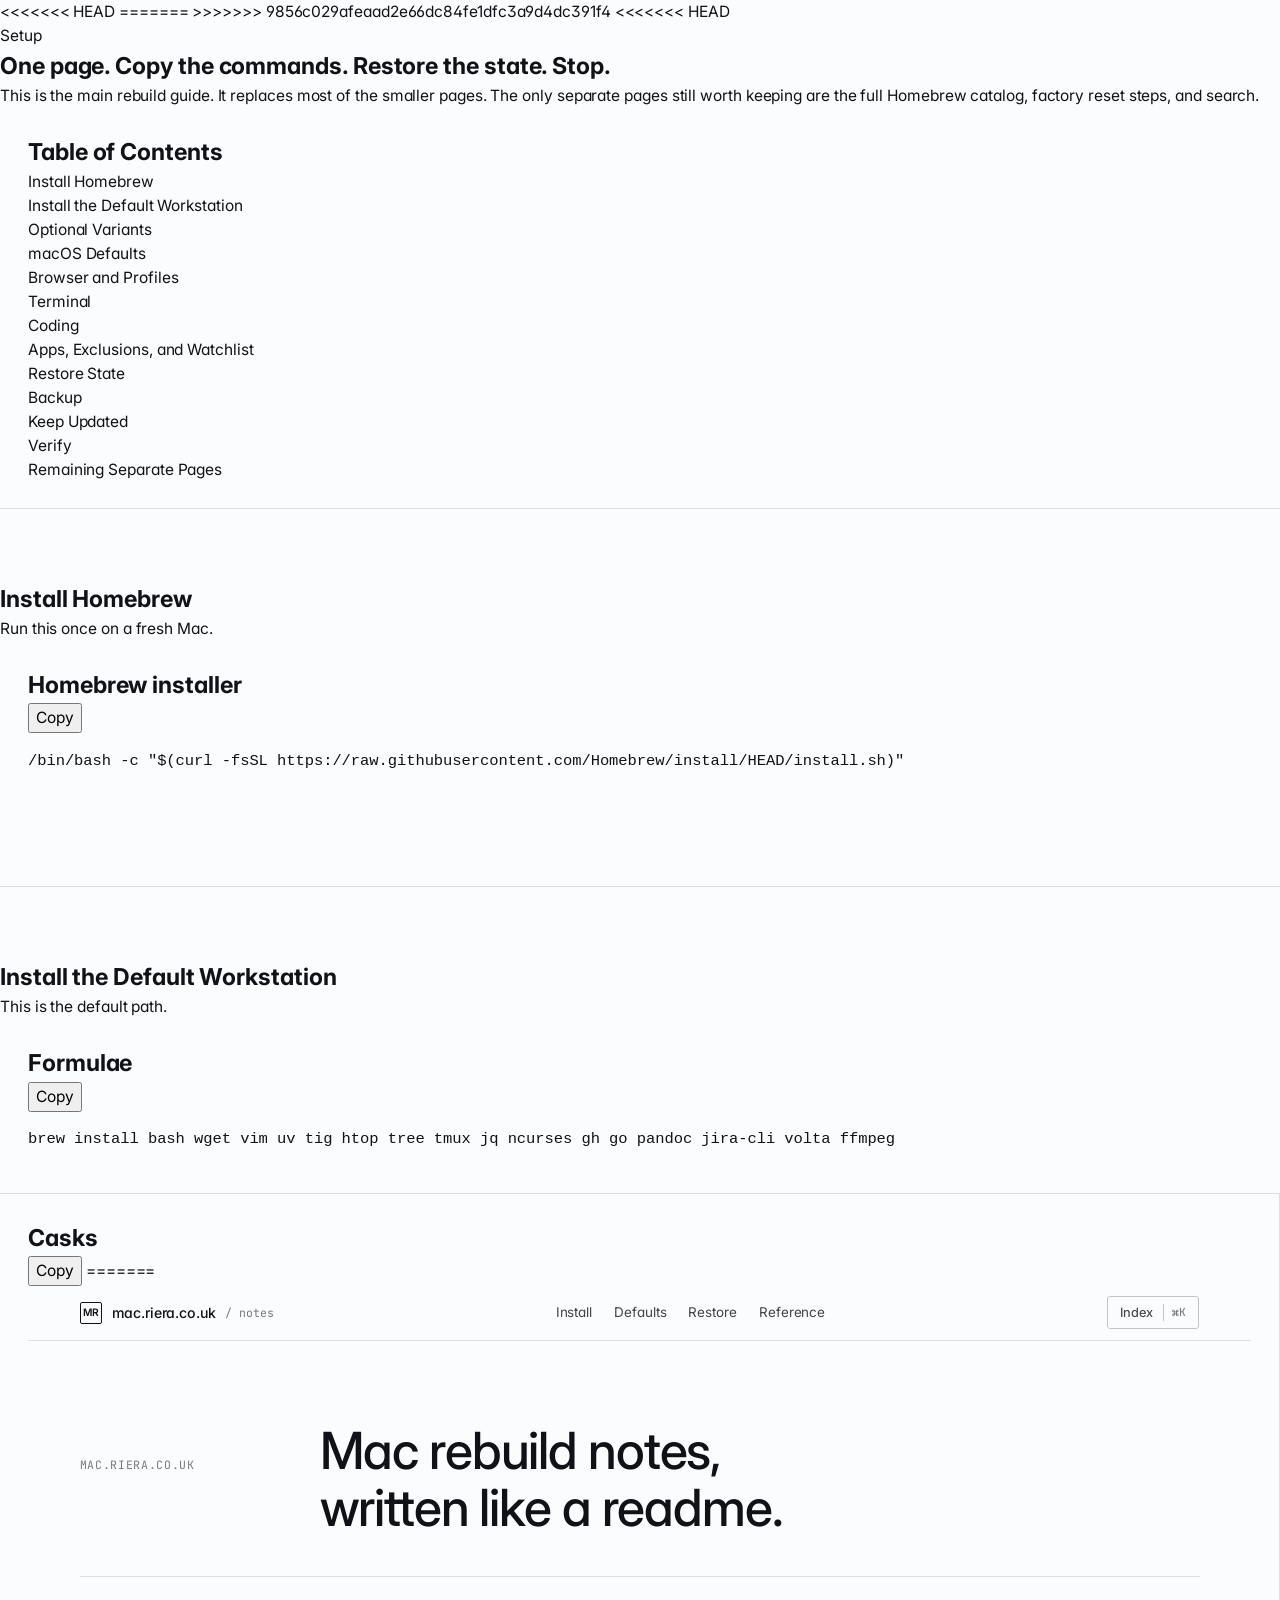
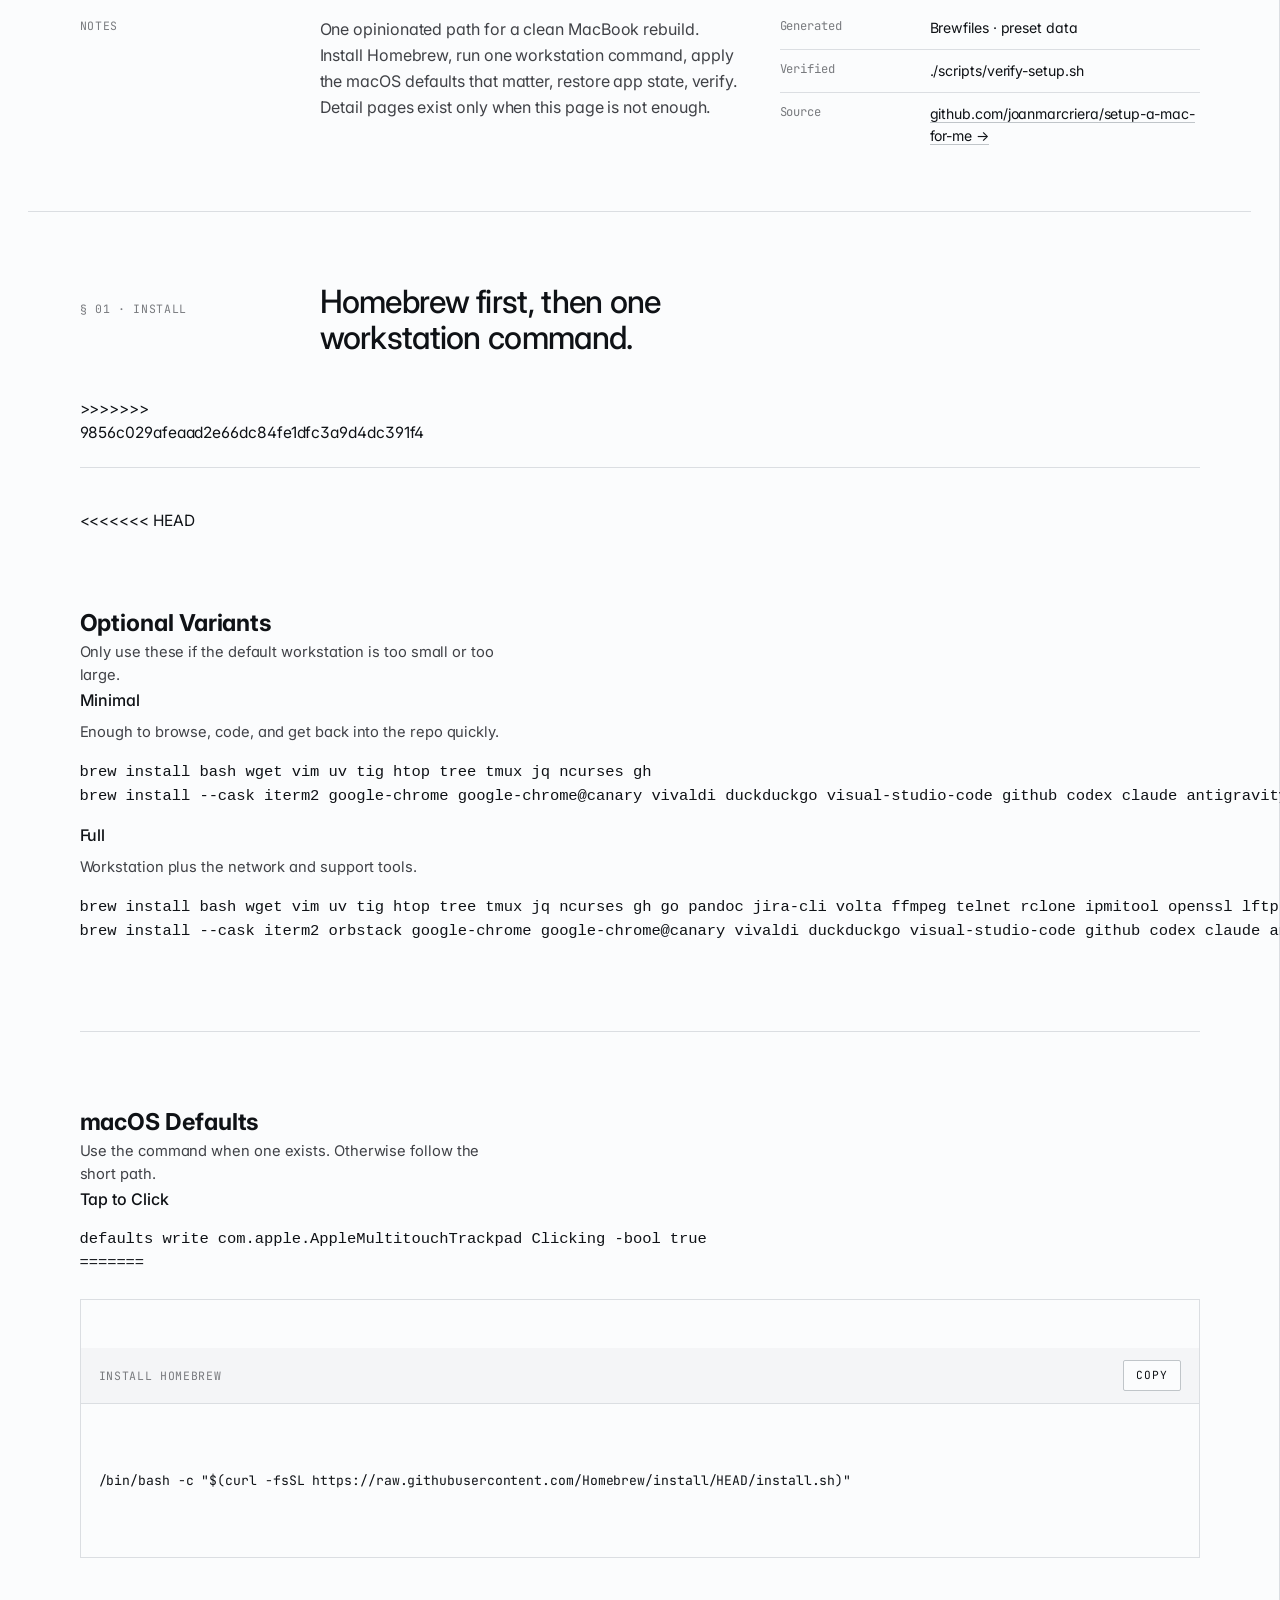
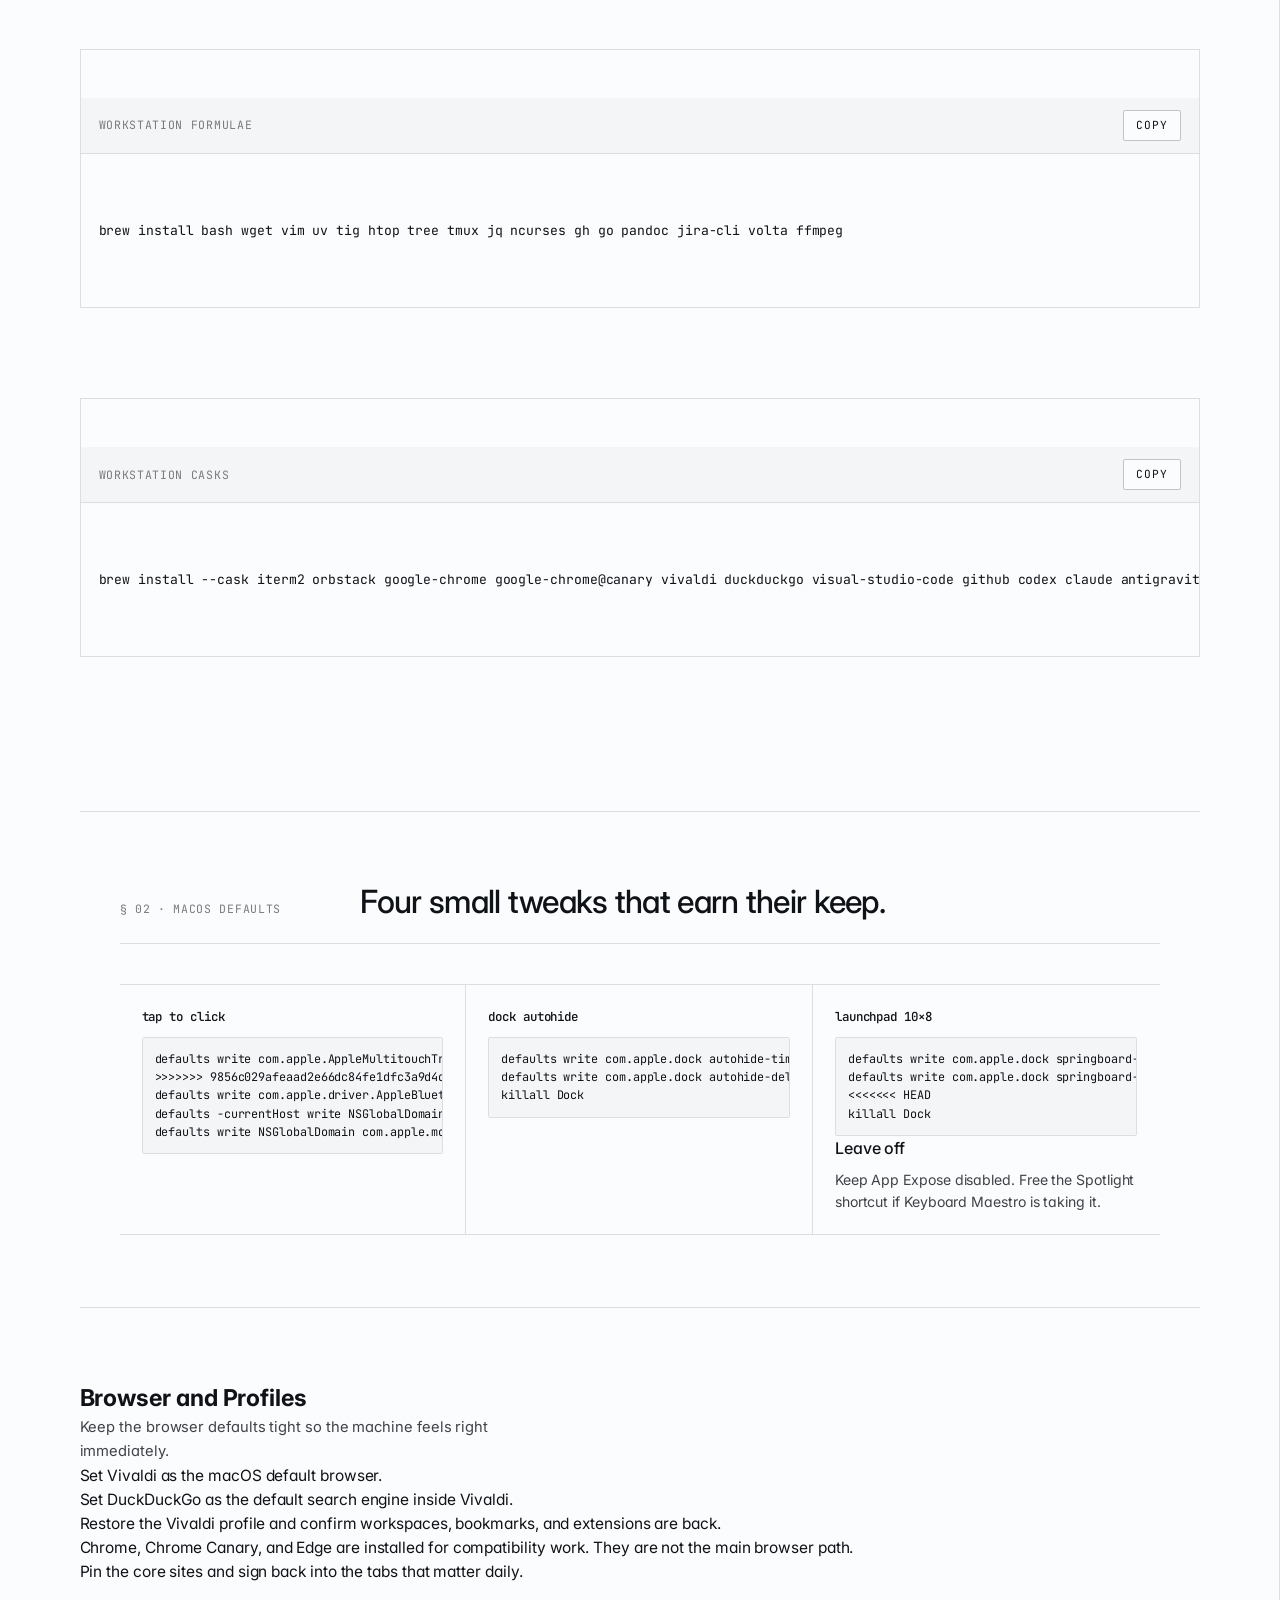
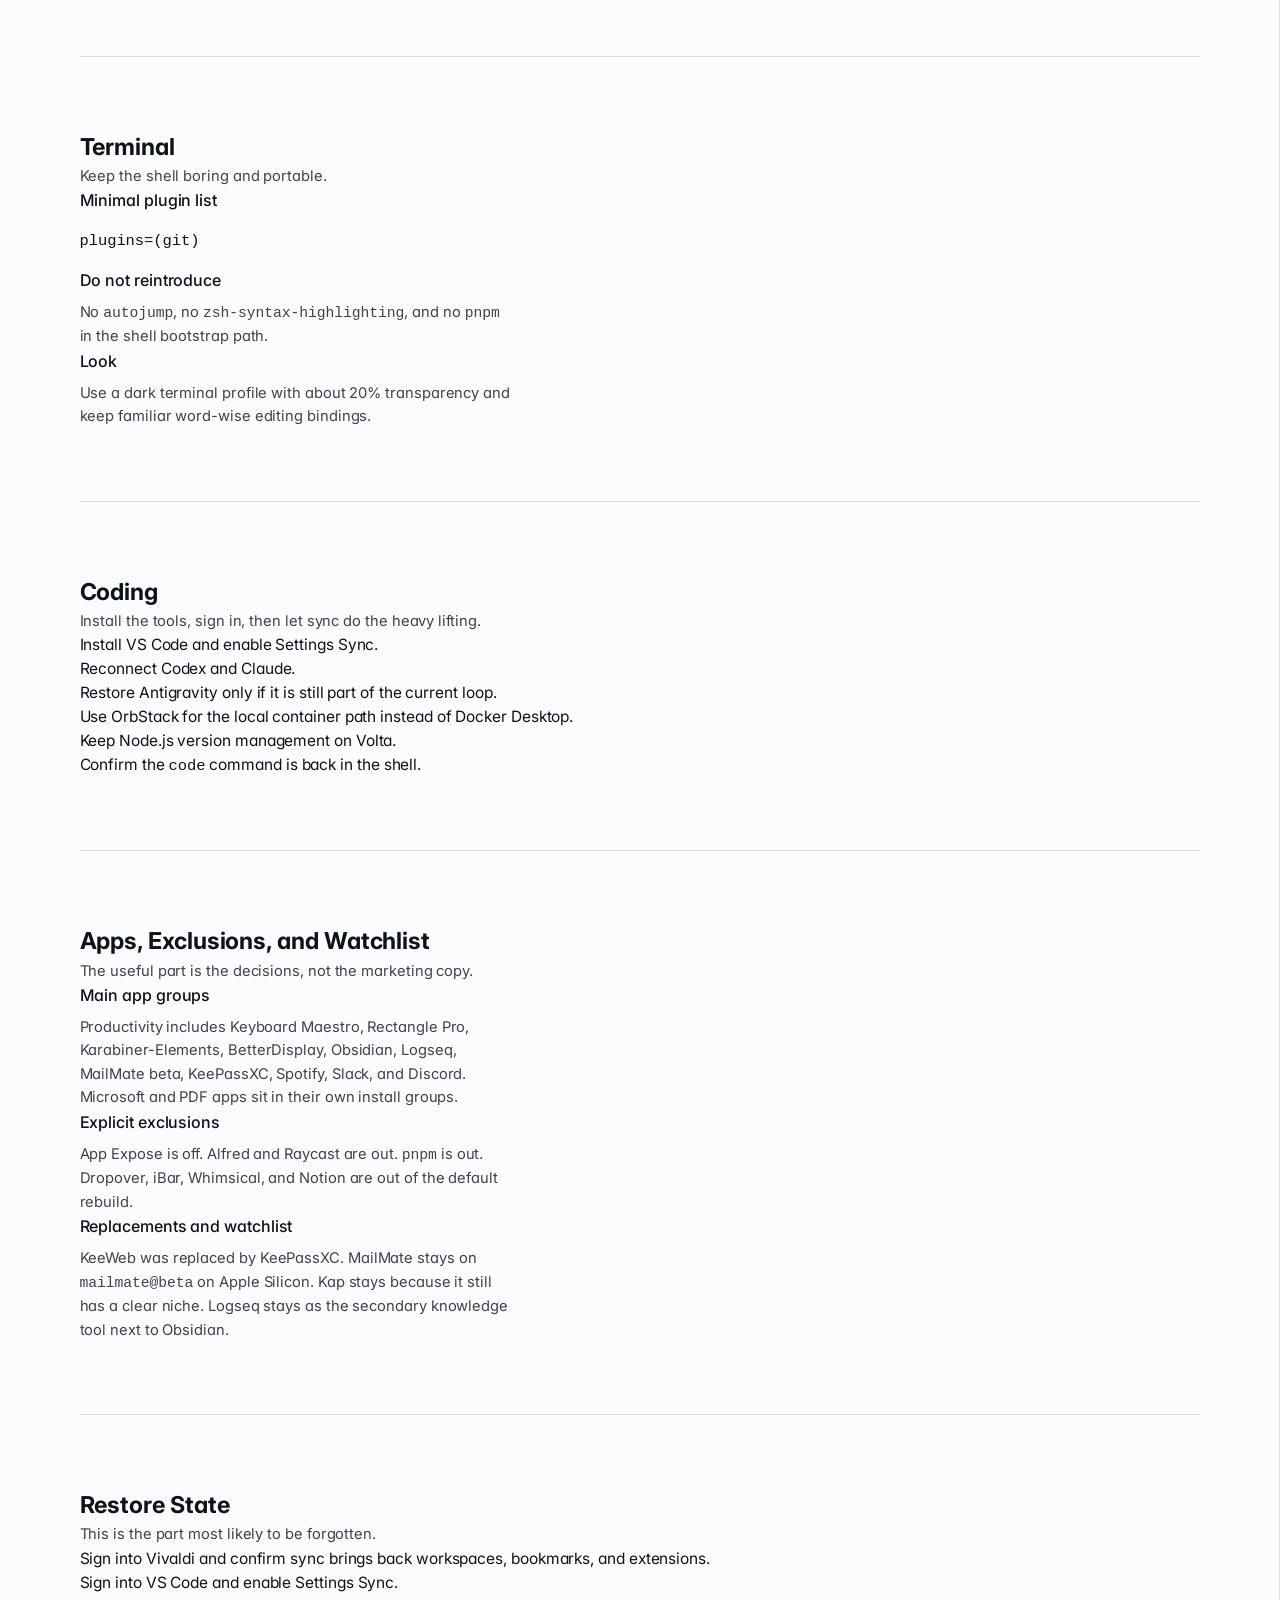
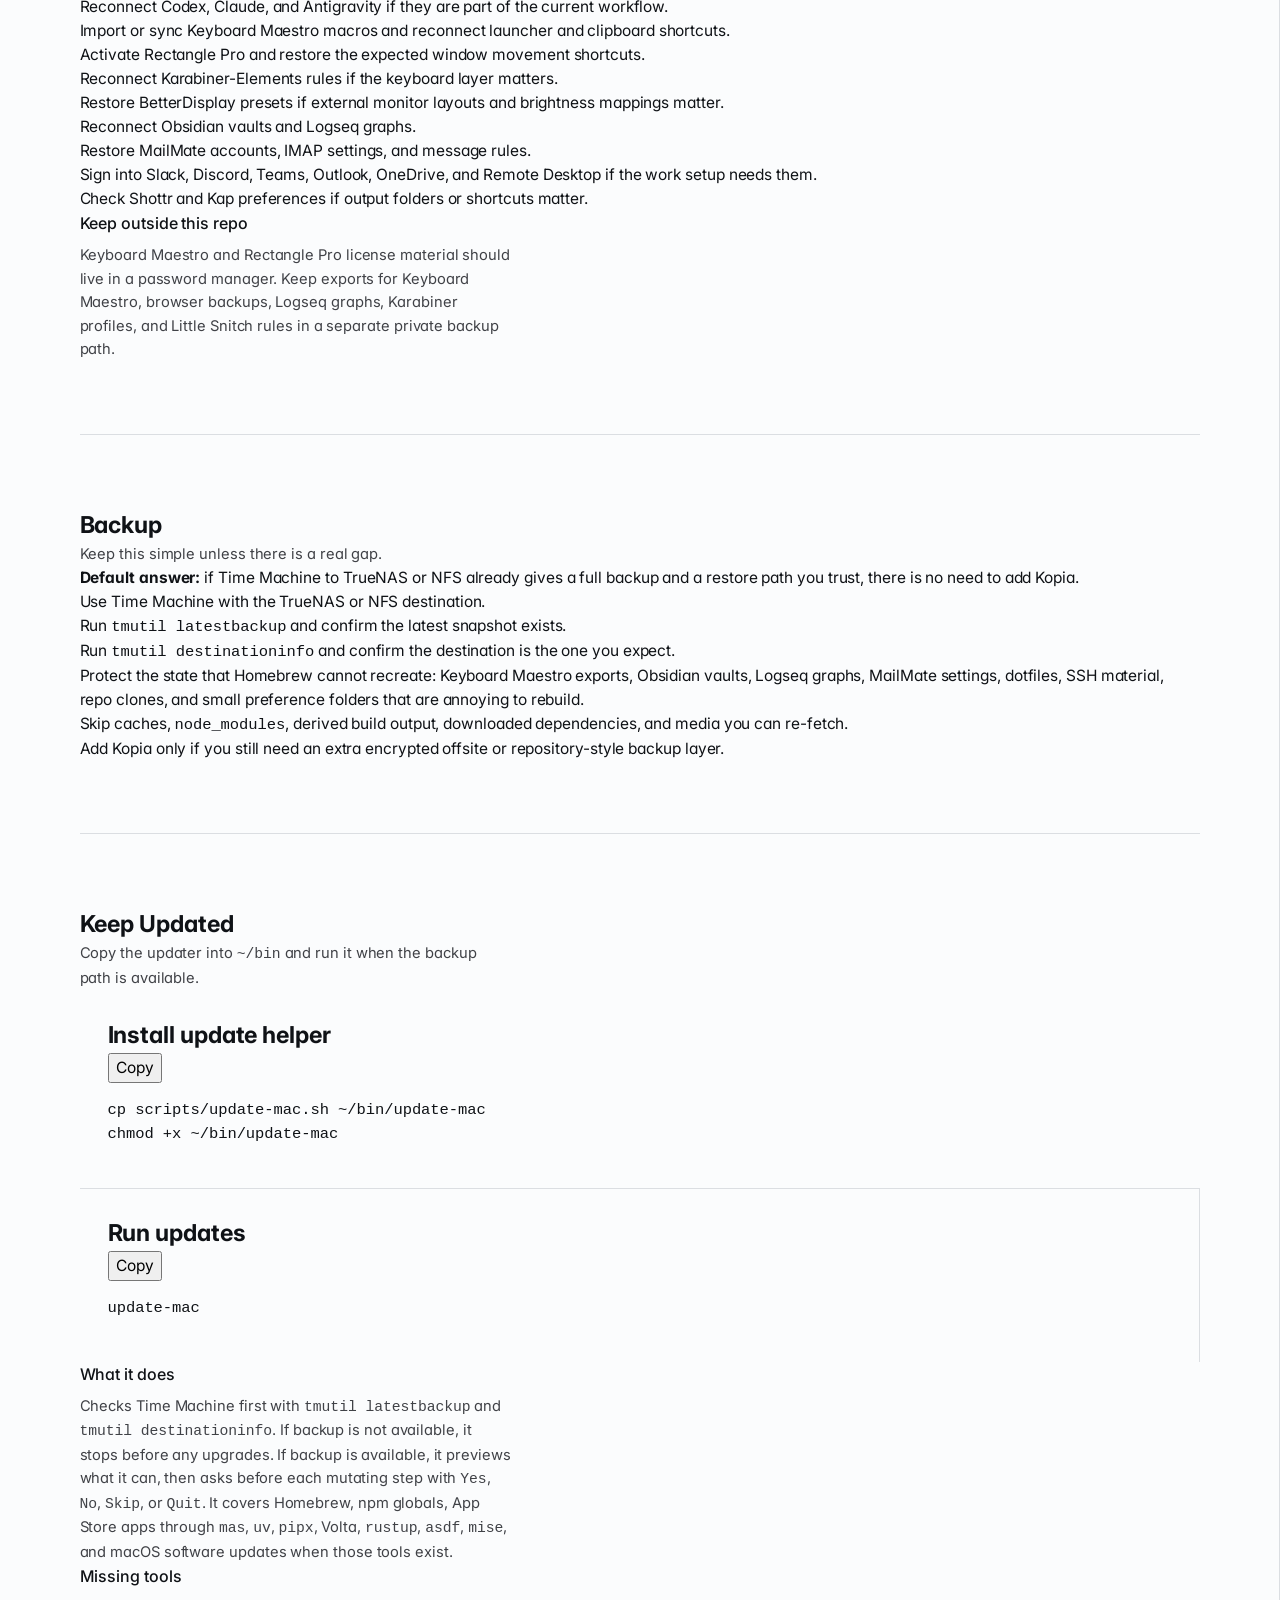
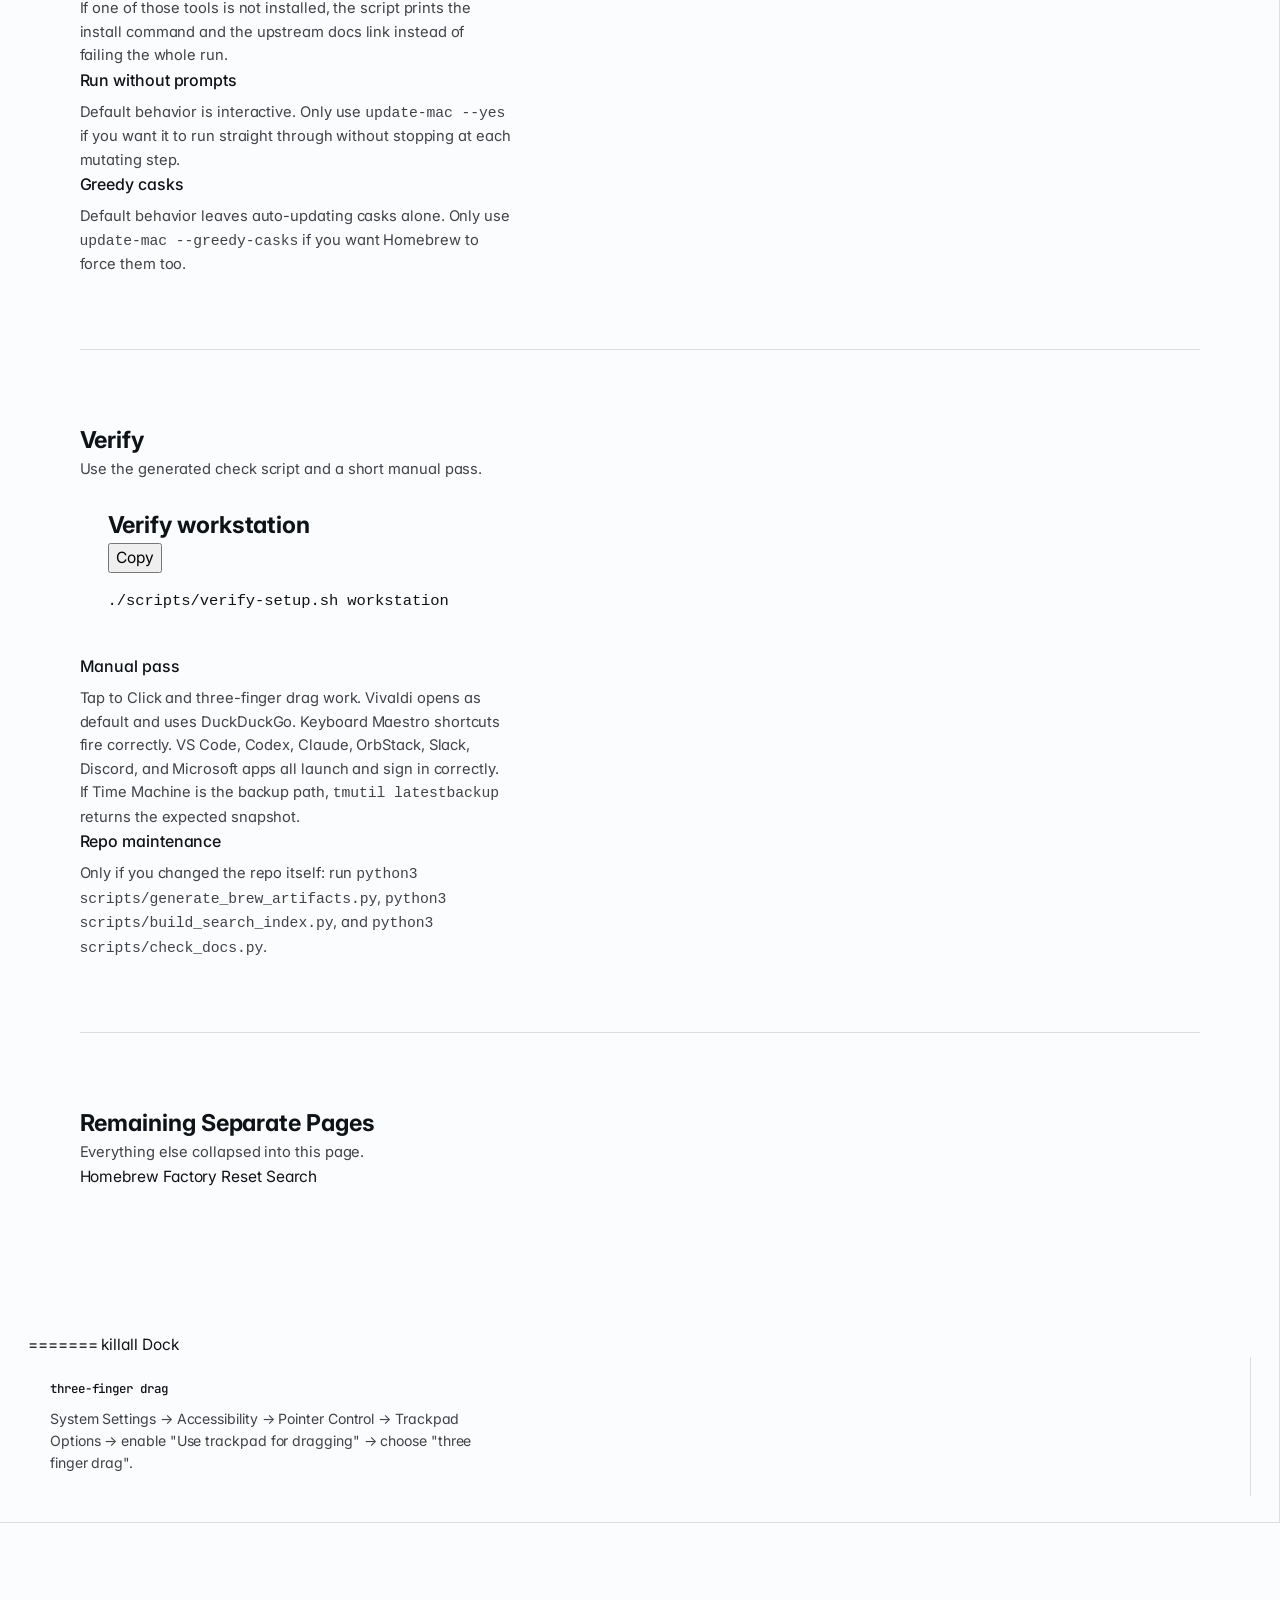
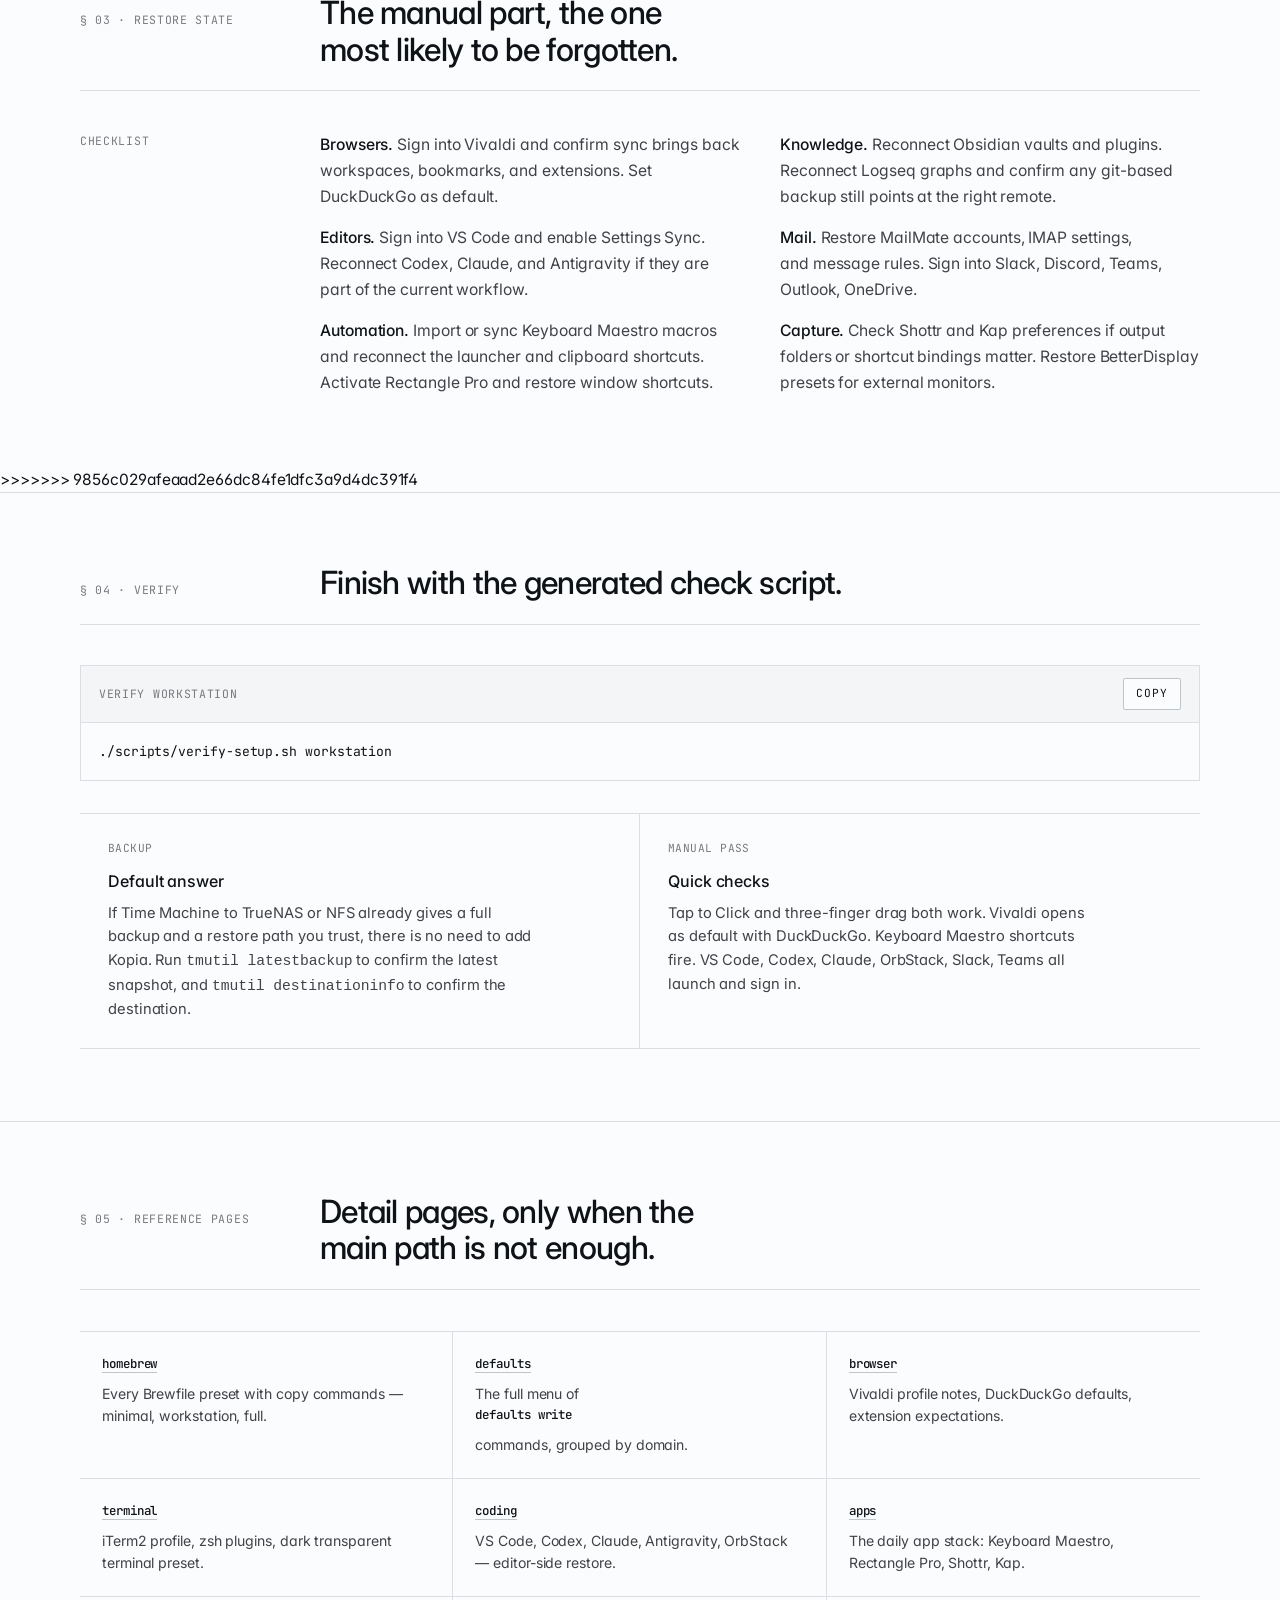
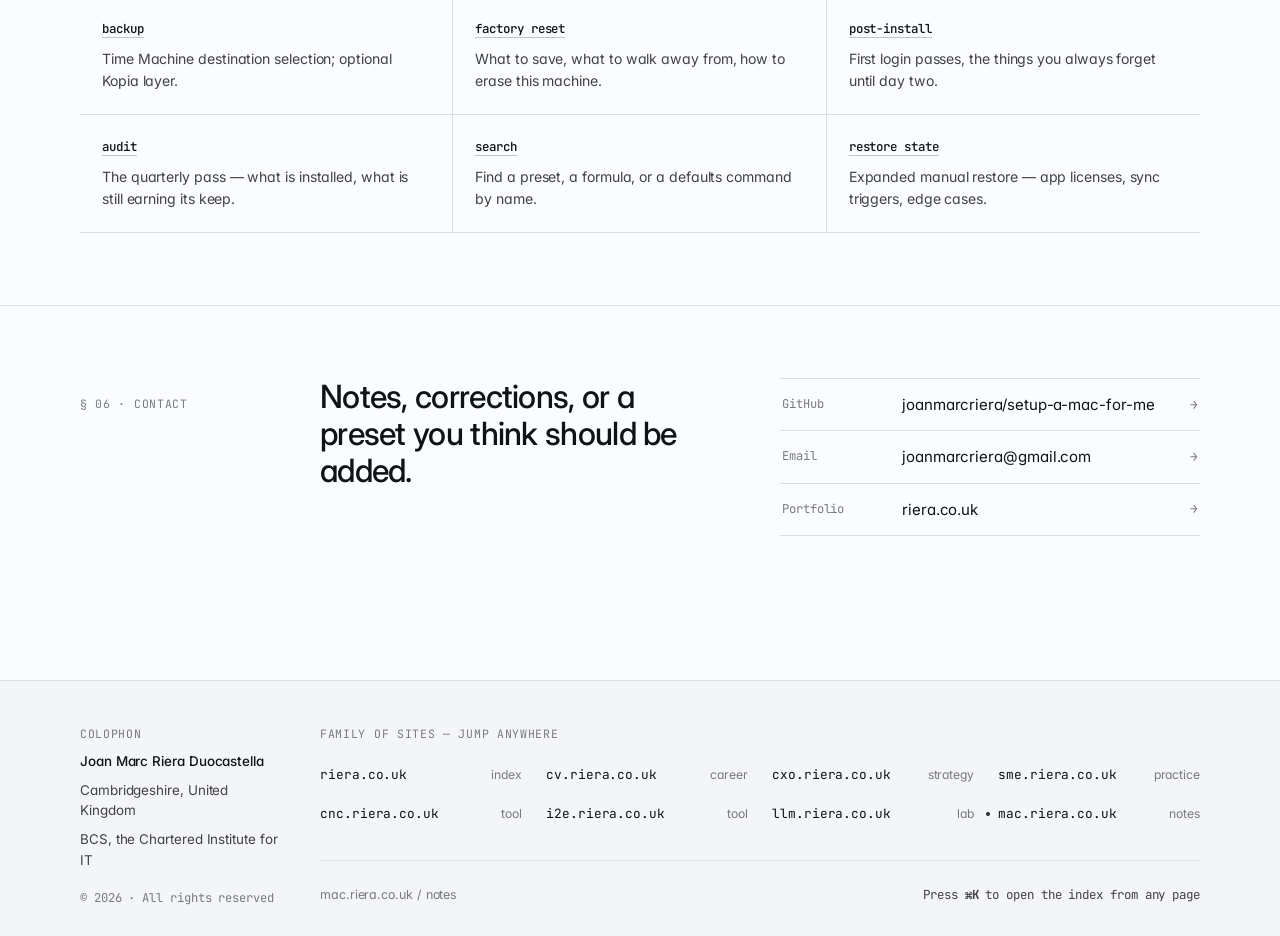
==== docs/index.html @ 7c5ebedd "Merge branch 'main' of github.com:joanmarcriera/setup-a-mac-for-me" ====
<<<<<<< HEAD
<!doctype html>
<html lang="en">
  <head>
    <meta charset="utf-8">
    <meta name="viewport" content="width=device-width, initial-scale=1">
    <title>mac.riera.co.uk</title>
    <meta name="description" content="Direct Mac rebuild notes for Joan Marc Riera.">
=======
<!DOCTYPE html>
<html lang="en-GB" data-site="mac">
<head>
    <meta charset="UTF-8">
    <meta name="viewport" content="width=device-width, initial-scale=1.0">
    <meta name="description" content="Opinionated MacBook Pro rebuild notes. Homebrew presets, macOS defaults, and a verify script. The main path, written like a readme.">
    <meta name="theme-color" content="#1f2436">
    <link rel="canonical" href="https://mac.riera.co.uk/">
    <meta property="og:title" content="Mac rebuild — The main path">
    <meta property="og:description" content="Homebrew presets, macOS defaults, restore checklist, verify.">
    <meta property="og:type" content="website">
    <meta property="og:url" content="https://mac.riera.co.uk/">
>>>>>>> 9856c029afeaad2e66dc84fe1dfc3a9d4dc391f4
    <link rel="icon" href="assets/favicon.svg" type="image/svg+xml">
    <title>Mac Rebuild — Notes That Run</title>
    <link rel="preconnect" href="https://fonts.googleapis.com">
    <link rel="preconnect" href="https://fonts.gstatic.com" crossorigin>
    <link href="https://fonts.googleapis.com/css2?family=Inter:wght@300;400;450;500;600&family=JetBrains+Mono:wght@400;500&display=swap" rel="stylesheet">
    <link rel="stylesheet" href="styles.css">
</head>
<body>

<<<<<<< HEAD
      <main>
        <section class="hero-panel reveal">
          <span class="eyebrow">Setup</span>
          <div class="hero-copy">
            <h1>One page. Copy the commands. Restore the state. Stop.</h1>
            <p>This is the main rebuild guide. It replaces most of the smaller pages. The only separate pages still worth keeping are the full Homebrew catalog, factory reset steps, and search.</p>
          </div>
        </section>

        <section class="panel toc reveal" data-delay="1">
          <h2>Table of Contents</h2>
          <ul class="toc-list">
            <li><a href="#install-homebrew">Install Homebrew</a></li>
            <li><a href="#install-workstation">Install the Default Workstation</a></li>
            <li><a href="#install-options">Optional Variants</a></li>
            <li><a href="#macos-defaults">macOS Defaults</a></li>
            <li><a href="#browser-and-profiles">Browser and Profiles</a></li>
            <li><a href="#terminal">Terminal</a></li>
            <li><a href="#coding">Coding</a></li>
            <li><a href="#stack-notes">Apps, Exclusions, and Watchlist</a></li>
            <li><a href="#restore-state">Restore State</a></li>
            <li><a href="#backup">Backup</a></li>
            <li><a href="#keep-updated">Keep Updated</a></li>
            <li><a href="#verify">Verify</a></li>
            <li><a href="#references">Remaining Separate Pages</a></li>
          </ul>
        </section>

        <section id="install-homebrew" class="section reveal" data-delay="2">
          <div class="section-heading">
            <h2>Install Homebrew</h2>
            <p>Run this once on a fresh Mac.</p>
          </div>
          <section class="panel command-block">
            <div class="command-meta">
              <div><h2>Homebrew installer</h2></div>
              <button type="button" class="button button-subtle" data-copy-text="/bin/bash -c &quot;$(curl -fsSL https://raw.githubusercontent.com/Homebrew/install/HEAD/install.sh)&quot;">Copy</button>
            </div>
            <pre>/bin/bash -c "$(curl -fsSL https://raw.githubusercontent.com/Homebrew/install/HEAD/install.sh)"</pre>
          </section>
        </section>

        <section id="install-workstation" class="section reveal" data-delay="2">
          <div class="section-heading">
            <h2>Install the Default Workstation</h2>
            <p>This is the default path.</p>
          </div>
          <section class="panel command-block">
            <div class="command-meta">
              <div><h2>Formulae</h2></div>
              <button type="button" class="button button-subtle" data-copy-text="brew install bash wget vim uv tig htop tree tmux jq ncurses gh go pandoc jira-cli volta ffmpeg">Copy</button>
            </div>
            <pre>brew install bash wget vim uv tig htop tree tmux jq ncurses gh go pandoc jira-cli volta ffmpeg</pre>
          </section>
          <section class="panel command-block">
            <div class="command-meta">
              <div><h2>Casks</h2></div>
              <button type="button" class="button button-subtle" data-copy-text="brew install --cask iterm2 orbstack google-chrome google-chrome@canary vivaldi duckduckgo visual-studio-code github codex claude antigravity keyboard-maestro rectangle-pro karabiner-elements betterdisplay obsidian logseq mailmate@beta keepassxc spotify slack discord microsoft-edge microsoft-office microsoft-teams onedrive microsoft-outlook microsoft-remote-desktop skim adobe-acrobat-reader pdf-expert shottr kap">Copy</button>
=======
<header class="chrome-top">
    <div class="inner">
        <a class="brand" href="https://riera.co.uk/">
            <span class="mark">MR</span>
            <span>mac.riera.co.uk</span>
            <span class="sub">/ notes</span>
        </a>
        <nav class="chrome-nav">
            <a href="#install">Install</a>
            <a href="#defaults">Defaults</a>
            <a href="#restore">Restore</a>
            <a href="#references">Reference</a>
        </nav>
        <button class="switch-btn" id="switcher-open" aria-label="Open site index">
            <span>Index</span>
            <span class="kbd">⌘K</span>
        </button>
    </div>
</header>

<div class="switcher" id="switcher" role="dialog" aria-modal="true" aria-label="Portfolio site index">
    <div class="switcher-card">
        <div class="switcher-head">
            <span class="title">Portfolio index — jump to site</span>
            <button class="close" id="switcher-close" aria-label="Close">Esc</button>
        </div>
        <div class="switcher-list" id="switcher-list"></div>
    </div>
</div>

<main>

    <section class="sub-hero">
        <div class="container">
            <div class="sub-head-grid">
                <span class="label">mac.riera.co.uk</span>
                <h1>Mac rebuild notes, written like a readme.</h1>
            </div>
            <div class="meta-grid">
                <span class="label">Notes</span>
                <p class="deck">One opinionated path for a clean MacBook rebuild. Install Homebrew, run one workstation command, apply the macOS defaults that matter, restore app state, verify. Detail pages exist only when this page is not enough.</p>
                <div class="signal-list">
                    <div class="signal-row"><span class="k">Generated</span><span>Brewfiles · preset data</span></div>
                    <div class="signal-row"><span class="k">Verified</span><span>./scripts/verify-setup.sh</span></div>
                    <div class="signal-row"><span class="k">Source</span><span><a href="https://github.com/joanmarcriera/setup-a-mac-for-me" target="_blank" rel="noreferrer" style="border-bottom: 1px solid var(--line-2); color: var(--ink);">github.com/joanmarcriera/setup-a-mac-for-me →</a></span></div>
                </div>
            </div>
        </div>
    </section>

    <section class="section" id="install">
        <div class="container">
            <div class="sec-head">
                <span class="label">§ 01 · Install</span>
                <h2 class="sec-title">Homebrew first, then one workstation command.</h2>
>>>>>>> 9856c029afeaad2e66dc84fe1dfc3a9d4dc391f4
            </div>

<<<<<<< HEAD
        <section id="install-options" class="section reveal" data-delay="2">
          <div class="section-heading">
            <h2>Optional Variants</h2>
            <p>Only use these if the default workstation is too small or too large.</p>
          </div>
          <div class="wiki-list">
            <article class="wiki-item">
              <h3>Minimal</h3>
              <p>Enough to browse, code, and get back into the repo quickly.</p>
              <pre>brew install bash wget vim uv tig htop tree tmux jq ncurses gh
brew install --cask iterm2 google-chrome google-chrome@canary vivaldi duckduckgo visual-studio-code github codex claude antigravity keyboard-maestro rectangle-pro karabiner-elements betterdisplay obsidian logseq mailmate@beta keepassxc spotify slack discord</pre>
            </article>
            <article class="wiki-item">
              <h3>Full</h3>
              <p>Workstation plus the network and support tools.</p>
              <pre>brew install bash wget vim uv tig htop tree tmux jq ncurses gh go pandoc jira-cli volta ffmpeg telnet rclone ipmitool openssl lftp mtr nmap net-snmp
brew install --cask iterm2 orbstack google-chrome google-chrome@canary vivaldi duckduckgo visual-studio-code github codex claude antigravity keyboard-maestro rectangle-pro karabiner-elements betterdisplay obsidian logseq mailmate@beta keepassxc spotify slack discord microsoft-edge microsoft-office microsoft-teams onedrive microsoft-outlook microsoft-remote-desktop skim adobe-acrobat-reader pdf-expert shottr kap tailscale-app little-snitch rustdesk netspot</pre>
            </article>
          </div>
        </section>

        <section id="macos-defaults" class="section reveal" data-delay="3">
          <div class="section-heading">
            <h2>macOS Defaults</h2>
            <p>Use the command when one exists. Otherwise follow the short path.</p>
          </div>
          <div class="wiki-list">
            <article class="wiki-item">
              <h3>Tap to Click</h3>
              <pre>defaults write com.apple.AppleMultitouchTrackpad Clicking -bool true
=======
            <div class="cmd-block">
                <div class="cmd-head">
                    <span class="label">Install Homebrew</span>
                    <button type="button" class="cmd-copy" data-copy-text='/bin/bash -c "$(curl -fsSL https://raw.githubusercontent.com/Homebrew/install/HEAD/install.sh)"'>Copy</button>
                </div>
                <pre class="cmd-body">/bin/bash -c "$(curl -fsSL https://raw.githubusercontent.com/Homebrew/install/HEAD/install.sh)"</pre>
            </div>

            <div class="cmd-block">
                <div class="cmd-head">
                    <span class="label">Workstation formulae</span>
                    <button type="button" class="cmd-copy" data-copy-text="brew install bash wget vim uv tig htop tree tmux jq ncurses gh go pandoc jira-cli volta ffmpeg">Copy</button>
                </div>
                <pre class="cmd-body">brew install bash wget vim uv tig htop tree tmux jq ncurses gh go pandoc jira-cli volta ffmpeg</pre>
            </div>

            <div class="cmd-block">
                <div class="cmd-head">
                    <span class="label">Workstation casks</span>
                    <button type="button" class="cmd-copy" data-copy-text="brew install --cask iterm2 orbstack google-chrome google-chrome@canary vivaldi duckduckgo visual-studio-code github codex claude antigravity keyboard-maestro rectangle-pro karabiner-elements betterdisplay obsidian logseq mailmate@beta keepassxc spotify slack discord microsoft-edge microsoft-office microsoft-teams onedrive microsoft-outlook microsoft-remote-desktop skim adobe-acrobat-reader pdf-expert shottr kap">Copy</button>
                </div>
                <pre class="cmd-body">brew install --cask iterm2 orbstack google-chrome google-chrome@canary vivaldi duckduckgo visual-studio-code github codex claude antigravity keyboard-maestro rectangle-pro karabiner-elements betterdisplay obsidian logseq mailmate@beta keepassxc spotify slack discord microsoft-edge microsoft-office microsoft-teams onedrive microsoft-outlook microsoft-remote-desktop skim adobe-acrobat-reader pdf-expert shottr kap</pre>
            </div>
        </div>
    </section>

    <section class="section" id="defaults">
        <div class="container">
            <div class="sec-head">
                <span class="label">§ 02 · macOS defaults</span>
                <h2 class="sec-title">Four small tweaks that earn their keep.</h2>
            </div>
            <div class="kbd-grid">
                <div class="kbd-card"><code>tap to click</code><pre class="kbd-card-pre">defaults write com.apple.AppleMultitouchTrackpad Clicking -bool true
>>>>>>> 9856c029afeaad2e66dc84fe1dfc3a9d4dc391f4
defaults write com.apple.driver.AppleBluetoothMultitouch.trackpad Clicking -bool true
defaults -currentHost write NSGlobalDomain com.apple.mouse.tapBehavior -int 1
defaults write NSGlobalDomain com.apple.mouse.tapBehavior -int 1</pre></div>
                <div class="kbd-card"><code>dock autohide</code><pre class="kbd-card-pre">defaults write com.apple.dock autohide-time-modifier -float 0.5
defaults write com.apple.dock autohide-delay -int 0
killall Dock</pre></div>
                <div class="kbd-card"><code>launchpad 10×8</code><pre class="kbd-card-pre">defaults write com.apple.dock springboard-columns -int 10
defaults write com.apple.dock springboard-rows -int 8
<<<<<<< HEAD
killall Dock</pre>
            </article>
            <article class="wiki-item">
              <h3>Leave off</h3>
              <p>Keep App Expose disabled. Free the Spotlight shortcut if Keyboard Maestro is taking it.</p>
            </article>
          </div>
        </section>

        <section id="browser-and-profiles" class="section reveal" data-delay="3">
          <div class="section-heading">
            <h2>Browser and Profiles</h2>
            <p>Keep the browser defaults tight so the machine feels right immediately.</p>
          </div>
          <ul class="checklist">
            <li>Set Vivaldi as the macOS default browser.</li>
            <li>Set DuckDuckGo as the default search engine inside Vivaldi.</li>
            <li>Restore the Vivaldi profile and confirm workspaces, bookmarks, and extensions are back.</li>
            <li>Chrome, Chrome Canary, and Edge are installed for compatibility work. They are not the main browser path.</li>
            <li>Pin the core sites and sign back into the tabs that matter daily.</li>
          </ul>
        </section>

        <section id="terminal" class="section reveal" data-delay="3">
          <div class="section-heading">
            <h2>Terminal</h2>
            <p>Keep the shell boring and portable.</p>
          </div>
          <div class="wiki-list">
            <article class="wiki-item">
              <h3>Minimal plugin list</h3>
              <pre>plugins=(git)</pre>
            </article>
            <article class="wiki-item">
              <h3>Do not reintroduce</h3>
              <p>No <code>autojump</code>, no <code>zsh-syntax-highlighting</code>, and no <code>pnpm</code> in the shell bootstrap path.</p>
            </article>
            <article class="wiki-item">
              <h3>Look</h3>
              <p>Use a dark terminal profile with about 20% transparency and keep familiar word-wise editing bindings.</p>
            </article>
          </div>
        </section>

        <section id="coding" class="section reveal" data-delay="3">
          <div class="section-heading">
            <h2>Coding</h2>
            <p>Install the tools, sign in, then let sync do the heavy lifting.</p>
          </div>
          <ul class="checklist">
            <li>Install VS Code and enable Settings Sync.</li>
            <li>Reconnect Codex and Claude.</li>
            <li>Restore Antigravity only if it is still part of the current loop.</li>
            <li>Use OrbStack for the local container path instead of Docker Desktop.</li>
            <li>Keep Node.js version management on Volta.</li>
            <li>Confirm the <code>code</code> command is back in the shell.</li>
          </ul>
        </section>

        <section id="stack-notes" class="section reveal" data-delay="3">
          <div class="section-heading">
            <h2>Apps, Exclusions, and Watchlist</h2>
            <p>The useful part is the decisions, not the marketing copy.</p>
          </div>
          <div class="wiki-list">
            <article class="wiki-item">
              <h3>Main app groups</h3>
              <p>Productivity includes Keyboard Maestro, Rectangle Pro, Karabiner-Elements, BetterDisplay, Obsidian, Logseq, MailMate beta, KeePassXC, Spotify, Slack, and Discord. Microsoft and PDF apps sit in their own install groups.</p>
            </article>
            <article class="wiki-item">
              <h3>Explicit exclusions</h3>
              <p>App Expose is off. Alfred and Raycast are out. <code>pnpm</code> is out. Dropover, iBar, Whimsical, and Notion are out of the default rebuild.</p>
            </article>
            <article class="wiki-item">
              <h3>Replacements and watchlist</h3>
              <p>KeeWeb was replaced by KeePassXC. MailMate stays on <code>mailmate@beta</code> on Apple Silicon. Kap stays because it still has a clear niche. Logseq stays as the secondary knowledge tool next to Obsidian.</p>
            </article>
          </div>
        </section>

        <section id="restore-state" class="section reveal" data-delay="3">
          <div class="section-heading">
            <h2>Restore State</h2>
            <p>This is the part most likely to be forgotten.</p>
          </div>
          <ul class="timeline">
            <li>Sign into Vivaldi and confirm sync brings back workspaces, bookmarks, and extensions.</li>
            <li>Sign into VS Code and enable Settings Sync.</li>
            <li>Reconnect Codex, Claude, and Antigravity if they are part of the current workflow.</li>
            <li>Import or sync Keyboard Maestro macros and reconnect launcher and clipboard shortcuts.</li>
            <li>Activate Rectangle Pro and restore the expected window movement shortcuts.</li>
            <li>Reconnect Karabiner-Elements rules if the keyboard layer matters.</li>
            <li>Restore BetterDisplay presets if external monitor layouts and brightness mappings matter.</li>
            <li>Reconnect Obsidian vaults and Logseq graphs.</li>
            <li>Restore MailMate accounts, IMAP settings, and message rules.</li>
            <li>Sign into Slack, Discord, Teams, Outlook, OneDrive, and Remote Desktop if the work setup needs them.</li>
            <li>Check Shottr and Kap preferences if output folders or shortcuts matter.</li>
          </ul>
          <div class="wiki-list">
            <article class="wiki-item">
              <h3>Keep outside this repo</h3>
              <p>Keyboard Maestro and Rectangle Pro license material should live in a password manager. Keep exports for Keyboard Maestro, browser backups, Logseq graphs, Karabiner profiles, and Little Snitch rules in a separate private backup path.</p>
            </article>
          </div>
        </section>

        <section id="backup" class="section reveal" data-delay="3">
          <div class="section-heading">
            <h2>Backup</h2>
            <p>Keep this simple unless there is a real gap.</p>
          </div>
          <div class="notice"><strong>Default answer:</strong> if Time Machine to TrueNAS or NFS already gives a full backup and a restore path you trust, there is no need to add Kopia.</div>
          <ul class="checklist">
            <li>Use Time Machine with the TrueNAS or NFS destination.</li>
            <li>Run <code>tmutil latestbackup</code> and confirm the latest snapshot exists.</li>
            <li>Run <code>tmutil destinationinfo</code> and confirm the destination is the one you expect.</li>
            <li>Protect the state that Homebrew cannot recreate: Keyboard Maestro exports, Obsidian vaults, Logseq graphs, MailMate settings, dotfiles, SSH material, repo clones, and small preference folders that are annoying to rebuild.</li>
            <li>Skip caches, <code>node_modules</code>, derived build output, downloaded dependencies, and media you can re-fetch.</li>
            <li>Add Kopia only if you still need an extra encrypted offsite or repository-style backup layer.</li>
          </ul>
        </section>

        <section id="keep-updated" class="section reveal" data-delay="3">
          <div class="section-heading">
            <h2>Keep Updated</h2>
            <p>Copy the updater into <code>~/bin</code> and run it when the backup path is available.</p>
          </div>
          <section class="panel command-block">
            <div class="command-meta">
              <div><h2>Install update helper</h2></div>
              <button type="button" class="button button-subtle" data-copy-text="cp scripts/update-mac.sh ~/bin/update-mac&#10;chmod +x ~/bin/update-mac">Copy</button>
            </div>
            <pre>cp scripts/update-mac.sh ~/bin/update-mac
chmod +x ~/bin/update-mac</pre>
          </section>
          <section class="panel command-block">
            <div class="command-meta">
              <div><h2>Run updates</h2></div>
              <button type="button" class="button button-subtle" data-copy-text="update-mac">Copy</button>
            </div>
            <pre>update-mac</pre>
          </section>
          <div class="wiki-list">
            <article class="wiki-item">
              <h3>What it does</h3>
              <p>Checks Time Machine first with <code>tmutil latestbackup</code> and <code>tmutil destinationinfo</code>. If backup is not available, it stops before any upgrades. If backup is available, it previews what it can, then asks before each mutating step with <code>Yes</code>, <code>No</code>, <code>Skip</code>, or <code>Quit</code>. It covers Homebrew, npm globals, App Store apps through <code>mas</code>, <code>uv</code>, <code>pipx</code>, Volta, <code>rustup</code>, <code>asdf</code>, <code>mise</code>, and macOS software updates when those tools exist.</p>
            </article>
            <article class="wiki-item">
              <h3>Missing tools</h3>
              <p>If one of those tools is not installed, the script prints the install command and the upstream docs link instead of failing the whole run.</p>
            </article>
            <article class="wiki-item">
              <h3>Run without prompts</h3>
              <p>Default behavior is interactive. Only use <code>update-mac --yes</code> if you want it to run straight through without stopping at each mutating step.</p>
            </article>
            <article class="wiki-item">
              <h3>Greedy casks</h3>
              <p>Default behavior leaves auto-updating casks alone. Only use <code>update-mac --greedy-casks</code> if you want Homebrew to force them too.</p>
            </article>
          </div>
        </section>

        <section id="verify" class="section reveal" data-delay="3">
          <div class="section-heading">
            <h2>Verify</h2>
            <p>Use the generated check script and a short manual pass.</p>
          </div>
          <section class="panel command-block">
            <div class="command-meta">
              <div><h2>Verify workstation</h2></div>
              <button type="button" class="button button-subtle" data-copy-text="./scripts/verify-setup.sh workstation">Copy</button>
            </div>
            <pre>./scripts/verify-setup.sh workstation</pre>
          </section>
          <div class="wiki-list">
            <article class="wiki-item">
              <h3>Manual pass</h3>
              <p>Tap to Click and three-finger drag work. Vivaldi opens as default and uses DuckDuckGo. Keyboard Maestro shortcuts fire correctly. VS Code, Codex, Claude, OrbStack, Slack, Discord, and Microsoft apps all launch and sign in correctly. If Time Machine is the backup path, <code>tmutil latestbackup</code> returns the expected snapshot.</p>
            </article>
            <article class="wiki-item">
              <h3>Repo maintenance</h3>
              <p>Only if you changed the repo itself: run <code>python3 scripts/generate_brew_artifacts.py</code>, <code>python3 scripts/build_search_index.py</code>, and <code>python3 scripts/check_docs.py</code>.</p>
            </article>
          </div>
        </section>

        <section id="references" class="section reveal" data-delay="3">
          <div class="section-heading">
            <h2>Remaining Separate Pages</h2>
            <p>Everything else collapsed into this page.</p>
          </div>
          <div class="inline-links">
            <a href="homebrew.html">Homebrew</a>
            <a href="factory-reset.html">Factory Reset</a>
            <a href="search.html">Search</a>
          </div>
        </section>
      </main>
=======
killall Dock</pre></div>
                <div class="kbd-card"><code>three-finger drag</code><p>System Settings → Accessibility → Pointer Control → Trackpad Options → enable "Use trackpad for dragging" → choose "three finger drag".</p></div>
            </div>
        </div>
    </section>

    <section class="section" id="restore">
        <div class="container">
            <div class="sec-head">
                <span class="label">§ 03 · Restore state</span>
                <h2 class="sec-title">The manual part, the one most likely to be forgotten.</h2>
            </div>
            <div class="prose">
                <span class="label">Checklist</span>
                <div class="prose-col">
                    <p><strong>Browsers.</strong> Sign into Vivaldi and confirm sync brings back workspaces, bookmarks, and extensions. Set DuckDuckGo as default.</p>
                    <p><strong>Editors.</strong> Sign into VS Code and enable Settings Sync. Reconnect Codex, Claude, and Antigravity if they are part of the current workflow.</p>
                    <p><strong>Automation.</strong> Import or sync Keyboard Maestro macros and reconnect the launcher and clipboard shortcuts. Activate Rectangle Pro and restore window shortcuts.</p>
                </div>
                <div class="prose-col">
                    <p><strong>Knowledge.</strong> Reconnect Obsidian vaults and plugins. Reconnect Logseq graphs and confirm any git-based backup still points at the right remote.</p>
                    <p><strong>Mail.</strong> Restore MailMate accounts, IMAP settings, and message rules. Sign into Slack, Discord, Teams, Outlook, OneDrive.</p>
                    <p><strong>Capture.</strong> Check Shottr and Kap preferences if output folders or shortcut bindings matter. Restore BetterDisplay presets for external monitors.</p>
                </div>
            </div>
        </div>
    </section>
>>>>>>> 9856c029afeaad2e66dc84fe1dfc3a9d4dc391f4

    <section class="section" id="verify">
        <div class="container">
            <div class="sec-head">
                <span class="label">§ 04 · Verify</span>
                <h2 class="sec-title">Finish with the generated check script.</h2>
            </div>
            <div class="cmd-block">
                <div class="cmd-head">
                    <span class="label">Verify workstation</span>
                    <button type="button" class="cmd-copy" data-copy-text="./scripts/verify-setup.sh workstation">Copy</button>
                </div>
                <pre class="cmd-body">./scripts/verify-setup.sh workstation</pre>
            </div>
            <div class="panel-row" style="margin-top: 32px;">
                <div class="panel">
                    <span class="tag">Backup</span>
                    <h3>Default answer</h3>
                    <p>If Time Machine to TrueNAS or NFS already gives a full backup and a restore path you trust, there is no need to add Kopia. Run <code>tmutil latestbackup</code> to confirm the latest snapshot, and <code>tmutil destinationinfo</code> to confirm the destination.</p>
                </div>
                <div class="panel">
                    <span class="tag">Manual pass</span>
                    <h3>Quick checks</h3>
                    <p>Tap to Click and three-finger drag both work. Vivaldi opens as default with DuckDuckGo. Keyboard Maestro shortcuts fire. VS Code, Codex, Claude, OrbStack, Slack, Teams all launch and sign in.</p>
                </div>
            </div>
        </div>
    </section>

    <section class="section" id="references">
        <div class="container">
            <div class="sec-head">
                <span class="label">§ 05 · Reference pages</span>
                <h2 class="sec-title">Detail pages, only when the main path is not enough.</h2>
            </div>
            <div class="kbd-grid">
                <div class="kbd-card"><code><a href="homebrew.html">homebrew</a></code><p>Every Brewfile preset with copy commands — minimal, workstation, full.</p></div>
                <div class="kbd-card"><code><a href="macos-defaults.html">defaults</a></code><p>The full menu of <code>defaults write</code> commands, grouped by domain.</p></div>
                <div class="kbd-card"><code><a href="browser.html">browser</a></code><p>Vivaldi profile notes, DuckDuckGo defaults, extension expectations.</p></div>
                <div class="kbd-card"><code><a href="terminal.html">terminal</a></code><p>iTerm2 profile, zsh plugins, dark transparent terminal preset.</p></div>
                <div class="kbd-card"><code><a href="coding.html">coding</a></code><p>VS Code, Codex, Claude, Antigravity, OrbStack — editor-side restore.</p></div>
                <div class="kbd-card"><code><a href="apps.html">apps</a></code><p>The daily app stack: Keyboard Maestro, Rectangle Pro, Shottr, Kap.</p></div>
                <div class="kbd-card"><code><a href="backup.html">backup</a></code><p>Time Machine destination selection; optional Kopia layer.</p></div>
                <div class="kbd-card"><code><a href="factory-reset.html">factory reset</a></code><p>What to save, what to walk away from, how to erase this machine.</p></div>
                <div class="kbd-card"><code><a href="post-install.html">post-install</a></code><p>First login passes, the things you always forget until day two.</p></div>
                <div class="kbd-card"><code><a href="audit.html">audit</a></code><p>The quarterly pass — what is installed, what is still earning its keep.</p></div>
                <div class="kbd-card"><code><a href="search.html">search</a></code><p>Find a preset, a formula, or a defaults command by name.</p></div>
                <div class="kbd-card"><code><a href="restore-state.html">restore state</a></code><p>Expanded manual restore — app licenses, sync triggers, edge cases.</p></div>
            </div>
        </div>
    </section>

    <section class="contact" id="contact">
        <div class="container inner">
            <span class="label">§ 06 · Contact</span>
            <h2>Notes, corrections, or a preset you think should be added.</h2>
            <div class="contact-links">
                <a class="contact-link" href="https://github.com/joanmarcriera/setup-a-mac-for-me" target="_blank" rel="noreferrer">
                    <span class="k">GitHub</span>
                    <span class="v">joanmarcriera/setup-a-mac-for-me</span>
                    <span class="a">→</span>
                </a>
                <a class="contact-link" href="mailto:joanmarcriera@gmail.com?subject=Mac%20rebuild">
                    <span class="k">Email</span>
                    <span class="v">joanmarcriera@gmail.com</span>
                    <span class="a">→</span>
                </a>
                <a class="contact-link" href="https://riera.co.uk/">
                    <span class="k">Portfolio</span>
                    <span class="v">riera.co.uk</span>
                    <span class="a">→</span>
                </a>
            </div>
        </div>
    </section>

</main>

<footer class="chrome-footer">
    <div class="inner">
        <div class="foot-brand">
            <span class="label">Colophon</span>
            <span class="line">Joan Marc Riera Duocastella</span>
            <span>Cambridgeshire, United Kingdom</span>
            <span>BCS, the Chartered Institute for IT</span>
            <span class="stamp">© 2026 · All rights reserved</span>
        </div>
        <div>
            <div class="foot-family-label">Family of sites — jump anywhere</div>
            <div class="foot-grid" id="foot-grid"></div>
            <div class="foot-bottom">
                <span>mac.riera.co.uk / notes</span>
                <span class="mono">Press <strong>⌘K</strong> to open the index from any page</span>
            </div>
        </div>
    </div>
</footer>

<script src="chrome.js"></script>
<script>
  document.querySelectorAll("[data-copy-text]").forEach((button) => {
    button.addEventListener("click", async () => {
      const value = button.getAttribute("data-copy-text") || "";
      try {
        await navigator.clipboard.writeText(value);
        const original = button.textContent;
        button.textContent = "Copied";
        button.classList.add("is-copied");
        setTimeout(() => {
          button.textContent = original;
          button.classList.remove("is-copied");
        }, 1400);
      } catch (_err) {
        button.textContent = "Copy failed";
      }
    });
  });
</script>
</body>
</html>
---- docs/styles.css ----
/*
 * riera.co.uk — Portfolio System
 * Variation A · Neutral — Inter throughout, graphite accent
 * Shared design tokens used across the ecosystem.
 */

:root {
  --accent-h: 220;
  --accent-c: 0.02;
  --accent-l: 28%;

  --paper:   oklch(99% 0.002 250);
  --paper-2: oklch(97% 0.003 250);
  --ink:     oklch(18% 0.01 260);
  --ink-2:   oklch(38% 0.008 260);
  --ink-3:   oklch(58% 0.006 260);
  --line:    oklch(90% 0.006 250);
  --line-2:  oklch(82% 0.008 250);

  --accent:      oklch(var(--accent-l) var(--accent-c) var(--accent-h));
  --accent-2:    oklch(calc(var(--accent-l) - 6%) var(--accent-c) var(--accent-h));
  --accent-wash: oklch(var(--accent-l) var(--accent-c) var(--accent-h) / 0.06);

  --font-display: "Inter", "Helvetica Neue", system-ui, sans-serif;
  --font-body:    "Inter", "Helvetica Neue", system-ui, sans-serif;
  --font-mono:    "JetBrains Mono", ui-monospace, SFMono-Regular, Menlo, monospace;

  --display-tracking: -0.022em;
  --display-weight: 500;
  --body-tracking: -0.005em;
  --radius: 2px;
}

*, *::before, *::after { box-sizing: border-box; }
html { scroll-behavior: smooth; }

body {
  margin: 0;
  font-family: var(--font-body);
  font-size: 15.5px;
  line-height: 1.55;
  letter-spacing: var(--body-tracking);
  color: var(--ink);
  background: var(--paper);
  font-feature-settings: "ss01", "cv11";
  -webkit-font-smoothing: antialiased;
  text-rendering: optimizeLegibility;
}
h1, h2, h3, h4, p, ul, ol, figure { margin: 0; }
a { color: inherit; text-decoration: none; }
ul { padding: 0; list-style: none; }
button { font: inherit; }

.mono { font-family: var(--font-mono); }

.label {
  font-family: var(--font-mono);
  font-size: 0.72rem;
  letter-spacing: 0.06em;
  text-transform: uppercase;
  color: var(--ink-3);
}

.container {
  max-width: 1200px;
  margin: 0 auto;
  padding: 0 clamp(20px, 4vw, 40px);
}

/* ─── Top chrome ─── */
.chrome-top {
  position: sticky; top: 0; z-index: 50;
  background: color-mix(in oklab, var(--paper) 92%, transparent);
  backdrop-filter: saturate(140%) blur(12px);
  -webkit-backdrop-filter: saturate(140%) blur(12px);
  border-bottom: 1px solid var(--line);
}
.chrome-top .inner {
  max-width: 1200px; margin: 0 auto;
  padding: 0 clamp(20px, 4vw, 40px);
  height: 54px;
  display: flex; align-items: center; justify-content: space-between;
  gap: 24px;
}

.brand {
  display: inline-flex; align-items: center; gap: 10px;
  font-family: var(--font-body);
  font-size: 0.88rem;
  font-weight: 500;
  letter-spacing: -0.01em;
  color: var(--ink);
}
.brand .mark {
  display: inline-flex; align-items: center; justify-content: center;
  width: 22px; height: 22px;
  border: 1px solid var(--ink);
  border-radius: 2px;
  font-size: 0.64rem;
  font-weight: 600;
  letter-spacing: 0;
}
.brand .sub {
  font-family: var(--font-mono);
  font-size: 0.72rem;
  color: var(--ink-3);
  font-weight: 400;
}

.chrome-nav { display: flex; gap: 22px; align-items: center; }
.chrome-nav a {
  font-size: 0.84rem;
  color: var(--ink-2);
  transition: color 160ms;
}
.chrome-nav a:hover { color: var(--ink); }

.switch-btn {
  display: inline-flex; align-items: center; gap: 8px;
  padding: 6px 12px;
  border: 1px solid var(--line-2);
  border-radius: 3px;
  background: transparent;
  color: var(--ink-2);
  font-family: var(--font-body);
  font-size: 0.8rem;
  font-weight: 450;
  cursor: pointer;
  white-space: nowrap;
  flex-shrink: 0;
  transition: color 160ms, border-color 160ms, background 160ms;
}
.switch-btn:hover { color: var(--ink); border-color: var(--ink-2); }
.switch-btn .kbd {
  font-family: var(--font-mono);
  font-size: 0.7rem;
  color: var(--ink-3);
  border-left: 1px solid var(--line-2);
  padding-left: 8px;
  margin-left: 2px;
}

/* ─── Switcher (⌘K site index) ─── */
.switcher {
  position: fixed; inset: 0; z-index: 80;
  background: color-mix(in oklab, var(--paper) 60%, transparent);
  backdrop-filter: blur(8px);
  -webkit-backdrop-filter: blur(8px);
  display: none;
  align-items: flex-start; justify-content: center;
  padding-top: 12vh;
}
.switcher.open { display: flex; animation: fade 140ms ease; }
@keyframes fade { from { opacity: 0; } to { opacity: 1; } }

.switcher-card {
  width: min(780px, 92vw);
  background: var(--paper);
  border: 1px solid var(--line-2);
  border-radius: 4px;
  overflow: hidden;
  box-shadow: 0 24px 64px -24px oklch(0% 0 0 / 0.18);
}
.switcher-head {
  display: flex; justify-content: space-between; align-items: center;
  padding: 12px 18px;
  border-bottom: 1px solid var(--line);
}
.switcher-head .title {
  font-size: 0.82rem;
  font-weight: 500;
  color: var(--ink-2);
}
.switcher-head .close {
  background: none; border: none; color: var(--ink-3);
  cursor: pointer;
  font-family: var(--font-mono); font-size: 0.74rem;
}
.switcher-list { padding: 6px 0; max-height: 62vh; overflow: auto; }
.switch-row {
  display: grid;
  grid-template-columns: 40px 1fr auto;
  align-items: center;
  gap: 18px;
  padding: 12px 18px;
  cursor: pointer;
  border-left: 2px solid transparent;
  transition: background 140ms, border-color 140ms;
}
.switch-row:hover, .switch-row.is-focus {
  background: var(--paper-2);
  border-left-color: var(--accent);
}
.switch-row.is-current .row-url { color: var(--ink); font-weight: 500; }
.row-num {
  font-family: var(--font-mono);
  font-size: 0.76rem;
  color: var(--ink-3);
}
.row-body .row-title {
  font-size: 0.94rem;
  font-weight: 500;
  color: var(--ink);
  letter-spacing: -0.005em;
}
.row-body .row-desc {
  font-size: 0.82rem;
  color: var(--ink-2);
  margin-top: 2px;
}
.row-url {
  font-family: var(--font-mono);
  font-size: 0.78rem;
  color: var(--ink-2);
  white-space: nowrap;
}

/* ─── Hero ─── */
.hero {
  padding: clamp(70px, 11vh, 130px) 0 clamp(50px, 7vh, 80px);
  border-bottom: 1px solid var(--line);
}
.hero-head {
  display: grid;
  grid-template-columns: 200px 1fr;
  gap: 40px;
  align-items: baseline;
  padding-bottom: 52px;
  border-bottom: 1px solid var(--line);
  margin-bottom: 52px;
}
.hero-head .label { padding-top: 8px; }
.hero-h1 {
  font-family: var(--font-display);
  font-size: clamp(2.2rem, 4.6vw, 3.6rem);
  line-height: 1.1;
  letter-spacing: var(--display-tracking);
  font-weight: var(--display-weight);
  max-width: 22ch;
  text-wrap: balance;
  color: var(--ink);
}
.hero-meta {
  display: grid;
  grid-template-columns: 200px 1fr 1fr;
  gap: 40px;
}
.hero-meta .deck {
  font-size: 1rem;
  line-height: 1.6;
  color: var(--ink-2);
  max-width: 42ch;
  text-wrap: pretty;
}
.hero-meta .deck strong { color: var(--ink); font-weight: 500; }

.signal-list {
  display: grid; gap: 10px;
  align-content: start;
}
.signal-row {
  display: grid; grid-template-columns: 130px 1fr;
  gap: 20px;
  font-size: 0.88rem;
  color: var(--ink);
  padding-bottom: 10px;
  border-bottom: 1px solid var(--line);
}
.signal-row:last-child { border-bottom: none; }
.signal-row .k {
  color: var(--ink-3);
  font-family: var(--font-mono);
  font-size: 0.76rem;
}

/* ─── Sections ─── */
.section { padding: clamp(56px, 8vh, 96px) 0; }
.section + .section { border-top: 1px solid var(--line); }

.sec-head {
  display: grid;
  grid-template-columns: 200px 1fr;
  gap: 40px;
  margin-bottom: clamp(28px, 4.5vh, 48px);
  align-items: baseline;
  padding-bottom: 22px;
  border-bottom: 1px solid var(--line);
}
.sec-title {
  font-family: var(--font-display);
  font-size: clamp(1.5rem, 2.6vw, 2rem);
  letter-spacing: var(--display-tracking);
  font-weight: var(--display-weight);
  line-height: 1.15;
  max-width: 28ch;
  color: var(--ink);
  text-wrap: balance;
}

/* ─── Directory ─── */
.directory { border-top: 1px solid var(--ink); }
.dir-row {
  display: grid;
  grid-template-columns: 40px 1fr 2fr 110px 28px;
  gap: 24px;
  align-items: baseline;
  padding: 22px 4px;
  border-bottom: 1px solid var(--line);
  position: relative;
  transition: padding 220ms;
}
.dir-row::after {
  content: ""; position: absolute; left: 0; top: 0; bottom: 0;
  width: 0; background: var(--accent);
  transition: width 220ms ease;
}
.dir-row:hover::after { width: 2px; }
.dir-row:hover { padding-left: 14px; }
.dir-row:hover .dir-arrow { transform: translateX(4px); color: var(--ink); }
.dir-num {
  font-family: var(--font-mono);
  font-size: 0.78rem;
  color: var(--ink-3);
}
.dir-url {
  font-family: var(--font-mono);
  font-size: 0.86rem;
  color: var(--ink);
  letter-spacing: -0.01em;
  font-weight: 500;
}
.dir-title-row { display: flex; flex-direction: column; gap: 4px; }
.dir-title {
  font-size: 1rem;
  font-weight: 500;
  letter-spacing: -0.01em;
  line-height: 1.3;
  color: var(--ink);
}
.dir-desc {
  font-size: 0.88rem;
  color: var(--ink-2);
  line-height: 1.5;
  max-width: 52ch;
}
.dir-tag {
  font-family: var(--font-mono);
  font-size: 0.7rem;
  letter-spacing: 0.06em;
  text-transform: uppercase;
  color: var(--ink-3);
}
.dir-arrow {
  font-family: var(--font-mono);
  font-size: 0.95rem;
  color: var(--ink-3);
  transition: transform 180ms, color 180ms;
  justify-self: end;
}

/* ─── Prose ─── */
.prose {
  display: grid;
  grid-template-columns: 200px 1fr 1fr;
  gap: 40px;
  align-items: start;
}
.prose-col p {
  font-size: 0.98rem;
  color: var(--ink-2);
  line-height: 1.65;
  margin-bottom: 1em;
  text-wrap: pretty;
  max-width: 52ch;
}
.prose-col p:last-child { margin-bottom: 0; }
.prose-col p strong { color: var(--ink); font-weight: 500; }

/* ─── Practice table ─── */
.practice {
  display: grid;
  grid-template-columns: 200px 1fr;
  gap: 40px;
  align-items: start;
}
.practice-table { border-top: 1px solid var(--ink); }
.practice-row {
  display: grid;
  grid-template-columns: 80px 1fr 120px 40px;
  gap: 24px;
  padding: 22px 4px;
  border-bottom: 1px solid var(--line);
  align-items: baseline;
  position: relative;
  transition: padding 220ms;
}
.practice-row::after {
  content: ""; position: absolute; left: 0; top: 0; bottom: 0;
  width: 0; background: var(--accent);
  transition: width 220ms;
}
.practice-row:hover::after { width: 2px; }
.practice-row:hover { padding-left: 14px; }
.practice-phase {
  font-family: var(--font-mono);
  font-size: 0.78rem;
  color: var(--ink-3);
}
.practice-title {
  font-size: 1rem;
  font-weight: 500;
  color: var(--ink);
  letter-spacing: -0.005em;
}
.practice-desc {
  font-size: 0.88rem;
  color: var(--ink-2);
  line-height: 1.5;
  margin-top: 4px;
  max-width: 58ch;
}
.practice-price {
  font-family: var(--font-mono);
  font-size: 0.88rem;
  color: var(--ink);
  font-weight: 500;
  justify-self: end;
  white-space: nowrap;
}
.practice-price .u { color: var(--ink-3); font-weight: 400; }
.practice-row .practice-arrow {
  font-family: var(--font-mono);
  color: var(--ink-3);
  justify-self: end;
  font-size: 0.9rem;
}

/* ─── Contact ─── */
.contact {
  padding: clamp(56px, 8vh, 96px) 0;
  border-top: 1px solid var(--line);
}
.contact .inner {
  display: grid;
  grid-template-columns: 200px 1fr 1fr;
  gap: 40px;
  align-items: baseline;
}
.contact h2 {
  font-family: var(--font-display);
  font-size: clamp(1.5rem, 2.6vw, 2rem);
  letter-spacing: var(--display-tracking);
  font-weight: var(--display-weight);
  line-height: 1.15;
  max-width: 18ch;
}
.contact-links {
  display: flex; flex-direction: column;
  border-top: 1px solid var(--line);
}
.contact-link {
  display: grid;
  grid-template-columns: 100px 1fr auto;
  gap: 20px;
  align-items: center;
  padding: 14px 2px;
  border-bottom: 1px solid var(--line);
  transition: color 160ms, padding 220ms, background 160ms;
  position: relative;
}
.contact-link::after {
  content: ""; position: absolute; left: 0; top: 0; bottom: 0; width: 0;
  background: var(--accent);
  transition: width 220ms;
}
.contact-link:hover::after { width: 2px; }
.contact-link:hover { padding-left: 14px; }
.contact-link .k {
  font-family: var(--font-mono);
  font-size: 0.76rem;
  color: var(--ink-3);
}
.contact-link .v {
  font-size: 0.94rem;
  color: var(--ink);
  letter-spacing: -0.005em;
}
.contact-link .a {
  font-family: var(--font-mono);
  font-size: 0.8rem;
  color: var(--ink-3);
}
.contact-link:hover .a { color: var(--ink); }

/* ─── Stat strip ─── */
.stat-strip {
  display: grid; grid-template-columns: repeat(4, 1fr);
  border-top: 1px solid var(--line); border-bottom: 1px solid var(--line);
  margin-top: 44px;
}
.stat-cell {
  padding: 22px 20px 20px;
  border-right: 1px solid var(--line);
}
.stat-cell:last-child { border-right: none; }
.stat-cell .n {
  font-family: var(--font-display);
  font-size: 1.7rem;
  font-weight: var(--display-weight);
  letter-spacing: -0.02em;
  line-height: 1;
  display: block;
  margin-bottom: 8px;
  color: var(--ink);
}
.stat-cell .n .u {
  font-size: 0.56em;
  color: var(--ink-3);
  font-family: var(--font-mono);
  margin-left: 4px;
  font-weight: 400;
}
.stat-cell .l {
  font-family: var(--font-mono);
  font-size: 0.72rem;
  letter-spacing: 0.04em;
  color: var(--ink-3);
}

/* ─── Panels ─── */
.panel-row {
  display: grid; grid-template-columns: repeat(2, 1fr); gap: 0;
  border-top: 1px solid var(--line);
  border-bottom: 1px solid var(--line);
}
.panel {
  padding: 26px 28px;
  border-right: 1px solid var(--line);
  border-bottom: 1px solid var(--line);
}
.panel:nth-child(2n) { border-right: none; }
.panel:nth-last-child(-n+2) { border-bottom: none; }
.panel h3 {
  font-size: 1rem;
  font-weight: 500;
  letter-spacing: -0.005em;
  margin-bottom: 8px;
  color: var(--ink);
}
.panel p { font-size: 0.92rem; color: var(--ink-2); line-height: 1.6; max-width: 48ch; }
.panel .tag {
  font-family: var(--font-mono);
  font-size: 0.7rem;
  color: var(--ink-3);
  letter-spacing: 0.04em;
  text-transform: uppercase;
  margin-bottom: 12px;
  display: block;
}

/* ─── Timeline ─── */
.tl { border-top: 1px solid var(--ink); }
.tl-row {
  display: grid; grid-template-columns: 160px 1fr; gap: 40px;
  padding: 22px 4px;
  border-bottom: 1px solid var(--line);
}
.tl-date { font-family: var(--font-mono); font-size: 0.82rem; color: var(--ink-2); }
.tl-body h4 {
  font-size: 1rem;
  font-weight: 500;
  letter-spacing: -0.005em;
  margin-bottom: 2px;
  color: var(--ink);
}
.tl-body .org {
  font-size: 0.84rem;
  color: var(--ink-3);
  margin-bottom: 10px;
  font-family: var(--font-mono);
}
.tl-body p { font-size: 0.92rem; color: var(--ink-2); line-height: 1.6; max-width: 62ch; }

/* ─── Terminal ─── */
.terminal {
  background: var(--paper-2);
  border: 1px solid var(--line);
  border-radius: var(--radius);
  font-family: var(--font-mono);
  font-size: 0.8rem;
  overflow: hidden;
}
.terminal .head {
  padding: 10px 16px;
  border-bottom: 1px solid var(--line);
  display: flex; justify-content: space-between; color: var(--ink-3);
  font-size: 0.7rem;
}
.terminal .body { padding: 18px; line-height: 1.75; color: var(--ink-2); }
.terminal .prompt { color: var(--accent); }
.terminal .comment { color: var(--ink-3); }
.terminal .op { color: var(--ink); }

/* ─── kbd-grid ─── */
.kbd-grid {
  display: grid; grid-template-columns: repeat(3, 1fr);
  border-top: 1px solid var(--line); border-bottom: 1px solid var(--line);
}
.kbd-card {
  border-right: 1px solid var(--line);
  border-bottom: 1px solid var(--line);
  padding: 22px;
  min-width: 0;
}
.kbd-card:nth-child(3n) { border-right: none; }
.kbd-card:nth-last-child(-n+3) { border-bottom: none; }
.kbd-card code {
  font-family: var(--font-mono); font-size: 0.78rem;
  color: var(--ink);
  display: block; margin-bottom: 10px;
  font-weight: 500;
  overflow-wrap: anywhere;
}
.kbd-card p { font-size: 0.88rem; color: var(--ink-2); line-height: 1.55; }

/* ─── Ingest flow ─── */
.ingest {
  display: grid; grid-template-columns: repeat(5, 1fr); gap: 0;
  border-top: 1px solid var(--line); border-bottom: 1px solid var(--line);
  margin-top: 10px;
}
.ingest-node {
  padding: 18px 16px;
  font-family: var(--font-mono);
  font-size: 0.78rem;
  color: var(--ink);
  border-right: 1px solid var(--line);
  position: relative;
}
.ingest-node:last-child { border-right: none; }
.ingest-node::before {
  content: attr(data-idx);
  display: block;
  font-size: 0.68rem; color: var(--ink-3);
  margin-bottom: 8px;
}

/* ─── Sub-site hero ─── */
.sub-hero {
  padding: clamp(60px, 9vh, 110px) 0 clamp(44px, 6vh, 72px);
  border-bottom: 1px solid var(--line);
}
.sub-head-grid {
  display: grid; grid-template-columns: 200px 1fr; gap: 40px;
  padding-bottom: 40px; border-bottom: 1px solid var(--line); margin-bottom: 40px;
  align-items: baseline;
}
.sub-hero h1 {
  font-family: var(--font-display);
  font-size: clamp(2rem, 4.2vw, 3.2rem);
  line-height: 1.12;
  letter-spacing: var(--display-tracking);
  font-weight: var(--display-weight);
  max-width: 24ch;
  text-wrap: balance;
  color: var(--ink);
}
.sub-hero .meta-grid {
  display: grid; grid-template-columns: 200px 1fr 1fr; gap: 40px;
  align-items: start;
}
.sub-hero .deck {
  font-size: 1rem;
  color: var(--ink-2);
  max-width: 52ch;
  line-height: 1.62;
  text-wrap: pretty;
}

/* ─── Audit form ─── */
.audit-form-wrapper {
  margin-top: 60px;
  padding-top: 60px;
  border-top: 1px solid var(--line);
  display: grid;
  grid-template-columns: 200px 1fr;
  gap: 40px;
  align-items: start;
}
.audit-form { display: grid; gap: 18px; }
.audit-form .form-intro {
  font-size: 0.92rem;
  color: var(--ink-2);
  margin-bottom: 14px;
  max-width: 54ch;
  line-height: 1.6;
}
.audit-form .form-intro a { color: var(--ink); border-bottom: 1px solid var(--line-2); }
.audit-form .form-row { display: grid; grid-template-columns: repeat(2, 1fr); gap: 18px; }
.field { display: grid; gap: 6px; }
.field > span {
  font-family: var(--font-mono);
  font-size: 0.72rem;
  letter-spacing: 0.04em;
  text-transform: uppercase;
  color: var(--ink-3);
}
.field input, .field select, .field textarea {
  font-family: var(--font-body);
  font-size: 0.94rem;
  color: var(--ink);
  background: var(--paper);
  border: 1px solid var(--line-2);
  border-radius: 2px;
  padding: 10px 12px;
  transition: border-color 160ms;
}
.field input:focus, .field select:focus, .field textarea:focus {
  outline: none;
  border-color: var(--accent);
}
.field textarea { min-height: 110px; resize: vertical; line-height: 1.55; }
.field.field--inline {
  grid-template-columns: auto 1fr;
  align-items: center;
  gap: 10px;
}
.field.field--inline span {
  text-transform: none;
  font-family: var(--font-body);
  font-size: 0.88rem;
  color: var(--ink-2);
  letter-spacing: -0.005em;
}

.btn-submit {
  justify-self: start;
  padding: 12px 24px;
  background: var(--ink);
  color: var(--paper);
  font-family: var(--font-body);
  font-size: 0.88rem;
  font-weight: 500;
  letter-spacing: -0.005em;
  border: none;
  border-radius: 2px;
  cursor: pointer;
  transition: background 160ms;
}
.btn-submit:hover { background: var(--accent); }
.btn-submit:disabled { opacity: 0.5; cursor: progress; }

.form-status {
  font-family: var(--font-mono);
  font-size: 0.8rem;
  padding: 10px 12px;
  border-left: 2px solid var(--line-2);
  color: var(--ink-2);
}
.form-status.is-success { border-left-color: var(--accent); color: var(--ink); }
.form-status.is-error   { border-left-color: oklch(48% 0.14 25); color: var(--ink); }
.form-status:empty { display: none; }

/* ─── Footer ─── */
.chrome-footer {
  border-top: 1px solid var(--line);
  padding: 44px 0 32px;
  background: var(--paper-2);
}
.chrome-footer .inner {
  max-width: 1200px; margin: 0 auto;
  padding: 0 clamp(20px, 4vw, 40px);
  display: grid;
  grid-template-columns: 200px 1fr;
  gap: 40px;
}
.foot-brand {
  display: flex; flex-direction: column; gap: 8px;
  font-size: 0.84rem;
  color: var(--ink-2);
}
.foot-brand .line { font-weight: 500; color: var(--ink); }
.foot-brand .stamp {
  font-family: var(--font-mono);
  font-size: 0.76rem;
  color: var(--ink-3);
  margin-top: 10px;
}

.foot-family-label {
  font-family: var(--font-mono);
  font-size: 0.72rem;
  letter-spacing: 0.06em;
  text-transform: uppercase;
  color: var(--ink-3);
  margin-bottom: 14px;
}
.foot-grid {
  display: grid;
  grid-template-columns: repeat(4, 1fr);
  gap: 2px 24px;
}
.foot-link {
  display: grid;
  grid-template-columns: 1fr auto;
  gap: 6px;
  align-items: baseline;
  padding: 8px 0;
  border-bottom: 1px solid transparent;
  transition: color 160ms, border-color 160ms;
  position: relative;
}
.foot-link:hover { color: var(--ink); border-bottom-color: var(--line-2); }
.foot-link .u {
  font-family: var(--font-mono);
  font-size: 0.8rem;
  color: var(--ink);
  letter-spacing: -0.005em;
}
.foot-link .d { font-size: 0.76rem; color: var(--ink-3); }
.foot-link.is-current .u { color: var(--ink); }
.foot-link.is-current::before {
  content: ""; display: inline-block; width: 4px; height: 4px;
  background: var(--accent); border-radius: 50%;
  position: absolute; margin-left: -12px; margin-top: 16px;
}

.foot-bottom {
  grid-column: 1 / -1;
  display: flex; justify-content: space-between; align-items: center;
  padding-top: 24px;
  margin-top: 28px;
  border-top: 1px solid var(--line);
  font-size: 0.78rem;
  color: var(--ink-3);
}
.foot-bottom .mono { color: var(--ink-2); }

/* ─── Responsive ─── */
@media (max-width: 960px) {
  .hero-head,
  .hero-meta,
  .sec-head,
  .prose,
  .practice,
  .contact .inner,
  .chrome-footer .inner,
  .sub-head-grid,
  .sub-hero .meta-grid,
  .audit-form-wrapper {
    grid-template-columns: 1fr;
    gap: 20px;
  }
  .dir-row { grid-template-columns: 40px 1fr auto; gap: 16px; }
  .dir-row .dir-url, .dir-row .dir-tag { display: none; }
  .practice-row { grid-template-columns: 1fr auto; gap: 10px; }
  .practice-row .practice-phase, .practice-row .practice-arrow { display: none; }
  .panel-row, .kbd-grid { grid-template-columns: 1fr; }
  .panel, .kbd-card { border-right: none; }
  .stat-strip { grid-template-columns: repeat(2, 1fr); }
  .stat-cell:nth-child(2) { border-right: none; }
  .stat-cell:nth-child(1),
  .stat-cell:nth-child(2) { border-bottom: 1px solid var(--line); }
  .foot-grid { grid-template-columns: repeat(2, 1fr); }
  .chrome-nav { display: none; }
  .ingest { grid-template-columns: 1fr; }
  .ingest-node { border-right: none; border-bottom: 1px solid var(--line); }
  .ingest-node:last-child { border-bottom: none; }
  .tl-row { grid-template-columns: 1fr; gap: 6px; }
  .audit-form .form-row { grid-template-columns: 1fr; }
}

/* ---------- mac.riera.co.uk — command blocks ---------- */

.cmd-block {
  border: 1px solid var(--line);
  background: var(--paper);
  margin-bottom: 18px;
}
.cmd-head {
  display: flex;
  justify-content: space-between;
  align-items: center;
  padding: 12px 18px;
  border-bottom: 1px solid var(--line);
  background: var(--paper-2);
}
.cmd-body {
  margin: 0;
  padding: 18px;
  font-family: var(--font-mono);
  font-size: 0.82rem;
  line-height: 1.6;
  color: var(--ink);
  overflow-x: auto;
  white-space: pre;
}
.cmd-copy {
  padding: 6px 12px;
  border: 1px solid var(--line-2);
  background: var(--paper);
  color: var(--ink);
  font-family: var(--font-mono);
  font-size: 0.7rem;
  letter-spacing: 0.08em;
  text-transform: uppercase;
  cursor: pointer;
  border-radius: var(--radius);
  transition: border-color 120ms ease, background 120ms ease;
}
.cmd-copy:hover { border-color: var(--ink); }
.cmd-copy.is-copied { border-color: var(--ink); background: var(--ink); color: var(--paper); }

.kbd-card-pre {
  margin: 10px 0 0;
  padding: 12px;
  font-family: var(--font-mono);
  font-size: 0.74rem;
  line-height: 1.55;
  color: var(--ink);
  background: var(--paper-2);
  border: 1px solid var(--line);
  border-radius: var(--radius);
  max-width: 100%;
  overflow-x: auto;
  white-space: pre;
}

.kbd-card code a {
  color: inherit;
  border-bottom: 1px solid var(--line-2);
}
.kbd-card code a:hover { border-bottom-color: var(--ink); }
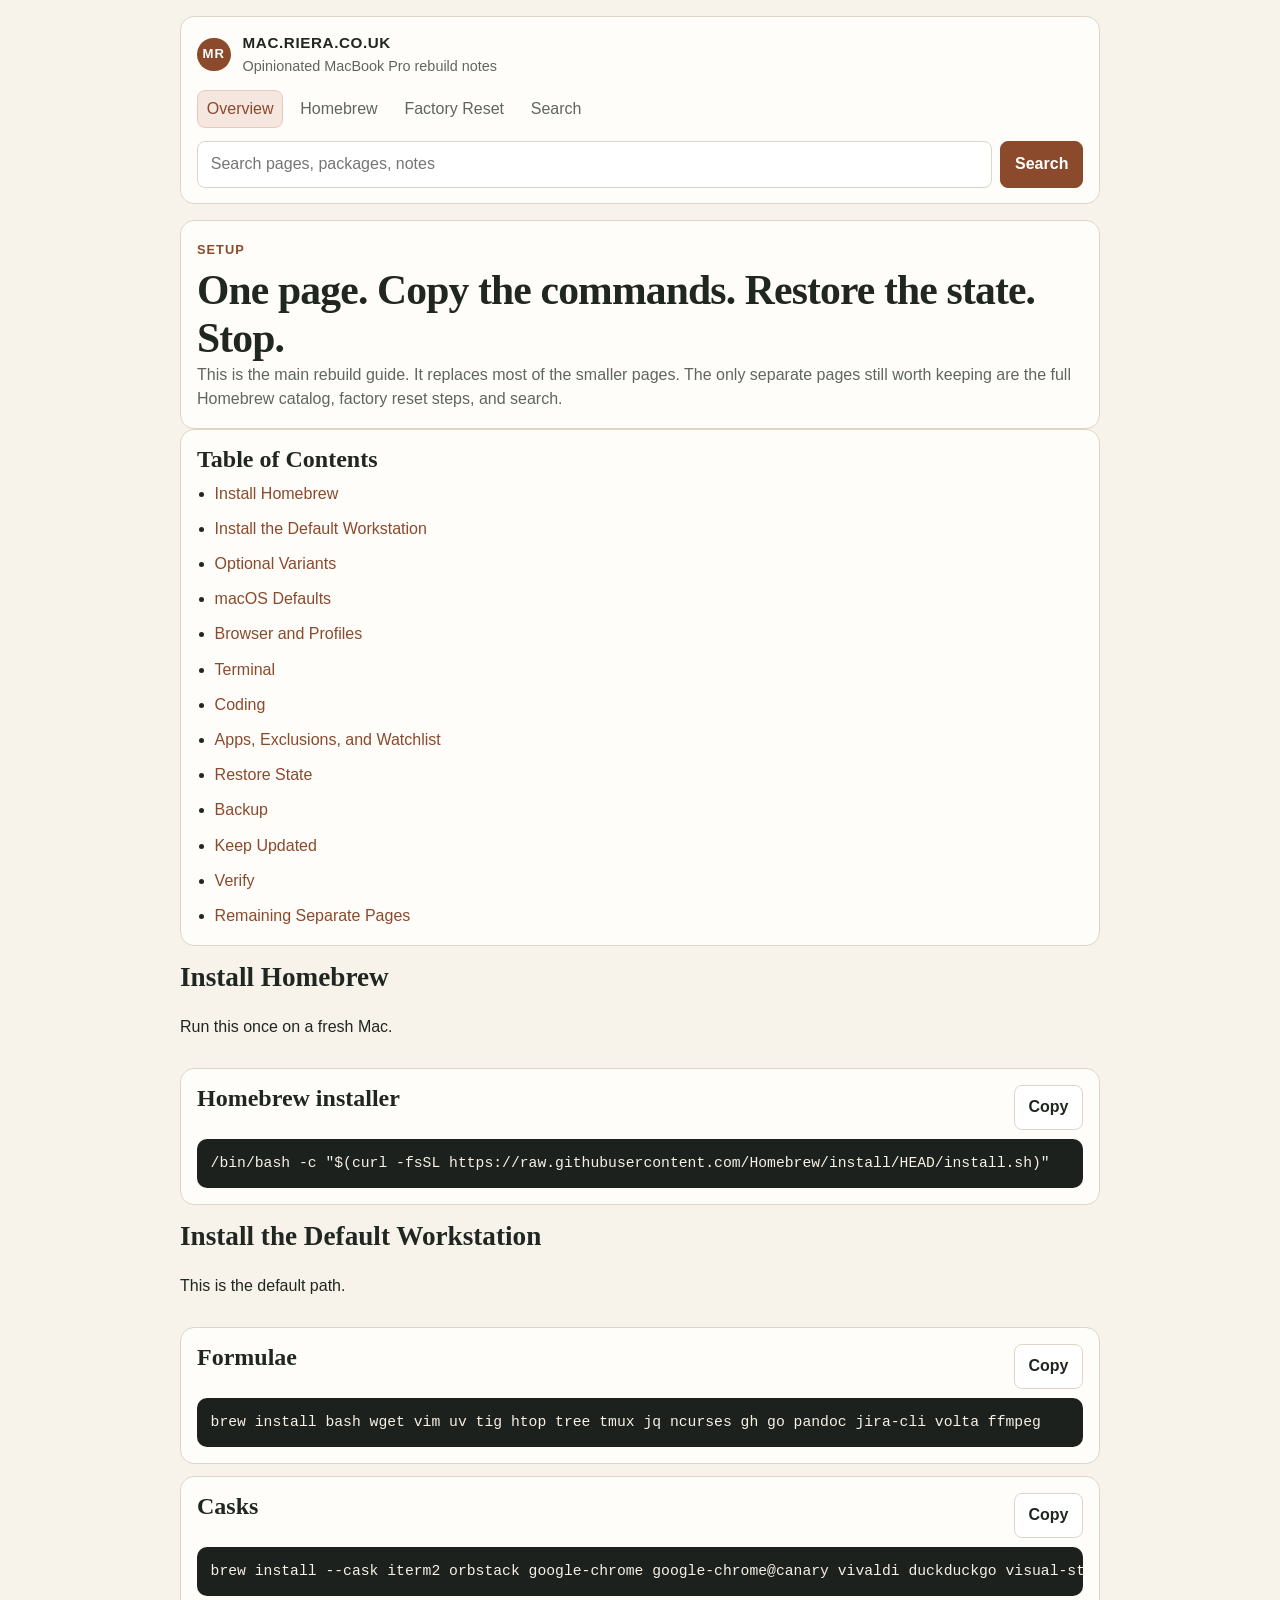
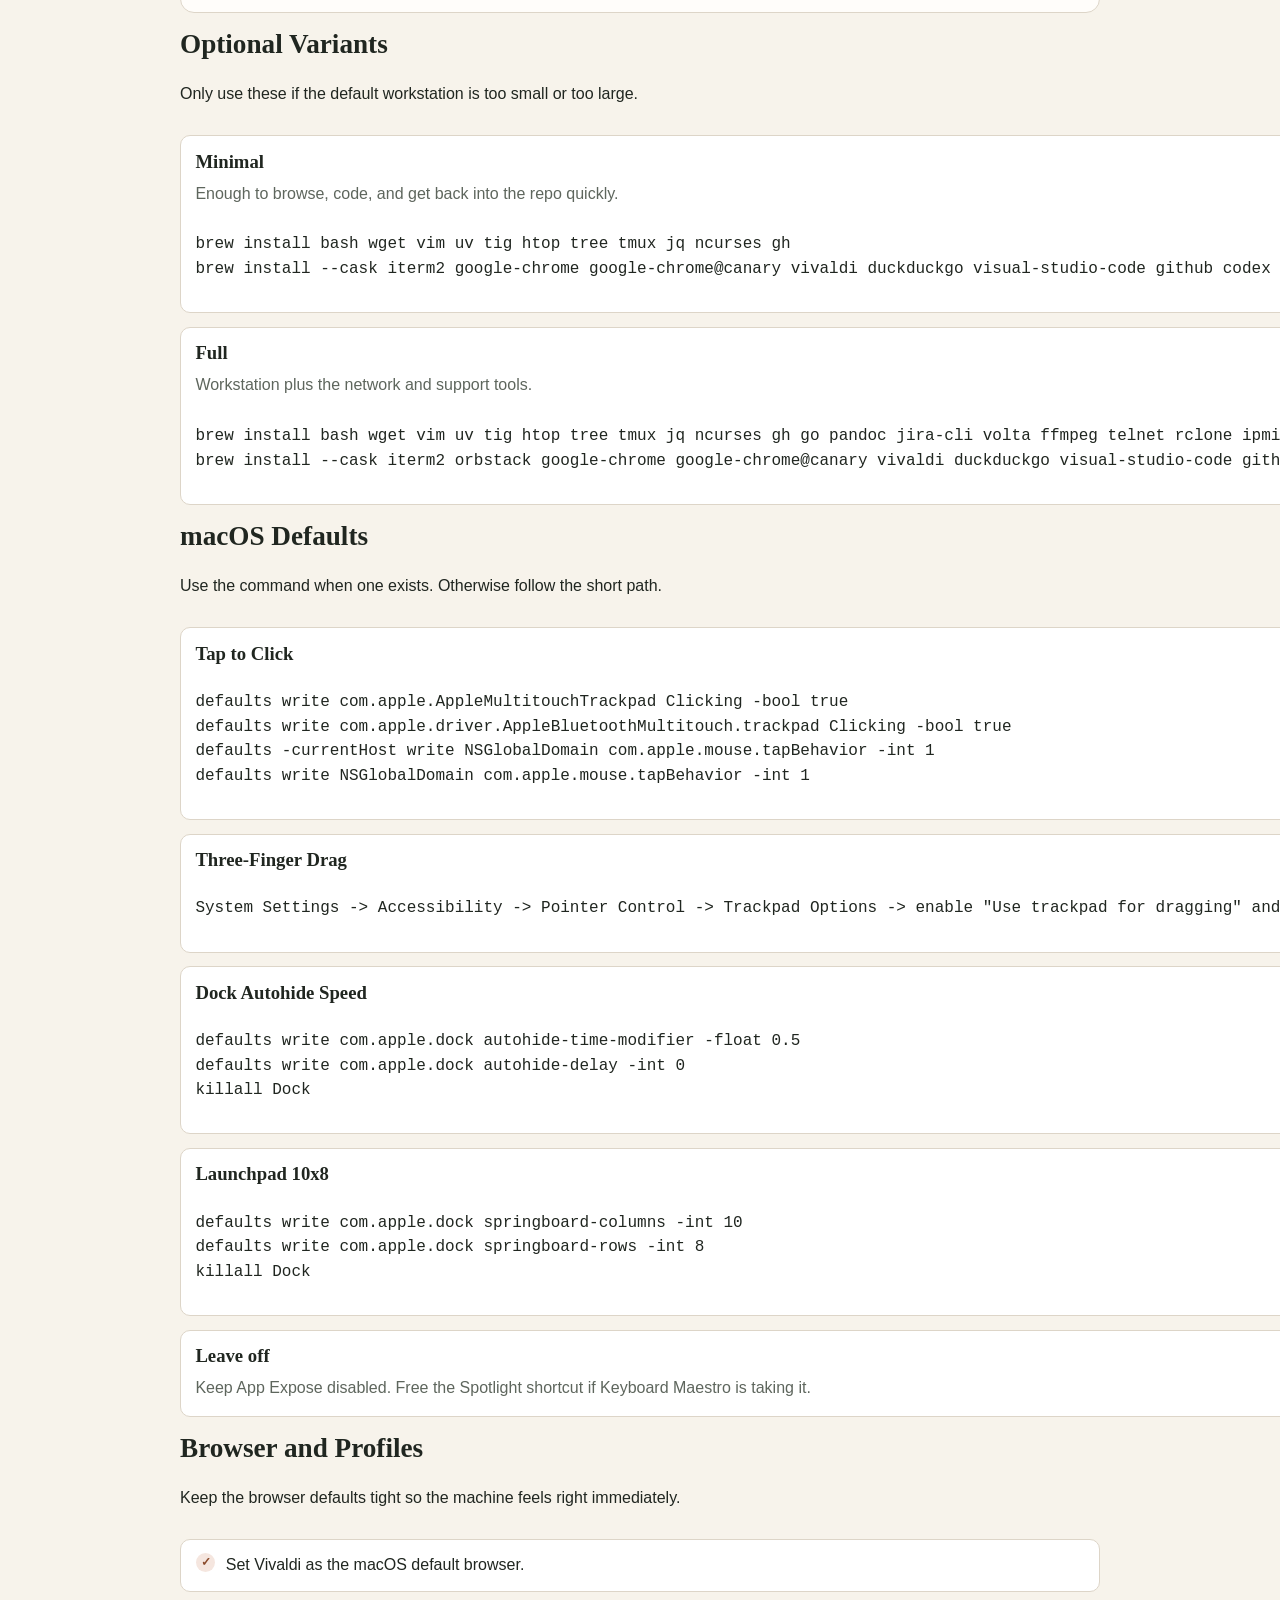
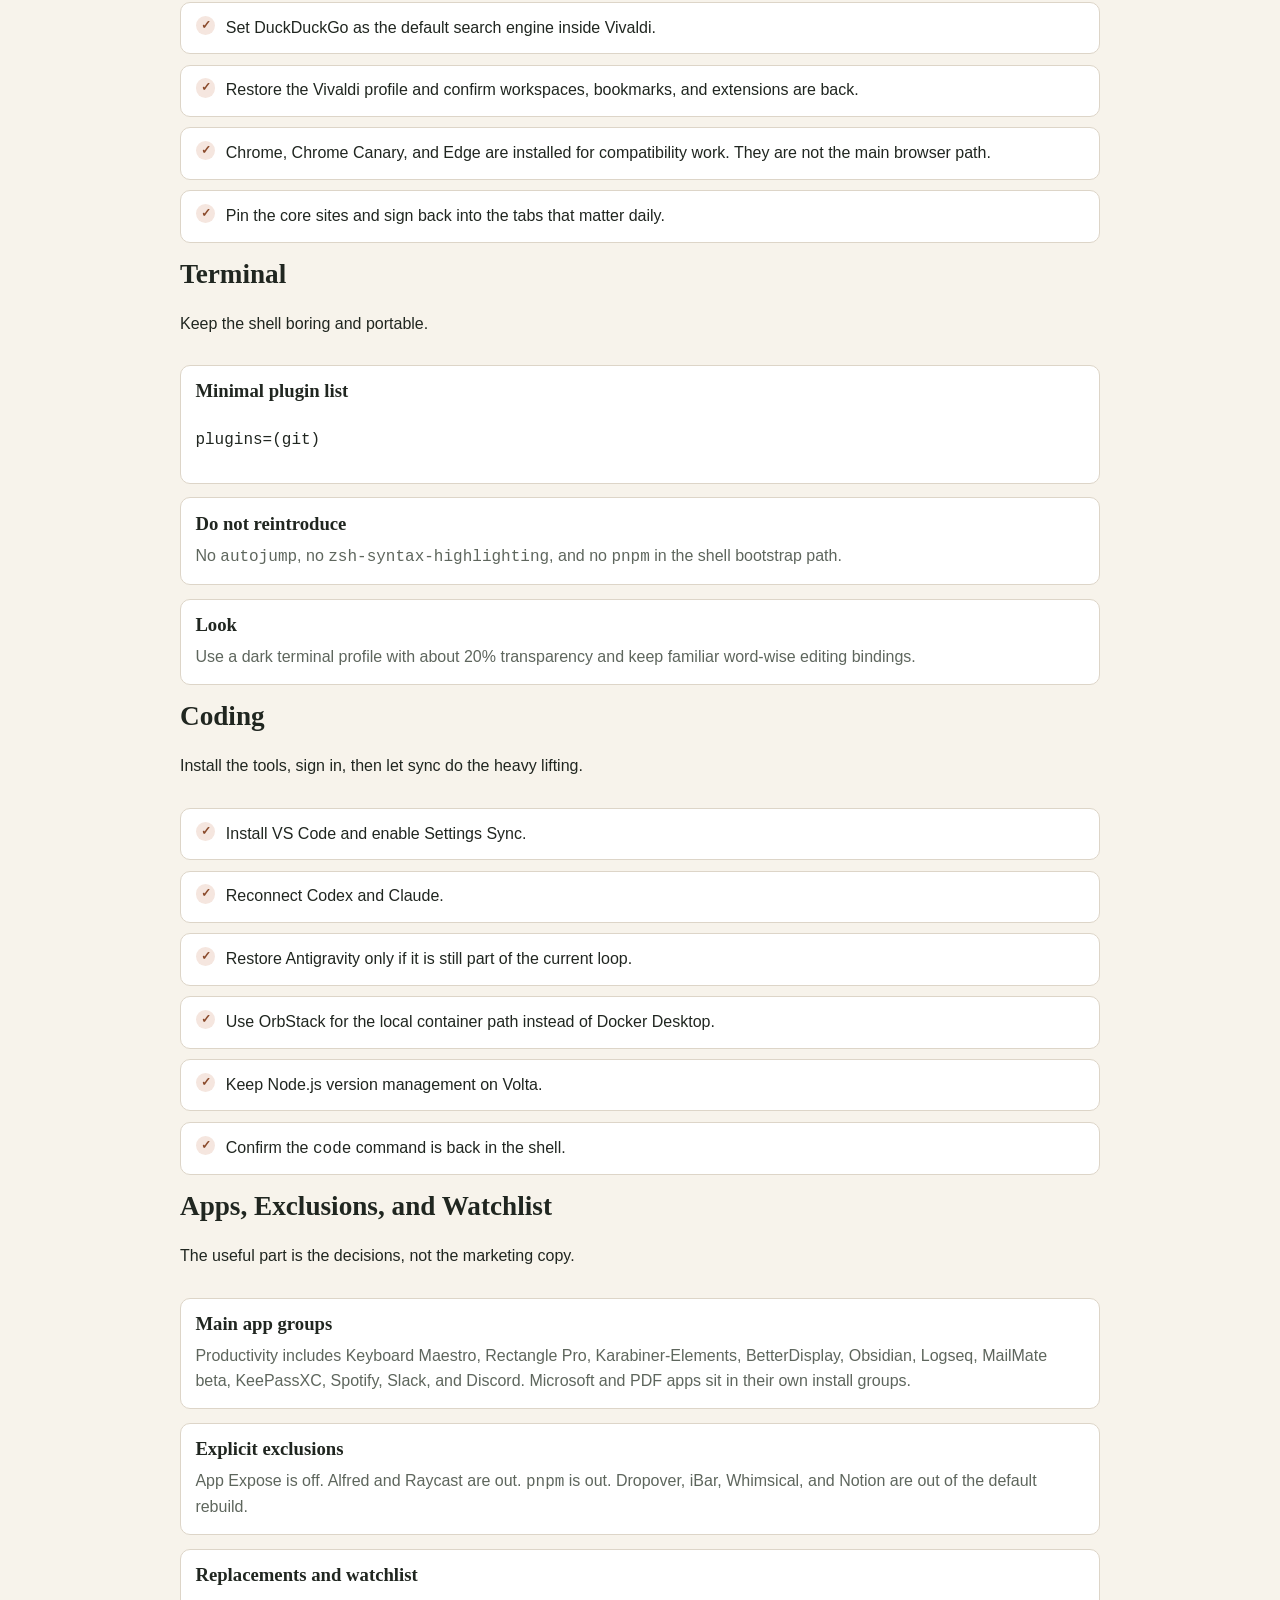
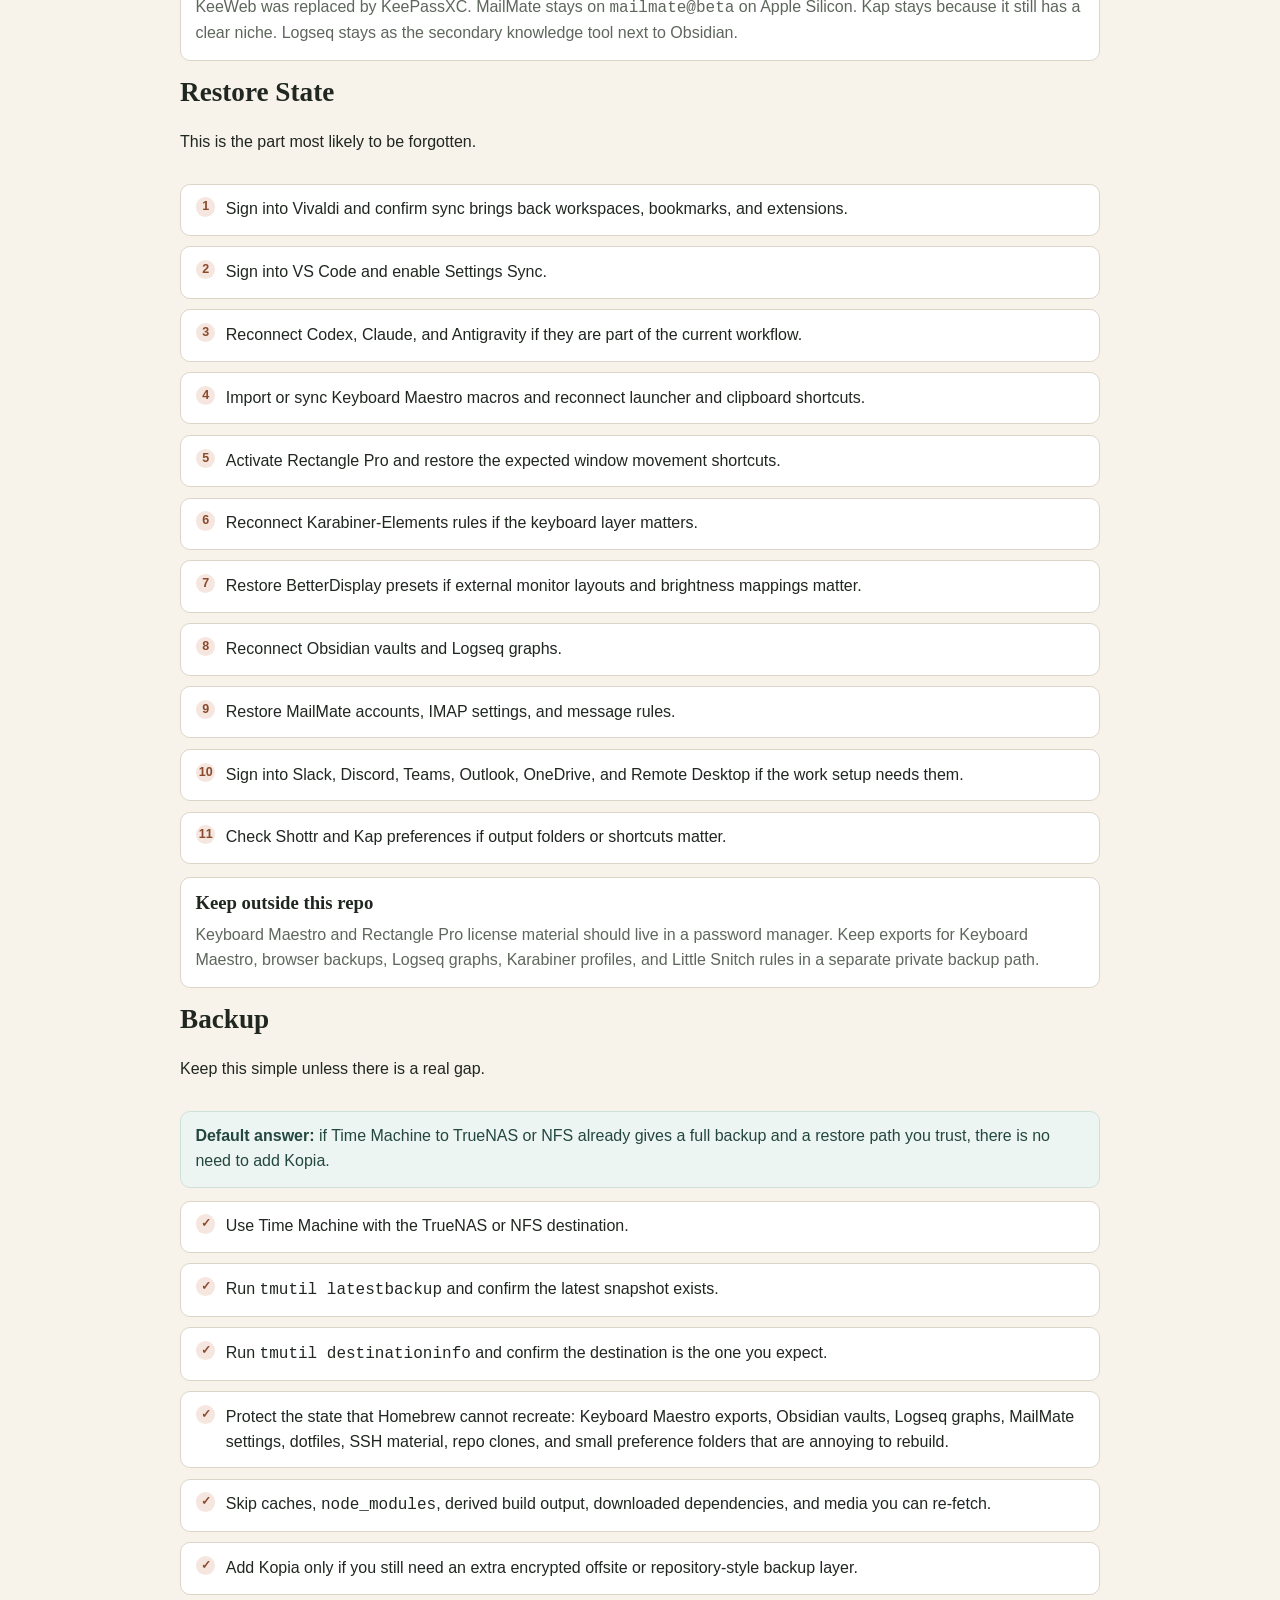
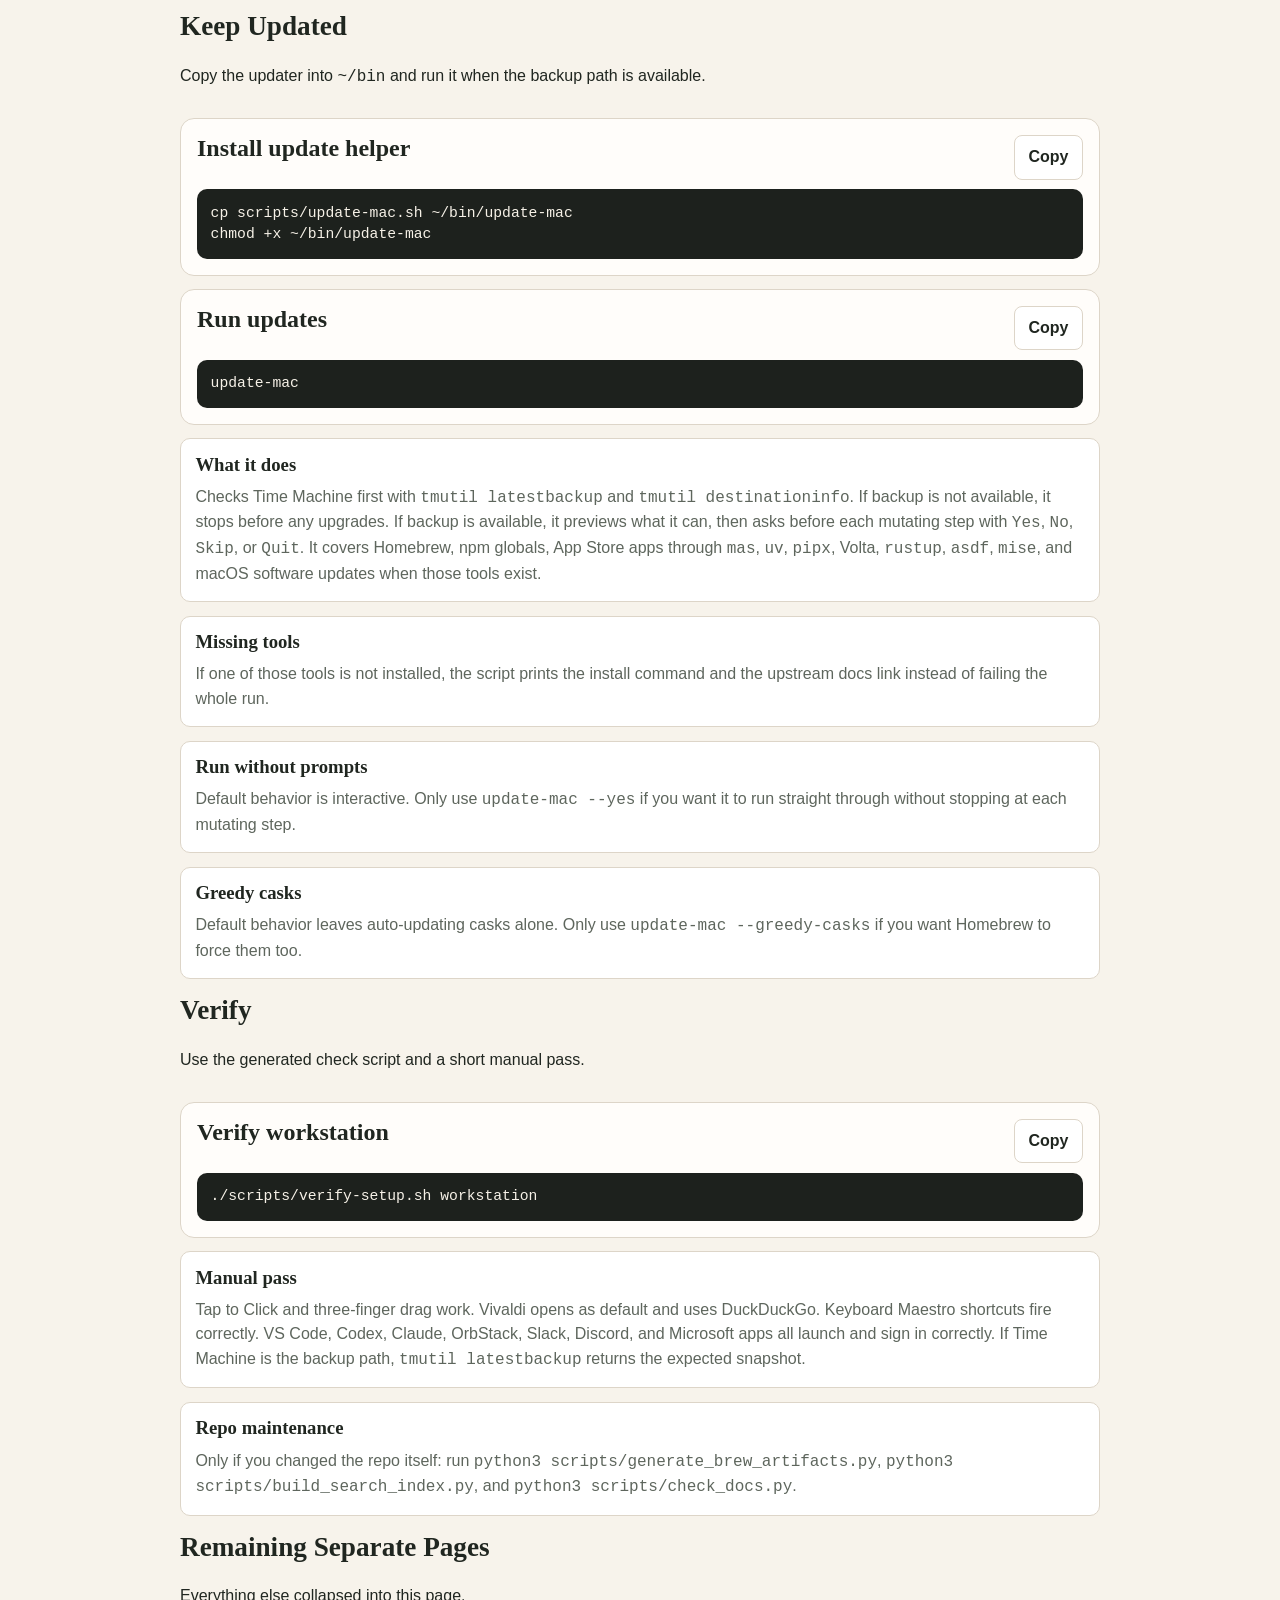
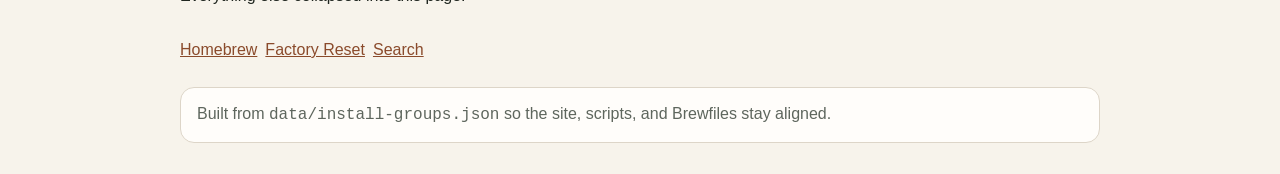
==== commit d8a63b71: "Fix merged index page" ====
--- a/docs/index.html
+++ b/docs/index.html
@@ -1,4 +1,3 @@
-<<<<<<< HEAD
 <!doctype html>
 <html lang="en">
   <head>
@@ -6,30 +5,14 @@
     <meta name="viewport" content="width=device-width, initial-scale=1">
     <title>mac.riera.co.uk</title>
     <meta name="description" content="Direct Mac rebuild notes for Joan Marc Riera.">
-=======
-<!DOCTYPE html>
-<html lang="en-GB" data-site="mac">
-<head>
-    <meta charset="UTF-8">
-    <meta name="viewport" content="width=device-width, initial-scale=1.0">
-    <meta name="description" content="Opinionated MacBook Pro rebuild notes. Homebrew presets, macOS defaults, and a verify script. The main path, written like a readme.">
-    <meta name="theme-color" content="#1f2436">
-    <link rel="canonical" href="https://mac.riera.co.uk/">
-    <meta property="og:title" content="Mac rebuild — The main path">
-    <meta property="og:description" content="Homebrew presets, macOS defaults, restore checklist, verify.">
-    <meta property="og:type" content="website">
-    <meta property="og:url" content="https://mac.riera.co.uk/">
->>>>>>> 9856c029afeaad2e66dc84fe1dfc3a9d4dc391f4
     <link rel="icon" href="assets/favicon.svg" type="image/svg+xml">
-    <title>Mac Rebuild — Notes That Run</title>
-    <link rel="preconnect" href="https://fonts.googleapis.com">
-    <link rel="preconnect" href="https://fonts.gstatic.com" crossorigin>
-    <link href="https://fonts.googleapis.com/css2?family=Inter:wght@300;400;450;500;600&family=JetBrains+Mono:wght@400;500&display=swap" rel="stylesheet">
-    <link rel="stylesheet" href="styles.css">
-</head>
-<body>
-
-<<<<<<< HEAD
+    <link rel="stylesheet" href="assets/style.css">
+    <script defer src="assets/app.js"></script>
+  </head>
+  <body data-page="index">
+    <div class="site-frame">
+      <div data-site-shell="header"></div>
+
       <main>
         <section class="hero-panel reveal">
           <span class="eyebrow">Setup</span>
@@ -88,66 +71,11 @@
             <div class="command-meta">
               <div><h2>Casks</h2></div>
               <button type="button" class="button button-subtle" data-copy-text="brew install --cask iterm2 orbstack google-chrome google-chrome@canary vivaldi duckduckgo visual-studio-code github codex claude antigravity keyboard-maestro rectangle-pro karabiner-elements betterdisplay obsidian logseq mailmate@beta keepassxc spotify slack discord microsoft-edge microsoft-office microsoft-teams onedrive microsoft-outlook microsoft-remote-desktop skim adobe-acrobat-reader pdf-expert shottr kap">Copy</button>
-=======
-<header class="chrome-top">
-    <div class="inner">
-        <a class="brand" href="https://riera.co.uk/">
-            <span class="mark">MR</span>
-            <span>mac.riera.co.uk</span>
-            <span class="sub">/ notes</span>
-        </a>
-        <nav class="chrome-nav">
-            <a href="#install">Install</a>
-            <a href="#defaults">Defaults</a>
-            <a href="#restore">Restore</a>
-            <a href="#references">Reference</a>
-        </nav>
-        <button class="switch-btn" id="switcher-open" aria-label="Open site index">
-            <span>Index</span>
-            <span class="kbd">⌘K</span>
-        </button>
-    </div>
-</header>
-
-<div class="switcher" id="switcher" role="dialog" aria-modal="true" aria-label="Portfolio site index">
-    <div class="switcher-card">
-        <div class="switcher-head">
-            <span class="title">Portfolio index — jump to site</span>
-            <button class="close" id="switcher-close" aria-label="Close">Esc</button>
-        </div>
-        <div class="switcher-list" id="switcher-list"></div>
-    </div>
-</div>
-
-<main>
-
-    <section class="sub-hero">
-        <div class="container">
-            <div class="sub-head-grid">
-                <span class="label">mac.riera.co.uk</span>
-                <h1>Mac rebuild notes, written like a readme.</h1>
-            </div>
-            <div class="meta-grid">
-                <span class="label">Notes</span>
-                <p class="deck">One opinionated path for a clean MacBook rebuild. Install Homebrew, run one workstation command, apply the macOS defaults that matter, restore app state, verify. Detail pages exist only when this page is not enough.</p>
-                <div class="signal-list">
-                    <div class="signal-row"><span class="k">Generated</span><span>Brewfiles · preset data</span></div>
-                    <div class="signal-row"><span class="k">Verified</span><span>./scripts/verify-setup.sh</span></div>
-                    <div class="signal-row"><span class="k">Source</span><span><a href="https://github.com/joanmarcriera/setup-a-mac-for-me" target="_blank" rel="noreferrer" style="border-bottom: 1px solid var(--line-2); color: var(--ink);">github.com/joanmarcriera/setup-a-mac-for-me →</a></span></div>
-                </div>
-            </div>
-        </div>
-    </section>
-
-    <section class="section" id="install">
-        <div class="container">
-            <div class="sec-head">
-                <span class="label">§ 01 · Install</span>
-                <h2 class="sec-title">Homebrew first, then one workstation command.</h2>
->>>>>>> 9856c029afeaad2e66dc84fe1dfc3a9d4dc391f4
-            </div>
-
-<<<<<<< HEAD
+            </div>
+            <pre>brew install --cask iterm2 orbstack google-chrome google-chrome@canary vivaldi duckduckgo visual-studio-code github codex claude antigravity keyboard-maestro rectangle-pro karabiner-elements betterdisplay obsidian logseq mailmate@beta keepassxc spotify slack discord microsoft-edge microsoft-office microsoft-teams onedrive microsoft-outlook microsoft-remote-desktop skim adobe-acrobat-reader pdf-expert shottr kap</pre>
+          </section>
+        </section>
+
         <section id="install-options" class="section reveal" data-delay="2">
           <div class="section-heading">
             <h2>Optional Variants</h2>
@@ -178,51 +106,24 @@
             <article class="wiki-item">
               <h3>Tap to Click</h3>
               <pre>defaults write com.apple.AppleMultitouchTrackpad Clicking -bool true
-=======
-            <div class="cmd-block">
-                <div class="cmd-head">
-                    <span class="label">Install Homebrew</span>
-                    <button type="button" class="cmd-copy" data-copy-text='/bin/bash -c "$(curl -fsSL https://raw.githubusercontent.com/Homebrew/install/HEAD/install.sh)"'>Copy</button>
-                </div>
-                <pre class="cmd-body">/bin/bash -c "$(curl -fsSL https://raw.githubusercontent.com/Homebrew/install/HEAD/install.sh)"</pre>
-            </div>
-
-            <div class="cmd-block">
-                <div class="cmd-head">
-                    <span class="label">Workstation formulae</span>
-                    <button type="button" class="cmd-copy" data-copy-text="brew install bash wget vim uv tig htop tree tmux jq ncurses gh go pandoc jira-cli volta ffmpeg">Copy</button>
-                </div>
-                <pre class="cmd-body">brew install bash wget vim uv tig htop tree tmux jq ncurses gh go pandoc jira-cli volta ffmpeg</pre>
-            </div>
-
-            <div class="cmd-block">
-                <div class="cmd-head">
-                    <span class="label">Workstation casks</span>
-                    <button type="button" class="cmd-copy" data-copy-text="brew install --cask iterm2 orbstack google-chrome google-chrome@canary vivaldi duckduckgo visual-studio-code github codex claude antigravity keyboard-maestro rectangle-pro karabiner-elements betterdisplay obsidian logseq mailmate@beta keepassxc spotify slack discord microsoft-edge microsoft-office microsoft-teams onedrive microsoft-outlook microsoft-remote-desktop skim adobe-acrobat-reader pdf-expert shottr kap">Copy</button>
-                </div>
-                <pre class="cmd-body">brew install --cask iterm2 orbstack google-chrome google-chrome@canary vivaldi duckduckgo visual-studio-code github codex claude antigravity keyboard-maestro rectangle-pro karabiner-elements betterdisplay obsidian logseq mailmate@beta keepassxc spotify slack discord microsoft-edge microsoft-office microsoft-teams onedrive microsoft-outlook microsoft-remote-desktop skim adobe-acrobat-reader pdf-expert shottr kap</pre>
-            </div>
-        </div>
-    </section>
-
-    <section class="section" id="defaults">
-        <div class="container">
-            <div class="sec-head">
-                <span class="label">§ 02 · macOS defaults</span>
-                <h2 class="sec-title">Four small tweaks that earn their keep.</h2>
-            </div>
-            <div class="kbd-grid">
-                <div class="kbd-card"><code>tap to click</code><pre class="kbd-card-pre">defaults write com.apple.AppleMultitouchTrackpad Clicking -bool true
->>>>>>> 9856c029afeaad2e66dc84fe1dfc3a9d4dc391f4
 defaults write com.apple.driver.AppleBluetoothMultitouch.trackpad Clicking -bool true
 defaults -currentHost write NSGlobalDomain com.apple.mouse.tapBehavior -int 1
-defaults write NSGlobalDomain com.apple.mouse.tapBehavior -int 1</pre></div>
-                <div class="kbd-card"><code>dock autohide</code><pre class="kbd-card-pre">defaults write com.apple.dock autohide-time-modifier -float 0.5
+defaults write NSGlobalDomain com.apple.mouse.tapBehavior -int 1</pre>
+            </article>
+            <article class="wiki-item">
+              <h3>Three-Finger Drag</h3>
+              <pre>System Settings -> Accessibility -> Pointer Control -> Trackpad Options -> enable "Use trackpad for dragging" and choose "three finger drag"</pre>
+            </article>
+            <article class="wiki-item">
+              <h3>Dock Autohide Speed</h3>
+              <pre>defaults write com.apple.dock autohide-time-modifier -float 0.5
 defaults write com.apple.dock autohide-delay -int 0
-killall Dock</pre></div>
-                <div class="kbd-card"><code>launchpad 10×8</code><pre class="kbd-card-pre">defaults write com.apple.dock springboard-columns -int 10
+killall Dock</pre>
+            </article>
+            <article class="wiki-item">
+              <h3>Launchpad 10x8</h3>
+              <pre>defaults write com.apple.dock springboard-columns -int 10
 defaults write com.apple.dock springboard-rows -int 8
-<<<<<<< HEAD
 killall Dock</pre>
             </article>
             <article class="wiki-item">
@@ -421,152 +322,8 @@
           </div>
         </section>
       </main>
-=======
-killall Dock</pre></div>
-                <div class="kbd-card"><code>three-finger drag</code><p>System Settings → Accessibility → Pointer Control → Trackpad Options → enable "Use trackpad for dragging" → choose "three finger drag".</p></div>
-            </div>
-        </div>
-    </section>
-
-    <section class="section" id="restore">
-        <div class="container">
-            <div class="sec-head">
-                <span class="label">§ 03 · Restore state</span>
-                <h2 class="sec-title">The manual part, the one most likely to be forgotten.</h2>
-            </div>
-            <div class="prose">
-                <span class="label">Checklist</span>
-                <div class="prose-col">
-                    <p><strong>Browsers.</strong> Sign into Vivaldi and confirm sync brings back workspaces, bookmarks, and extensions. Set DuckDuckGo as default.</p>
-                    <p><strong>Editors.</strong> Sign into VS Code and enable Settings Sync. Reconnect Codex, Claude, and Antigravity if they are part of the current workflow.</p>
-                    <p><strong>Automation.</strong> Import or sync Keyboard Maestro macros and reconnect the launcher and clipboard shortcuts. Activate Rectangle Pro and restore window shortcuts.</p>
-                </div>
-                <div class="prose-col">
-                    <p><strong>Knowledge.</strong> Reconnect Obsidian vaults and plugins. Reconnect Logseq graphs and confirm any git-based backup still points at the right remote.</p>
-                    <p><strong>Mail.</strong> Restore MailMate accounts, IMAP settings, and message rules. Sign into Slack, Discord, Teams, Outlook, OneDrive.</p>
-                    <p><strong>Capture.</strong> Check Shottr and Kap preferences if output folders or shortcut bindings matter. Restore BetterDisplay presets for external monitors.</p>
-                </div>
-            </div>
-        </div>
-    </section>
->>>>>>> 9856c029afeaad2e66dc84fe1dfc3a9d4dc391f4
-
-    <section class="section" id="verify">
-        <div class="container">
-            <div class="sec-head">
-                <span class="label">§ 04 · Verify</span>
-                <h2 class="sec-title">Finish with the generated check script.</h2>
-            </div>
-            <div class="cmd-block">
-                <div class="cmd-head">
-                    <span class="label">Verify workstation</span>
-                    <button type="button" class="cmd-copy" data-copy-text="./scripts/verify-setup.sh workstation">Copy</button>
-                </div>
-                <pre class="cmd-body">./scripts/verify-setup.sh workstation</pre>
-            </div>
-            <div class="panel-row" style="margin-top: 32px;">
-                <div class="panel">
-                    <span class="tag">Backup</span>
-                    <h3>Default answer</h3>
-                    <p>If Time Machine to TrueNAS or NFS already gives a full backup and a restore path you trust, there is no need to add Kopia. Run <code>tmutil latestbackup</code> to confirm the latest snapshot, and <code>tmutil destinationinfo</code> to confirm the destination.</p>
-                </div>
-                <div class="panel">
-                    <span class="tag">Manual pass</span>
-                    <h3>Quick checks</h3>
-                    <p>Tap to Click and three-finger drag both work. Vivaldi opens as default with DuckDuckGo. Keyboard Maestro shortcuts fire. VS Code, Codex, Claude, OrbStack, Slack, Teams all launch and sign in.</p>
-                </div>
-            </div>
-        </div>
-    </section>
-
-    <section class="section" id="references">
-        <div class="container">
-            <div class="sec-head">
-                <span class="label">§ 05 · Reference pages</span>
-                <h2 class="sec-title">Detail pages, only when the main path is not enough.</h2>
-            </div>
-            <div class="kbd-grid">
-                <div class="kbd-card"><code><a href="homebrew.html">homebrew</a></code><p>Every Brewfile preset with copy commands — minimal, workstation, full.</p></div>
-                <div class="kbd-card"><code><a href="macos-defaults.html">defaults</a></code><p>The full menu of <code>defaults write</code> commands, grouped by domain.</p></div>
-                <div class="kbd-card"><code><a href="browser.html">browser</a></code><p>Vivaldi profile notes, DuckDuckGo defaults, extension expectations.</p></div>
-                <div class="kbd-card"><code><a href="terminal.html">terminal</a></code><p>iTerm2 profile, zsh plugins, dark transparent terminal preset.</p></div>
-                <div class="kbd-card"><code><a href="coding.html">coding</a></code><p>VS Code, Codex, Claude, Antigravity, OrbStack — editor-side restore.</p></div>
-                <div class="kbd-card"><code><a href="apps.html">apps</a></code><p>The daily app stack: Keyboard Maestro, Rectangle Pro, Shottr, Kap.</p></div>
-                <div class="kbd-card"><code><a href="backup.html">backup</a></code><p>Time Machine destination selection; optional Kopia layer.</p></div>
-                <div class="kbd-card"><code><a href="factory-reset.html">factory reset</a></code><p>What to save, what to walk away from, how to erase this machine.</p></div>
-                <div class="kbd-card"><code><a href="post-install.html">post-install</a></code><p>First login passes, the things you always forget until day two.</p></div>
-                <div class="kbd-card"><code><a href="audit.html">audit</a></code><p>The quarterly pass — what is installed, what is still earning its keep.</p></div>
-                <div class="kbd-card"><code><a href="search.html">search</a></code><p>Find a preset, a formula, or a defaults command by name.</p></div>
-                <div class="kbd-card"><code><a href="restore-state.html">restore state</a></code><p>Expanded manual restore — app licenses, sync triggers, edge cases.</p></div>
-            </div>
-        </div>
-    </section>
-
-    <section class="contact" id="contact">
-        <div class="container inner">
-            <span class="label">§ 06 · Contact</span>
-            <h2>Notes, corrections, or a preset you think should be added.</h2>
-            <div class="contact-links">
-                <a class="contact-link" href="https://github.com/joanmarcriera/setup-a-mac-for-me" target="_blank" rel="noreferrer">
-                    <span class="k">GitHub</span>
-                    <span class="v">joanmarcriera/setup-a-mac-for-me</span>
-                    <span class="a">→</span>
-                </a>
-                <a class="contact-link" href="mailto:joanmarcriera@gmail.com?subject=Mac%20rebuild">
-                    <span class="k">Email</span>
-                    <span class="v">joanmarcriera@gmail.com</span>
-                    <span class="a">→</span>
-                </a>
-                <a class="contact-link" href="https://riera.co.uk/">
-                    <span class="k">Portfolio</span>
-                    <span class="v">riera.co.uk</span>
-                    <span class="a">→</span>
-                </a>
-            </div>
-        </div>
-    </section>
-
-</main>
-
-<footer class="chrome-footer">
-    <div class="inner">
-        <div class="foot-brand">
-            <span class="label">Colophon</span>
-            <span class="line">Joan Marc Riera Duocastella</span>
-            <span>Cambridgeshire, United Kingdom</span>
-            <span>BCS, the Chartered Institute for IT</span>
-            <span class="stamp">© 2026 · All rights reserved</span>
-        </div>
-        <div>
-            <div class="foot-family-label">Family of sites — jump anywhere</div>
-            <div class="foot-grid" id="foot-grid"></div>
-            <div class="foot-bottom">
-                <span>mac.riera.co.uk / notes</span>
-                <span class="mono">Press <strong>⌘K</strong> to open the index from any page</span>
-            </div>
-        </div>
+
+      <div data-site-shell="footer"></div>
     </div>
-</footer>
-
-<script src="chrome.js"></script>
-<script>
-  document.querySelectorAll("[data-copy-text]").forEach((button) => {
-    button.addEventListener("click", async () => {
-      const value = button.getAttribute("data-copy-text") || "";
-      try {
-        await navigator.clipboard.writeText(value);
-        const original = button.textContent;
-        button.textContent = "Copied";
-        button.classList.add("is-copied");
-        setTimeout(() => {
-          button.textContent = original;
-          button.classList.remove("is-copied");
-        }, 1400);
-      } catch (_err) {
-        button.textContent = "Copy failed";
-      }
-    });
-  });
-</script>
-</body>
+  </body>
 </html>
--- a/docs/assets/style.css
+++ b/docs/assets/style.css
@@ -0,0 +1,551 @@
+:root {
+  --bg: #f7f3eb;
+  --panel: #fffdfa;
+  --ink: #202620;
+  --muted: #5e665d;
+  --line: #ddd5c8;
+  --accent: #8a4a2b;
+  --accent-soft: #f5e6df;
+  --forest: #24574d;
+  --radius-lg: 14px;
+  --radius-md: 10px;
+  --radius-sm: 8px;
+  --content-width: 920px;
+}
+
+* {
+  box-sizing: border-box;
+}
+
+html {
+  scroll-behavior: smooth;
+}
+
+body {
+  margin: 0;
+  min-height: 100vh;
+  font-family: "Avenir Next", "Segoe UI", "Helvetica Neue", sans-serif;
+  font-size: 16px;
+  line-height: 1.55;
+  color: var(--ink);
+  background: var(--bg);
+}
+
+a {
+  color: var(--accent);
+}
+
+img {
+  display: block;
+  max-width: 100%;
+}
+
+code,
+pre {
+  font-family: "SFMono-Regular", "Menlo", "Consolas", monospace;
+}
+
+.site-frame {
+  width: min(var(--content-width), calc(100% - 2rem));
+  margin: 0 auto;
+  padding: 1rem 0 3rem;
+}
+
+.site-header {
+  margin-bottom: 1rem;
+}
+
+.site-header-inner {
+  display: grid;
+  gap: 0.8rem;
+  padding: 0.9rem 1rem;
+  background: var(--panel);
+  border: 1px solid var(--line);
+  border-radius: var(--radius-lg);
+}
+
+.brand {
+  display: flex;
+  align-items: center;
+  gap: 0.75rem;
+  text-decoration: none;
+  color: inherit;
+}
+
+.brand-mark {
+  display: grid;
+  place-items: center;
+  width: 2.1rem;
+  height: 2.1rem;
+  border-radius: 999px;
+  background: var(--accent);
+  color: #fff;
+  font-size: 0.82rem;
+  font-weight: 700;
+  letter-spacing: 0.08em;
+}
+
+.brand-copy strong {
+  display: block;
+  font-size: 0.95rem;
+  letter-spacing: 0.04em;
+  text-transform: uppercase;
+}
+
+.brand-copy span {
+  display: block;
+  font-size: 0.9rem;
+  color: var(--muted);
+}
+
+.main-nav {
+  display: flex;
+  flex-wrap: wrap;
+  gap: 0.35rem 0.45rem;
+}
+
+.main-nav a {
+  padding: 0.35rem 0.55rem;
+  border: 1px solid transparent;
+  border-radius: var(--radius-sm);
+  color: var(--muted);
+  text-decoration: none;
+}
+
+.main-nav a:hover,
+.main-nav a:focus-visible {
+  border-color: var(--line);
+  background: #fff;
+  color: var(--ink);
+}
+
+.main-nav a.is-active {
+  border-color: #e8c9bb;
+  background: var(--accent-soft);
+  color: var(--accent);
+}
+
+.site-search,
+.search-form {
+  display: flex;
+  flex-wrap: wrap;
+  gap: 0.5rem;
+}
+
+.site-search input,
+.search-form input {
+  flex: 1 1 16rem;
+  min-height: 2.4rem;
+  padding: 0.65rem 0.8rem;
+  border: 1px solid var(--line);
+  border-radius: var(--radius-sm);
+  background: #fff;
+  color: var(--ink);
+  font: inherit;
+}
+
+.site-search button,
+.search-form button,
+.button {
+  display: inline-flex;
+  align-items: center;
+  justify-content: center;
+  min-height: 2.4rem;
+  padding: 0.55rem 0.85rem;
+  border: 1px solid var(--accent);
+  border-radius: var(--radius-sm);
+  background: var(--accent);
+  color: #fff;
+  font: inherit;
+  font-weight: 600;
+  text-decoration: none;
+  cursor: pointer;
+}
+
+.button-subtle {
+  background: #fff;
+  border-color: var(--line);
+  color: var(--ink);
+}
+
+.button-forest {
+  background: var(--forest);
+  border-color: var(--forest);
+}
+
+.hero-panel,
+.panel,
+.card,
+.screenshot-card,
+.check-card,
+.callout,
+.metric-card,
+.search-card,
+.search-empty {
+  background: var(--panel);
+  border: 1px solid var(--line);
+  border-radius: var(--radius-lg);
+}
+
+.hero-panel,
+.panel,
+.callout,
+.metric-card,
+.search-card,
+.search-empty {
+  padding: 1rem;
+}
+
+.card,
+.screenshot-card,
+.check-card {
+  padding: 0.9rem;
+}
+
+.eyebrow {
+  display: inline-block;
+  margin-bottom: 0.45rem;
+  font-size: 0.8rem;
+  font-weight: 700;
+  letter-spacing: 0.08em;
+  text-transform: uppercase;
+  color: var(--accent);
+}
+
+.hero-grid,
+.page-grid,
+.metric-grid,
+.card-grid,
+.screenshot-grid,
+.check-grid,
+.content-columns,
+.panel-stack,
+.search-results,
+.wiki-list,
+.command-list {
+  display: grid;
+  gap: 0.85rem;
+}
+
+.hero-grid,
+.page-grid,
+.content-columns {
+  grid-template-columns: 1fr;
+}
+
+.metric-grid,
+.card-grid,
+.screenshot-grid,
+.check-grid {
+  grid-template-columns: 1fr;
+}
+
+.hero-copy h1,
+.page-heading h1,
+.section-heading h2,
+.panel h2,
+.card h3,
+.screenshot-card h3,
+.check-card h3,
+.search-card h2,
+.search-empty h2,
+.wiki-item h3 {
+  margin: 0;
+  font-family: "Iowan Old Style", "Palatino Linotype", serif;
+  line-height: 1.15;
+}
+
+.hero-copy h1,
+.page-heading h1 {
+  font-size: clamp(1.9rem, 4vw, 2.6rem);
+  letter-spacing: -0.02em;
+}
+
+.section-heading {
+  display: grid;
+  gap: 0.35rem;
+}
+
+.section-heading h2 {
+  font-size: clamp(1.3rem, 2.4vw, 1.7rem);
+}
+
+.hero-copy p,
+.page-heading p,
+.panel p,
+.card p,
+.screenshot-card p,
+.check-card p,
+.callout p,
+.search-card p,
+.search-empty p,
+.wiki-item p {
+  margin: 0;
+  color: var(--muted);
+}
+
+.hero-actions,
+.button-row,
+.pill-row,
+.badge-row,
+.inline-links {
+  display: flex;
+  flex-wrap: wrap;
+  gap: 0.5rem;
+}
+
+.metric-card strong {
+  display: block;
+  font-size: 1.5rem;
+  font-family: "Iowan Old Style", "Palatino Linotype", serif;
+}
+
+.metric-card span {
+  color: var(--muted);
+}
+
+.section {
+  display: grid;
+  gap: 0.8rem;
+  margin-top: 1rem;
+}
+
+.timeline,
+.checklist,
+.stacked-list,
+.toc-list {
+  display: grid;
+  gap: 0.65rem;
+  margin: 0;
+  padding: 0;
+  list-style: none;
+}
+
+.timeline {
+  counter-reset: step;
+}
+
+.timeline li,
+.checklist li,
+.stacked-list li {
+  position: relative;
+  padding: 0.8rem 0.9rem 0.8rem 2.8rem;
+  border: 1px solid var(--line);
+  border-radius: var(--radius-md);
+  background: #fff;
+}
+
+.timeline li::before,
+.checklist li::before,
+.stacked-list li::before {
+  position: absolute;
+  left: 0.95rem;
+  top: 0.8rem;
+  width: 1.2rem;
+  height: 1.2rem;
+  display: grid;
+  place-items: center;
+  border-radius: 999px;
+  background: var(--accent-soft);
+  color: var(--accent);
+  font-size: 0.78rem;
+  font-weight: 700;
+}
+
+.timeline li {
+  counter-increment: step;
+}
+
+.timeline li::before {
+  content: counter(step);
+}
+
+.checklist li::before {
+  content: "✓";
+}
+
+.stacked-list li::before {
+  content: "•";
+}
+
+.command-block,
+.wiki-item {
+  display: grid;
+  gap: 0.6rem;
+}
+
+.command-meta {
+  display: flex;
+  flex-wrap: wrap;
+  justify-content: space-between;
+  align-items: start;
+  gap: 0.5rem;
+}
+
+.command-block pre,
+.output-block pre,
+.command-stack pre {
+  margin: 0;
+  padding: 0.85rem;
+  overflow-x: auto;
+  border-radius: var(--radius-md);
+  background: #1d211d;
+  color: #f6f1e7;
+  line-height: 1.45;
+  font-size: 0.92rem;
+}
+
+.command-stack {
+  display: grid;
+  gap: 0.5rem;
+}
+
+.badge {
+  display: inline-flex;
+  align-items: center;
+  padding: 0.2rem 0.45rem;
+  border: 1px solid var(--line);
+  border-radius: var(--radius-sm);
+  background: #fff;
+  color: var(--ink);
+  font-size: 0.84rem;
+}
+
+.badge-accent {
+  background: var(--accent-soft);
+  color: var(--accent);
+}
+
+.badge-forest {
+  background: #edf5f2;
+  color: var(--forest);
+}
+
+.list-inline {
+  display: flex;
+  flex-wrap: wrap;
+  gap: 0.45rem;
+}
+
+.list-inline span {
+  padding: 0.25rem 0.45rem;
+  border: 1px solid var(--line);
+  border-radius: var(--radius-sm);
+  background: #fff;
+  font-size: 0.88rem;
+}
+
+.toc {
+  display: grid;
+  gap: 0.5rem;
+}
+
+.toc h2,
+.toc h3 {
+  margin: 0;
+}
+
+.toc-list {
+  padding-left: 1.1rem;
+}
+
+.toc-list li {
+  list-style: disc;
+}
+
+.toc-list a {
+  text-decoration: none;
+}
+
+.toc-list a:hover,
+.toc-list a:focus-visible {
+  text-decoration: underline;
+}
+
+.wiki-item {
+  padding: 0.9rem;
+  border: 1px solid var(--line);
+  border-radius: var(--radius-md);
+  background: #fff;
+}
+
+.footer {
+  margin-top: 1.5rem;
+  padding: 0.9rem 1rem;
+  border: 1px solid var(--line);
+  border-radius: var(--radius-lg);
+  background: var(--panel);
+}
+
+.footer p,
+.muted {
+  margin: 0;
+  color: var(--muted);
+}
+
+.notice {
+  padding: 0.8rem 0.9rem;
+  border: 1px solid #cfe0db;
+  border-radius: var(--radius-md);
+  background: #edf5f2;
+  color: #23463f;
+}
+
+.screenshot-card figure {
+  margin: 0;
+  border: 1px solid var(--line);
+  border-radius: var(--radius-md);
+  overflow: hidden;
+}
+
+.screenshot-card img {
+  background: #ece6da;
+}
+
+.search-card h2,
+.search-empty h2 {
+  margin-bottom: 0.35rem;
+}
+
+.reveal {
+  opacity: 0;
+  transform: translateY(10px);
+  transition: opacity 220ms ease, transform 220ms ease;
+}
+
+body.is-ready .reveal {
+  opacity: 1;
+  transform: translateY(0);
+}
+
+body.is-ready .reveal[data-delay="1"] {
+  transition-delay: 40ms;
+}
+
+body.is-ready .reveal[data-delay="2"] {
+  transition-delay: 80ms;
+}
+
+body.is-ready .reveal[data-delay="3"] {
+  transition-delay: 120ms;
+}
+
+@media (max-width: 720px) {
+  .site-frame {
+    width: min(var(--content-width), calc(100% - 1rem));
+    padding-top: 0.7rem;
+  }
+
+  .site-header-inner,
+  .hero-panel,
+  .panel,
+  .callout,
+  .metric-card {
+    padding: 0.85rem;
+  }
+
+  .site-search,
+  .search-form {
+    width: 100%;
+  }
+}
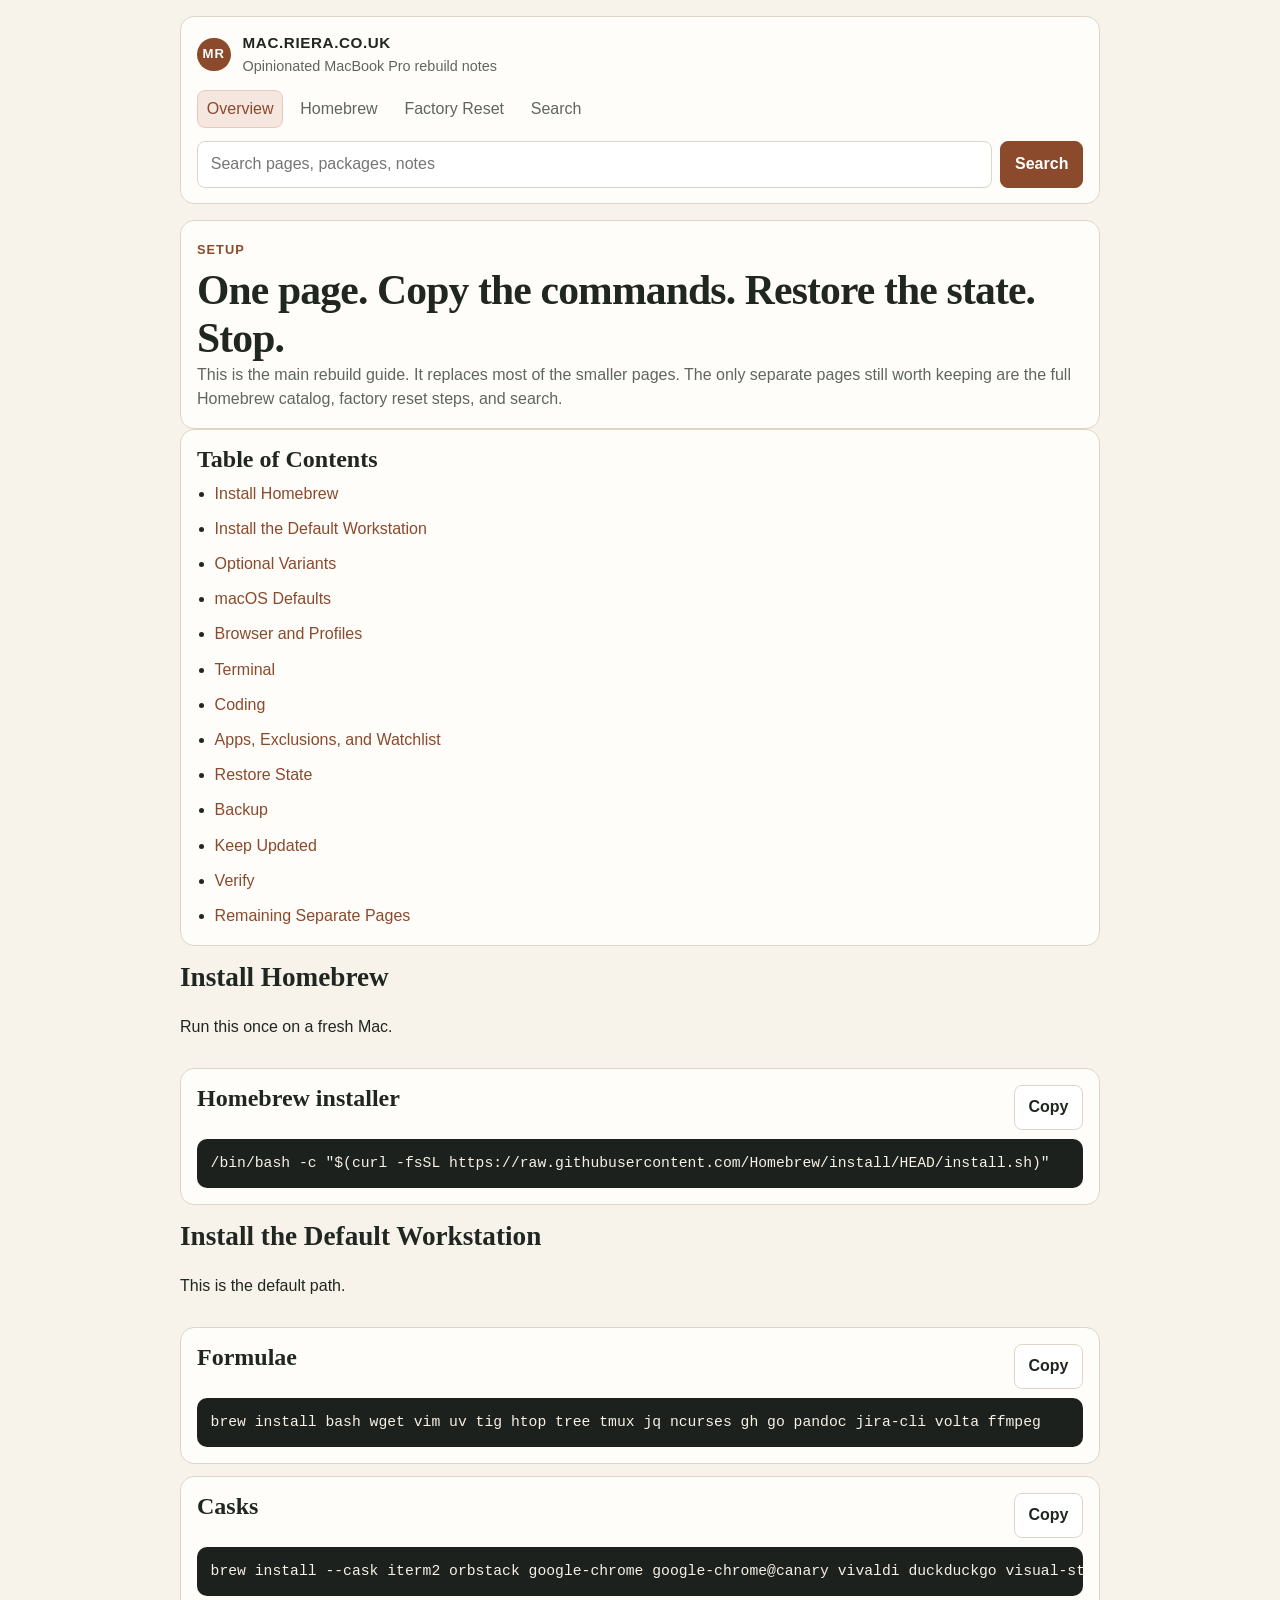
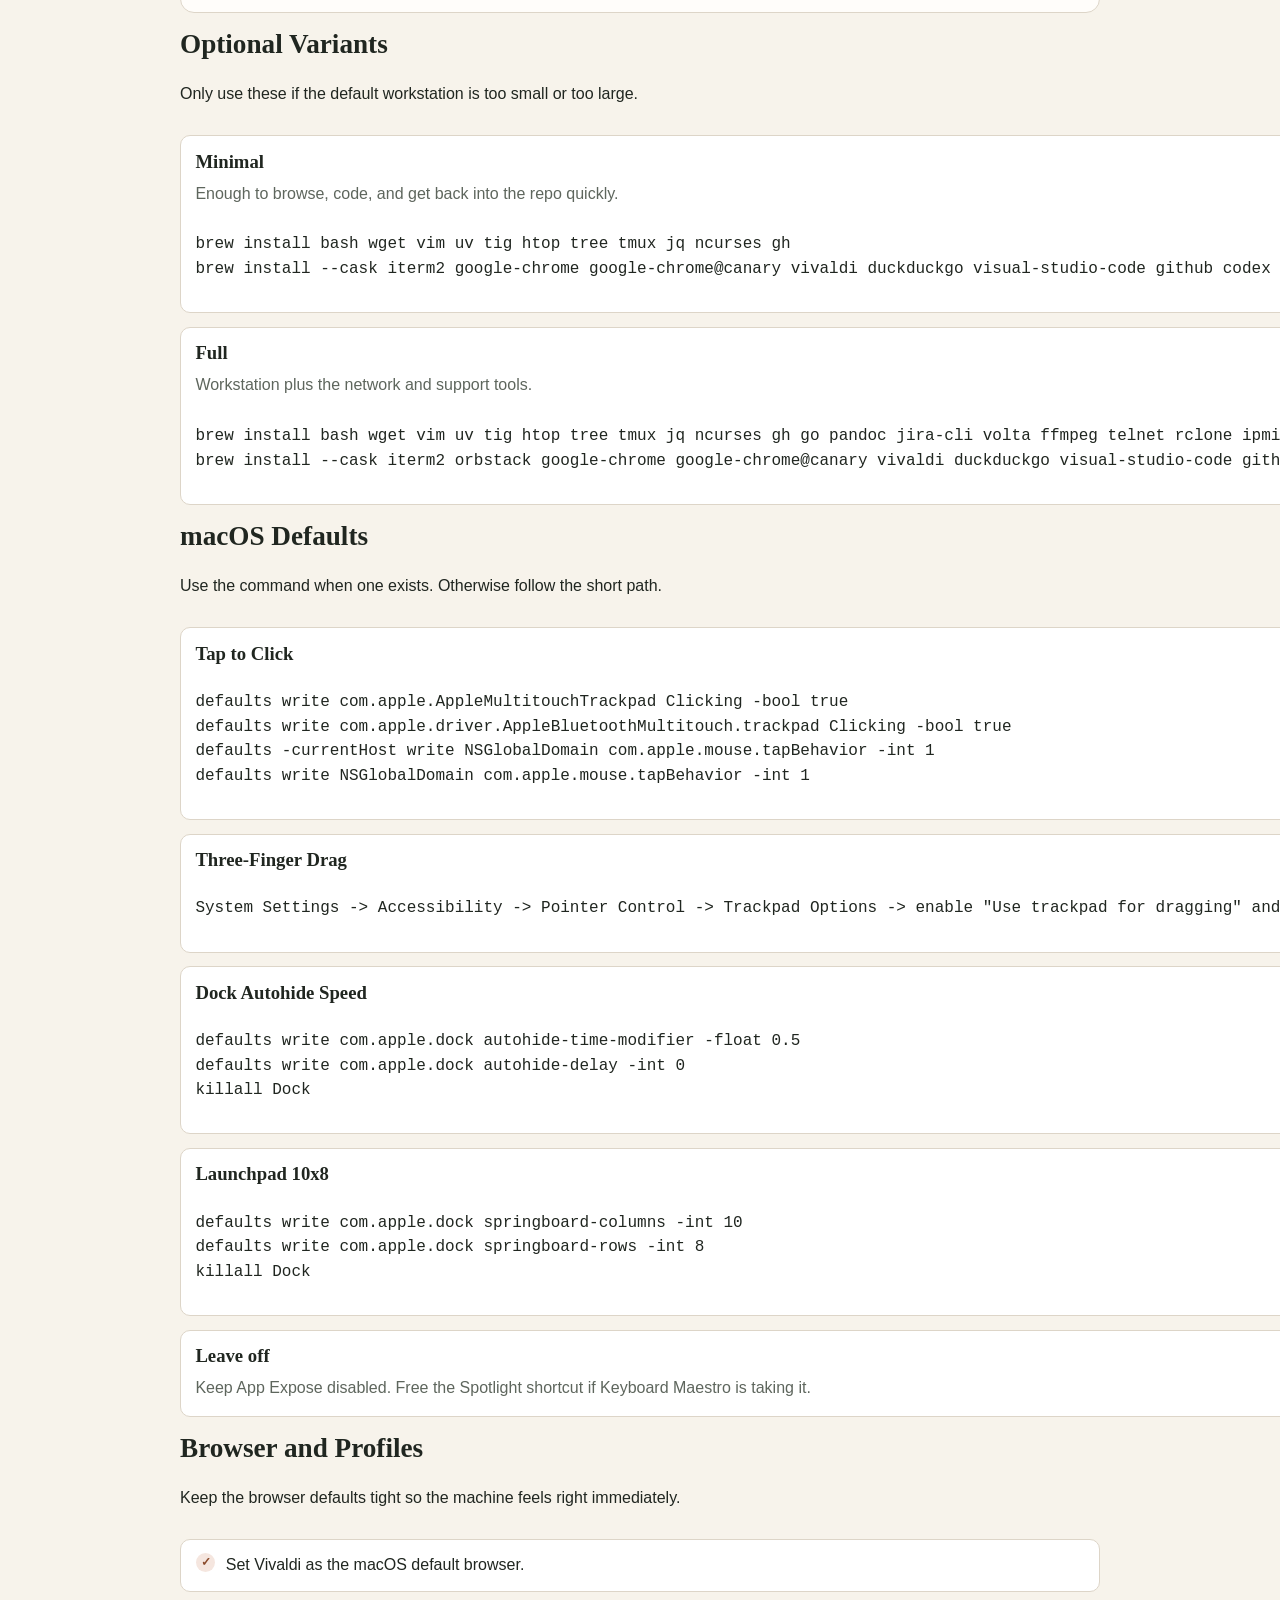
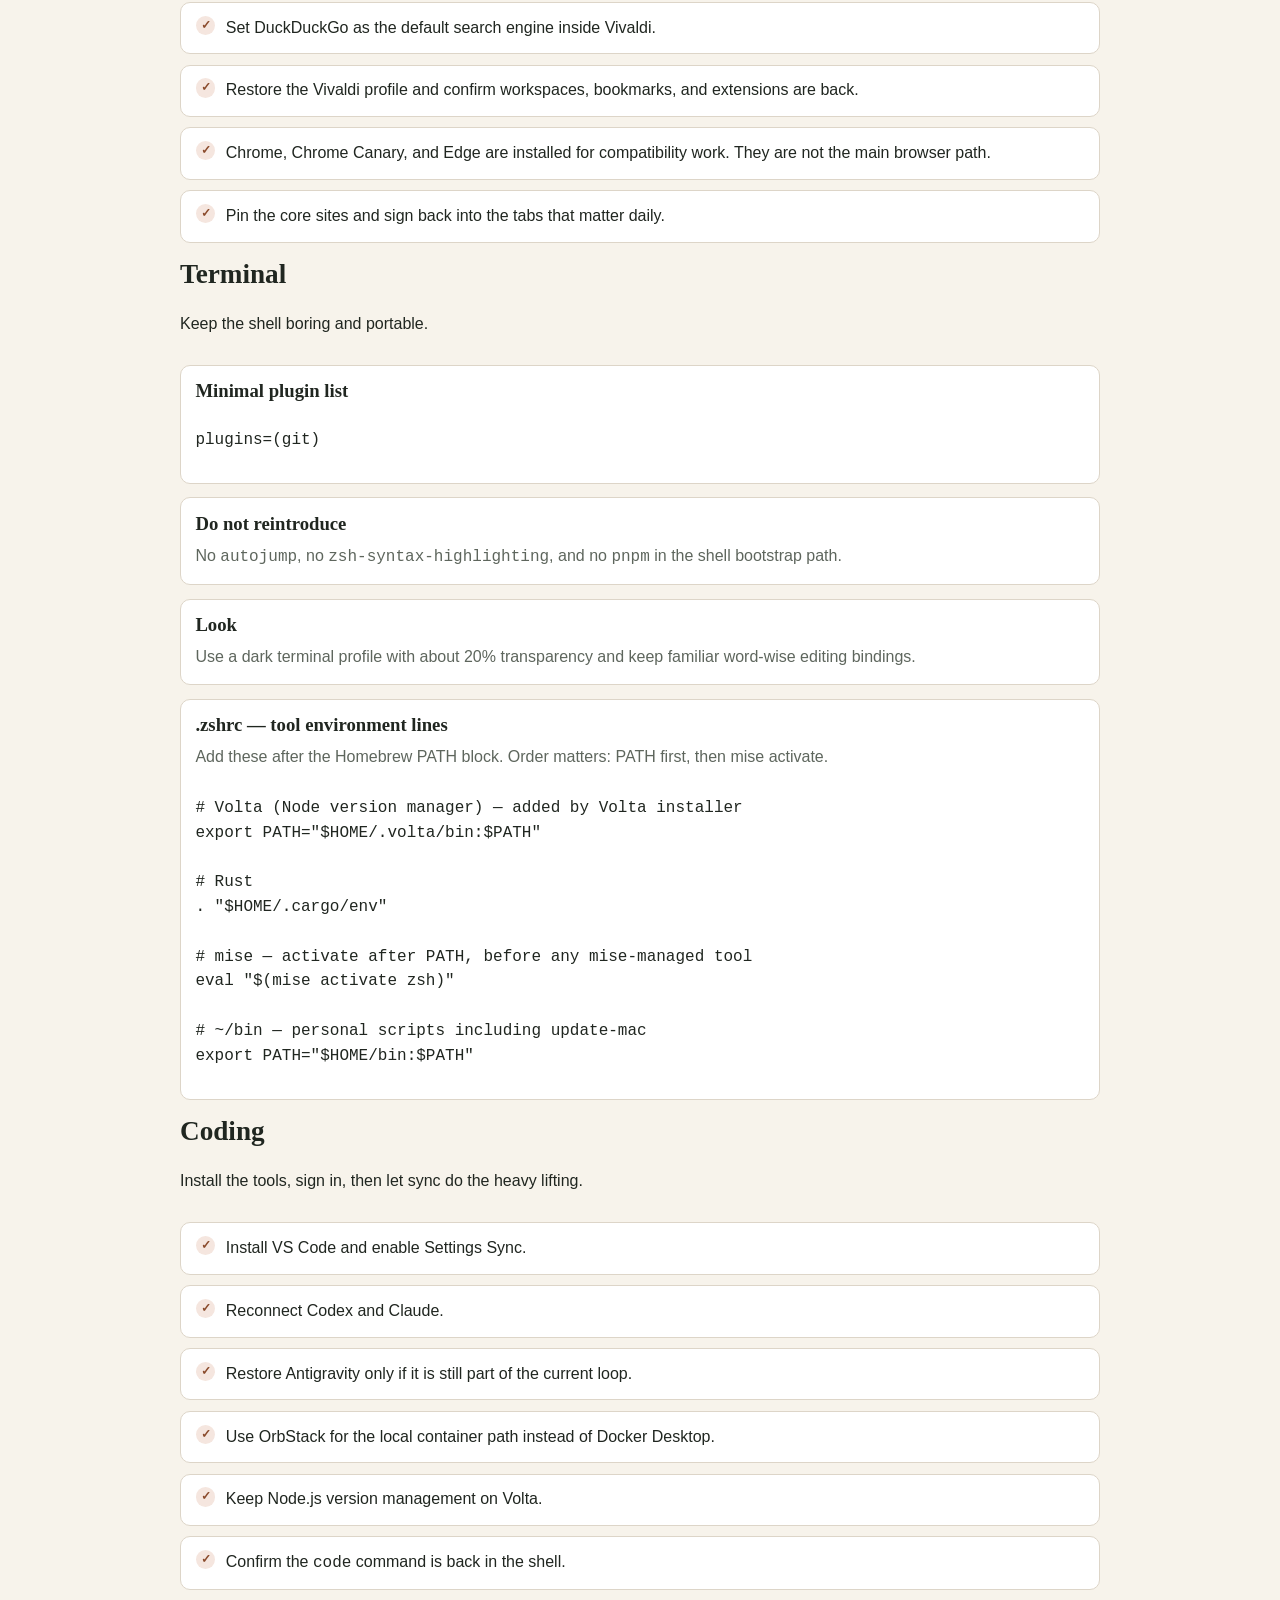
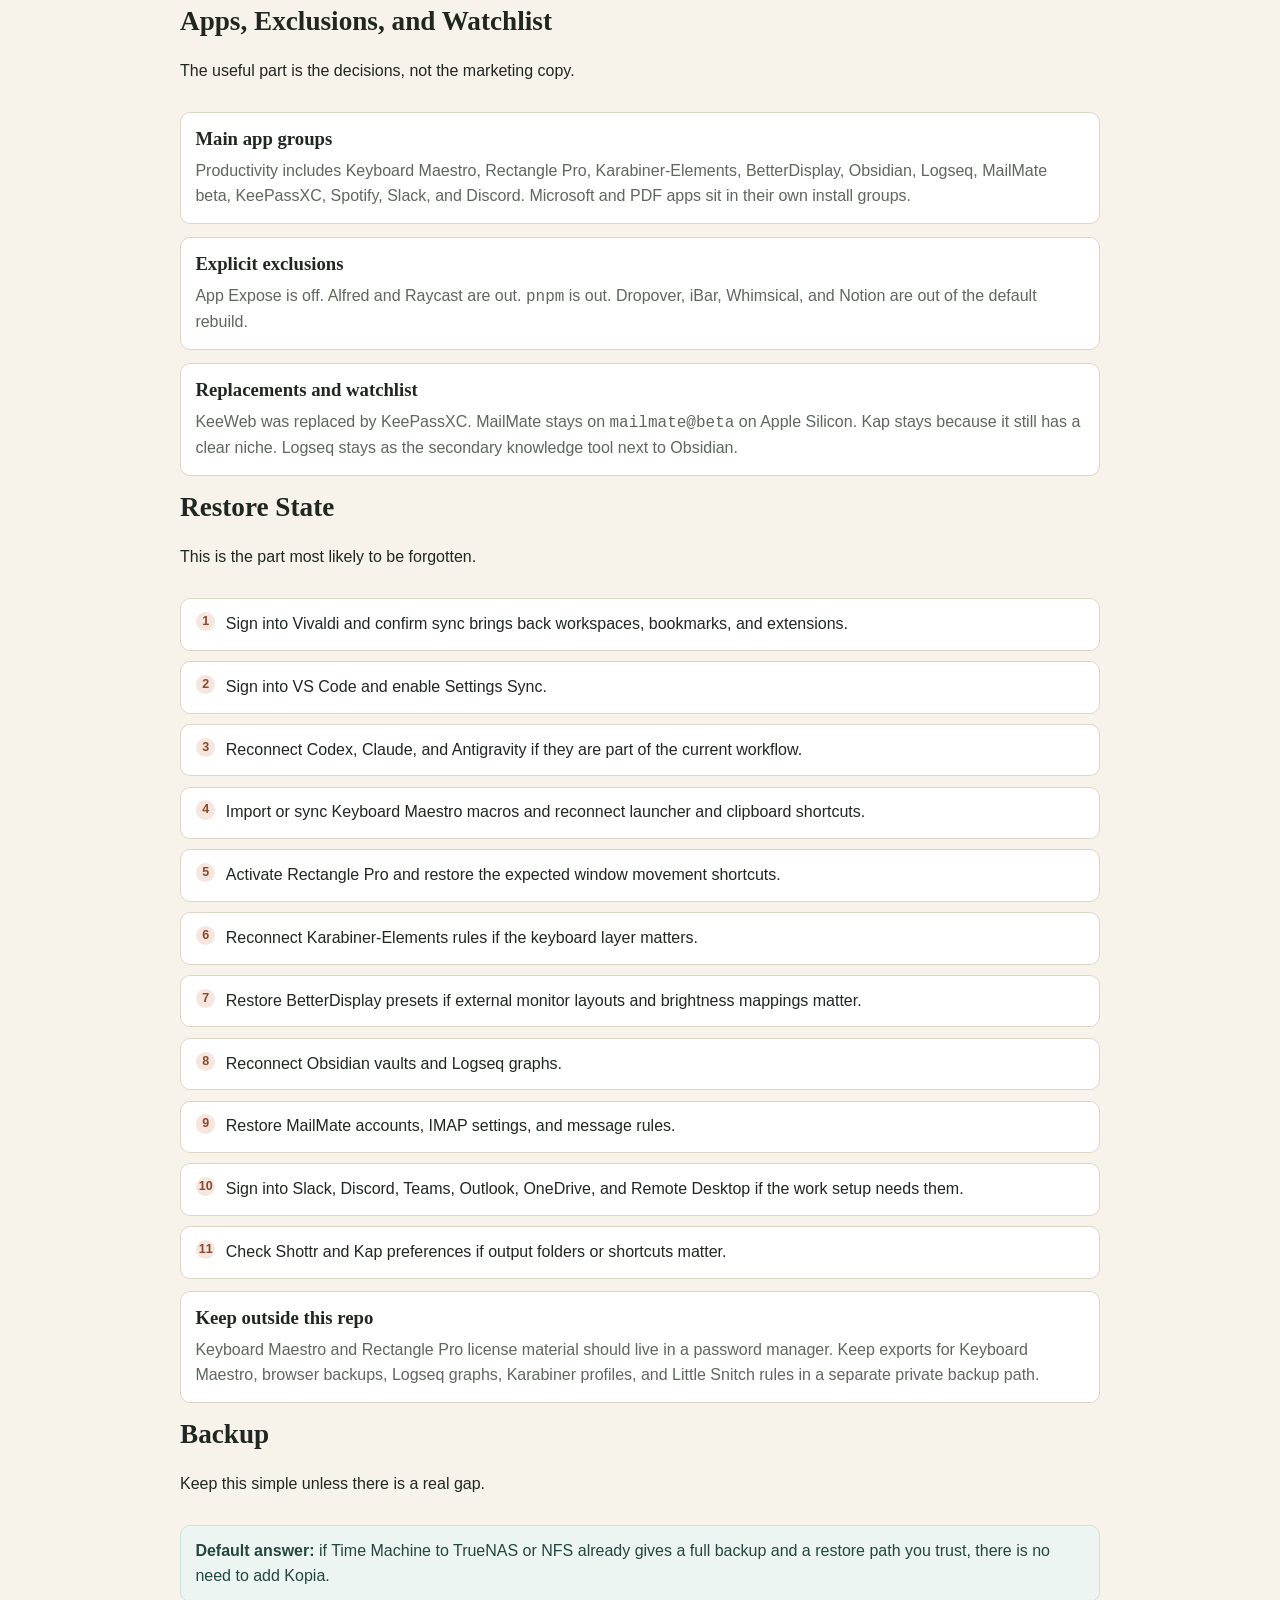
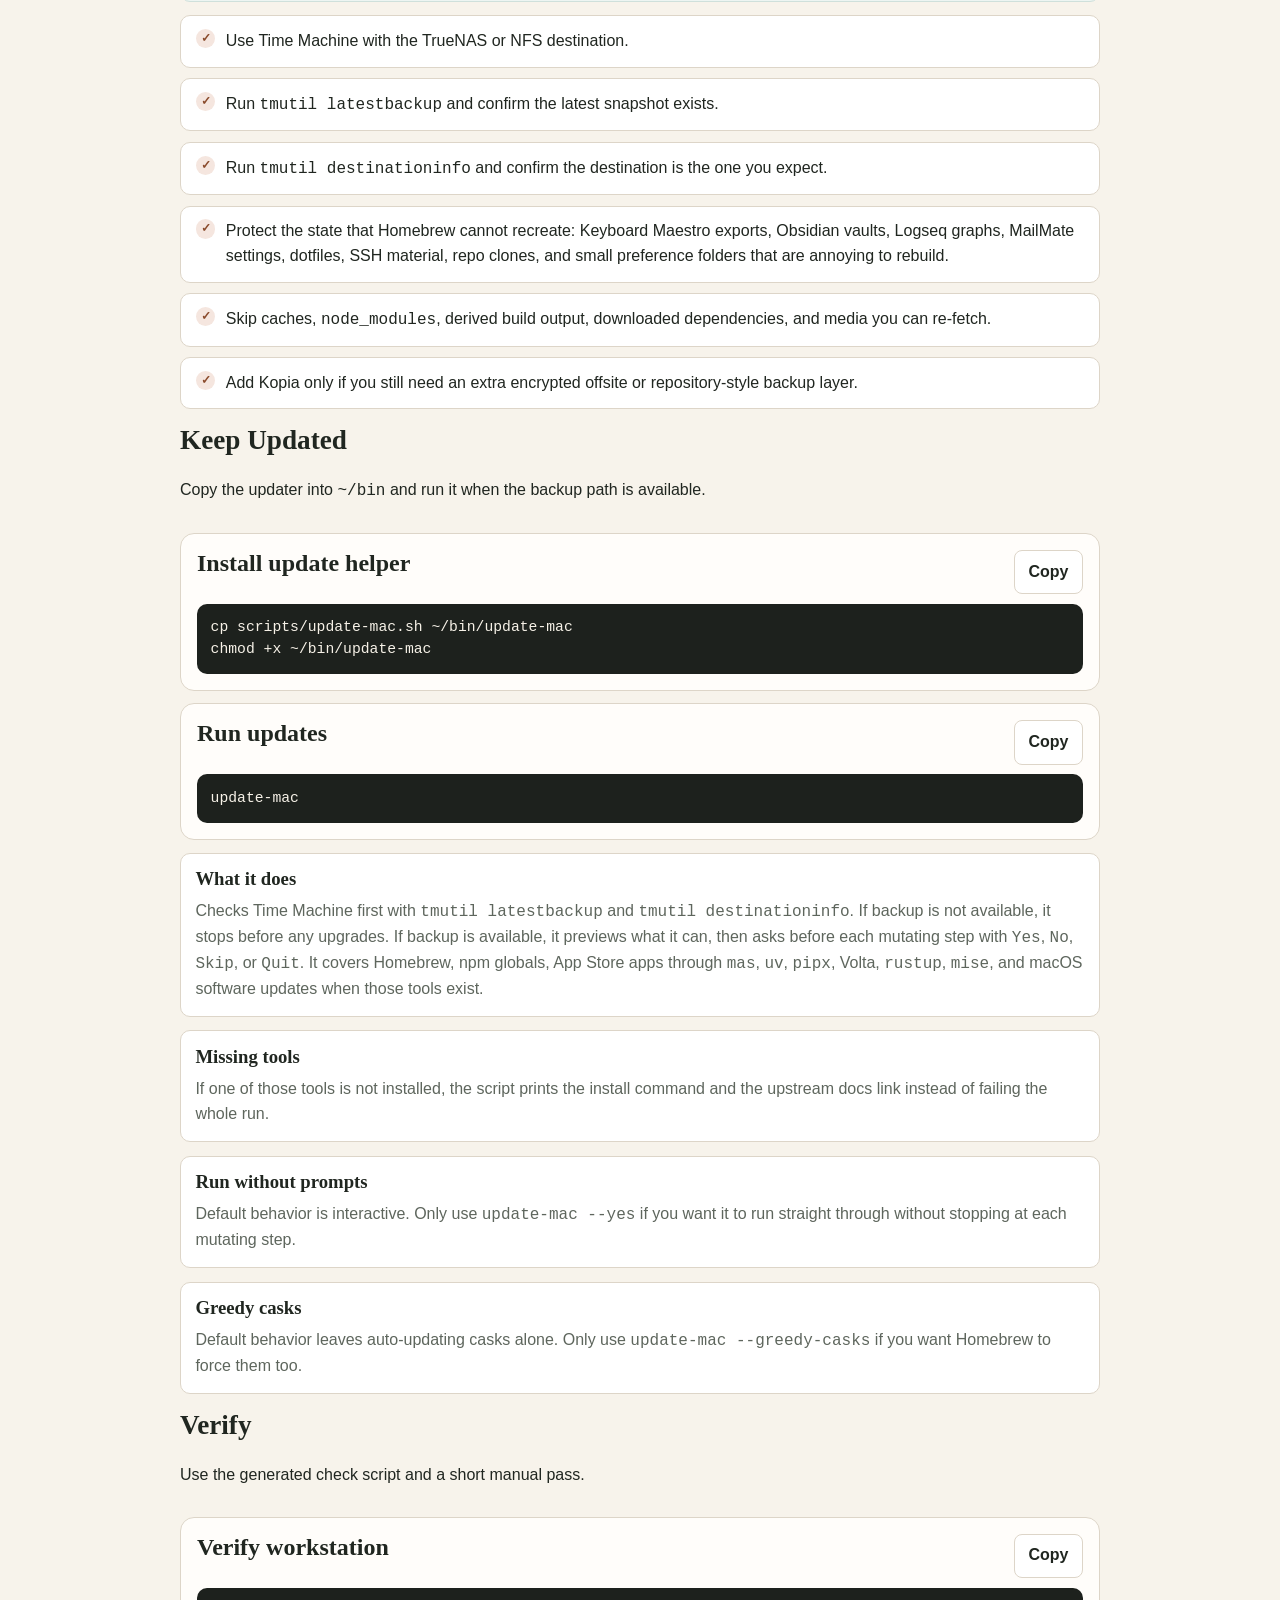
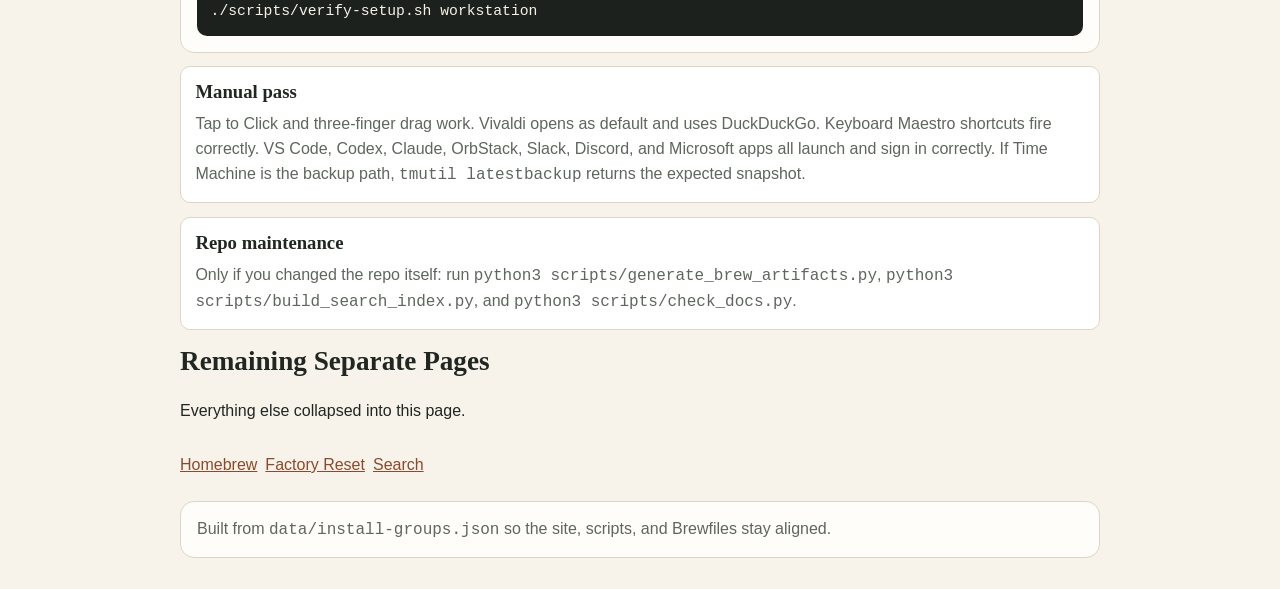
==== commit 730a6625: "updated" ====
--- a/docs/index.html
+++ b/docs/index.html
@@ -165,6 +165,21 @@
               <h3>Look</h3>
               <p>Use a dark terminal profile with about 20% transparency and keep familiar word-wise editing bindings.</p>
             </article>
+            <article class="wiki-item">
+              <h3>.zshrc — tool environment lines</h3>
+              <p>Add these after the Homebrew PATH block. Order matters: PATH first, then mise activate.</p>
+              <pre># Volta (Node version manager) — added by Volta installer
+export PATH="$HOME/.volta/bin:$PATH"
+
+# Rust
+. "$HOME/.cargo/env"
+
+# mise — activate after PATH, before any mise-managed tool
+eval "$(mise activate zsh)"
+
+# ~/bin — personal scripts including update-mac
+export PATH="$HOME/bin:$PATH"</pre>
+            </article>
           </div>
         </section>
 
@@ -269,7 +284,7 @@
           <div class="wiki-list">
             <article class="wiki-item">
               <h3>What it does</h3>
-              <p>Checks Time Machine first with <code>tmutil latestbackup</code> and <code>tmutil destinationinfo</code>. If backup is not available, it stops before any upgrades. If backup is available, it previews what it can, then asks before each mutating step with <code>Yes</code>, <code>No</code>, <code>Skip</code>, or <code>Quit</code>. It covers Homebrew, npm globals, App Store apps through <code>mas</code>, <code>uv</code>, <code>pipx</code>, Volta, <code>rustup</code>, <code>asdf</code>, <code>mise</code>, and macOS software updates when those tools exist.</p>
+              <p>Checks Time Machine first with <code>tmutil latestbackup</code> and <code>tmutil destinationinfo</code>. If backup is not available, it stops before any upgrades. If backup is available, it previews what it can, then asks before each mutating step with <code>Yes</code>, <code>No</code>, <code>Skip</code>, or <code>Quit</code>. It covers Homebrew, npm globals, App Store apps through <code>mas</code>, <code>uv</code>, <code>pipx</code>, Volta, <code>rustup</code>, <code>mise</code>, and macOS software updates when those tools exist.</p>
             </article>
             <article class="wiki-item">
               <h3>Missing tools</h3>
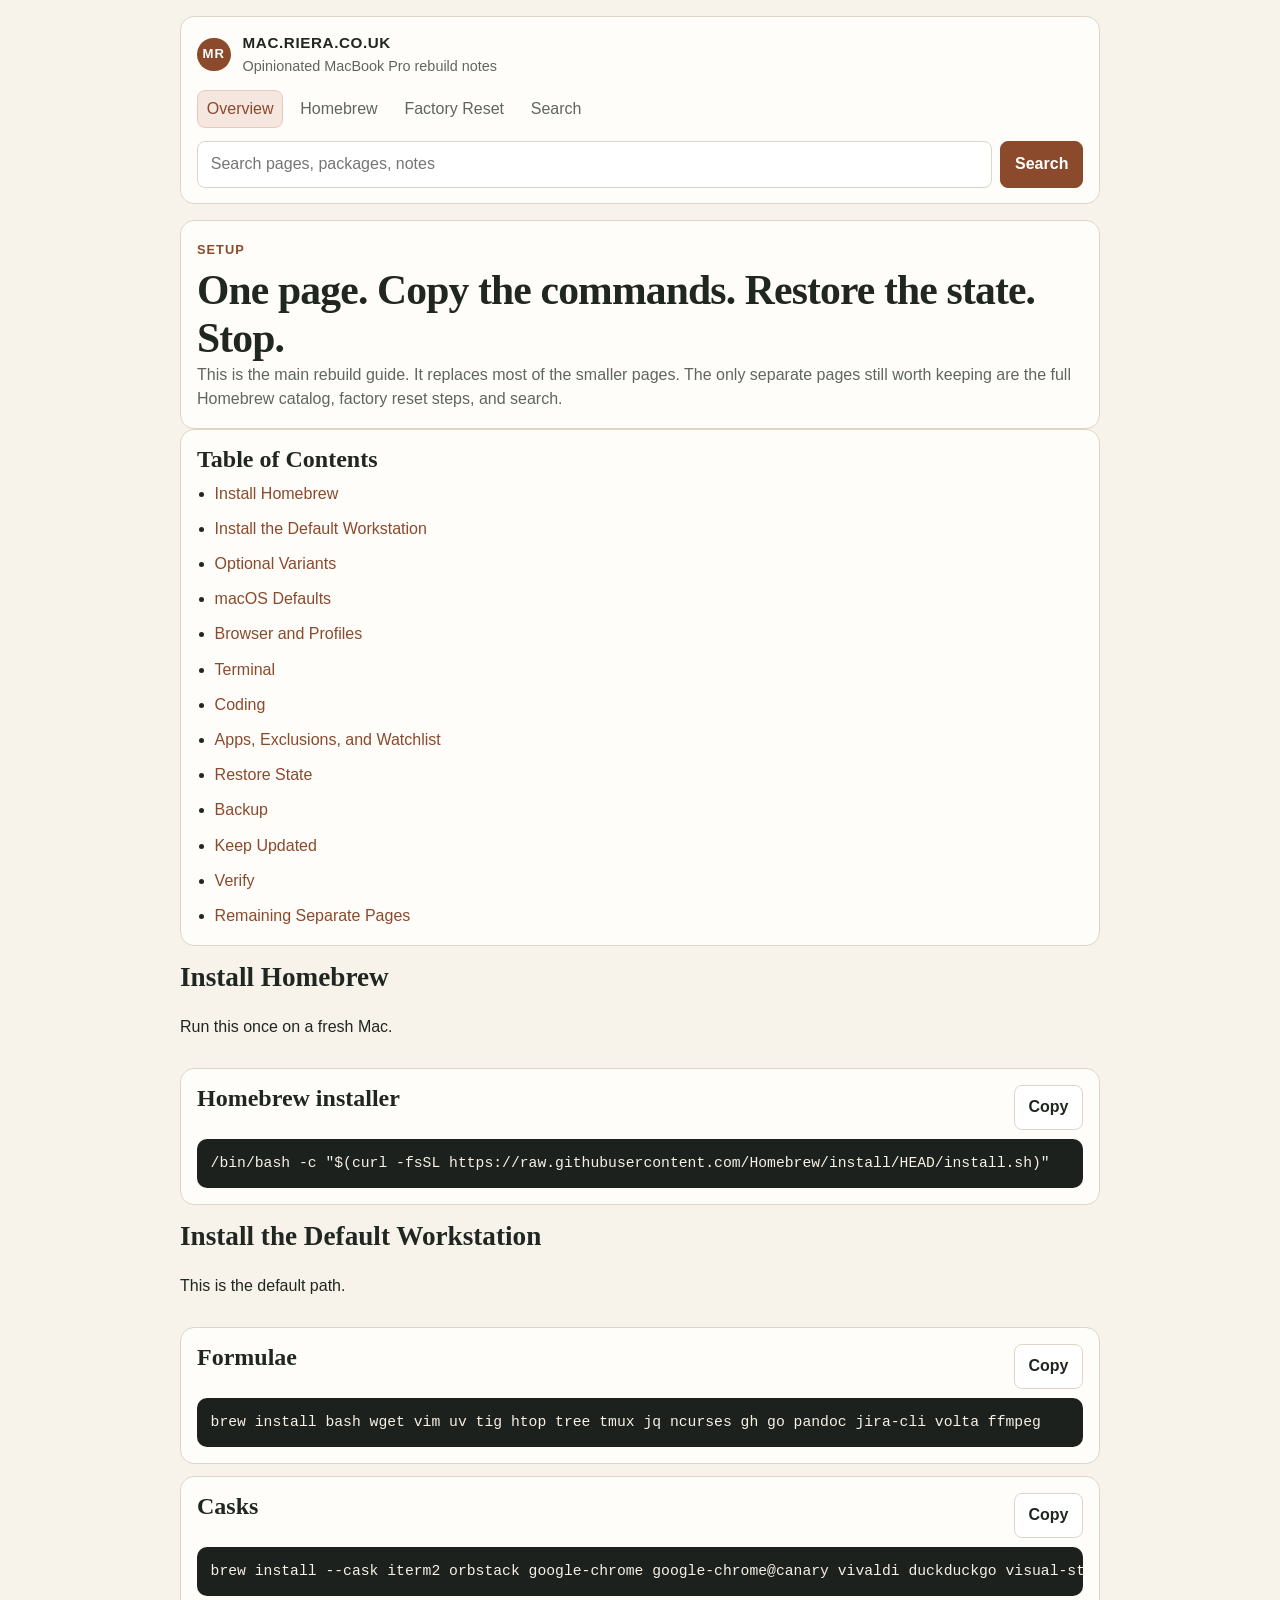
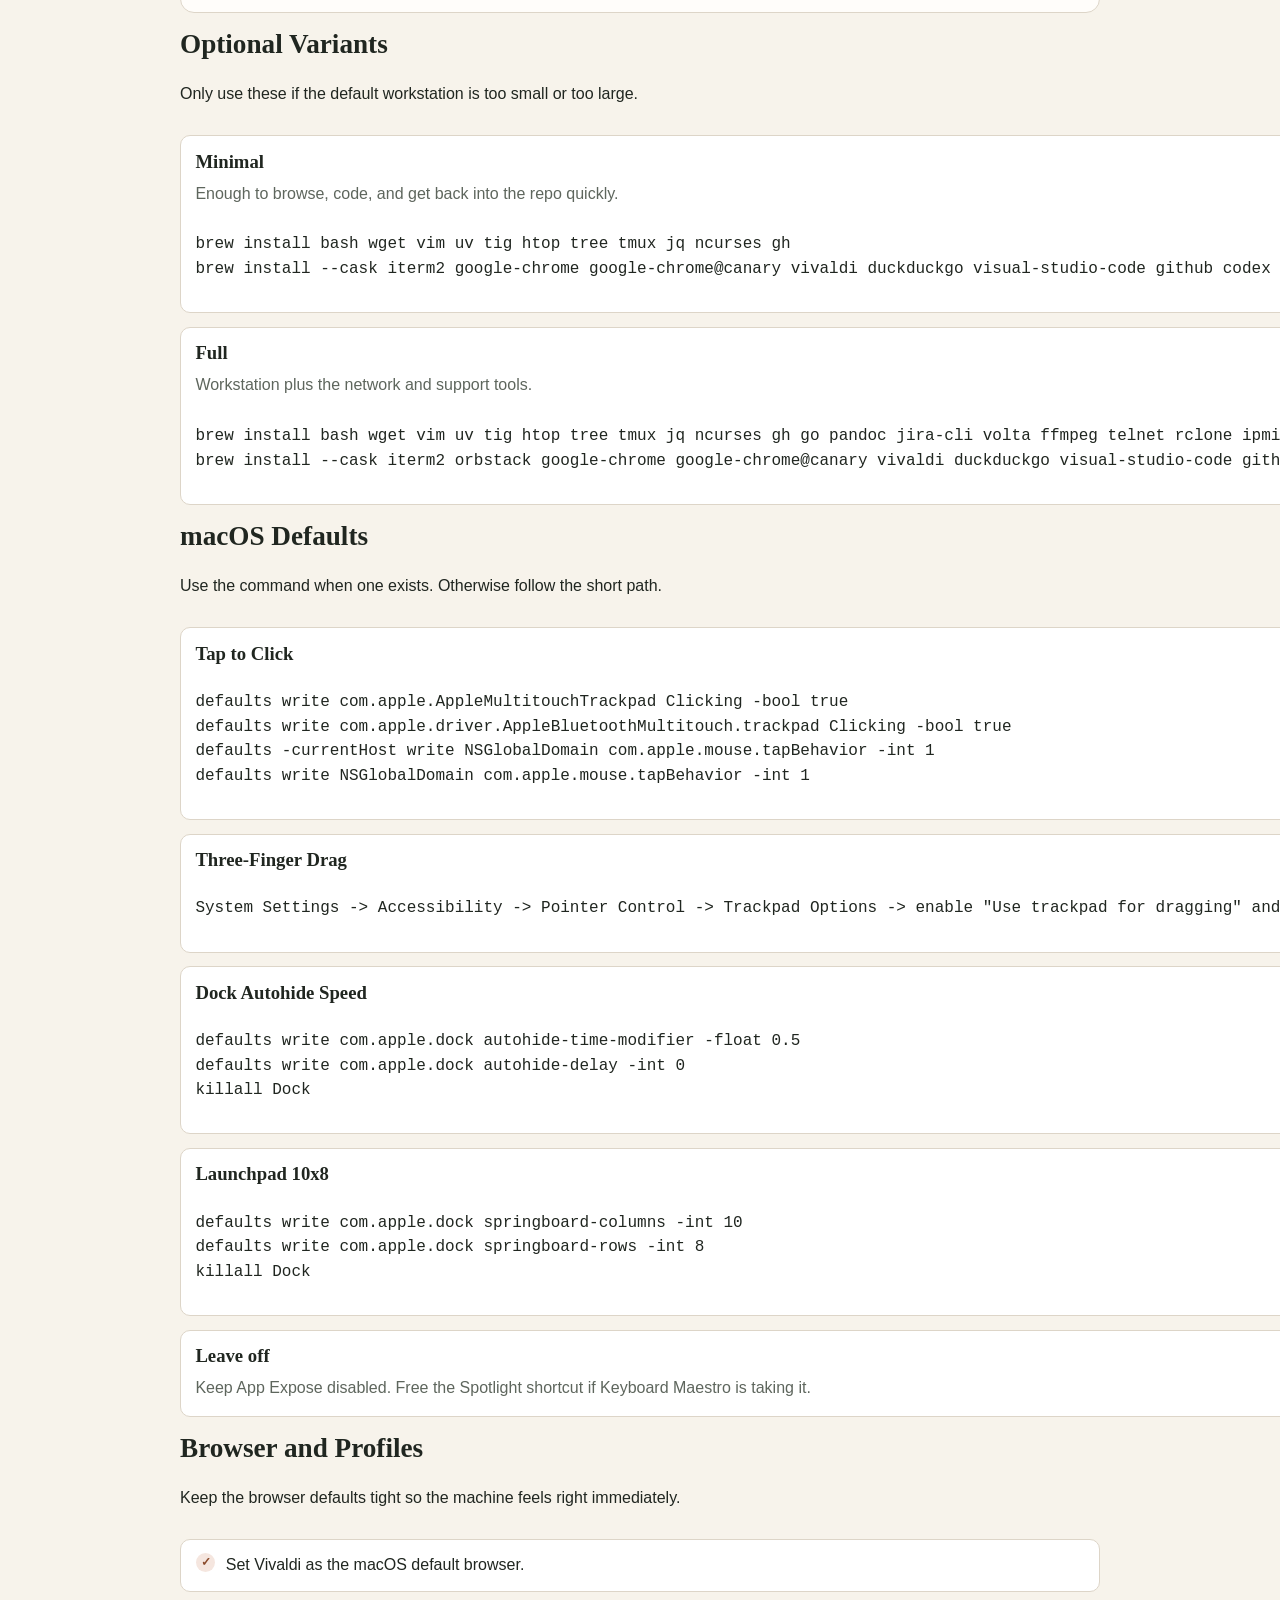
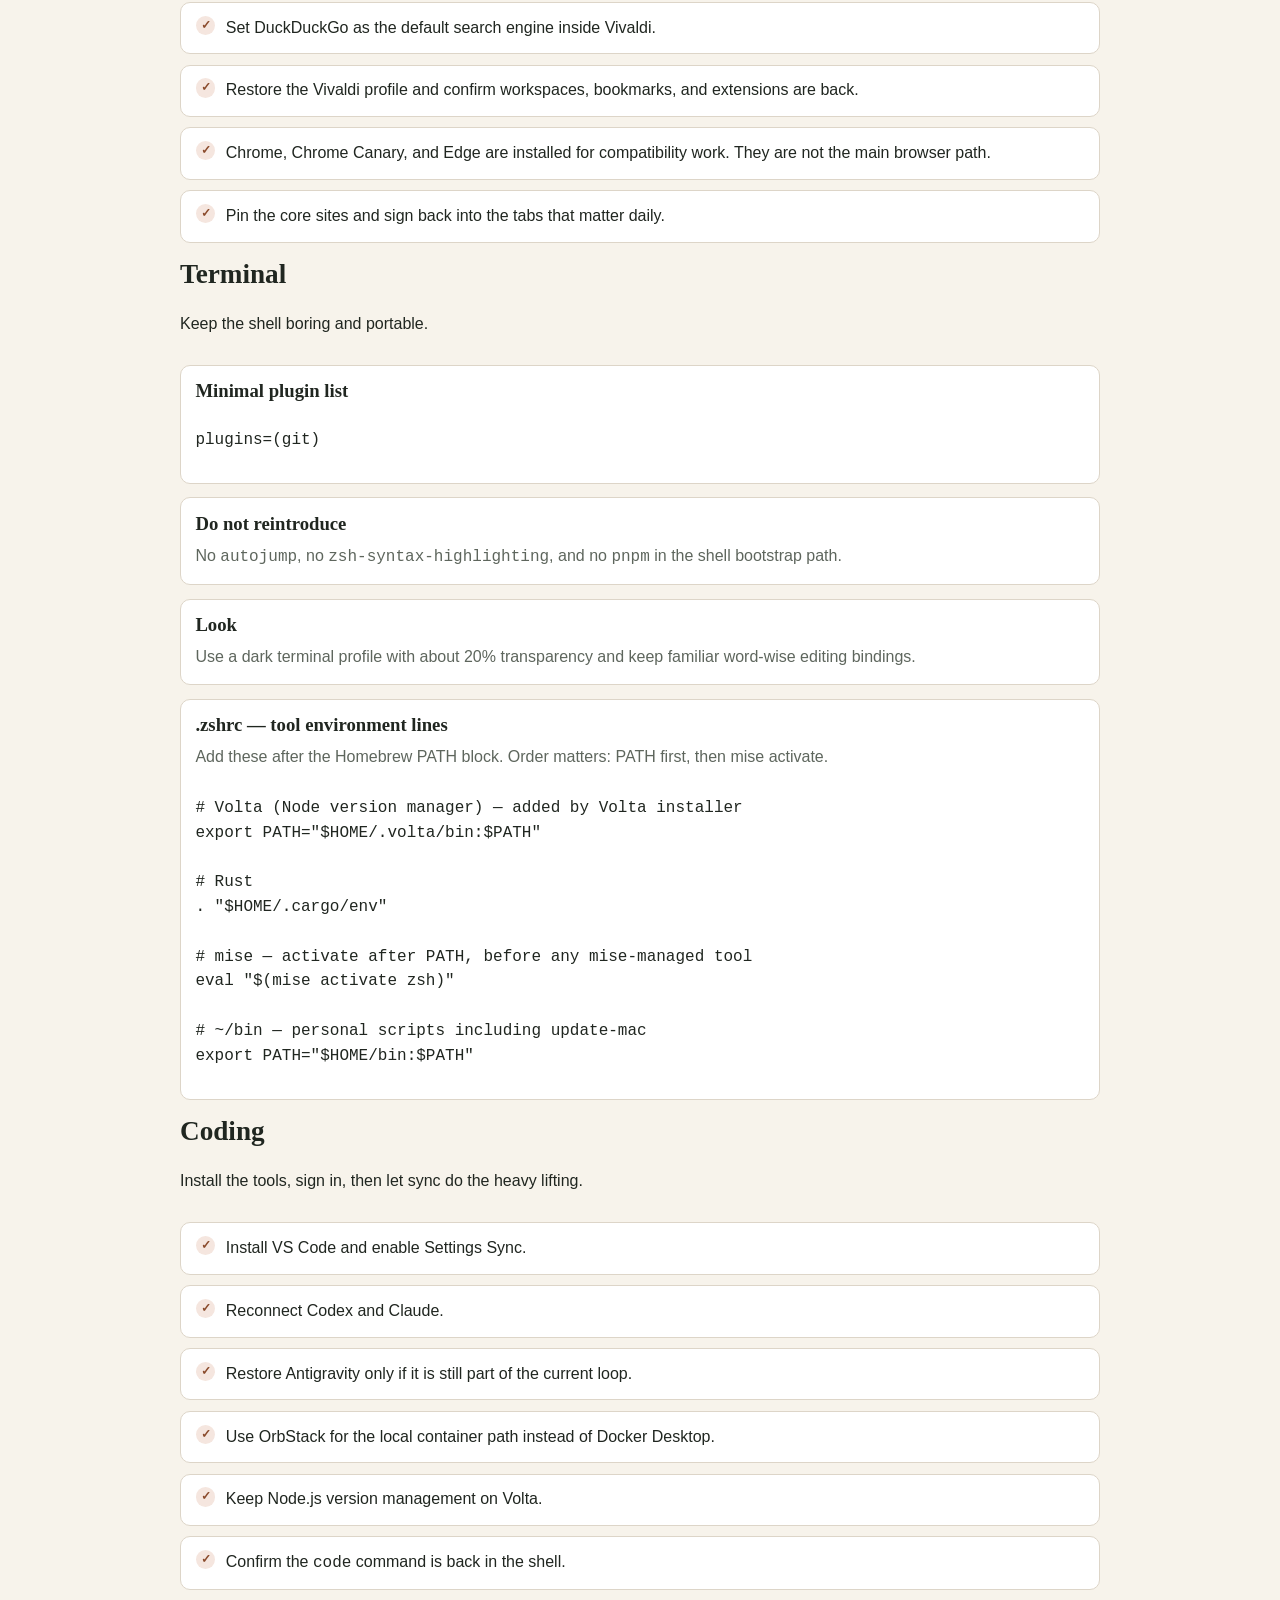
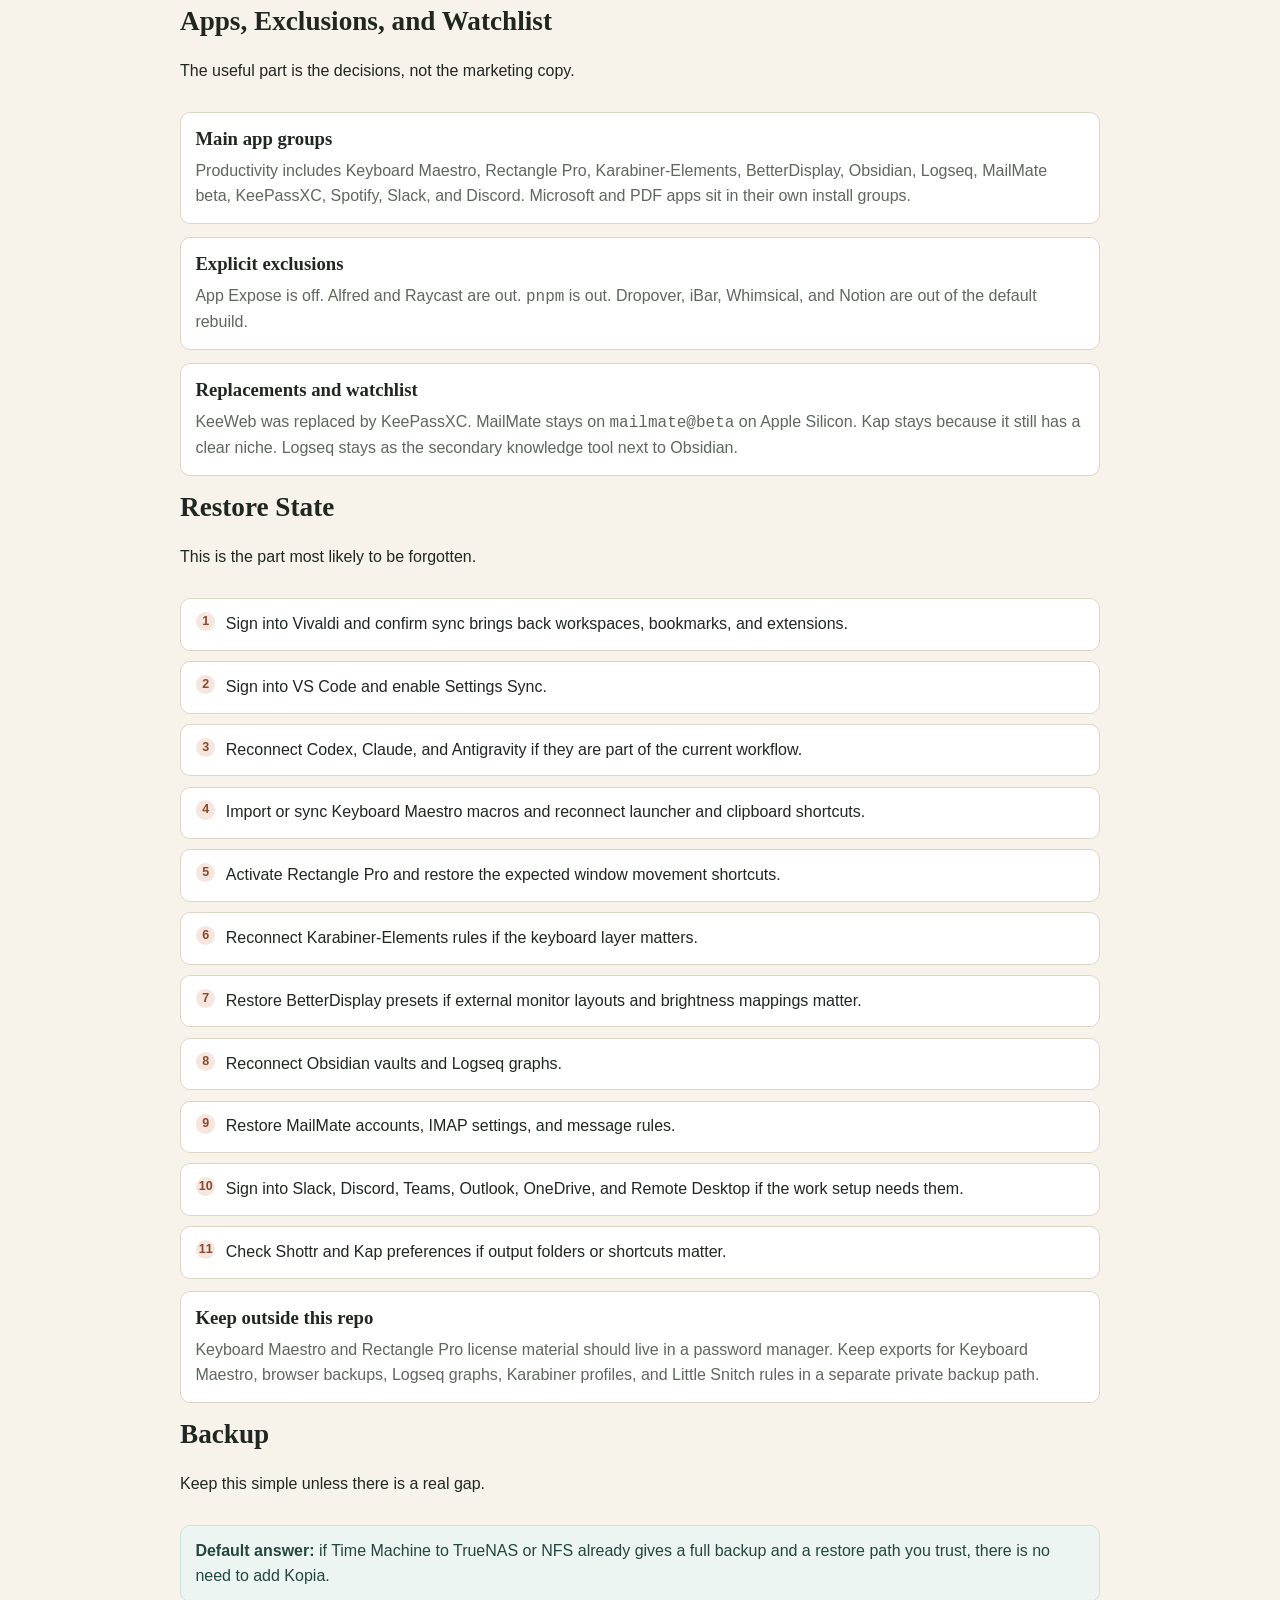
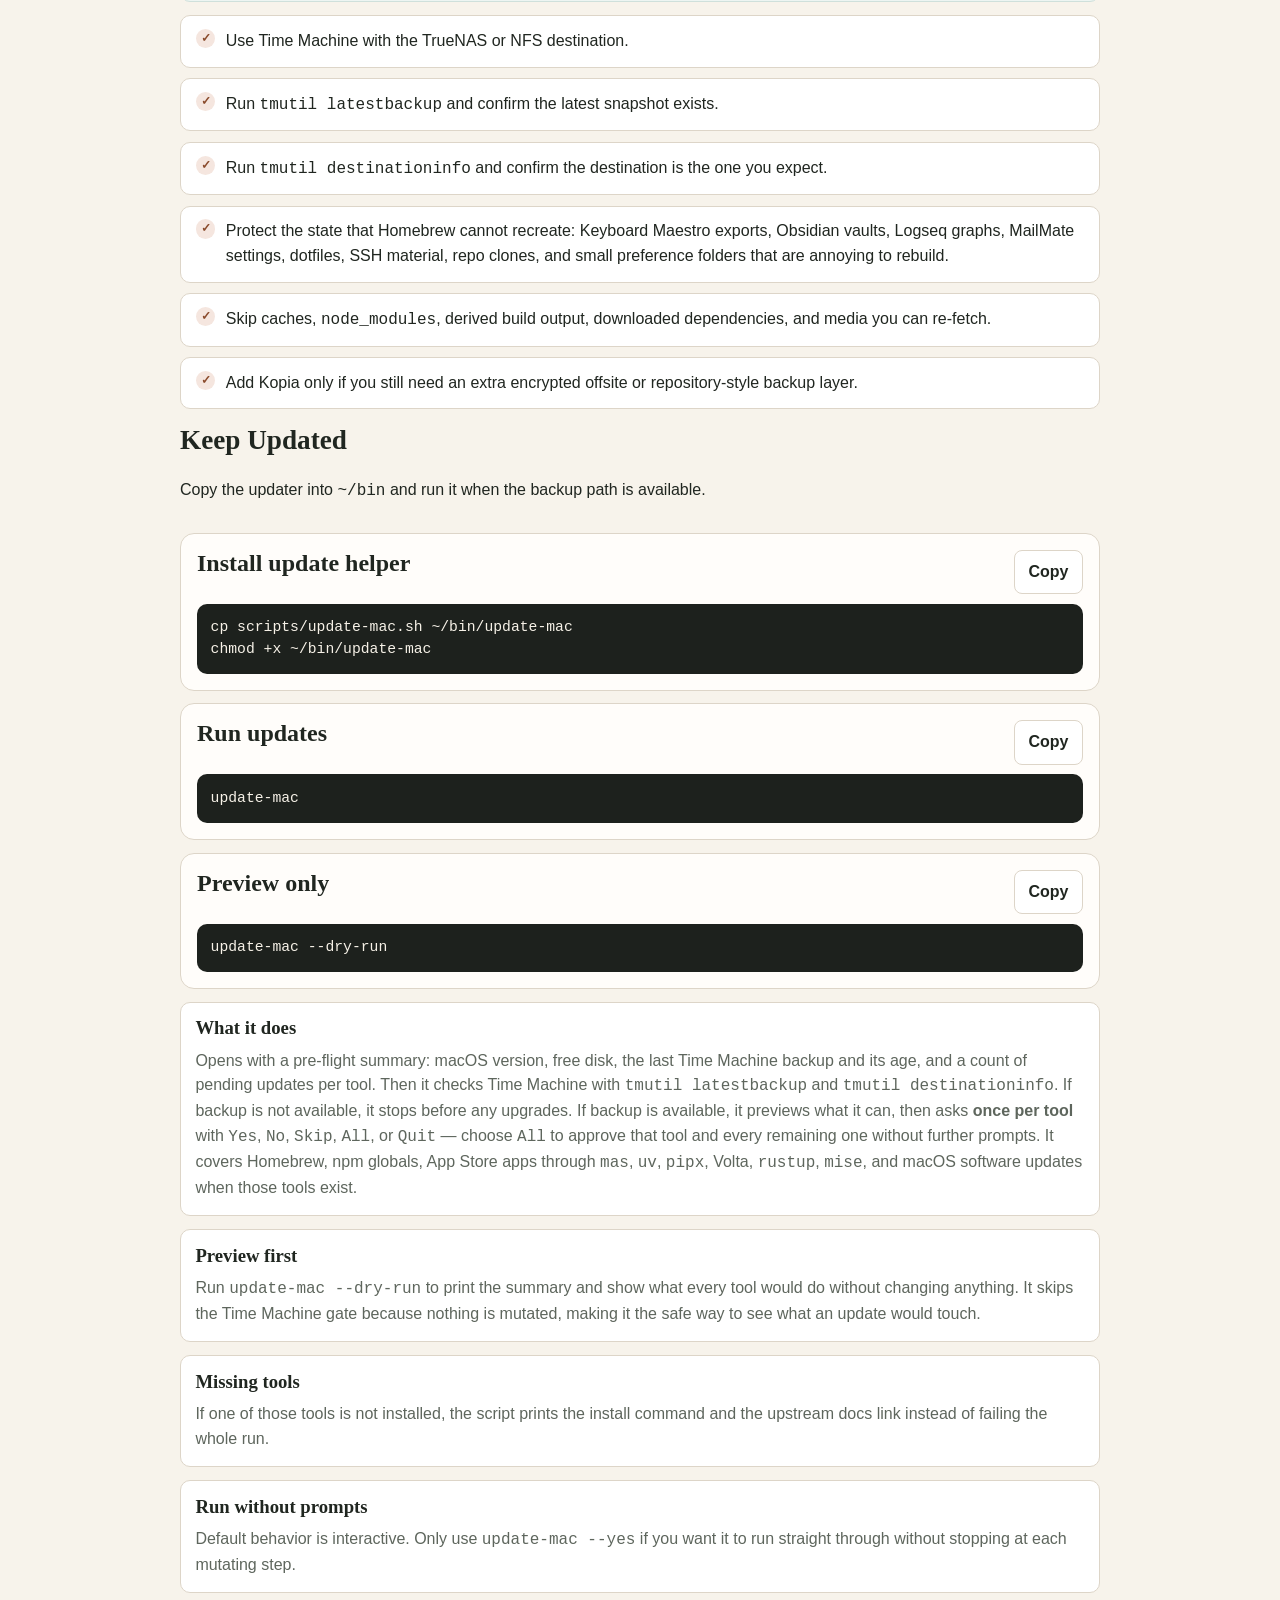
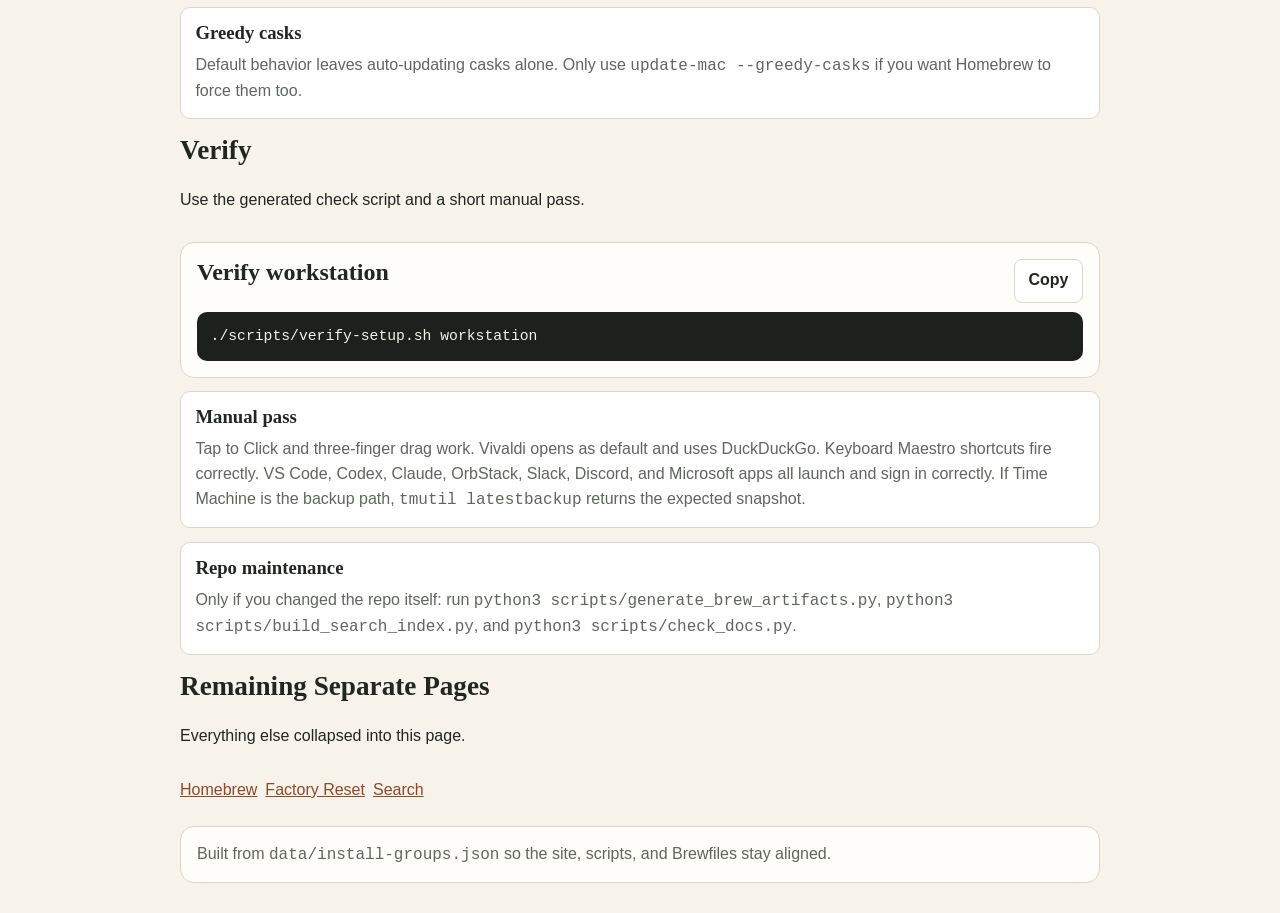
==== commit db4320d0: "docs(update-mac): document dry-run, [A]ll prompt, and start summary Update README and the Pages site" ====
--- a/docs/index.html
+++ b/docs/index.html
@@ -281,10 +281,21 @@
             </div>
             <pre>update-mac</pre>
           </section>
+          <section class="panel command-block">
+            <div class="command-meta">
+              <div><h2>Preview only</h2></div>
+              <button type="button" class="button button-subtle" data-copy-text="update-mac --dry-run">Copy</button>
+            </div>
+            <pre>update-mac --dry-run</pre>
+          </section>
           <div class="wiki-list">
             <article class="wiki-item">
               <h3>What it does</h3>
-              <p>Checks Time Machine first with <code>tmutil latestbackup</code> and <code>tmutil destinationinfo</code>. If backup is not available, it stops before any upgrades. If backup is available, it previews what it can, then asks before each mutating step with <code>Yes</code>, <code>No</code>, <code>Skip</code>, or <code>Quit</code>. It covers Homebrew, npm globals, App Store apps through <code>mas</code>, <code>uv</code>, <code>pipx</code>, Volta, <code>rustup</code>, <code>mise</code>, and macOS software updates when those tools exist.</p>
+              <p>Opens with a pre-flight summary: macOS version, free disk, the last Time Machine backup and its age, and a count of pending updates per tool. Then it checks Time Machine with <code>tmutil latestbackup</code> and <code>tmutil destinationinfo</code>. If backup is not available, it stops before any upgrades. If backup is available, it previews what it can, then asks <strong>once per tool</strong> with <code>Yes</code>, <code>No</code>, <code>Skip</code>, <code>All</code>, or <code>Quit</code> — choose <code>All</code> to approve that tool and every remaining one without further prompts. It covers Homebrew, npm globals, App Store apps through <code>mas</code>, <code>uv</code>, <code>pipx</code>, Volta, <code>rustup</code>, <code>mise</code>, and macOS software updates when those tools exist.</p>
+            </article>
+            <article class="wiki-item">
+              <h3>Preview first</h3>
+              <p>Run <code>update-mac --dry-run</code> to print the summary and show what every tool would do without changing anything. It skips the Time Machine gate because nothing is mutated, making it the safe way to see what an update would touch.</p>
             </article>
             <article class="wiki-item">
               <h3>Missing tools</h3>
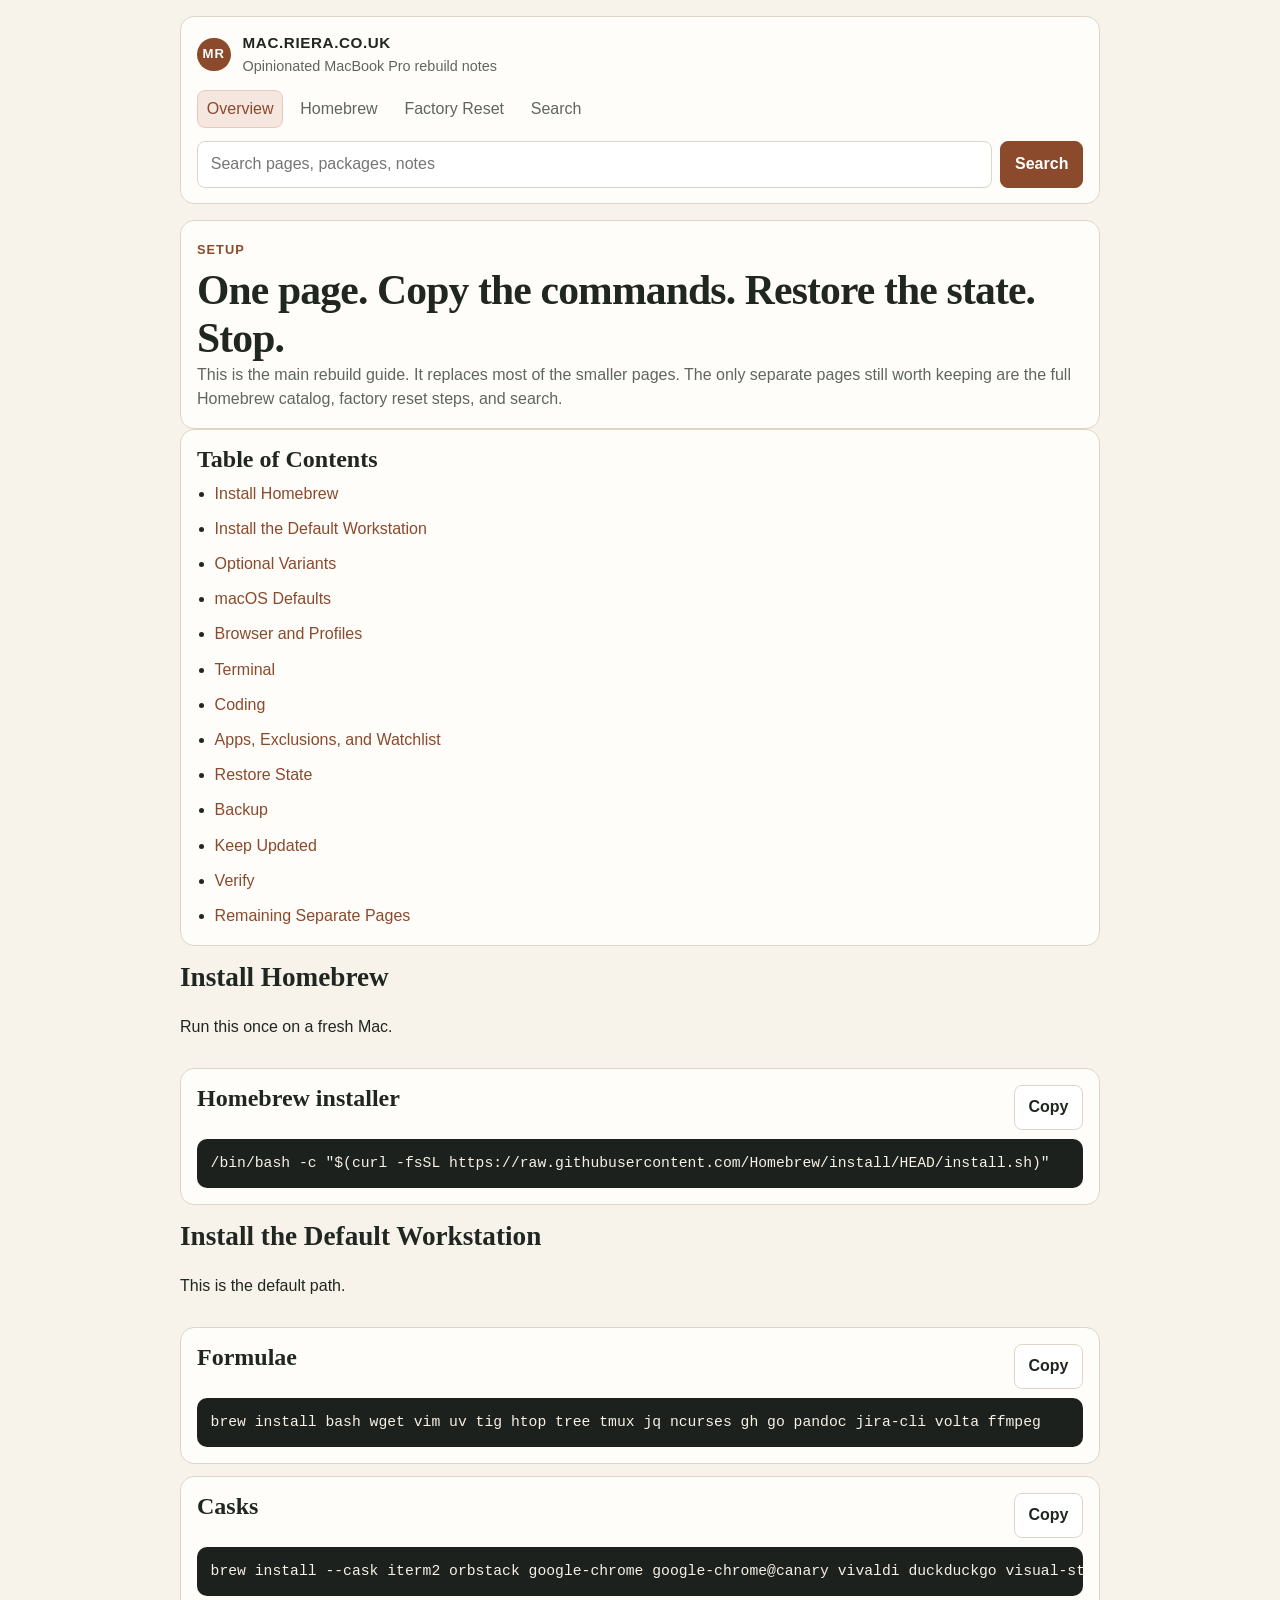
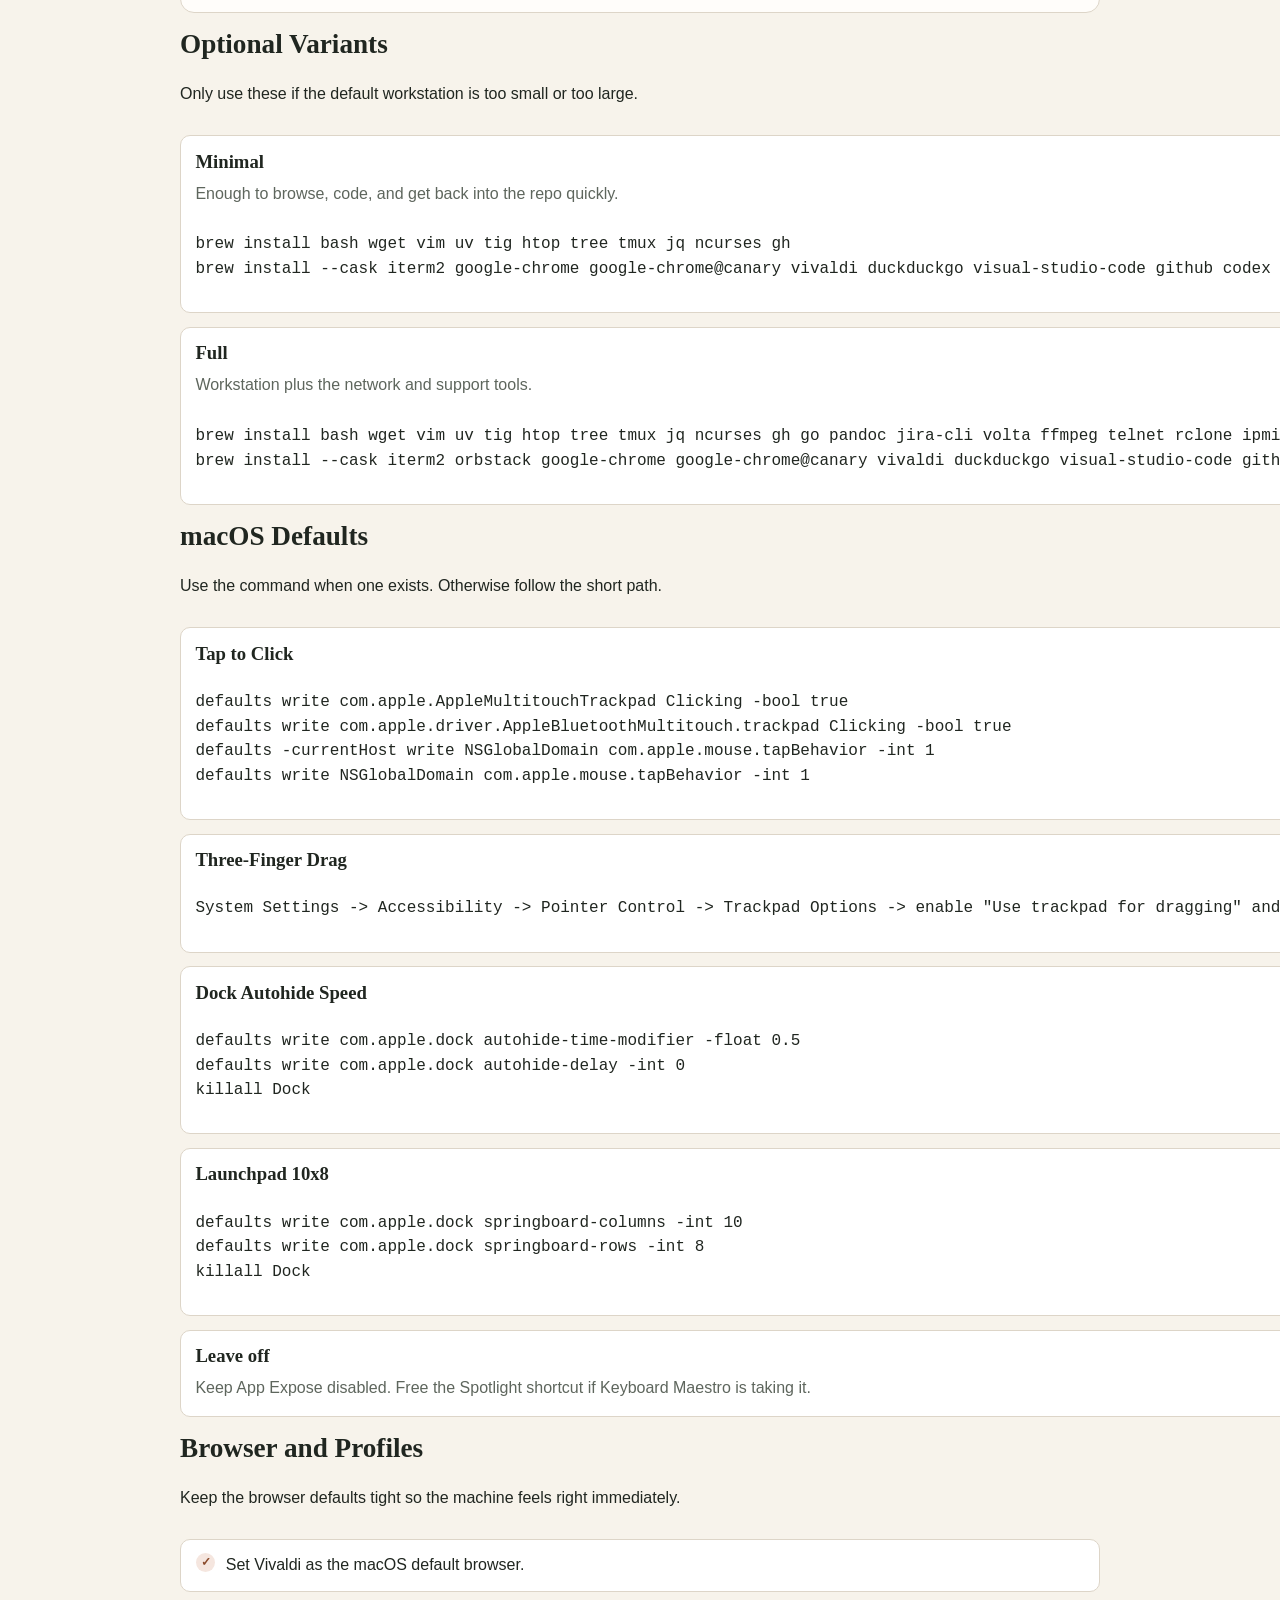
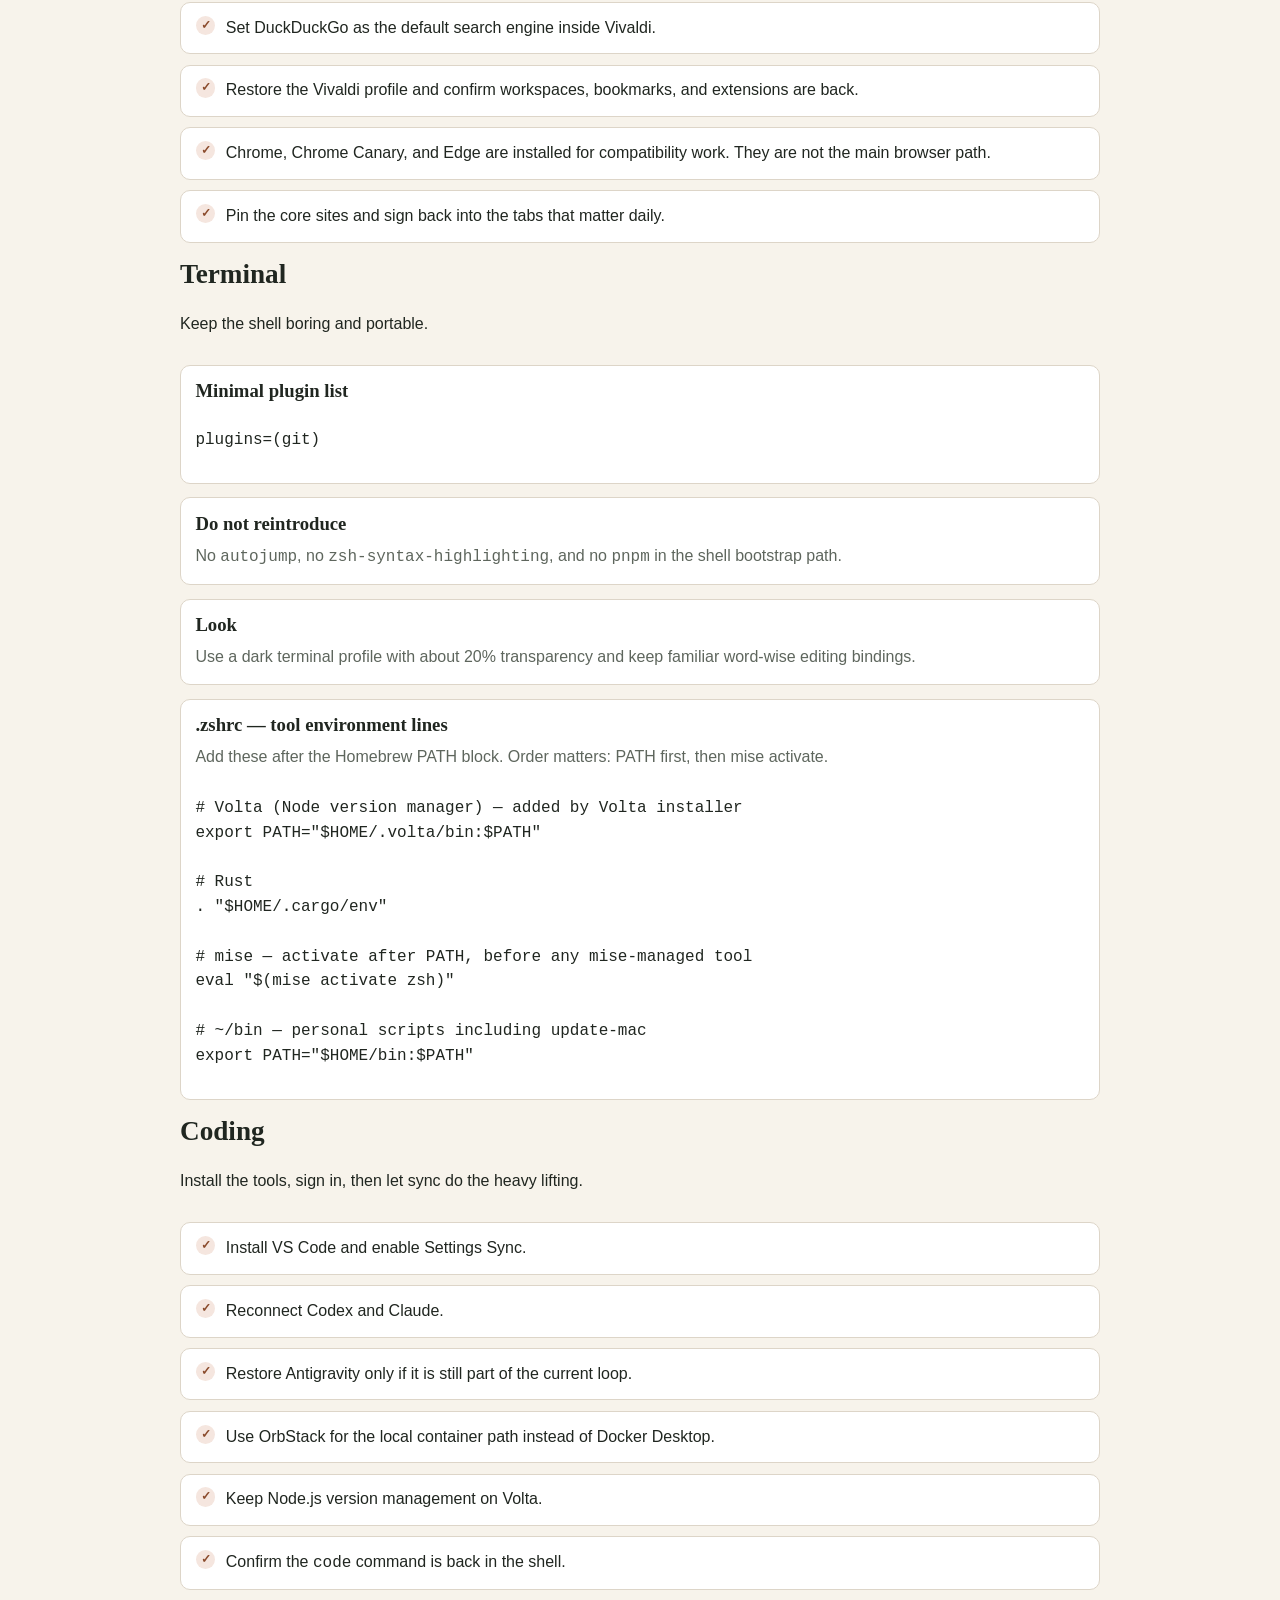
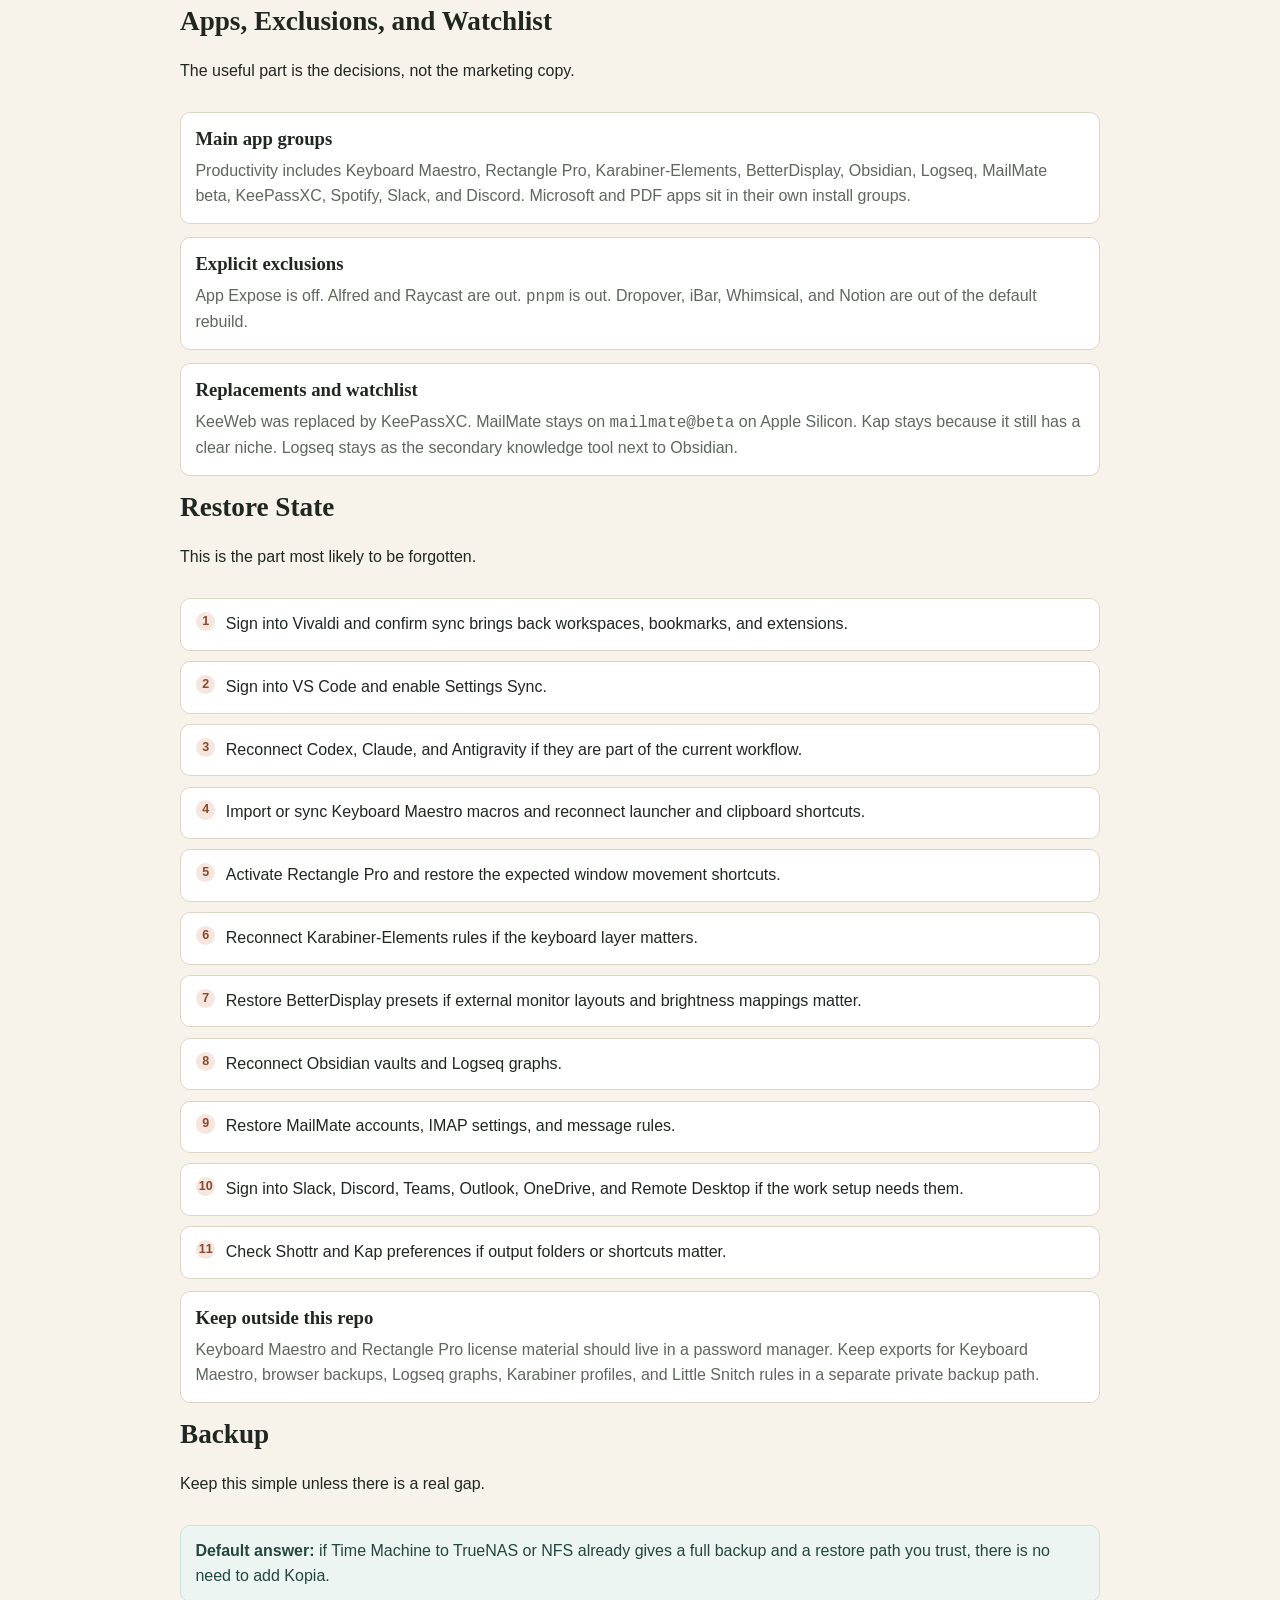
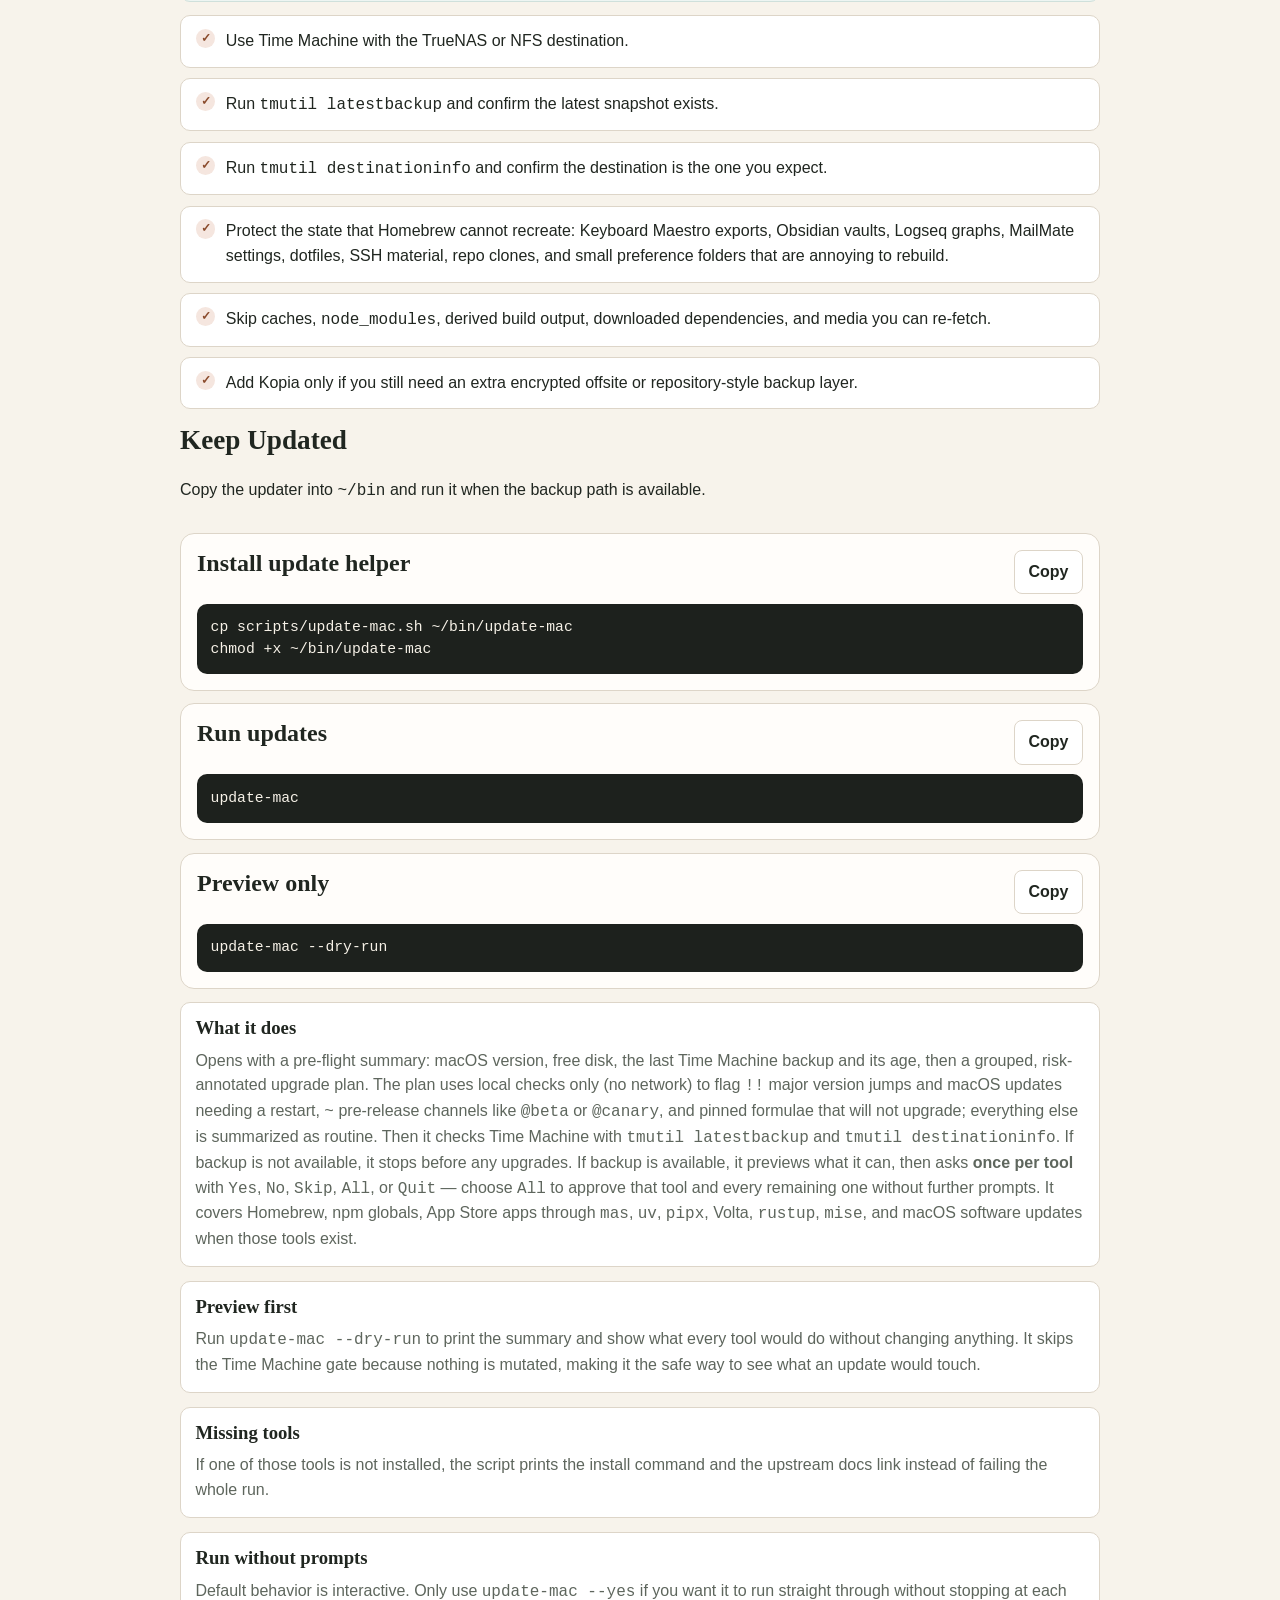
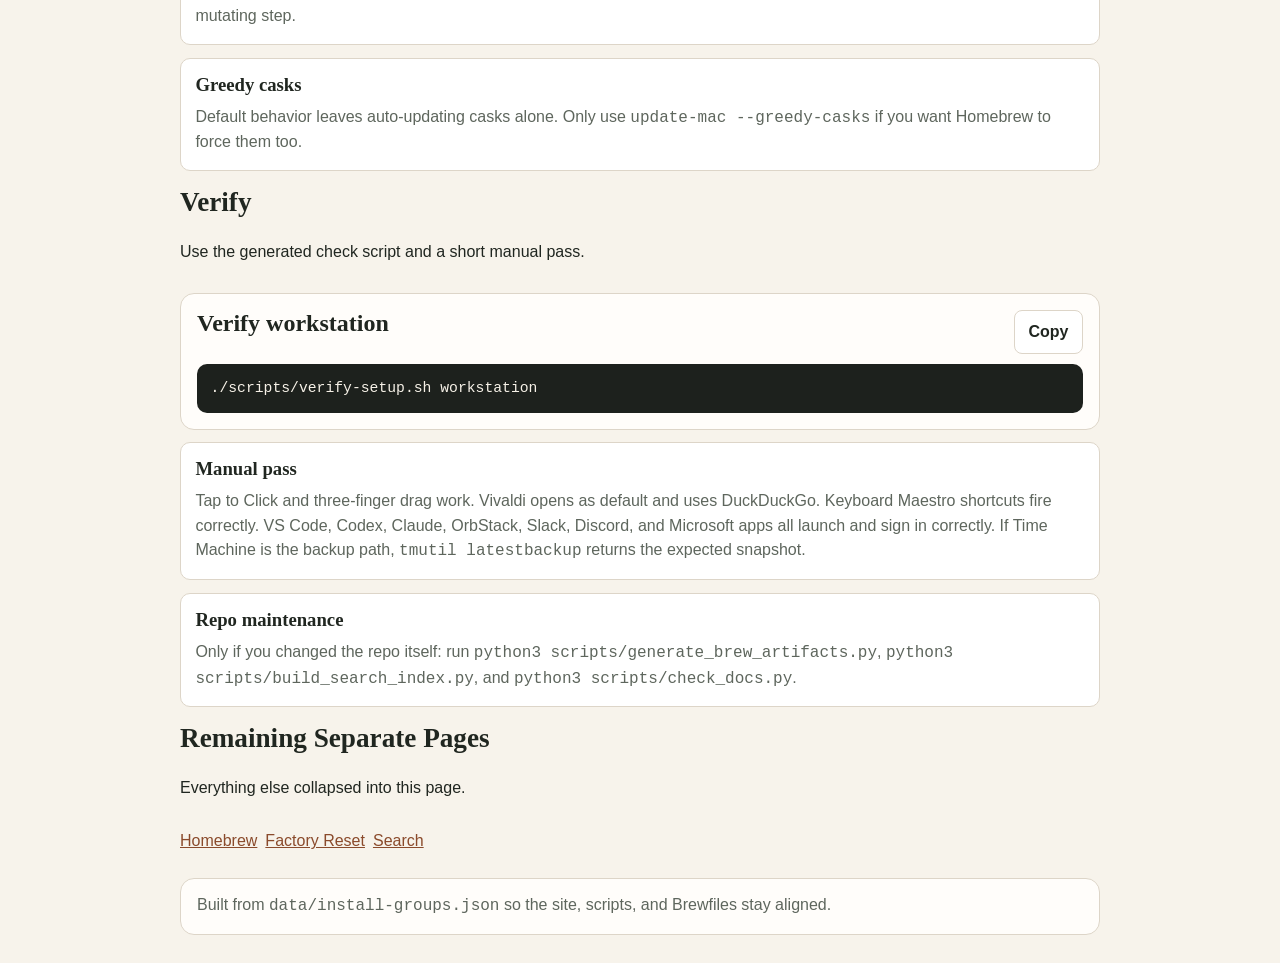
==== commit c0ef6cbe: "docs(update-mac): document the risk-annotated upgrade plan Explain the upgrade-plan flags (major ver" ====
--- a/docs/index.html
+++ b/docs/index.html
@@ -291,7 +291,7 @@
           <div class="wiki-list">
             <article class="wiki-item">
               <h3>What it does</h3>
-              <p>Opens with a pre-flight summary: macOS version, free disk, the last Time Machine backup and its age, and a count of pending updates per tool. Then it checks Time Machine with <code>tmutil latestbackup</code> and <code>tmutil destinationinfo</code>. If backup is not available, it stops before any upgrades. If backup is available, it previews what it can, then asks <strong>once per tool</strong> with <code>Yes</code>, <code>No</code>, <code>Skip</code>, <code>All</code>, or <code>Quit</code> — choose <code>All</code> to approve that tool and every remaining one without further prompts. It covers Homebrew, npm globals, App Store apps through <code>mas</code>, <code>uv</code>, <code>pipx</code>, Volta, <code>rustup</code>, <code>mise</code>, and macOS software updates when those tools exist.</p>
+              <p>Opens with a pre-flight summary: macOS version, free disk, the last Time Machine backup and its age, then a grouped, risk-annotated upgrade plan. The plan uses local checks only (no network) to flag <code>!!</code> major version jumps and macOS updates needing a restart, <code>~</code> pre-release channels like <code>@beta</code> or <code>@canary</code>, and pinned formulae that will not upgrade; everything else is summarized as routine. Then it checks Time Machine with <code>tmutil latestbackup</code> and <code>tmutil destinationinfo</code>. If backup is not available, it stops before any upgrades. If backup is available, it previews what it can, then asks <strong>once per tool</strong> with <code>Yes</code>, <code>No</code>, <code>Skip</code>, <code>All</code>, or <code>Quit</code> — choose <code>All</code> to approve that tool and every remaining one without further prompts. It covers Homebrew, npm globals, App Store apps through <code>mas</code>, <code>uv</code>, <code>pipx</code>, Volta, <code>rustup</code>, <code>mise</code>, and macOS software updates when those tools exist.</p>
             </article>
             <article class="wiki-item">
               <h3>Preview first</h3>
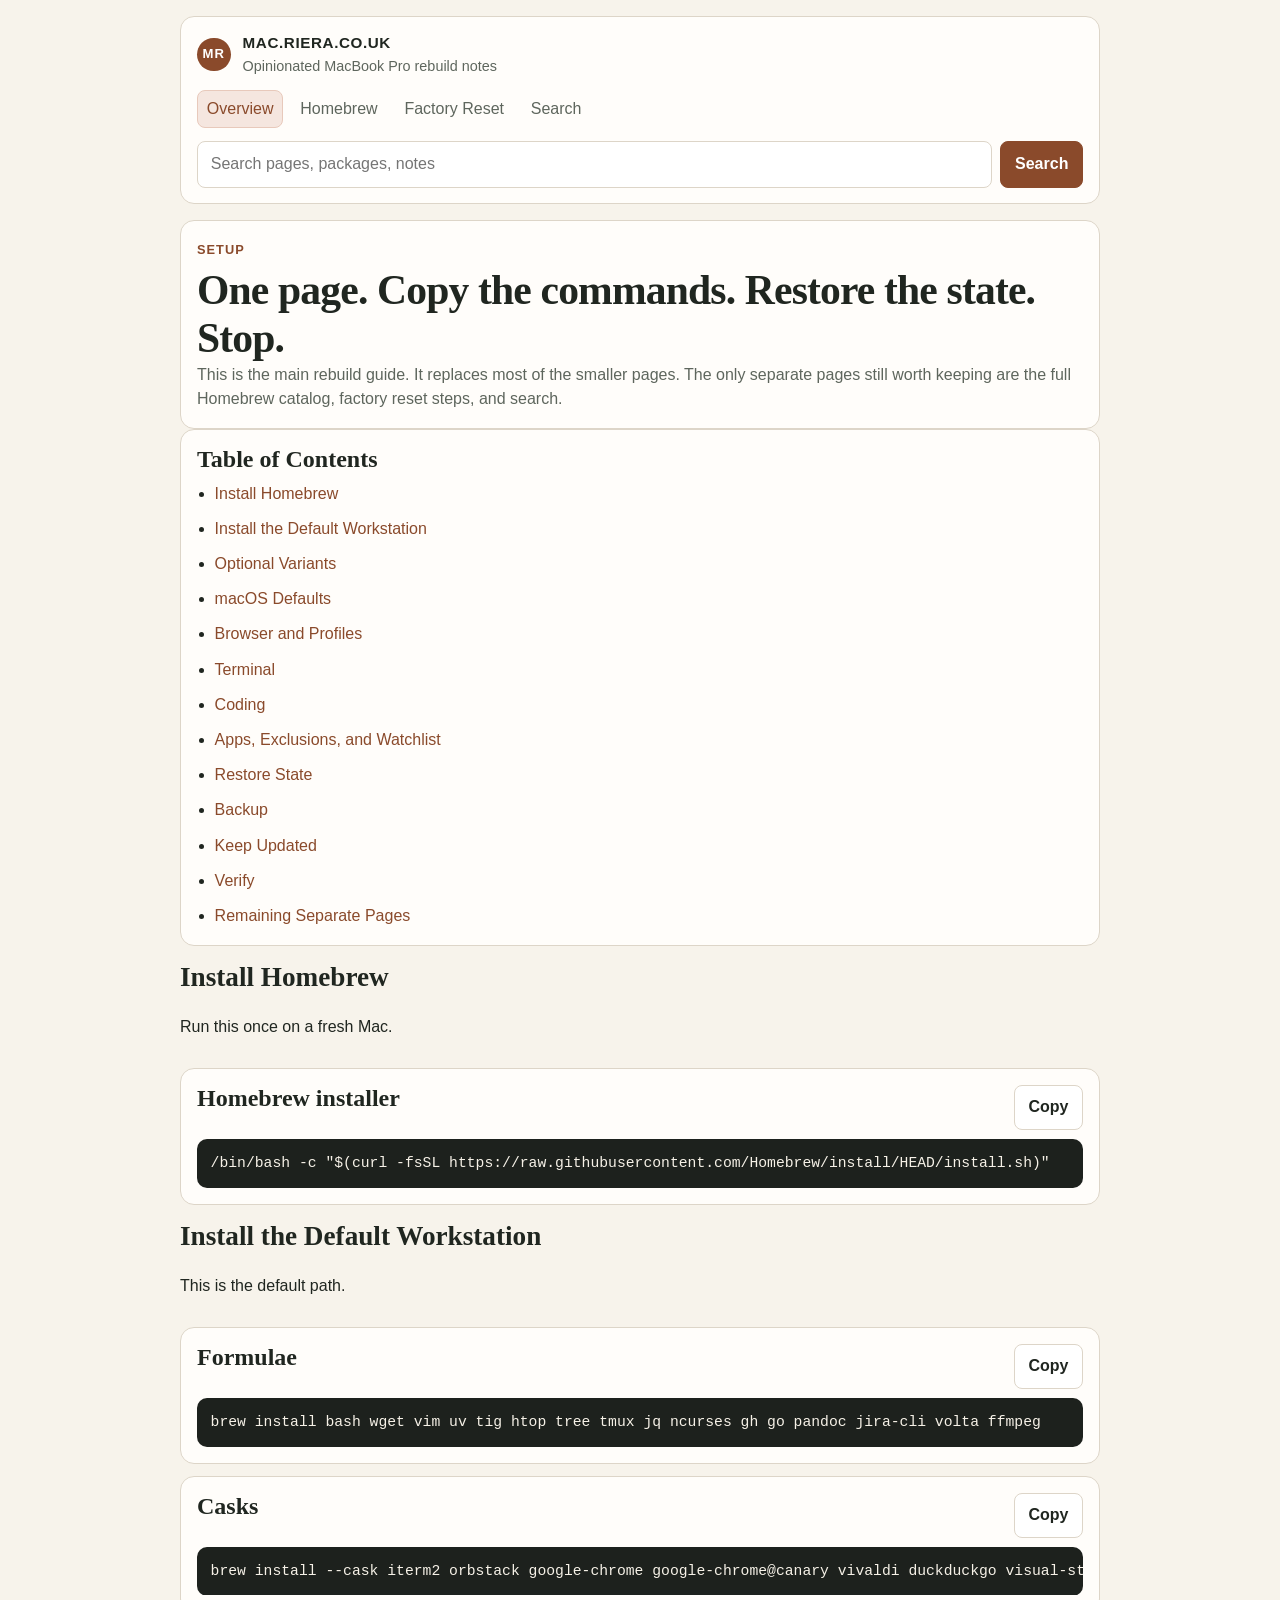
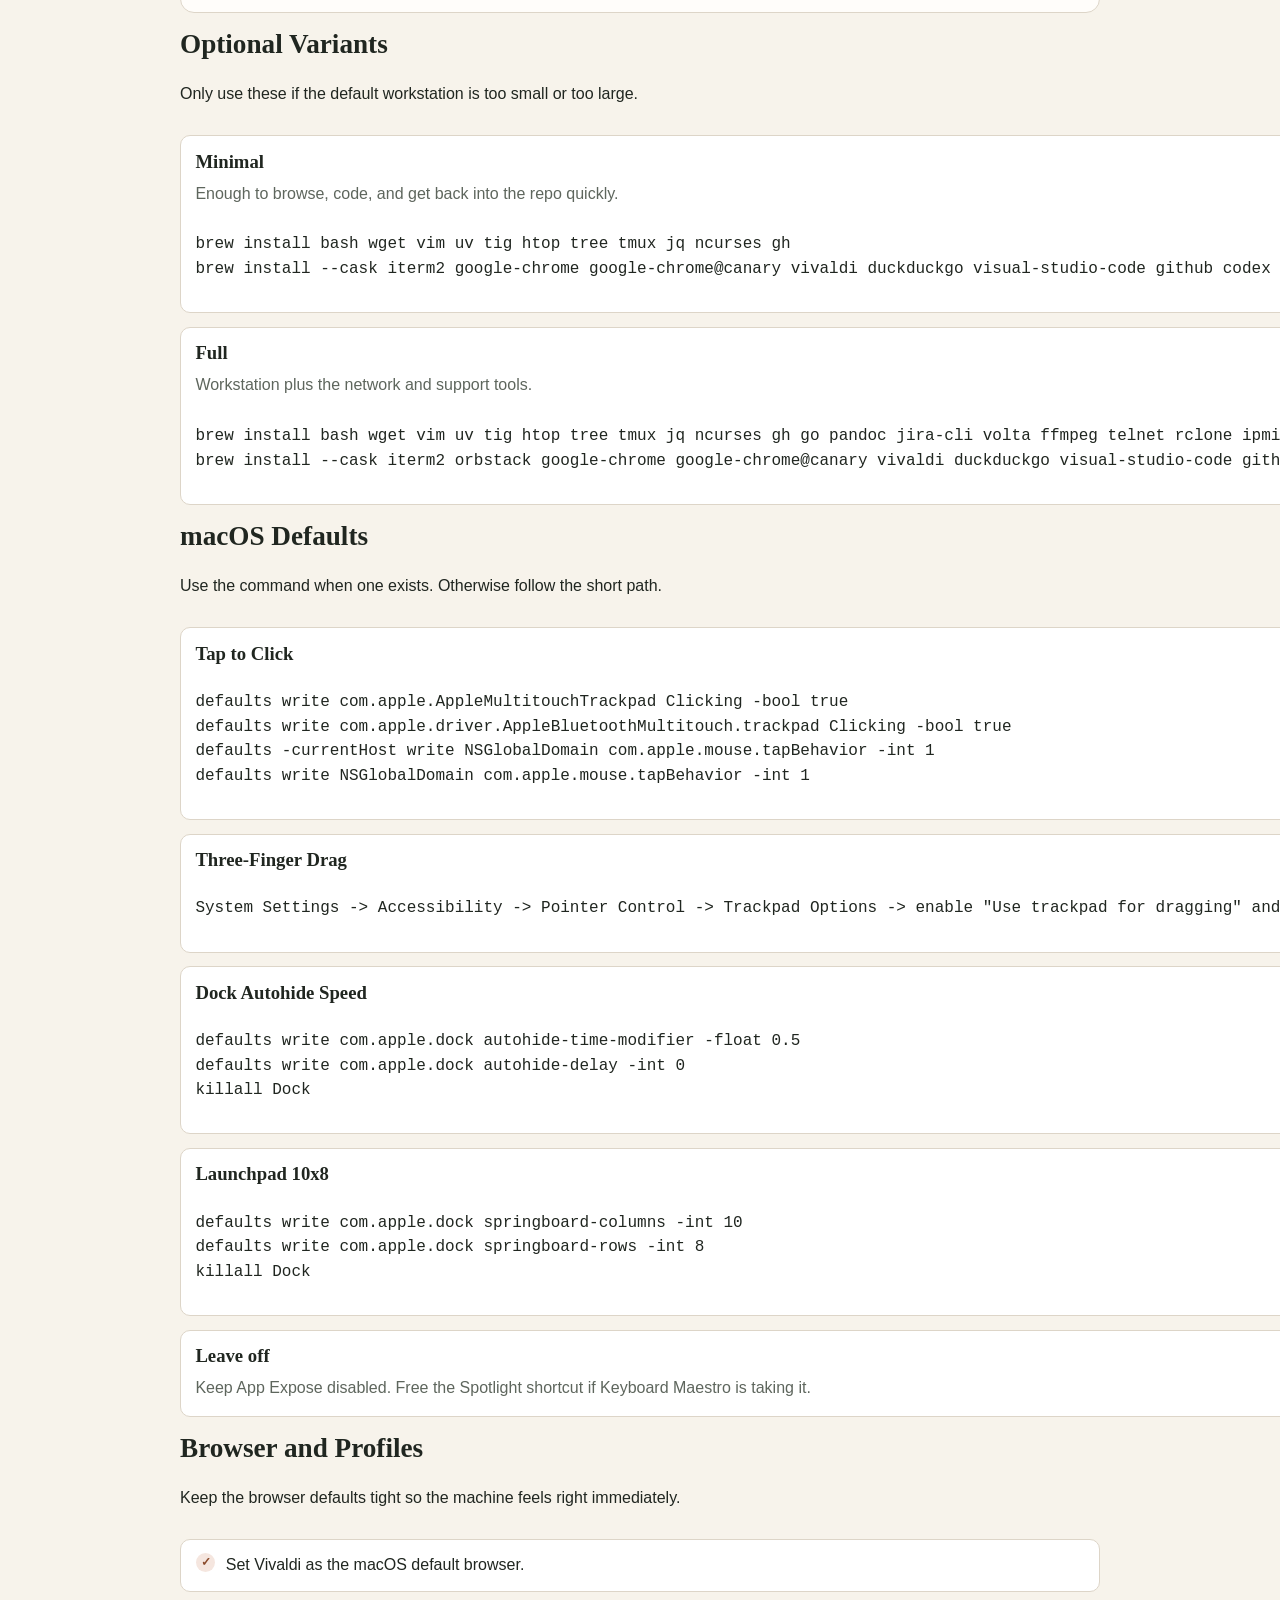
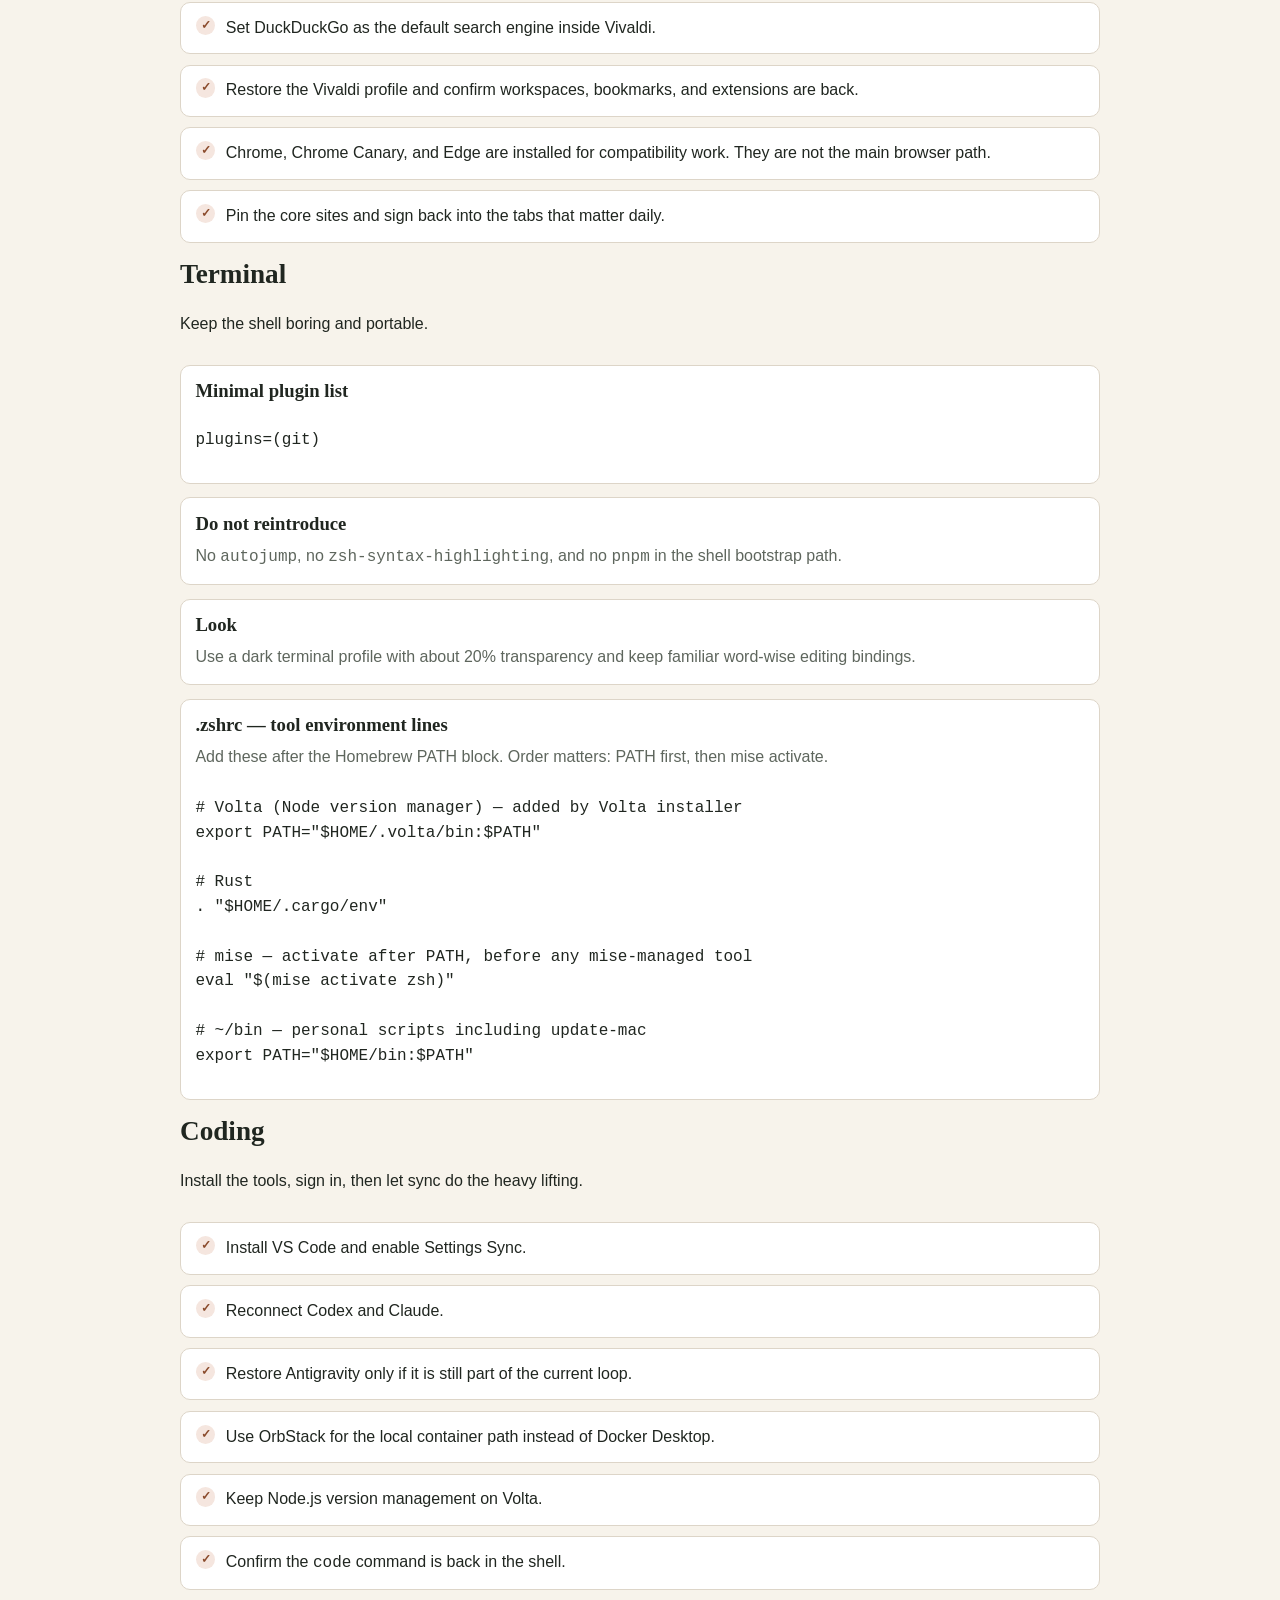
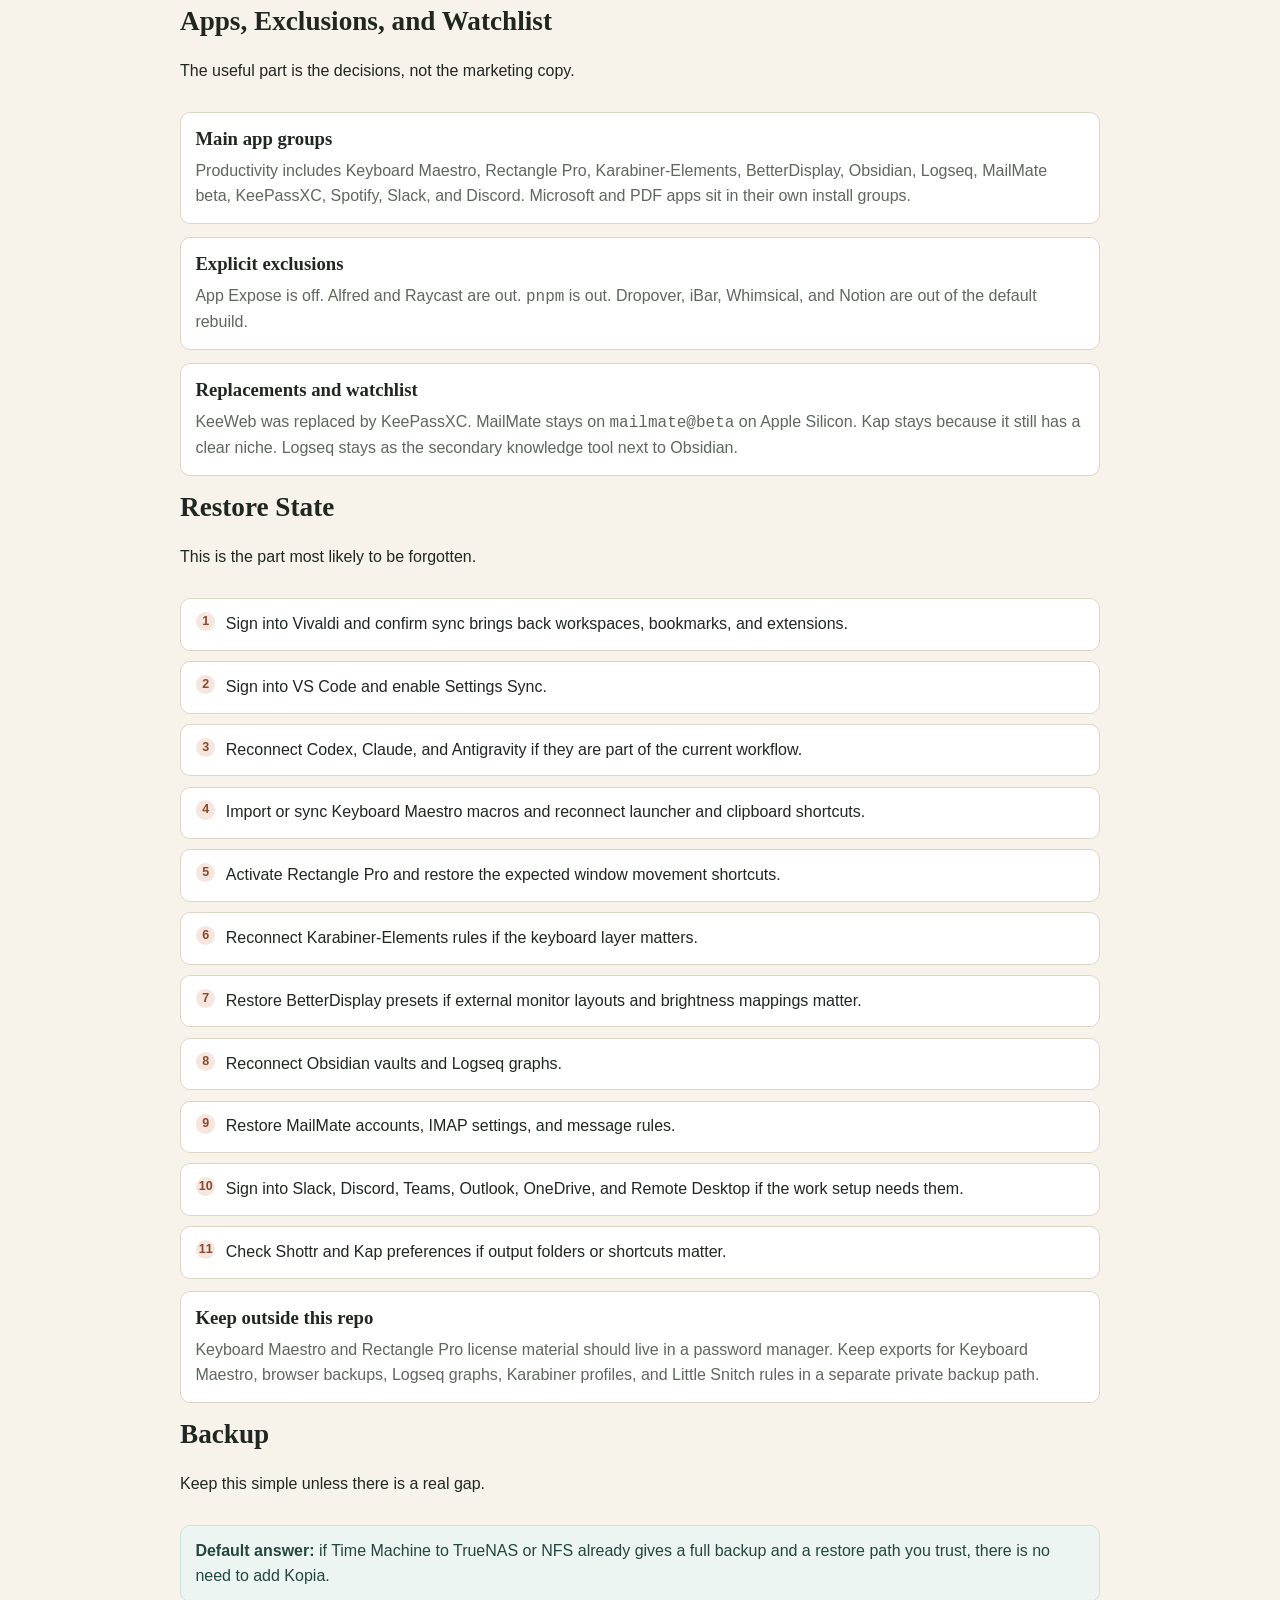
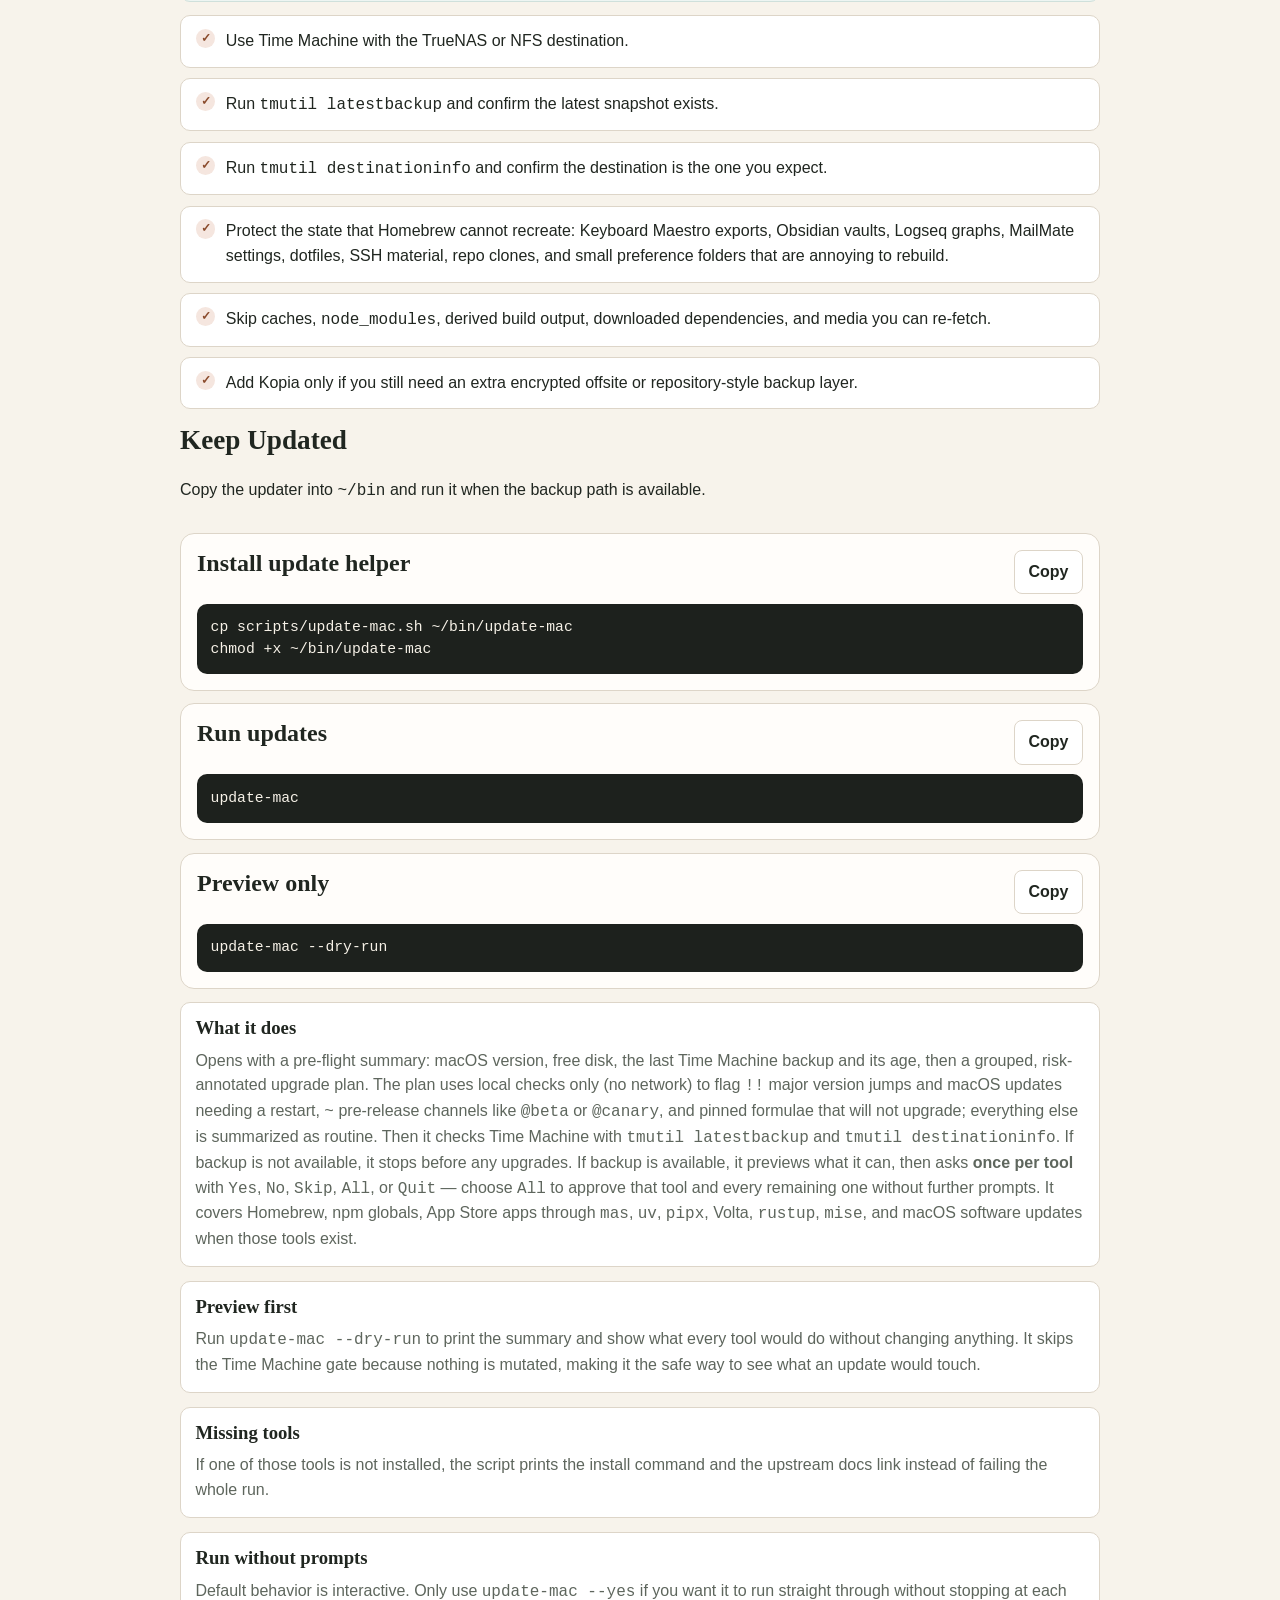
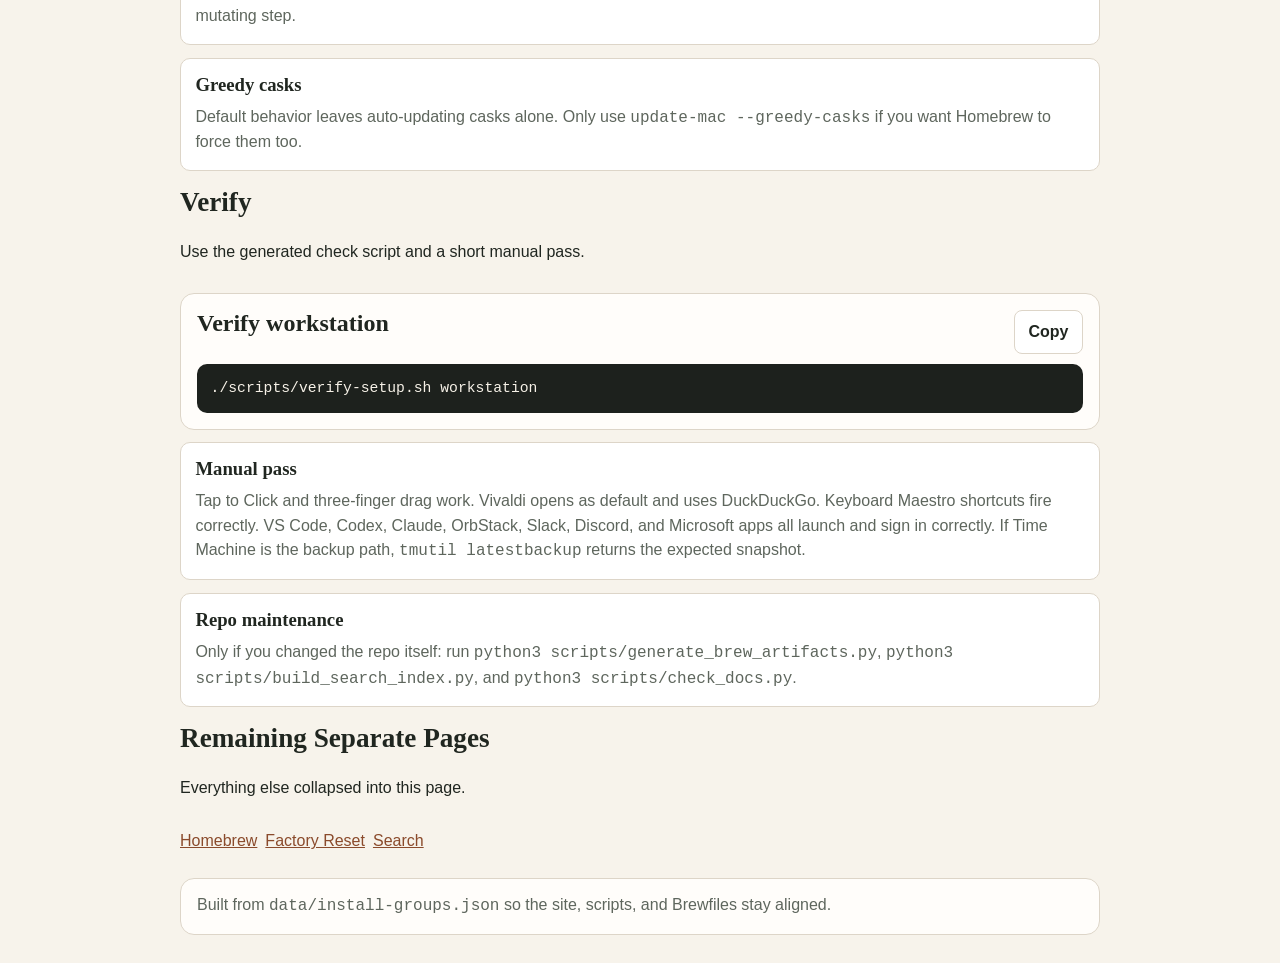
==== commit 3e89be74: "docs(cve-report): document scanner and add grype/syft to website install docs Add a "Scan For Vulner" ====
--- a/docs/index.html
+++ b/docs/index.html
@@ -91,7 +91,7 @@
             <article class="wiki-item">
               <h3>Full</h3>
               <p>Workstation plus the network and support tools.</p>
-              <pre>brew install bash wget vim uv tig htop tree tmux jq ncurses gh go pandoc jira-cli volta ffmpeg telnet rclone ipmitool openssl lftp mtr nmap net-snmp
+              <pre>brew install bash wget vim uv tig htop tree tmux jq ncurses gh go pandoc jira-cli volta ffmpeg telnet rclone ipmitool openssl lftp mtr nmap net-snmp grype syft
 brew install --cask iterm2 orbstack google-chrome google-chrome@canary vivaldi duckduckgo visual-studio-code github codex claude antigravity keyboard-maestro rectangle-pro karabiner-elements betterdisplay obsidian logseq mailmate@beta keepassxc spotify slack discord microsoft-edge microsoft-office microsoft-teams onedrive microsoft-outlook microsoft-remote-desktop skim adobe-acrobat-reader pdf-expert shottr kap tailscale-app little-snitch rustdesk netspot</pre>
             </article>
           </div>
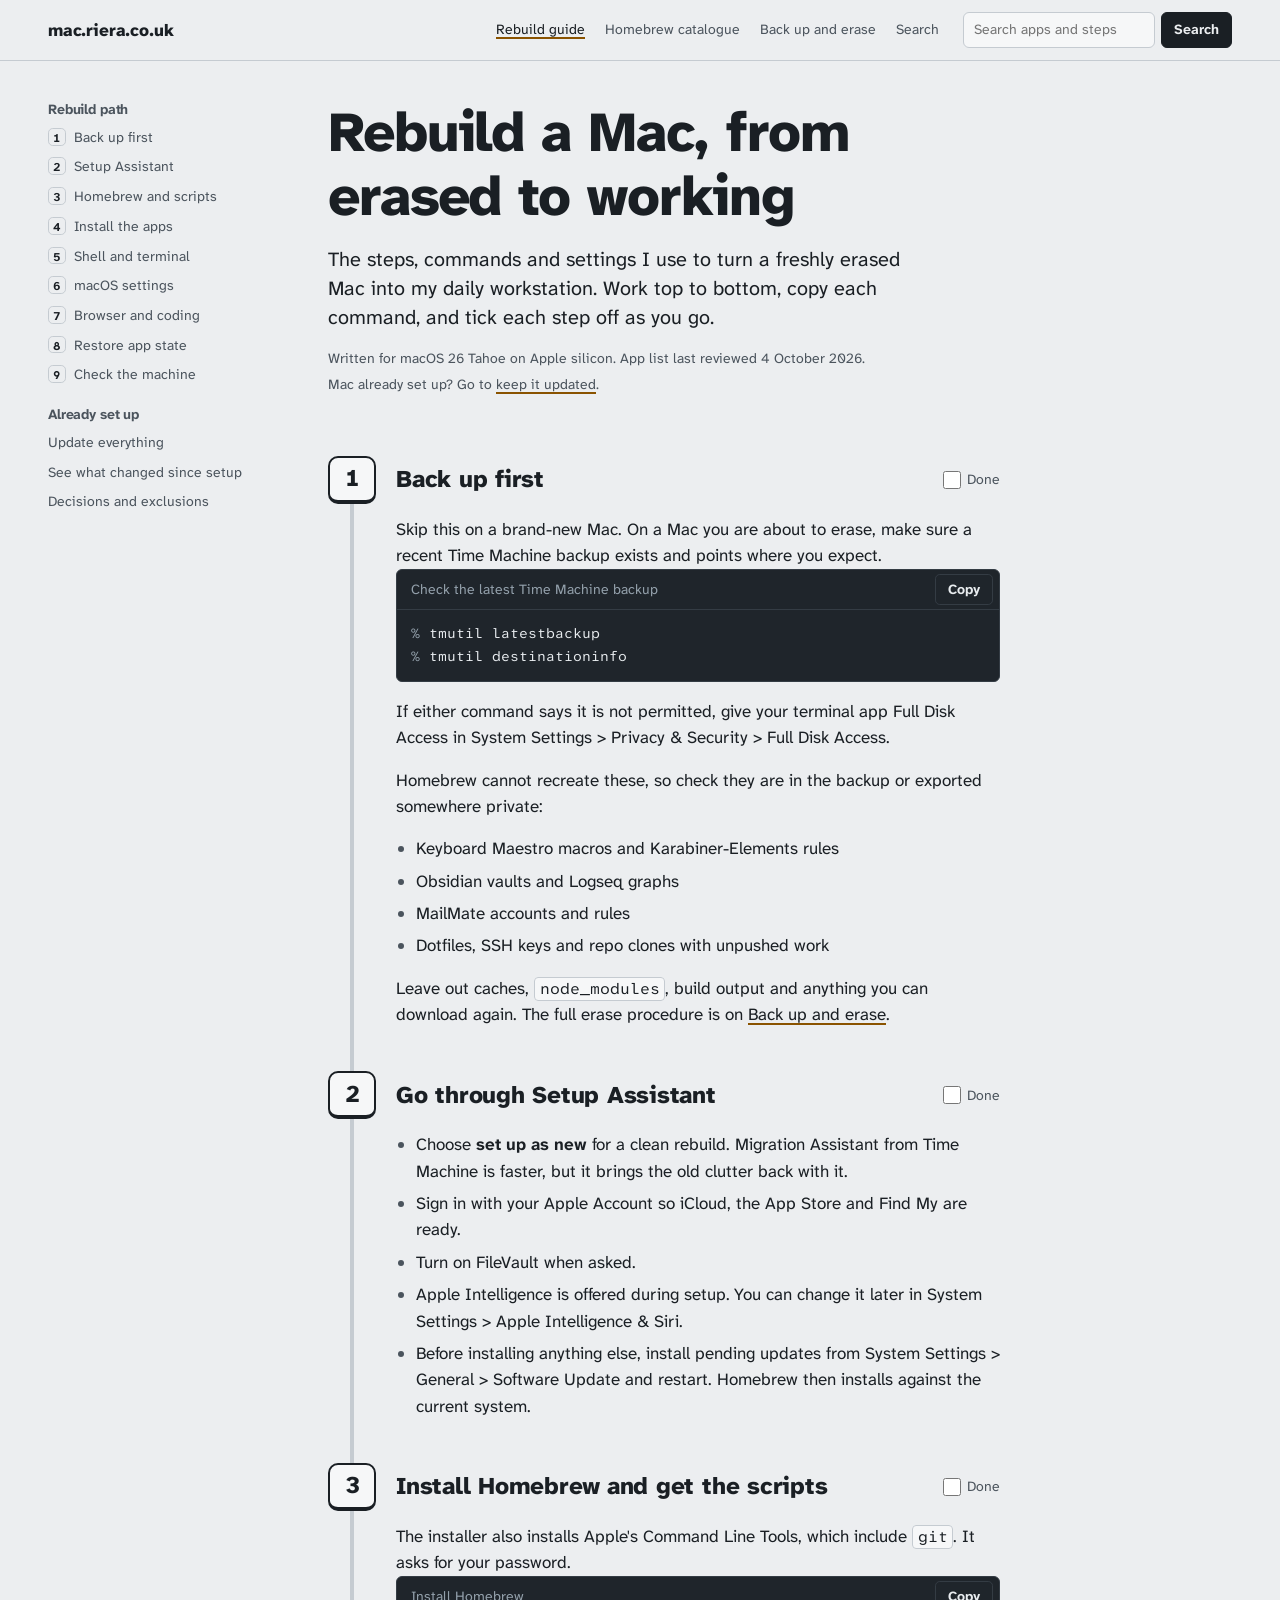
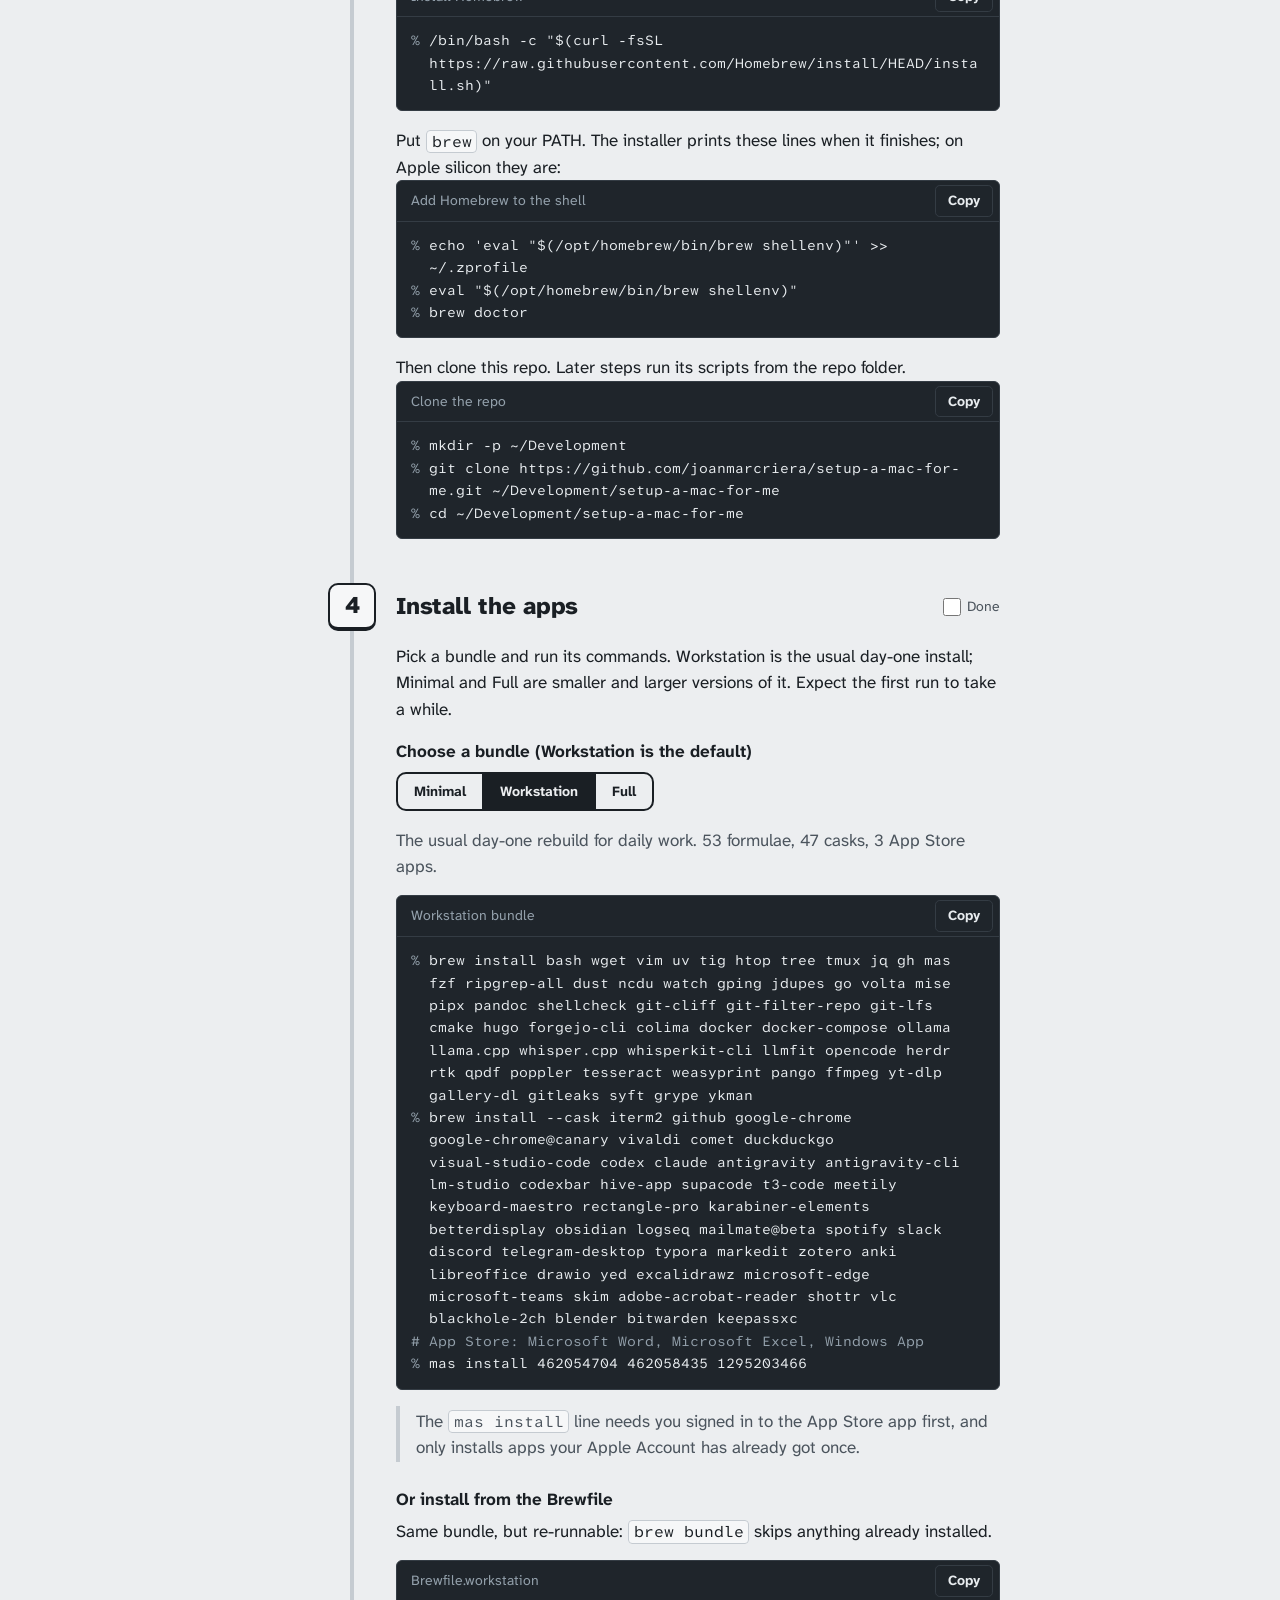
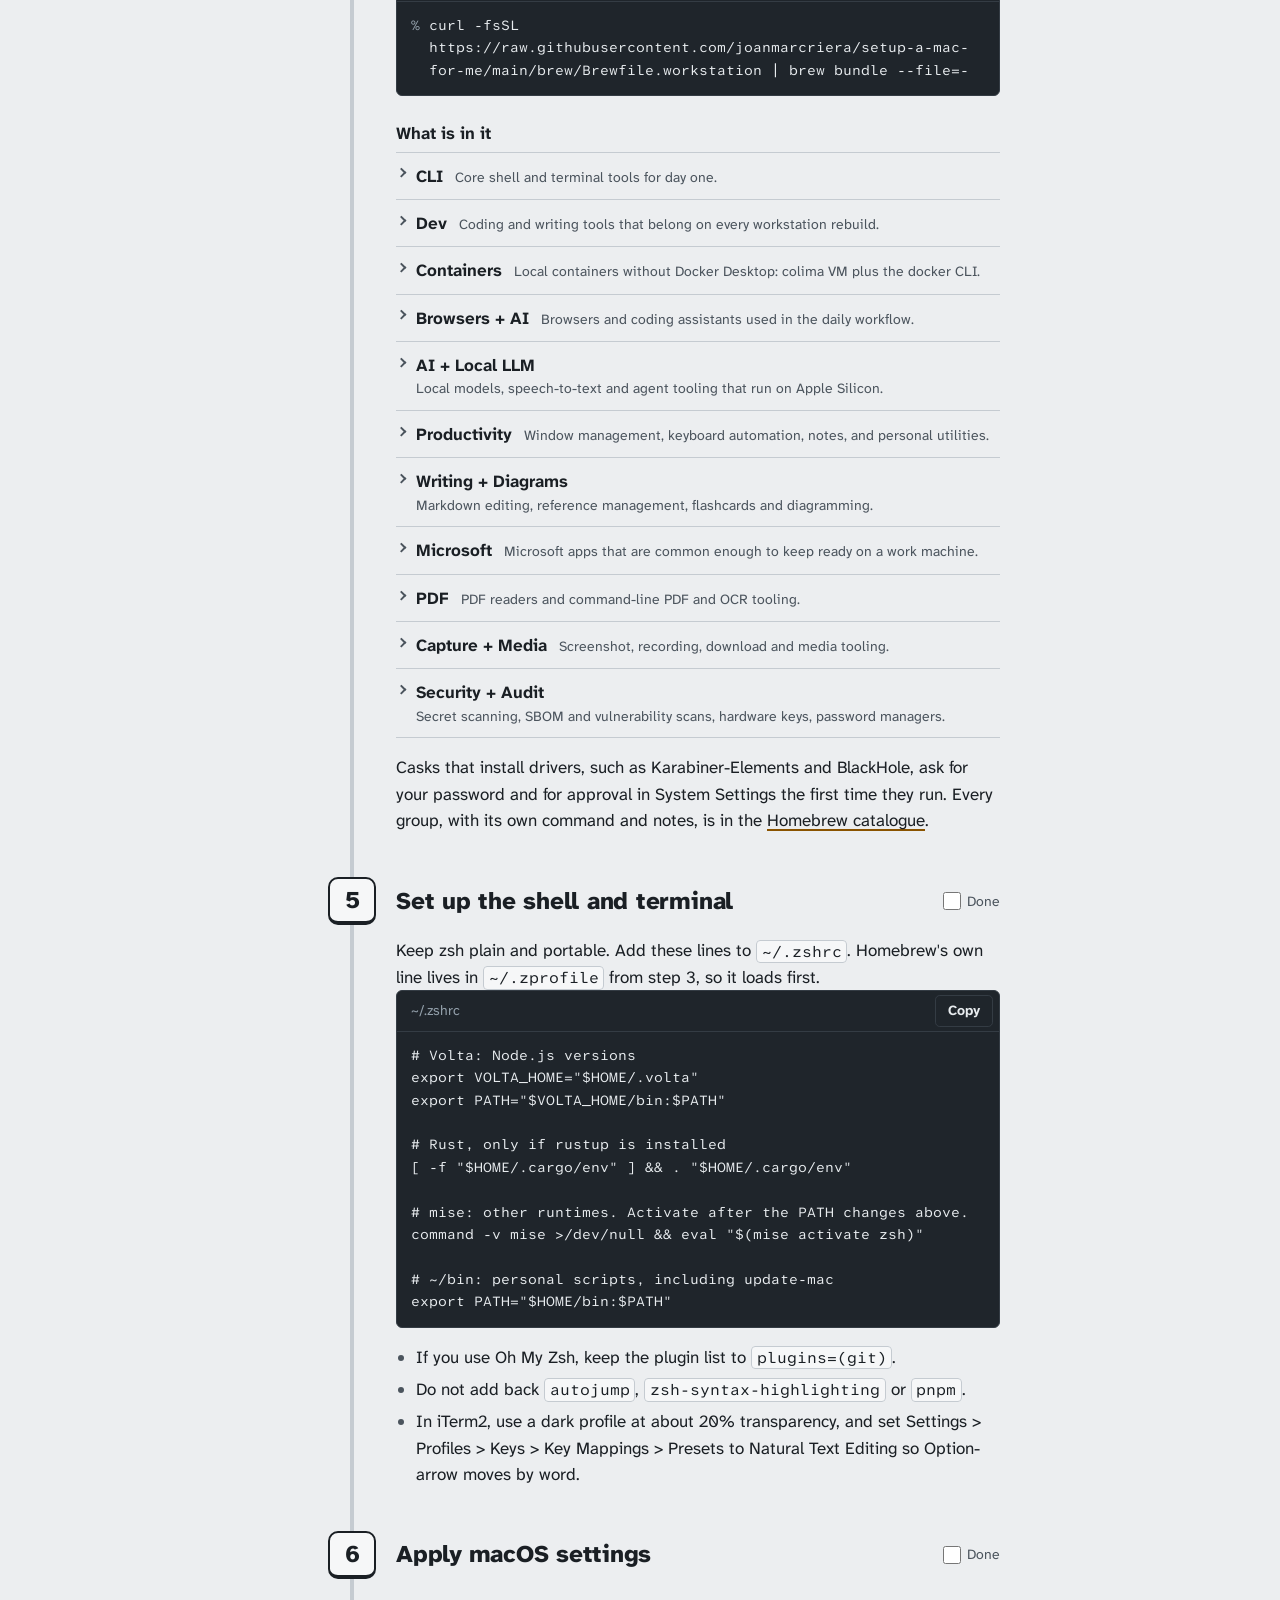
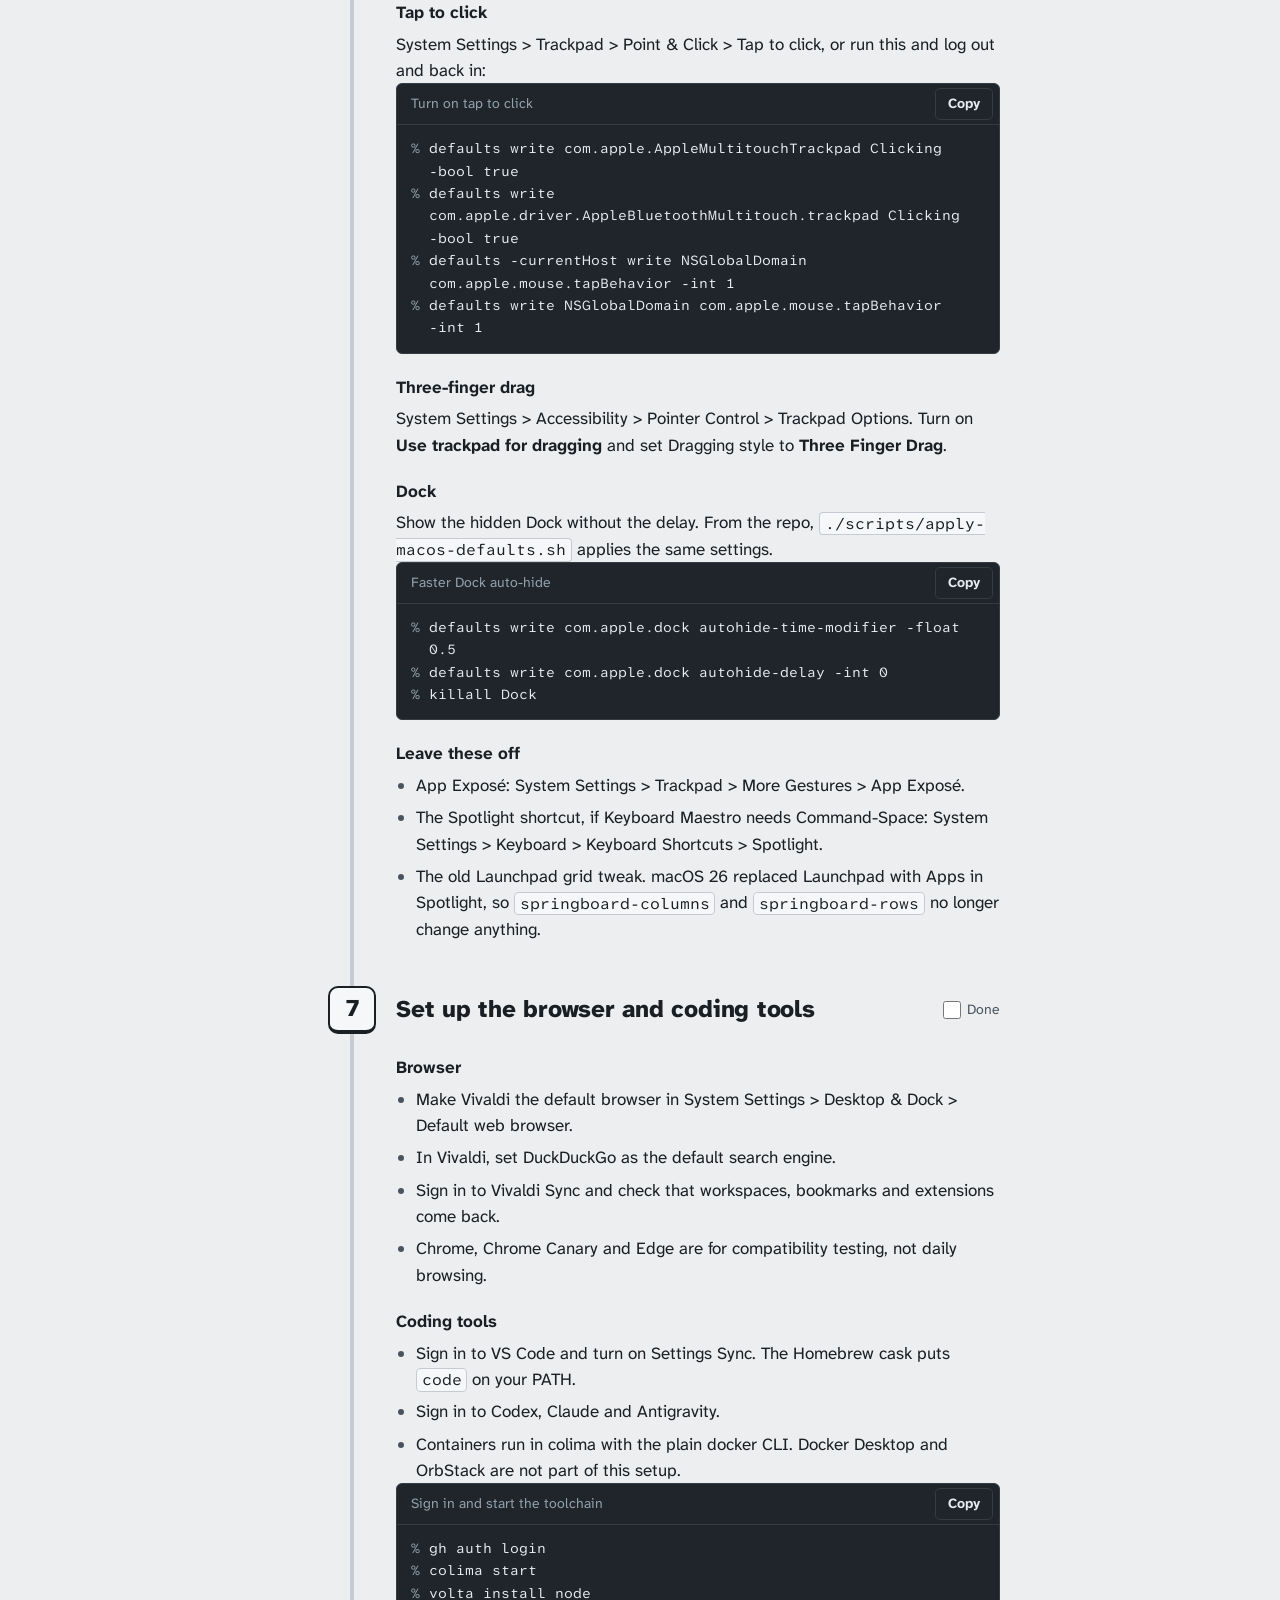
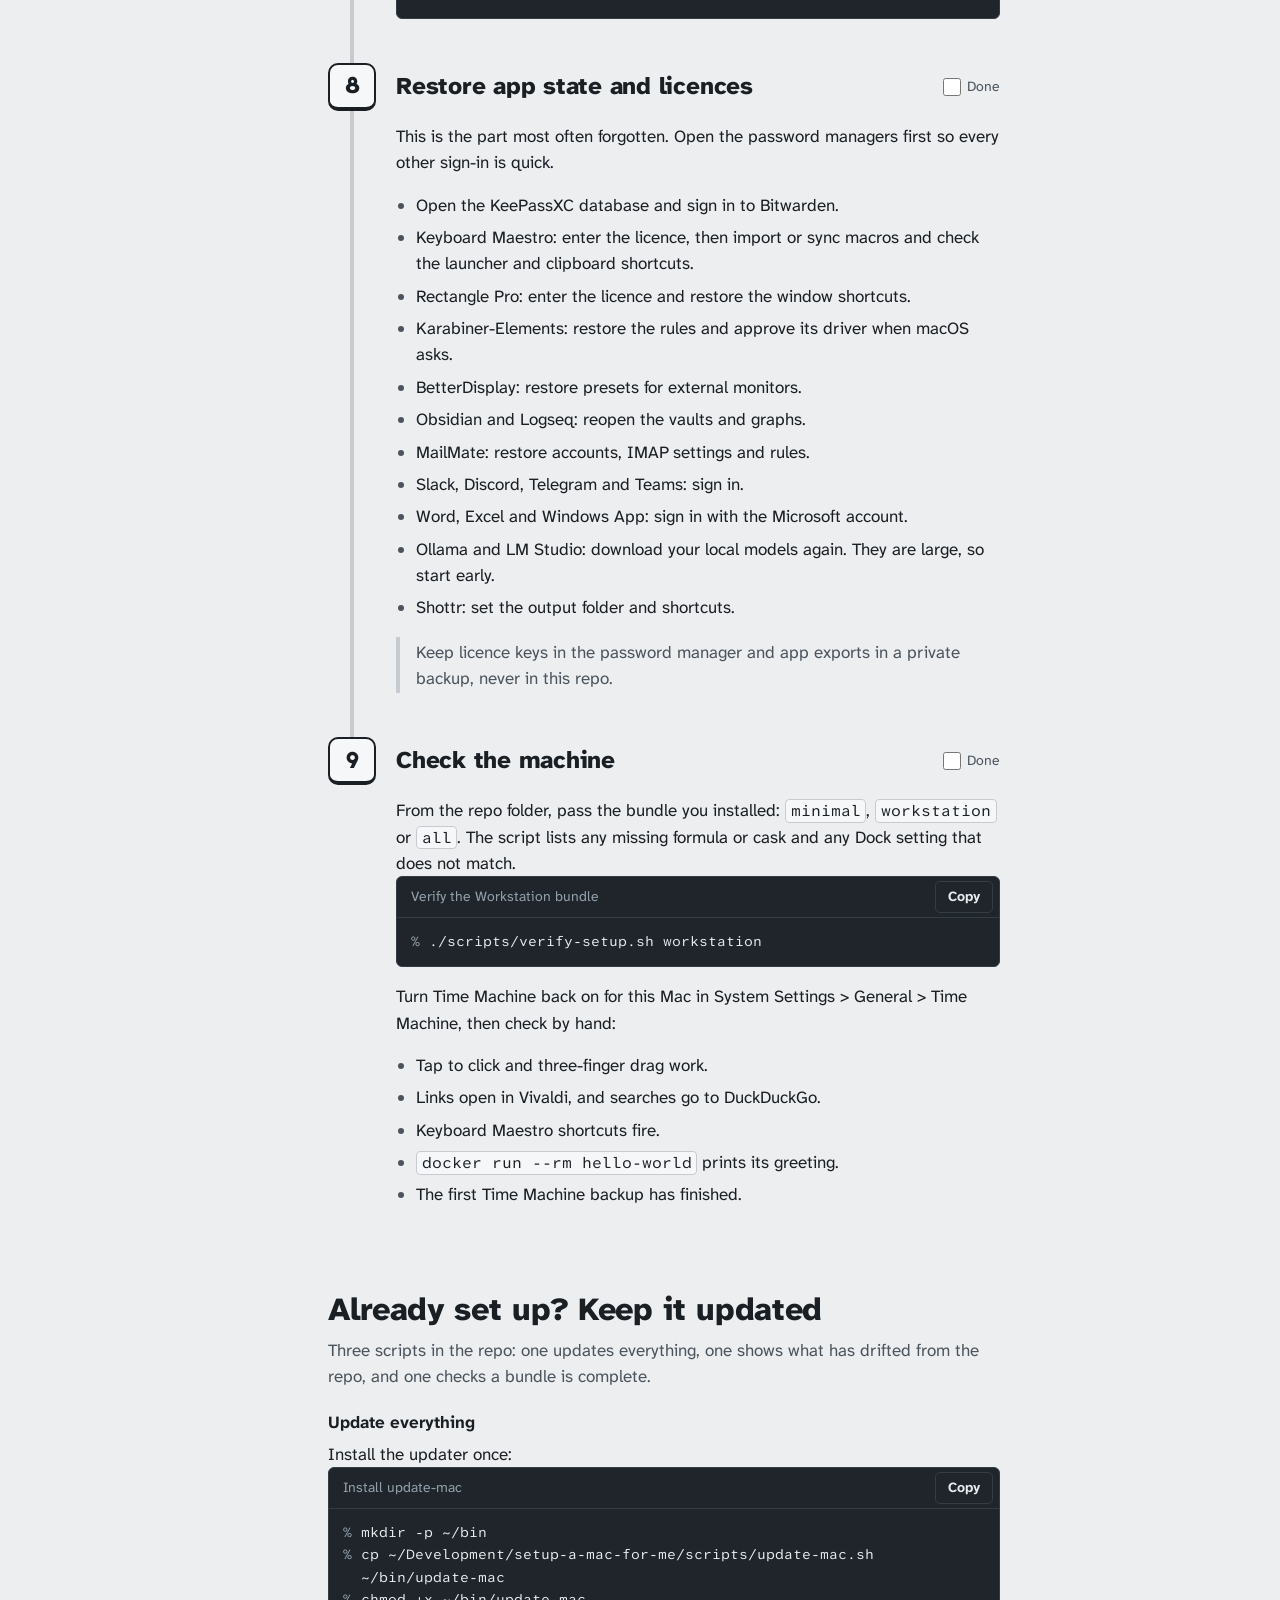
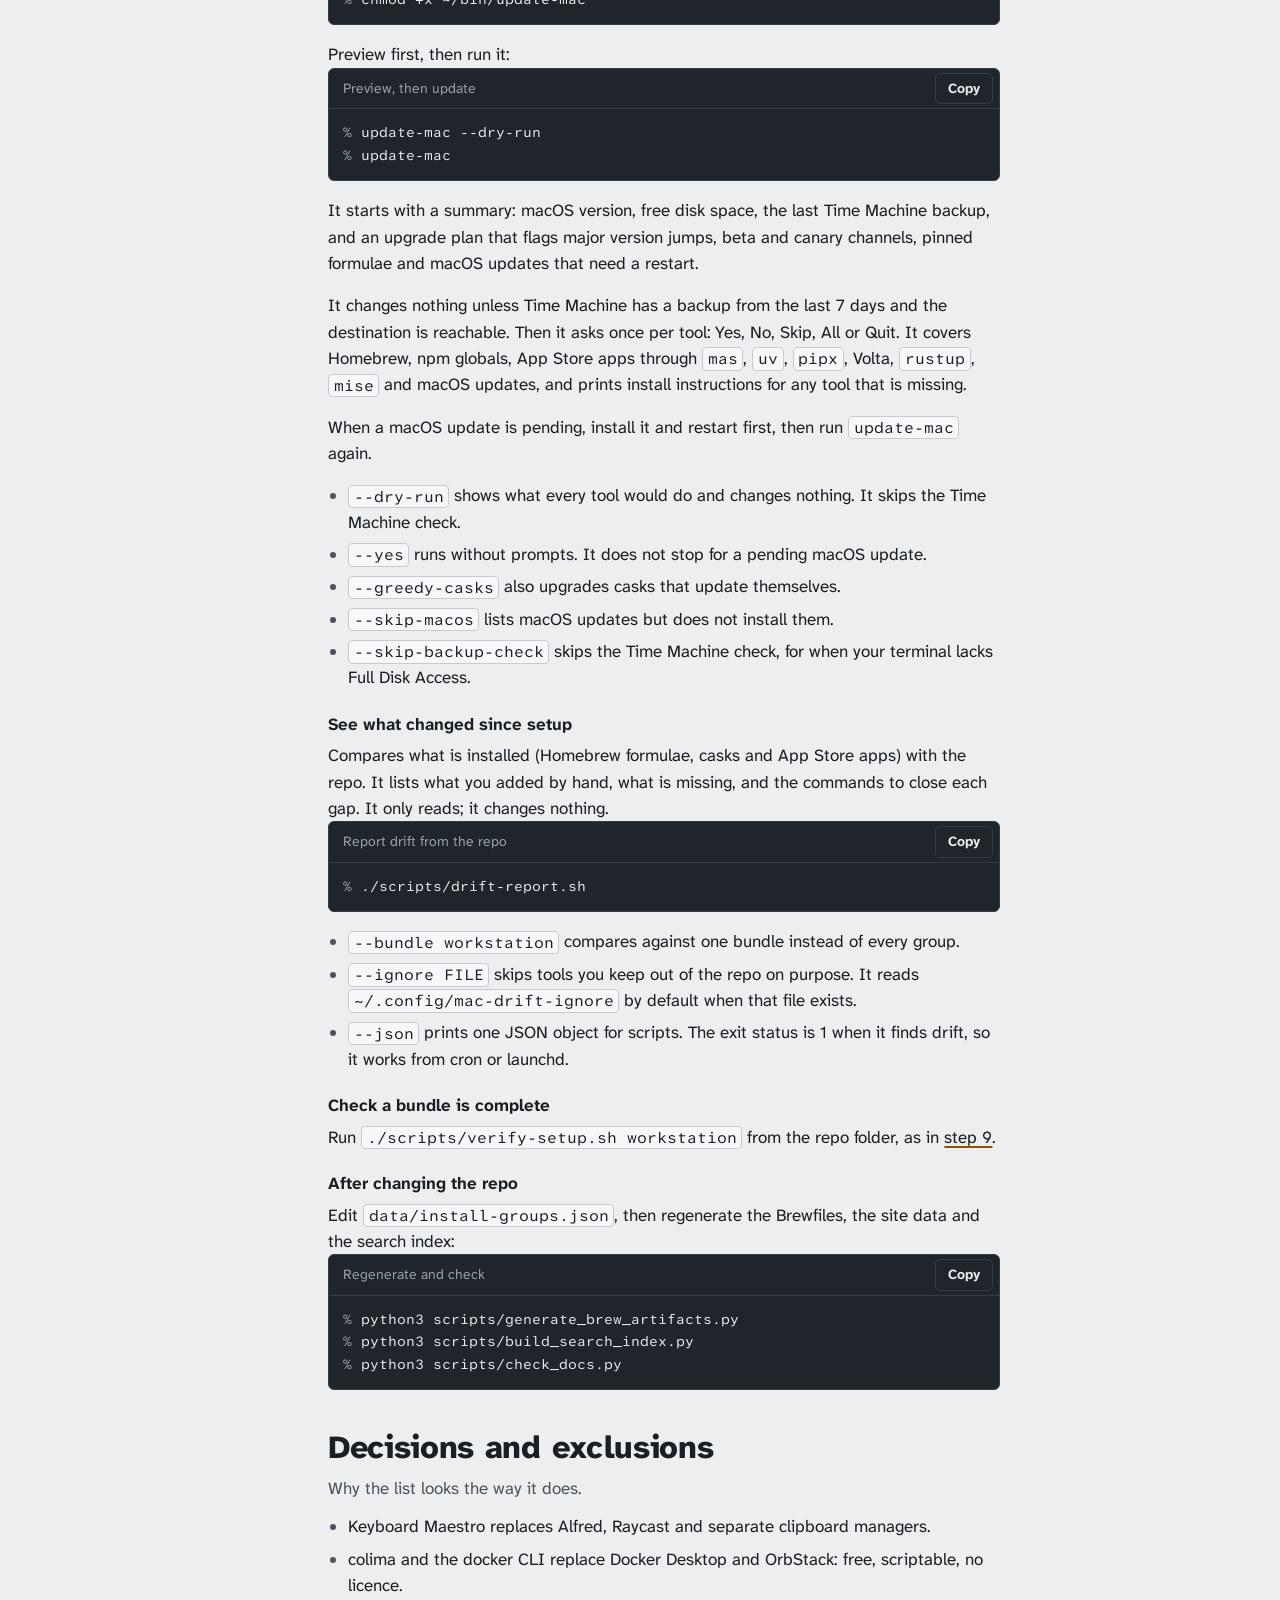
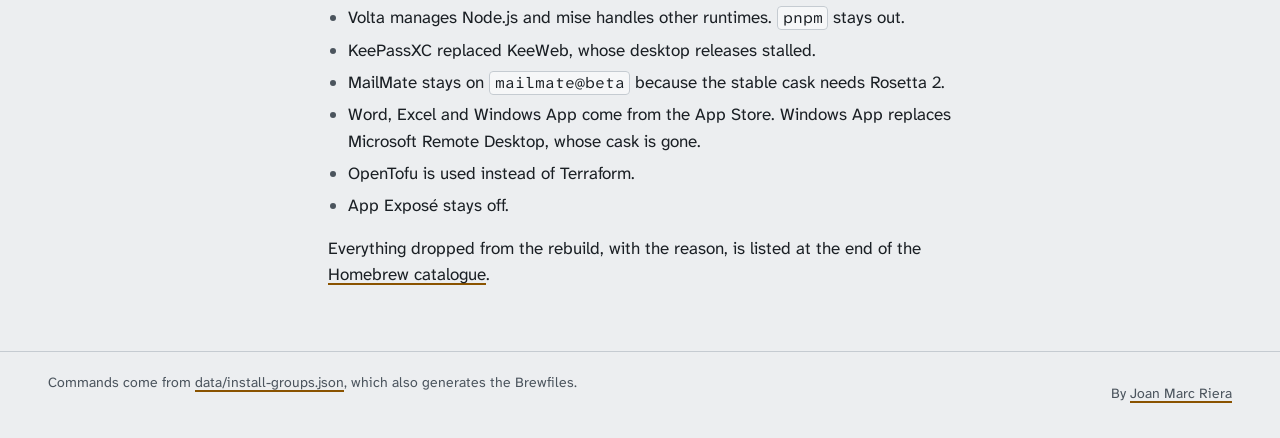
==== commit e3bc8861: "feat(docs): redesign as a step-by-step rebuild runbook for macOS 26 Atkinson Hyperlegible, amber acc" ====
--- a/docs/index.html
+++ b/docs/index.html
@@ -1,355 +1,371 @@
 <!doctype html>
-<html lang="en">
+<html lang="en-GB">
   <head>
     <meta charset="utf-8">
     <meta name="viewport" content="width=device-width, initial-scale=1">
-    <title>mac.riera.co.uk</title>
-    <meta name="description" content="Direct Mac rebuild notes for Joan Marc Riera.">
+    <title>Rebuild a Mac | mac.riera.co.uk</title>
+    <meta name="description" content="Step-by-step runbook for rebuilding a Mac on macOS 26 Tahoe with Apple silicon and Homebrew: back up, install, configure, restore, verify, then keep it updated.">
+    <meta name="color-scheme" content="light dark">
     <link rel="icon" href="assets/favicon.svg" type="image/svg+xml">
+    <link rel="preconnect" href="https://fonts.googleapis.com">
+    <link rel="preconnect" href="https://fonts.gstatic.com" crossorigin>
+    <link rel="stylesheet" href="https://fonts.googleapis.com/css2?family=Atkinson+Hyperlegible+Mono:wght@400;600&amp;family=Atkinson+Hyperlegible+Next:ital,wght@0,400;0,700;0,800;1,400&amp;display=swap">
     <link rel="stylesheet" href="assets/style.css">
+    <script>document.documentElement.classList.add("js");</script>
     <script defer src="assets/app.js"></script>
   </head>
-  <body data-page="index">
-    <div class="site-frame">
-      <div data-site-shell="header"></div>
-
-      <main>
-        <section class="hero-panel reveal">
-          <span class="eyebrow">Setup</span>
-          <div class="hero-copy">
-            <h1>One page. Copy the commands. Restore the state. Stop.</h1>
-            <p>This is the main rebuild guide. It replaces most of the smaller pages. The only separate pages still worth keeping are the full Homebrew catalog, factory reset steps, and search.</p>
-          </div>
-        </section>
-
-        <section class="panel toc reveal" data-delay="1">
-          <h2>Table of Contents</h2>
-          <ul class="toc-list">
-            <li><a href="#install-homebrew">Install Homebrew</a></li>
-            <li><a href="#install-workstation">Install the Default Workstation</a></li>
-            <li><a href="#install-options">Optional Variants</a></li>
-            <li><a href="#macos-defaults">macOS Defaults</a></li>
-            <li><a href="#browser-and-profiles">Browser and Profiles</a></li>
-            <li><a href="#terminal">Terminal</a></li>
-            <li><a href="#coding">Coding</a></li>
-            <li><a href="#stack-notes">Apps, Exclusions, and Watchlist</a></li>
-            <li><a href="#restore-state">Restore State</a></li>
-            <li><a href="#backup">Backup</a></li>
-            <li><a href="#keep-updated">Keep Updated</a></li>
-            <li><a href="#verify">Verify</a></li>
-            <li><a href="#references">Remaining Separate Pages</a></li>
-          </ul>
-        </section>
-
-        <section id="install-homebrew" class="section reveal" data-delay="2">
-          <div class="section-heading">
-            <h2>Install Homebrew</h2>
-            <p>Run this once on a fresh Mac.</p>
-          </div>
-          <section class="panel command-block">
-            <div class="command-meta">
-              <div><h2>Homebrew installer</h2></div>
-              <button type="button" class="button button-subtle" data-copy-text="/bin/bash -c &quot;$(curl -fsSL https://raw.githubusercontent.com/Homebrew/install/HEAD/install.sh)&quot;">Copy</button>
+  <body>
+    <a class="skip-link" href="#main">Skip to content</a>
+    <header class="site-header">
+      <div class="site-header-inner">
+        <a class="wordmark" href="index.html">mac.riera.co.uk</a>
+        <nav class="site-nav" aria-label="Site">
+          <a href="index.html" aria-current="page">Rebuild guide</a>
+          <a href="homebrew.html">Homebrew catalogue</a>
+          <a href="factory-reset.html">Back up and erase</a>
+          <a href="search.html">Search</a>
+        </nav>
+        <form class="site-search" action="search.html" method="get" role="search">
+          <label class="visually-hidden" for="site-q">Search the guide</label>
+          <input id="site-q" type="search" name="q" placeholder="Search apps and steps">
+          <button type="submit">Search</button>
+        </form>
+      </div>
+    </header>
+
+    <div class="page">
+      <div class="layout">
+        <div class="toc-wrap">
+          <button class="toc-toggle" type="button" aria-expanded="false" aria-controls="toc">
+            <span data-toc-current>Jump to a step</span>
+          </button>
+          <nav class="toc" id="toc" aria-label="On this page">
+            <h2>Rebuild path</h2>
+            <ol>
+              <li><a href="#backup"><span class="n">1</span><span>Back up first<span class="visually-hidden done-flag"></span></span></a></li>
+              <li><a href="#setup-assistant"><span class="n">2</span><span>Setup Assistant<span class="visually-hidden done-flag"></span></span></a></li>
+              <li><a href="#install-homebrew"><span class="n">3</span><span>Homebrew and scripts<span class="visually-hidden done-flag"></span></span></a></li>
+              <li><a href="#install-workstation"><span class="n">4</span><span>Install the apps<span class="visually-hidden done-flag"></span></span></a></li>
+              <li><a href="#terminal"><span class="n">5</span><span>Shell and terminal<span class="visually-hidden done-flag"></span></span></a></li>
+              <li><a href="#macos-defaults"><span class="n">6</span><span>macOS settings<span class="visually-hidden done-flag"></span></span></a></li>
+              <li><a href="#browser-and-profiles"><span class="n">7</span><span>Browser and coding<span class="visually-hidden done-flag"></span></span></a></li>
+              <li><a href="#restore-state"><span class="n">8</span><span>Restore app state<span class="visually-hidden done-flag"></span></span></a></li>
+              <li><a href="#verify"><span class="n">9</span><span>Check the machine<span class="visually-hidden done-flag"></span></span></a></li>
+            </ol>
+            <h2>Already set up</h2>
+            <ul>
+              <li><a href="#keep-updated">Update everything</a></li>
+              <li><a href="#drift">See what changed since setup</a></li>
+              <li><a href="#stack-notes">Decisions and exclusions</a></li>
+            </ul>
+            <button class="button button-quiet toc-reset" type="button" data-progress-reset hidden>Clear ticks</button>
+          </nav>
+        </div>
+
+        <main id="main" class="layout-main">
+          <section class="intro">
+            <h1>Rebuild a Mac, from erased to working</h1>
+            <p class="lead">The steps, commands and settings I use to turn a freshly erased Mac into my daily workstation. Work top to bottom, copy each command, and tick each step off as you go.</p>
+            <p class="meta">Written for macOS 26 Tahoe on Apple silicon. App list last reviewed <time data-last-reviewed datetime="2026-10-04">4 October 2026</time>.</p>
+            <p class="meta">Mac already set up? Go to <a href="#keep-updated">keep it updated</a>.</p>
+          </section>
+
+          <ol class="path" aria-label="Rebuild path">
+            <li class="step" id="backup" data-step="1">
+              <div class="step-head">
+                <span class="step-num" aria-hidden="true">1</span>
+                <h2>Back up first</h2>
+                <label class="step-done"><input type="checkbox" data-step-done aria-label="Mark step 1 done"> Done</label>
+              </div>
+              <div class="step-body">
+                <p>Skip this on a brand-new Mac. On a Mac you are about to erase, make sure a recent Time Machine backup exists and points where you expect.</p>
+                <figure class="cmd">
+                  <div class="cmd-bar"><figcaption>Check the latest Time Machine backup</figcaption><button type="button" class="copy">Copy</button></div>
+                  <pre><code><span class="ln">tmutil latestbackup</span><span class="ln">tmutil destinationinfo</span></code></pre>
+                </figure>
+                <p>If either command says it is not permitted, give your terminal app Full Disk Access in System Settings &gt; Privacy &amp; Security &gt; Full Disk Access.</p>
+                <p>Homebrew cannot recreate these, so check they are in the backup or exported somewhere private:</p>
+                <ul class="list">
+                  <li>Keyboard Maestro macros and Karabiner-Elements rules</li>
+                  <li>Obsidian vaults and Logseq graphs</li>
+                  <li>MailMate accounts and rules</li>
+                  <li>Dotfiles, SSH keys and repo clones with unpushed work</li>
+                </ul>
+                <p>Leave out caches, <code>node_modules</code>, build output and anything you can download again. The full erase procedure is on <a href="factory-reset.html">Back up and erase</a>.</p>
+              </div>
+            </li>
+
+            <li class="step" id="setup-assistant" data-step="2">
+              <div class="step-head">
+                <span class="step-num" aria-hidden="true">2</span>
+                <h2>Go through Setup Assistant</h2>
+                <label class="step-done"><input type="checkbox" data-step-done aria-label="Mark step 2 done"> Done</label>
+              </div>
+              <div class="step-body">
+                <ul class="list">
+                  <li>Choose <strong>set up as new</strong> for a clean rebuild. Migration Assistant from Time Machine is faster, but it brings the old clutter back with it.</li>
+                  <li>Sign in with your Apple Account so iCloud, the App Store and Find My are ready.</li>
+                  <li>Turn on FileVault when asked.</li>
+                  <li>Apple Intelligence is offered during setup. You can change it later in System Settings &gt; Apple Intelligence &amp; Siri.</li>
+                  <li>Before installing anything else, install pending updates from System Settings &gt; General &gt; Software Update and restart. Homebrew then installs against the current system.</li>
+                </ul>
+              </div>
+            </li>
+
+            <li class="step" id="install-homebrew" data-step="3">
+              <div class="step-head">
+                <span class="step-num" aria-hidden="true">3</span>
+                <h2>Install Homebrew and get the scripts</h2>
+                <label class="step-done"><input type="checkbox" data-step-done aria-label="Mark step 3 done"> Done</label>
+              </div>
+              <div class="step-body">
+                <p>The installer also installs Apple's Command Line Tools, which include <code>git</code>. It asks for your password.</p>
+                <figure class="cmd">
+                  <div class="cmd-bar"><figcaption>Install Homebrew</figcaption><button type="button" class="copy">Copy</button></div>
+                  <pre><code><span class="ln">/bin/bash -c "$(curl -fsSL https://raw.githubusercontent.com/Homebrew/install/HEAD/install.sh)"</span></code></pre>
+                </figure>
+                <p>Put <code>brew</code> on your PATH. The installer prints these lines when it finishes; on Apple silicon they are:</p>
+                <figure class="cmd">
+                  <div class="cmd-bar"><figcaption>Add Homebrew to the shell</figcaption><button type="button" class="copy">Copy</button></div>
+                  <pre><code><span class="ln">echo 'eval "$(/opt/homebrew/bin/brew shellenv)"' &gt;&gt; ~/.zprofile</span><span class="ln">eval "$(/opt/homebrew/bin/brew shellenv)"</span><span class="ln">brew doctor</span></code></pre>
+                </figure>
+                <p>Then clone this repo. Later steps run its scripts from the repo folder.</p>
+                <figure class="cmd">
+                  <div class="cmd-bar"><figcaption>Clone the repo</figcaption><button type="button" class="copy">Copy</button></div>
+                  <pre><code><span class="ln">mkdir -p ~/Development</span><span class="ln">git clone https://github.com/joanmarcriera/setup-a-mac-for-me.git ~/Development/setup-a-mac-for-me</span><span class="ln">cd ~/Development/setup-a-mac-for-me</span></code></pre>
+                </figure>
+              </div>
+            </li>
+
+            <li class="step" id="install-workstation" data-step="4">
+              <div class="step-head">
+                <span class="step-num" aria-hidden="true">4</span>
+                <h2>Install the apps</h2>
+                <label class="step-done"><input type="checkbox" data-step-done aria-label="Mark step 4 done"> Done</label>
+              </div>
+              <div class="step-body">
+                <p>Pick a bundle and run its commands. Workstation is the usual day-one install; Minimal and Full are smaller and larger versions of it. Expect the first run to take a while.</p>
+                <div data-install>
+                  <!-- fallback:start (server-rendered Workstation bundle for readers without JavaScript) -->
+                  <p class="bundle-summary">Workstation bundle: the usual day-one rebuild for daily work. 53 formulae, 47 casks, 3 App Store apps.</p>
+                  <figure class="cmd">
+                    <div class="cmd-bar"><figcaption>Workstation bundle</figcaption><button type="button" class="copy">Copy</button></div>
+                    <pre><code><span class="ln">brew install bash wget vim uv tig htop tree tmux jq gh mas fzf ripgrep-all dust ncdu watch gping jdupes go volta mise pipx pandoc shellcheck git-cliff git-filter-repo git-lfs cmake hugo forgejo-cli colima docker docker-compose ollama llama.cpp whisper.cpp whisperkit-cli llmfit opencode herdr rtk qpdf poppler tesseract weasyprint pango ffmpeg yt-dlp gallery-dl gitleaks syft grype ykman</span><span class="ln">brew install --cask iterm2 github google-chrome google-chrome@canary vivaldi comet duckduckgo visual-studio-code codex claude antigravity antigravity-cli lm-studio codexbar hive-app supacode t3-code meetily keyboard-maestro rectangle-pro karabiner-elements betterdisplay obsidian logseq mailmate@beta spotify slack discord telegram-desktop typora markedit zotero anki libreoffice drawio yed excalidrawz microsoft-edge microsoft-teams skim adobe-acrobat-reader shottr vlc blackhole-2ch blender bitwarden keepassxc</span><span class="ln c"># App Store: Microsoft Word, Microsoft Excel, Windows App</span><span class="ln">mas install 462054704 462058435 1295203466</span></code></pre>
+                  </figure>
+                  <p class="muted">Turn on JavaScript to choose the Minimal or Full bundle here, or use the <a href="homebrew.html">Homebrew catalogue</a>.</p>
+                  <!-- fallback:end -->
+                </div>
+                <p>Casks that install drivers, such as Karabiner-Elements and BlackHole, ask for your password and for approval in System Settings the first time they run. Every group, with its own command and notes, is in the <a href="homebrew.html">Homebrew catalogue</a>.</p>
+              </div>
+            </li>
+
+            <li class="step" id="terminal" data-step="5">
+              <div class="step-head">
+                <span class="step-num" aria-hidden="true">5</span>
+                <h2>Set up the shell and terminal</h2>
+                <label class="step-done"><input type="checkbox" data-step-done aria-label="Mark step 5 done"> Done</label>
+              </div>
+              <div class="step-body">
+                <p>Keep zsh plain and portable. Add these lines to <code>~/.zshrc</code>. Homebrew's own line lives in <code>~/.zprofile</code> from step 3, so it loads first.</p>
+                <figure class="cmd cmd-file">
+                  <div class="cmd-bar"><figcaption>~/.zshrc</figcaption><button type="button" class="copy">Copy</button></div>
+                  <pre><code><span class="ln"># Volta: Node.js versions</span><span class="ln">export VOLTA_HOME="$HOME/.volta"</span><span class="ln">export PATH="$VOLTA_HOME/bin:$PATH"</span><span class="ln"></span><span class="ln"># Rust, only if rustup is installed</span><span class="ln">[ -f "$HOME/.cargo/env" ] &amp;&amp; . "$HOME/.cargo/env"</span><span class="ln"></span><span class="ln"># mise: other runtimes. Activate after the PATH changes above.</span><span class="ln">command -v mise &gt;/dev/null &amp;&amp; eval "$(mise activate zsh)"</span><span class="ln"></span><span class="ln"># ~/bin: personal scripts, including update-mac</span><span class="ln">export PATH="$HOME/bin:$PATH"</span></code></pre>
+                </figure>
+                <ul class="list">
+                  <li>If you use Oh My Zsh, keep the plugin list to <code>plugins=(git)</code>.</li>
+                  <li>Do not add back <code>autojump</code>, <code>zsh-syntax-highlighting</code> or <code>pnpm</code>.</li>
+                  <li>In iTerm2, use a dark profile at about 20% transparency, and set Settings &gt; Profiles &gt; Keys &gt; Key Mappings &gt; Presets to Natural Text Editing so Option-arrow moves by word.</li>
+                </ul>
+              </div>
+            </li>
+
+            <li class="step" id="macos-defaults" data-step="6">
+              <div class="step-head">
+                <span class="step-num" aria-hidden="true">6</span>
+                <h2>Apply macOS settings</h2>
+                <label class="step-done"><input type="checkbox" data-step-done aria-label="Mark step 6 done"> Done</label>
+              </div>
+              <div class="step-body">
+                <h3 id="tap-to-click">Tap to click</h3>
+                <p>System Settings &gt; Trackpad &gt; Point &amp; Click &gt; Tap to click, or run this and log out and back in:</p>
+                <figure class="cmd">
+                  <div class="cmd-bar"><figcaption>Turn on tap to click</figcaption><button type="button" class="copy">Copy</button></div>
+                  <pre><code><span class="ln">defaults write com.apple.AppleMultitouchTrackpad Clicking -bool true</span><span class="ln">defaults write com.apple.driver.AppleBluetoothMultitouch.trackpad Clicking -bool true</span><span class="ln">defaults -currentHost write NSGlobalDomain com.apple.mouse.tapBehavior -int 1</span><span class="ln">defaults write NSGlobalDomain com.apple.mouse.tapBehavior -int 1</span></code></pre>
+                </figure>
+
+                <h3 id="three-finger-drag">Three-finger drag</h3>
+                <p>System Settings &gt; Accessibility &gt; Pointer Control &gt; Trackpad Options. Turn on <strong>Use trackpad for dragging</strong> and set Dragging style to <strong>Three Finger Drag</strong>.</p>
+
+                <h3 id="dock">Dock</h3>
+                <p>Show the hidden Dock without the delay. From the repo, <code>./scripts/apply-macos-defaults.sh</code> applies the same settings.</p>
+                <figure class="cmd">
+                  <div class="cmd-bar"><figcaption>Faster Dock auto-hide</figcaption><button type="button" class="copy">Copy</button></div>
+                  <pre><code><span class="ln">defaults write com.apple.dock autohide-time-modifier -float 0.5</span><span class="ln">defaults write com.apple.dock autohide-delay -int 0</span><span class="ln">killall Dock</span></code></pre>
+                </figure>
+
+                <h3 id="leave-off">Leave these off</h3>
+                <ul class="list">
+                  <li>App Exposé: System Settings &gt; Trackpad &gt; More Gestures &gt; App Exposé.</li>
+                  <li>The Spotlight shortcut, if Keyboard Maestro needs Command-Space: System Settings &gt; Keyboard &gt; Keyboard Shortcuts &gt; Spotlight.</li>
+                  <li>The old Launchpad grid tweak. macOS 26 replaced Launchpad with Apps in Spotlight, so <code>springboard-columns</code> and <code>springboard-rows</code> no longer change anything.</li>
+                </ul>
+              </div>
+            </li>
+
+            <li class="step" id="browser-and-profiles" data-step="7">
+              <div class="step-head">
+                <span class="step-num" aria-hidden="true">7</span>
+                <h2>Set up the browser and coding tools</h2>
+                <label class="step-done"><input type="checkbox" data-step-done aria-label="Mark step 7 done"> Done</label>
+              </div>
+              <div class="step-body">
+                <h3 id="browser">Browser</h3>
+                <ul class="list">
+                  <li>Make Vivaldi the default browser in System Settings &gt; Desktop &amp; Dock &gt; Default web browser.</li>
+                  <li>In Vivaldi, set DuckDuckGo as the default search engine.</li>
+                  <li>Sign in to Vivaldi Sync and check that workspaces, bookmarks and extensions come back.</li>
+                  <li>Chrome, Chrome Canary and Edge are for compatibility testing, not daily browsing.</li>
+                </ul>
+
+                <h3 id="coding">Coding tools</h3>
+                <ul class="list">
+                  <li>Sign in to VS Code and turn on Settings Sync. The Homebrew cask puts <code>code</code> on your PATH.</li>
+                  <li>Sign in to Codex, Claude and Antigravity.</li>
+                  <li>Containers run in colima with the plain docker CLI. Docker Desktop and OrbStack are not part of this setup.</li>
+                </ul>
+                <figure class="cmd">
+                  <div class="cmd-bar"><figcaption>Sign in and start the toolchain</figcaption><button type="button" class="copy">Copy</button></div>
+                  <pre><code><span class="ln">gh auth login</span><span class="ln">colima start</span><span class="ln">volta install node</span></code></pre>
+                </figure>
+              </div>
+            </li>
+
+            <li class="step" id="restore-state" data-step="8">
+              <div class="step-head">
+                <span class="step-num" aria-hidden="true">8</span>
+                <h2>Restore app state and licences</h2>
+                <label class="step-done"><input type="checkbox" data-step-done aria-label="Mark step 8 done"> Done</label>
+              </div>
+              <div class="step-body">
+                <p>This is the part most often forgotten. Open the password managers first so every other sign-in is quick.</p>
+                <ul class="list">
+                  <li>Open the KeePassXC database and sign in to Bitwarden.</li>
+                  <li>Keyboard Maestro: enter the licence, then import or sync macros and check the launcher and clipboard shortcuts.</li>
+                  <li>Rectangle Pro: enter the licence and restore the window shortcuts.</li>
+                  <li>Karabiner-Elements: restore the rules and approve its driver when macOS asks.</li>
+                  <li>BetterDisplay: restore presets for external monitors.</li>
+                  <li>Obsidian and Logseq: reopen the vaults and graphs.</li>
+                  <li>MailMate: restore accounts, IMAP settings and rules.</li>
+                  <li>Slack, Discord, Telegram and Teams: sign in.</li>
+                  <li>Word, Excel and Windows App: sign in with the Microsoft account.</li>
+                  <li>Ollama and LM Studio: download your local models again. They are large, so start early.</li>
+                  <li>Shottr: set the output folder and shortcuts.</li>
+                </ul>
+                <p class="aside">Keep licence keys in the password manager and app exports in a private backup, never in this repo.</p>
+              </div>
+            </li>
+
+            <li class="step" id="verify" data-step="9">
+              <div class="step-head">
+                <span class="step-num" aria-hidden="true">9</span>
+                <h2>Check the machine</h2>
+                <label class="step-done"><input type="checkbox" data-step-done aria-label="Mark step 9 done"> Done</label>
+              </div>
+              <div class="step-body">
+                <p>From the repo folder, pass the bundle you installed: <code>minimal</code>, <code>workstation</code> or <code>all</code>. The script lists any missing formula or cask and any Dock setting that does not match.</p>
+                <figure class="cmd">
+                  <div class="cmd-bar"><figcaption>Verify the Workstation bundle</figcaption><button type="button" class="copy">Copy</button></div>
+                  <pre><code><span class="ln">./scripts/verify-setup.sh workstation</span></code></pre>
+                </figure>
+                <p>Turn Time Machine back on for this Mac in System Settings &gt; General &gt; Time Machine, then check by hand:</p>
+                <ul class="list">
+                  <li>Tap to click and three-finger drag work.</li>
+                  <li>Links open in Vivaldi, and searches go to DuckDuckGo.</li>
+                  <li>Keyboard Maestro shortcuts fire.</li>
+                  <li><code>docker run --rm hello-world</code> prints its greeting.</li>
+                  <li>The first Time Machine backup has finished.</li>
+                </ul>
+              </div>
+            </li>
+          </ol>
+
+          <section class="part" id="keep-updated">
+            <h2>Already set up? Keep it updated</h2>
+            <p class="part-lead">Three scripts in the repo: one updates everything, one shows what has drifted from the repo, and one checks a bundle is complete.</p>
+
+            <div class="step-body">
+              <h3 id="update-mac">Update everything</h3>
+              <p>Install the updater once:</p>
+              <figure class="cmd">
+                <div class="cmd-bar"><figcaption>Install update-mac</figcaption><button type="button" class="copy">Copy</button></div>
+                <pre><code><span class="ln">mkdir -p ~/bin</span><span class="ln">cp ~/Development/setup-a-mac-for-me/scripts/update-mac.sh ~/bin/update-mac</span><span class="ln">chmod +x ~/bin/update-mac</span></code></pre>
+              </figure>
+              <p>Preview first, then run it:</p>
+              <figure class="cmd">
+                <div class="cmd-bar"><figcaption>Preview, then update</figcaption><button type="button" class="copy">Copy</button></div>
+                <pre><code><span class="ln">update-mac --dry-run</span><span class="ln">update-mac</span></code></pre>
+              </figure>
+              <p>It starts with a summary: macOS version, free disk space, the last Time Machine backup, and an upgrade plan that flags major version jumps, beta and canary channels, pinned formulae and macOS updates that need a restart.</p>
+              <p>It changes nothing unless Time Machine has a backup from the last 7 days and the destination is reachable. Then it asks once per tool: Yes, No, Skip, All or Quit. It covers Homebrew, npm globals, App Store apps through <code>mas</code>, <code>uv</code>, <code>pipx</code>, Volta, <code>rustup</code>, <code>mise</code> and macOS updates, and prints install instructions for any tool that is missing.</p>
+              <p>When a macOS update is pending, install it and restart first, then run <code>update-mac</code> again.</p>
+              <ul class="list">
+                <li><code>--dry-run</code> shows what every tool would do and changes nothing. It skips the Time Machine check.</li>
+                <li><code>--yes</code> runs without prompts. It does not stop for a pending macOS update.</li>
+                <li><code>--greedy-casks</code> also upgrades casks that update themselves.</li>
+                <li><code>--skip-macos</code> lists macOS updates but does not install them.</li>
+                <li><code>--skip-backup-check</code> skips the Time Machine check, for when your terminal lacks Full Disk Access.</li>
+              </ul>
+
+              <h3 id="drift">See what changed since setup</h3>
+              <p>Compares what is installed (Homebrew formulae, casks and App Store apps) with the repo. It lists what you added by hand, what is missing, and the commands to close each gap. It only reads; it changes nothing.</p>
+              <figure class="cmd">
+                <div class="cmd-bar"><figcaption>Report drift from the repo</figcaption><button type="button" class="copy">Copy</button></div>
+                <pre><code><span class="ln">./scripts/drift-report.sh</span></code></pre>
+              </figure>
+              <ul class="list">
+                <li><code>--bundle workstation</code> compares against one bundle instead of every group.</li>
+                <li><code>--ignore FILE</code> skips tools you keep out of the repo on purpose. It reads <code>~/.config/mac-drift-ignore</code> by default when that file exists.</li>
+                <li><code>--json</code> prints one JSON object for scripts. The exit status is 1 when it finds drift, so it works from cron or launchd.</li>
+              </ul>
+
+              <h3 id="verify-later">Check a bundle is complete</h3>
+              <p>Run <code>./scripts/verify-setup.sh workstation</code> from the repo folder, as in <a href="#verify">step 9</a>.</p>
+
+              <h3 id="repo-maintenance">After changing the repo</h3>
+              <p>Edit <code>data/install-groups.json</code>, then regenerate the Brewfiles, the site data and the search index:</p>
+              <figure class="cmd">
+                <div class="cmd-bar"><figcaption>Regenerate and check</figcaption><button type="button" class="copy">Copy</button></div>
+                <pre><code><span class="ln">python3 scripts/generate_brew_artifacts.py</span><span class="ln">python3 scripts/build_search_index.py</span><span class="ln">python3 scripts/check_docs.py</span></code></pre>
+              </figure>
             </div>
-            <pre>/bin/bash -c "$(curl -fsSL https://raw.githubusercontent.com/Homebrew/install/HEAD/install.sh)"</pre>
           </section>
-        </section>
-
-        <section id="install-workstation" class="section reveal" data-delay="2">
-          <div class="section-heading">
-            <h2>Install the Default Workstation</h2>
-            <p>This is the default path.</p>
-          </div>
-          <section class="panel command-block">
-            <div class="command-meta">
-              <div><h2>Formulae</h2></div>
-              <button type="button" class="button button-subtle" data-copy-text="brew install bash wget vim uv tig htop tree tmux jq ncurses gh go pandoc jira-cli volta ffmpeg">Copy</button>
+
+          <section class="part" id="stack-notes">
+            <h2>Decisions and exclusions</h2>
+            <p class="part-lead">Why the list looks the way it does.</p>
+            <div class="step-body">
+              <ul class="list">
+                <li>Keyboard Maestro replaces Alfred, Raycast and separate clipboard managers.</li>
+                <li>colima and the docker CLI replace Docker Desktop and OrbStack: free, scriptable, no licence.</li>
+                <li>Volta manages Node.js and mise handles other runtimes. <code>pnpm</code> stays out.</li>
+                <li>KeePassXC replaced KeeWeb, whose desktop releases stalled.</li>
+                <li>MailMate stays on <code>mailmate@beta</code> because the stable cask needs Rosetta 2.</li>
+                <li>Word, Excel and Windows App come from the App Store. Windows App replaces Microsoft Remote Desktop, whose cask is gone.</li>
+                <li>OpenTofu is used instead of Terraform.</li>
+                <li>App Exposé stays off.</li>
+              </ul>
+              <p>Everything dropped from the rebuild, with the reason, is listed at the end of the <a href="homebrew.html#retired">Homebrew catalogue</a>.</p>
             </div>
-            <pre>brew install bash wget vim uv tig htop tree tmux jq ncurses gh go pandoc jira-cli volta ffmpeg</pre>
           </section>
-          <section class="panel command-block">
-            <div class="command-meta">
-              <div><h2>Casks</h2></div>
-              <button type="button" class="button button-subtle" data-copy-text="brew install --cask iterm2 orbstack google-chrome google-chrome@canary vivaldi duckduckgo visual-studio-code github codex claude antigravity keyboard-maestro rectangle-pro karabiner-elements betterdisplay obsidian logseq mailmate@beta keepassxc spotify slack discord microsoft-edge microsoft-office microsoft-teams onedrive microsoft-outlook microsoft-remote-desktop skim adobe-acrobat-reader pdf-expert shottr kap">Copy</button>
-            </div>
-            <pre>brew install --cask iterm2 orbstack google-chrome google-chrome@canary vivaldi duckduckgo visual-studio-code github codex claude antigravity keyboard-maestro rectangle-pro karabiner-elements betterdisplay obsidian logseq mailmate@beta keepassxc spotify slack discord microsoft-edge microsoft-office microsoft-teams onedrive microsoft-outlook microsoft-remote-desktop skim adobe-acrobat-reader pdf-expert shottr kap</pre>
-          </section>
-        </section>
-
-        <section id="install-options" class="section reveal" data-delay="2">
-          <div class="section-heading">
-            <h2>Optional Variants</h2>
-            <p>Only use these if the default workstation is too small or too large.</p>
-          </div>
-          <div class="wiki-list">
-            <article class="wiki-item">
-              <h3>Minimal</h3>
-              <p>Enough to browse, code, and get back into the repo quickly.</p>
-              <pre>brew install bash wget vim uv tig htop tree tmux jq ncurses gh
-brew install --cask iterm2 google-chrome google-chrome@canary vivaldi duckduckgo visual-studio-code github codex claude antigravity keyboard-maestro rectangle-pro karabiner-elements betterdisplay obsidian logseq mailmate@beta keepassxc spotify slack discord</pre>
-            </article>
-            <article class="wiki-item">
-              <h3>Full</h3>
-              <p>Workstation plus the network and support tools.</p>
-              <pre>brew install bash wget vim uv tig htop tree tmux jq ncurses gh go pandoc jira-cli volta ffmpeg telnet rclone ipmitool openssl lftp mtr nmap net-snmp grype syft
-brew install --cask iterm2 orbstack google-chrome google-chrome@canary vivaldi duckduckgo visual-studio-code github codex claude antigravity keyboard-maestro rectangle-pro karabiner-elements betterdisplay obsidian logseq mailmate@beta keepassxc spotify slack discord microsoft-edge microsoft-office microsoft-teams onedrive microsoft-outlook microsoft-remote-desktop skim adobe-acrobat-reader pdf-expert shottr kap tailscale-app little-snitch rustdesk netspot</pre>
-            </article>
-          </div>
-        </section>
-
-        <section id="macos-defaults" class="section reveal" data-delay="3">
-          <div class="section-heading">
-            <h2>macOS Defaults</h2>
-            <p>Use the command when one exists. Otherwise follow the short path.</p>
-          </div>
-          <div class="wiki-list">
-            <article class="wiki-item">
-              <h3>Tap to Click</h3>
-              <pre>defaults write com.apple.AppleMultitouchTrackpad Clicking -bool true
-defaults write com.apple.driver.AppleBluetoothMultitouch.trackpad Clicking -bool true
-defaults -currentHost write NSGlobalDomain com.apple.mouse.tapBehavior -int 1
-defaults write NSGlobalDomain com.apple.mouse.tapBehavior -int 1</pre>
-            </article>
-            <article class="wiki-item">
-              <h3>Three-Finger Drag</h3>
-              <pre>System Settings -> Accessibility -> Pointer Control -> Trackpad Options -> enable "Use trackpad for dragging" and choose "three finger drag"</pre>
-            </article>
-            <article class="wiki-item">
-              <h3>Dock Autohide Speed</h3>
-              <pre>defaults write com.apple.dock autohide-time-modifier -float 0.5
-defaults write com.apple.dock autohide-delay -int 0
-killall Dock</pre>
-            </article>
-            <article class="wiki-item">
-              <h3>Launchpad 10x8</h3>
-              <pre>defaults write com.apple.dock springboard-columns -int 10
-defaults write com.apple.dock springboard-rows -int 8
-killall Dock</pre>
-            </article>
-            <article class="wiki-item">
-              <h3>Leave off</h3>
-              <p>Keep App Expose disabled. Free the Spotlight shortcut if Keyboard Maestro is taking it.</p>
-            </article>
-          </div>
-        </section>
-
-        <section id="browser-and-profiles" class="section reveal" data-delay="3">
-          <div class="section-heading">
-            <h2>Browser and Profiles</h2>
-            <p>Keep the browser defaults tight so the machine feels right immediately.</p>
-          </div>
-          <ul class="checklist">
-            <li>Set Vivaldi as the macOS default browser.</li>
-            <li>Set DuckDuckGo as the default search engine inside Vivaldi.</li>
-            <li>Restore the Vivaldi profile and confirm workspaces, bookmarks, and extensions are back.</li>
-            <li>Chrome, Chrome Canary, and Edge are installed for compatibility work. They are not the main browser path.</li>
-            <li>Pin the core sites and sign back into the tabs that matter daily.</li>
-          </ul>
-        </section>
-
-        <section id="terminal" class="section reveal" data-delay="3">
-          <div class="section-heading">
-            <h2>Terminal</h2>
-            <p>Keep the shell boring and portable.</p>
-          </div>
-          <div class="wiki-list">
-            <article class="wiki-item">
-              <h3>Minimal plugin list</h3>
-              <pre>plugins=(git)</pre>
-            </article>
-            <article class="wiki-item">
-              <h3>Do not reintroduce</h3>
-              <p>No <code>autojump</code>, no <code>zsh-syntax-highlighting</code>, and no <code>pnpm</code> in the shell bootstrap path.</p>
-            </article>
-            <article class="wiki-item">
-              <h3>Look</h3>
-              <p>Use a dark terminal profile with about 20% transparency and keep familiar word-wise editing bindings.</p>
-            </article>
-            <article class="wiki-item">
-              <h3>.zshrc — tool environment lines</h3>
-              <p>Add these after the Homebrew PATH block. Order matters: PATH first, then mise activate.</p>
-              <pre># Volta (Node version manager) — added by Volta installer
-export PATH="$HOME/.volta/bin:$PATH"
-
-# Rust
-. "$HOME/.cargo/env"
-
-# mise — activate after PATH, before any mise-managed tool
-eval "$(mise activate zsh)"
-
-# ~/bin — personal scripts including update-mac
-export PATH="$HOME/bin:$PATH"</pre>
-            </article>
-          </div>
-        </section>
-
-        <section id="coding" class="section reveal" data-delay="3">
-          <div class="section-heading">
-            <h2>Coding</h2>
-            <p>Install the tools, sign in, then let sync do the heavy lifting.</p>
-          </div>
-          <ul class="checklist">
-            <li>Install VS Code and enable Settings Sync.</li>
-            <li>Reconnect Codex and Claude.</li>
-            <li>Restore Antigravity only if it is still part of the current loop.</li>
-            <li>Use OrbStack for the local container path instead of Docker Desktop.</li>
-            <li>Keep Node.js version management on Volta.</li>
-            <li>Confirm the <code>code</code> command is back in the shell.</li>
-          </ul>
-        </section>
-
-        <section id="stack-notes" class="section reveal" data-delay="3">
-          <div class="section-heading">
-            <h2>Apps, Exclusions, and Watchlist</h2>
-            <p>The useful part is the decisions, not the marketing copy.</p>
-          </div>
-          <div class="wiki-list">
-            <article class="wiki-item">
-              <h3>Main app groups</h3>
-              <p>Productivity includes Keyboard Maestro, Rectangle Pro, Karabiner-Elements, BetterDisplay, Obsidian, Logseq, MailMate beta, KeePassXC, Spotify, Slack, and Discord. Microsoft and PDF apps sit in their own install groups.</p>
-            </article>
-            <article class="wiki-item">
-              <h3>Explicit exclusions</h3>
-              <p>App Expose is off. Alfred and Raycast are out. <code>pnpm</code> is out. Dropover, iBar, Whimsical, and Notion are out of the default rebuild.</p>
-            </article>
-            <article class="wiki-item">
-              <h3>Replacements and watchlist</h3>
-              <p>KeeWeb was replaced by KeePassXC. MailMate stays on <code>mailmate@beta</code> on Apple Silicon. Kap stays because it still has a clear niche. Logseq stays as the secondary knowledge tool next to Obsidian.</p>
-            </article>
-          </div>
-        </section>
-
-        <section id="restore-state" class="section reveal" data-delay="3">
-          <div class="section-heading">
-            <h2>Restore State</h2>
-            <p>This is the part most likely to be forgotten.</p>
-          </div>
-          <ul class="timeline">
-            <li>Sign into Vivaldi and confirm sync brings back workspaces, bookmarks, and extensions.</li>
-            <li>Sign into VS Code and enable Settings Sync.</li>
-            <li>Reconnect Codex, Claude, and Antigravity if they are part of the current workflow.</li>
-            <li>Import or sync Keyboard Maestro macros and reconnect launcher and clipboard shortcuts.</li>
-            <li>Activate Rectangle Pro and restore the expected window movement shortcuts.</li>
-            <li>Reconnect Karabiner-Elements rules if the keyboard layer matters.</li>
-            <li>Restore BetterDisplay presets if external monitor layouts and brightness mappings matter.</li>
-            <li>Reconnect Obsidian vaults and Logseq graphs.</li>
-            <li>Restore MailMate accounts, IMAP settings, and message rules.</li>
-            <li>Sign into Slack, Discord, Teams, Outlook, OneDrive, and Remote Desktop if the work setup needs them.</li>
-            <li>Check Shottr and Kap preferences if output folders or shortcuts matter.</li>
-          </ul>
-          <div class="wiki-list">
-            <article class="wiki-item">
-              <h3>Keep outside this repo</h3>
-              <p>Keyboard Maestro and Rectangle Pro license material should live in a password manager. Keep exports for Keyboard Maestro, browser backups, Logseq graphs, Karabiner profiles, and Little Snitch rules in a separate private backup path.</p>
-            </article>
-          </div>
-        </section>
-
-        <section id="backup" class="section reveal" data-delay="3">
-          <div class="section-heading">
-            <h2>Backup</h2>
-            <p>Keep this simple unless there is a real gap.</p>
-          </div>
-          <div class="notice"><strong>Default answer:</strong> if Time Machine to TrueNAS or NFS already gives a full backup and a restore path you trust, there is no need to add Kopia.</div>
-          <ul class="checklist">
-            <li>Use Time Machine with the TrueNAS or NFS destination.</li>
-            <li>Run <code>tmutil latestbackup</code> and confirm the latest snapshot exists.</li>
-            <li>Run <code>tmutil destinationinfo</code> and confirm the destination is the one you expect.</li>
-            <li>Protect the state that Homebrew cannot recreate: Keyboard Maestro exports, Obsidian vaults, Logseq graphs, MailMate settings, dotfiles, SSH material, repo clones, and small preference folders that are annoying to rebuild.</li>
-            <li>Skip caches, <code>node_modules</code>, derived build output, downloaded dependencies, and media you can re-fetch.</li>
-            <li>Add Kopia only if you still need an extra encrypted offsite or repository-style backup layer.</li>
-          </ul>
-        </section>
-
-        <section id="keep-updated" class="section reveal" data-delay="3">
-          <div class="section-heading">
-            <h2>Keep Updated</h2>
-            <p>Copy the updater into <code>~/bin</code> and run it when the backup path is available.</p>
-          </div>
-          <section class="panel command-block">
-            <div class="command-meta">
-              <div><h2>Install update helper</h2></div>
-              <button type="button" class="button button-subtle" data-copy-text="cp scripts/update-mac.sh ~/bin/update-mac&#10;chmod +x ~/bin/update-mac">Copy</button>
-            </div>
-            <pre>cp scripts/update-mac.sh ~/bin/update-mac
-chmod +x ~/bin/update-mac</pre>
-          </section>
-          <section class="panel command-block">
-            <div class="command-meta">
-              <div><h2>Run updates</h2></div>
-              <button type="button" class="button button-subtle" data-copy-text="update-mac">Copy</button>
-            </div>
-            <pre>update-mac</pre>
-          </section>
-          <section class="panel command-block">
-            <div class="command-meta">
-              <div><h2>Preview only</h2></div>
-              <button type="button" class="button button-subtle" data-copy-text="update-mac --dry-run">Copy</button>
-            </div>
-            <pre>update-mac --dry-run</pre>
-          </section>
-          <div class="wiki-list">
-            <article class="wiki-item">
-              <h3>What it does</h3>
-              <p>Opens with a pre-flight summary: macOS version, free disk, the last Time Machine backup and its age, then a grouped, risk-annotated upgrade plan. The plan uses local checks only (no network) to flag <code>!!</code> major version jumps and macOS updates needing a restart, <code>~</code> pre-release channels like <code>@beta</code> or <code>@canary</code>, and pinned formulae that will not upgrade; everything else is summarized as routine. Then it checks Time Machine with <code>tmutil latestbackup</code> and <code>tmutil destinationinfo</code>. If backup is not available, it stops before any upgrades. If backup is available, it previews what it can, then asks <strong>once per tool</strong> with <code>Yes</code>, <code>No</code>, <code>Skip</code>, <code>All</code>, or <code>Quit</code> — choose <code>All</code> to approve that tool and every remaining one without further prompts. It covers Homebrew, npm globals, App Store apps through <code>mas</code>, <code>uv</code>, <code>pipx</code>, Volta, <code>rustup</code>, <code>mise</code>, and macOS software updates when those tools exist.</p>
-            </article>
-            <article class="wiki-item">
-              <h3>Preview first</h3>
-              <p>Run <code>update-mac --dry-run</code> to print the summary and show what every tool would do without changing anything. It skips the Time Machine gate because nothing is mutated, making it the safe way to see what an update would touch.</p>
-            </article>
-            <article class="wiki-item">
-              <h3>Missing tools</h3>
-              <p>If one of those tools is not installed, the script prints the install command and the upstream docs link instead of failing the whole run.</p>
-            </article>
-            <article class="wiki-item">
-              <h3>Run without prompts</h3>
-              <p>Default behavior is interactive. Only use <code>update-mac --yes</code> if you want it to run straight through without stopping at each mutating step.</p>
-            </article>
-            <article class="wiki-item">
-              <h3>Greedy casks</h3>
-              <p>Default behavior leaves auto-updating casks alone. Only use <code>update-mac --greedy-casks</code> if you want Homebrew to force them too.</p>
-            </article>
-          </div>
-        </section>
-
-        <section id="verify" class="section reveal" data-delay="3">
-          <div class="section-heading">
-            <h2>Verify</h2>
-            <p>Use the generated check script and a short manual pass.</p>
-          </div>
-          <section class="panel command-block">
-            <div class="command-meta">
-              <div><h2>Verify workstation</h2></div>
-              <button type="button" class="button button-subtle" data-copy-text="./scripts/verify-setup.sh workstation">Copy</button>
-            </div>
-            <pre>./scripts/verify-setup.sh workstation</pre>
-          </section>
-          <div class="wiki-list">
-            <article class="wiki-item">
-              <h3>Manual pass</h3>
-              <p>Tap to Click and three-finger drag work. Vivaldi opens as default and uses DuckDuckGo. Keyboard Maestro shortcuts fire correctly. VS Code, Codex, Claude, OrbStack, Slack, Discord, and Microsoft apps all launch and sign in correctly. If Time Machine is the backup path, <code>tmutil latestbackup</code> returns the expected snapshot.</p>
-            </article>
-            <article class="wiki-item">
-              <h3>Repo maintenance</h3>
-              <p>Only if you changed the repo itself: run <code>python3 scripts/generate_brew_artifacts.py</code>, <code>python3 scripts/build_search_index.py</code>, and <code>python3 scripts/check_docs.py</code>.</p>
-            </article>
-          </div>
-        </section>
-
-        <section id="references" class="section reveal" data-delay="3">
-          <div class="section-heading">
-            <h2>Remaining Separate Pages</h2>
-            <p>Everything else collapsed into this page.</p>
-          </div>
-          <div class="inline-links">
-            <a href="homebrew.html">Homebrew</a>
-            <a href="factory-reset.html">Factory Reset</a>
-            <a href="search.html">Search</a>
-          </div>
-        </section>
-      </main>
-
-      <div data-site-shell="footer"></div>
+        </main>
+      </div>
     </div>
+
+    <footer class="site-footer">
+      <div class="site-footer-inner">
+        <p>Commands come from <a href="https://github.com/joanmarcriera/setup-a-mac-for-me/blob/main/data/install-groups.json">data/install-groups.json</a>, which also generates the Brewfiles.</p>
+        <p>By <a href="https://riera.co.uk/">Joan Marc Riera</a></p>
+      </div>
+    </footer>
   </body>
 </html>
--- a/docs/assets/style.css
+++ b/docs/assets/style.css
@@ -1,551 +1,1066 @@
+/*
+ * mac.riera.co.uk — site styles.
+ *
+ * Identity: an engineer's rebuild runbook. Aluminium paper, graphite ink,
+ * one Homebrew-amber accent used only as a fill (step progress, copy feedback).
+ * Type is Atkinson Hyperlegible Next for prose and Atkinson Hyperlegible Mono for
+ * commands: chosen because it separates l/1/I and 0/O, which matters when people
+ * read commands under stress. The one bold element is the step rail on the
+ * rebuild path; everything else stays quiet.
+ *
+ * No build step: plain CSS, custom properties for tokens, dark mode via
+ * prefers-color-scheme.
+ */
+
 :root {
-  --bg: #f7f3eb;
-  --panel: #fffdfa;
-  --ink: #202620;
-  --muted: #5e665d;
-  --line: #ddd5c8;
-  --accent: #8a4a2b;
-  --accent-soft: #f5e6df;
-  --forest: #24574d;
-  --radius-lg: 14px;
-  --radius-md: 10px;
-  --radius-sm: 8px;
-  --content-width: 920px;
-}
-
-* {
+  --paper: #eceef0;          /* aluminium */
+  --paper-raised: #f6f7f8;
+  --ink: #1a1f24;            /* graphite */
+  --ink-2: #4b545d;          /* slate, secondary text (6.7:1 on paper) */
+  --rule: #c5cbd1;
+  --amber: #f0a500;          /* Homebrew amber: fills only, never text on paper */
+  --amber-deep: #8a5300;     /* link underline + focus ring on paper (5.4:1) */
+  --on-amber: #1a1f24;
+  --term: #1f252b;           /* command block */
+  --term-ink: #e8ecef;
+  --term-dim: #93a0ab;       /* prompt glyph + captions inside blocks */
+  --term-rule: #343c44;
+  --focus: var(--amber-deep);
+
+  --font-sans: "Atkinson Hyperlegible Next", system-ui, -apple-system, "Helvetica Neue", sans-serif;
+  --font-mono: "Atkinson Hyperlegible Mono", ui-monospace, "SF Mono", Menlo, monospace;
+
+  /* Type scale: 14 / 16 / 17 (body) / 20 / 24 / 32 / 48+ */
+  --step--1: 0.875rem;
+  --step-0: 1.0625rem;
+  --step-1: 1.25rem;
+  --step-2: 1.5rem;
+  --step-3: 2rem;
+  --step-4: clamp(2.25rem, 1.4rem + 3.6vw, 3.5rem);
+
+  --gutter: 16px;
+  --measure: 42rem;
+  --rail-x: 1.5rem;          /* centre line of the step rail */
+  --tile: 3rem;              /* step numeral tile */
+  --radius-key: 0.625rem;    /* keycap radius for step tiles */
+  --radius-block: 0.375rem;  /* command blocks, inputs */
+
+  color-scheme: light;
+}
+
+@media (prefers-color-scheme: dark) {
+  :root {
+    --paper: #171a1e;
+    --paper-raised: #1f2328;
+    --ink: #e4e8ec;
+    --ink-2: #a7b1bb;
+    --rule: #353c44;
+    --amber: #f2b233;
+    --amber-deep: #f2b233;
+    --on-amber: #1a1f24;
+    --term: #232930;
+    --term-ink: #e8ecef;
+    --term-dim: #97a3ae;
+    --term-rule: #3b434c;
+    color-scheme: dark;
+  }
+}
+
+/* ---------- Base ---------- */
+
+*,
+*::before,
+*::after {
   box-sizing: border-box;
 }
 
 html {
-  scroll-behavior: smooth;
+  -webkit-text-size-adjust: 100%;
+  text-size-adjust: 100%;
+}
+
+@media (prefers-reduced-motion: no-preference) {
+  html {
+    scroll-behavior: smooth;
+  }
 }
 
 body {
   margin: 0;
-  min-height: 100vh;
-  font-family: "Avenir Next", "Segoe UI", "Helvetica Neue", sans-serif;
-  font-size: 16px;
+  background: var(--paper);
+  color: var(--ink);
+  font-family: var(--font-sans);
+  font-size: var(--step-0);
   line-height: 1.55;
+  overflow-wrap: break-word;
+}
+
+h1,
+h2,
+h3 {
+  line-height: 1.15;
+  margin: 0;
+  text-wrap: balance;
+}
+
+h1 {
+  font-size: var(--step-4);
+  font-weight: 800;
+  letter-spacing: -0.02em;
+}
+
+h2 {
+  font-size: var(--step-2);
+  font-weight: 800;
+  letter-spacing: -0.01em;
+}
+
+h3 {
+  font-size: var(--step-0);
+  font-weight: 700;
+}
+
+p,
+ul,
+ol {
+  margin: 0;
+}
+
+p + p,
+p + ul,
+ul + p {
+  margin-top: 0.75em;
+}
+
+a {
+  color: inherit;
+  text-decoration-line: underline;
+  text-decoration-color: var(--amber-deep);
+  text-decoration-thickness: 2px;
+  text-underline-offset: 0.18em;
+}
+
+a:hover {
+  text-decoration-thickness: 3px;
+}
+
+code,
+kbd {
+  font-family: var(--font-mono);
+  font-size: 0.92em;
+}
+
+:not(pre) > code {
+  background: var(--paper-raised);
+  border: 1px solid var(--rule);
+  border-radius: 0.25rem;
+  padding: 0.05em 0.3em;
+}
+
+kbd {
+  border: 1px solid var(--rule);
+  border-bottom-width: 2px;
+  border-radius: 0.25rem;
+  padding: 0 0.3em;
+  background: var(--paper-raised);
+}
+
+:focus-visible {
+  outline: 3px solid var(--focus);
+  outline-offset: 2px;
+  border-radius: 2px;
+}
+
+.visually-hidden {
+  position: absolute;
+  width: 1px;
+  height: 1px;
+  overflow: hidden;
+  clip: rect(0 0 0 0);
+  clip-path: inset(50%);
+  white-space: nowrap;
+}
+
+.skip-link {
+  position: absolute;
+  left: var(--gutter);
+  top: -4rem;
+  z-index: 20;
+  background: var(--ink);
+  color: var(--paper);
+  padding: 0.5rem 0.75rem;
+  border-radius: var(--radius-block);
+  text-decoration: none;
+}
+
+.skip-link:focus {
+  top: 0.5rem;
+}
+
+.muted {
+  color: var(--ink-2);
+}
+
+/* ---------- Site header ---------- */
+
+.site-header {
+  border-bottom: 1px solid var(--rule);
+}
+
+.site-header-inner {
+  max-width: 76rem;
+  margin: 0 auto;
+  padding: 0.75rem var(--gutter);
+  display: flex;
+  flex-wrap: wrap;
+  align-items: center;
+  gap: 0.5rem 1.5rem;
+}
+
+.wordmark {
+  font-weight: 800;
+  text-decoration: none;
+  letter-spacing: -0.01em;
+  margin-right: auto;
+}
+
+.site-nav {
+  display: flex;
+  flex-wrap: wrap;
+  gap: 0.25rem 1.25rem;
+  font-size: var(--step--1);
+}
+
+.site-nav a {
+  text-decoration: none;
+  color: var(--ink-2);
+  padding: 0.25rem 0;
+}
+
+.site-nav a:hover,
+.site-nav a[aria-current="page"] {
   color: var(--ink);
-  background: var(--bg);
-}
-
-a {
-  color: var(--accent);
-}
-
-img {
-  display: block;
-  max-width: 100%;
-}
-
-code,
-pre {
-  font-family: "SFMono-Regular", "Menlo", "Consolas", monospace;
-}
-
-.site-frame {
-  width: min(var(--content-width), calc(100% - 2rem));
+  text-decoration: underline;
+  text-decoration-color: var(--amber-deep);
+  text-decoration-thickness: 2px;
+}
+
+.site-search {
+  display: flex;
+  gap: 0.375rem;
+}
+
+.site-search input,
+.search-form input {
+  font: inherit;
+  font-size: var(--step--1);
+  color: var(--ink);
+  background: var(--paper-raised);
+  border: 1px solid var(--rule);
+  border-radius: var(--radius-block);
+  padding: 0.375rem 0.625rem;
+  min-width: 0;
+  width: 12rem;
+}
+
+.search-form input {
+  font-size: var(--step-0);
+  width: 100%;
+  padding: 0.625rem 0.75rem;
+}
+
+.button,
+.site-search button,
+.search-form button {
+  font: inherit;
+  font-size: var(--step--1);
+  font-weight: 700;
+  color: var(--paper);
+  background: var(--ink);
+  border: 1px solid var(--ink);
+  border-radius: var(--radius-block);
+  padding: 0.375rem 0.75rem;
+  cursor: pointer;
+}
+
+.search-form button {
+  font-size: var(--step-0);
+  padding: 0.625rem 1rem;
+}
+
+.button-quiet {
+  color: var(--ink);
+  background: transparent;
+  border-color: var(--rule);
+}
+
+@media (max-width: 40rem) {
+  .site-search {
+    width: 100%;
+  }
+
+  .site-search input {
+    flex: 1;
+    width: auto;
+  }
+}
+
+/* ---------- Page frame ---------- */
+
+.page {
+  max-width: 76rem;
   margin: 0 auto;
-  padding: 1rem 0 3rem;
-}
-
-.site-header {
-  margin-bottom: 1rem;
-}
-
-.site-header-inner {
+  padding: 0 var(--gutter) 4rem;
+}
+
+.page-narrow > * {
+  max-width: var(--measure);
+}
+
+.layout {
   display: grid;
-  gap: 0.8rem;
-  padding: 0.9rem 1rem;
-  background: var(--panel);
-  border: 1px solid var(--line);
-  border-radius: var(--radius-lg);
-}
-
-.brand {
+  grid-template-columns: minmax(0, 1fr);
+}
+
+@media (min-width: 62rem) {
+  .layout {
+    grid-template-columns: 14rem minmax(0, 1fr);
+    gap: 3.5rem;
+  }
+}
+
+.layout-main {
+  min-width: 0;
+  max-width: var(--measure);
+}
+
+/* ---------- Intro ---------- */
+
+.intro {
+  padding: 2.5rem 0 2rem;
+}
+
+.intro .lead {
+  margin-top: 1rem;
+  font-size: var(--step-1);
+  line-height: 1.45;
+  max-width: 36rem;
+}
+
+.intro .meta {
+  margin-top: 1rem;
+  color: var(--ink-2);
+  font-size: var(--step--1);
+}
+
+.intro .meta + .meta {
+  margin-top: 0.25rem;
+}
+
+/* ---------- On-page nav (sticky) ---------- */
+
+.toc-wrap {
+  position: relative;
+}
+
+.toc-toggle {
+  display: none;
+}
+
+.toc {
+  padding: 1rem 0 0.5rem;
+  font-size: var(--step--1);
+}
+
+.toc h2 {
+  font-size: var(--step--1);
+  font-weight: 700;
+  color: var(--ink-2);
+  margin: 1rem 0 0.375rem;
+}
+
+.toc h2:first-child {
+  margin-top: 0;
+}
+
+.toc ol,
+.toc ul {
+  list-style: none;
+  padding: 0;
+}
+
+.toc a {
+  display: flex;
+  gap: 0.5rem;
+  align-items: baseline;
+  padding: 0.25rem 0.5rem;
+  margin-left: -0.5rem;
+  border-radius: 0.25rem;
+  text-decoration: none;
+  color: var(--ink-2);
+}
+
+.toc a:hover {
+  color: var(--ink);
+  background: var(--paper-raised);
+}
+
+.toc a[aria-current="location"] {
+  color: var(--ink);
+  font-weight: 700;
+  background: var(--paper-raised);
+}
+
+.toc .n {
+  flex: none;
+  width: 1.5em;
+  height: 1.5em;
+  display: inline-grid;
+  place-items: center;
+  font-weight: 700;
+  font-size: 0.85em;
+  border: 1px solid var(--rule);
+  border-radius: 0.3rem;
+  color: var(--ink);
+  font-variant-numeric: tabular-nums;
+}
+
+.toc .is-done .n {
+  background: var(--amber);
+  border-color: var(--amber);
+  color: var(--on-amber);
+}
+
+.toc-reset {
+  margin-top: 1rem;
+}
+
+@media (min-width: 62rem) {
+  .toc-wrap {
+    position: sticky;
+    top: 0;
+    align-self: start;
+    max-height: 100vh;
+    overflow-y: auto;
+    padding: 1.5rem 0 2rem;
+  }
+}
+
+/* Mobile with JS: collapse the nav into a sticky "where am I" bar. */
+@media (max-width: 61.99rem) {
+  .js .toc-wrap {
+    position: sticky;
+    top: 0;
+    z-index: 10;
+    margin: 0 calc(var(--gutter) * -1);
+    padding: 0 var(--gutter);
+    background: var(--paper);
+    border-bottom: 1px solid var(--rule);
+  }
+
+  .js .toc-toggle {
+    display: flex;
+    width: 100%;
+    align-items: center;
+    justify-content: space-between;
+    gap: 0.75rem;
+    font: inherit;
+    font-size: var(--step--1);
+    font-weight: 700;
+    color: var(--ink);
+    background: none;
+    border: 0;
+    padding: 0.75rem 0;
+    text-align: left;
+    cursor: pointer;
+  }
+
+  .js .toc-toggle::after {
+    content: "";
+    flex: none;
+    width: 0.5rem;
+    height: 0.5rem;
+    border-right: 2px solid currentColor;
+    border-bottom: 2px solid currentColor;
+    transform: translateY(-25%) rotate(45deg);
+  }
+
+  .js .toc-wrap.is-open .toc-toggle::after {
+    transform: translateY(25%) rotate(-135deg);
+  }
+
+  .js .toc {
+    display: none;
+    max-height: 70vh;
+    overflow-y: auto;
+    padding-top: 0;
+    padding-bottom: 1rem;
+  }
+
+  .js .toc-wrap.is-open .toc {
+    display: block;
+  }
+
+  .toc {
+    border-bottom: 1px solid var(--rule);
+  }
+
+  .js .toc {
+    border-bottom: 0;
+  }
+}
+
+/* ---------- Sections ---------- */
+
+.part {
+  padding-top: 2.5rem;
+  scroll-margin-top: 3.5rem;
+}
+
+.part > h2 {
+  font-size: var(--step-3);
+}
+
+.part > .part-lead {
+  margin-top: 0.5rem;
+  color: var(--ink-2);
+}
+
+/* ---------- The step rail (the one bold element) ---------- */
+
+.path {
+  list-style: none;
+  padding: 0;
+  margin: 1.75rem 0 0;
+}
+
+.step {
+  position: relative;
+  padding: 0 0 2.75rem calc(var(--tile) + 1.25rem);
+  scroll-margin-top: 3.5rem;
+}
+
+/* Rail segment from this tile down to the next one. */
+.step::before {
+  content: "";
+  position: absolute;
+  left: calc(var(--tile) / 2 - 2px);
+  top: var(--tile);
+  bottom: 0;
+  width: 4px;
+  background: var(--rule);
+  transition: background-color 240ms ease;
+}
+
+.step:last-child::before {
+  display: none;
+}
+
+.step.is-done::before {
+  background: var(--amber);
+}
+
+.step-num {
+  position: absolute;
+  left: 0;
+  top: 0;
+  width: var(--tile);
+  height: var(--tile);
+  display: grid;
+  place-items: center;
+  font-size: var(--step-2);
+  font-weight: 800;
+  font-variant-numeric: tabular-nums;
+  color: var(--ink);
+  background: var(--paper-raised);
+  border: 2px solid var(--ink);
+  border-bottom-width: 4px;   /* keycap: heavier bottom edge */
+  border-radius: var(--radius-key);
+  transition: background-color 240ms ease, border-color 240ms ease;
+}
+
+.step.is-done .step-num {
+  background: var(--amber);
+  border-color: var(--amber);
+  color: var(--on-amber);
+}
+
+.step-head {
+  min-height: var(--tile);
+  display: flex;
+  flex-wrap: wrap;
+  align-items: center;
+  gap: 0.25rem 1rem;
+}
+
+.step-head h2 {
+  flex: 1 1 14rem;
+}
+
+.step-done {
+  display: none;
+  align-items: center;
+  gap: 0.4rem;
+  font-size: var(--step--1);
+  color: var(--ink-2);
+  cursor: pointer;
+  user-select: none;
+}
+
+.js .step-done {
+  display: inline-flex;
+}
+
+.step-done input {
+  width: 1.125rem;
+  height: 1.125rem;
+  margin: 0;
+  accent-color: var(--amber-deep);
+}
+
+.step-body {
+  margin-top: 0.75rem;
+}
+
+.step-body > * + * {
+  margin-top: 1rem;
+}
+
+.step-body h3 {
+  margin-top: 1.5rem;
+  scroll-margin-top: 3.5rem;
+}
+
+.step-body h3 + * {
+  margin-top: 0.5rem;
+}
+
+@media (max-width: 30rem) {
+  :root {
+    --tile: 2.5rem;
+  }
+
+  .step {
+    padding-left: calc(var(--tile) + 0.875rem);
+  }
+
+  .step-num {
+    font-size: var(--step-1);
+  }
+
+  h2 {
+    font-size: var(--step-1);
+  }
+
+  .part > h2 {
+    font-size: var(--step-2);
+  }
+}
+
+/* ---------- Lists ---------- */
+
+.list {
+  padding-left: 1.25rem;
+  list-style: disc;
+}
+
+ol.list {
+  list-style: decimal;
+}
+
+.list li + li {
+  margin-top: 0.375rem;
+}
+
+.list li::marker {
+  color: var(--ink-2);
+}
+
+.tight li + li {
+  margin-top: 0.125rem;
+}
+
+/* ---------- Command blocks ---------- */
+
+.cmd {
+  margin: 0;
+  background: var(--term);
+  color: var(--term-ink);
+  border-radius: var(--radius-block);
+  border: 1px solid var(--term-rule);
+  position: relative;
+}
+
+.cmd-bar {
   display: flex;
   align-items: center;
+  justify-content: space-between;
   gap: 0.75rem;
-  text-decoration: none;
-  color: inherit;
-}
-
-.brand-mark {
-  display: grid;
-  place-items: center;
-  width: 2.1rem;
-  height: 2.1rem;
-  border-radius: 999px;
-  background: var(--accent);
-  color: #fff;
-  font-size: 0.82rem;
+  min-height: 2.5rem;
+  padding: 0.25rem 0.375rem 0.25rem 0.875rem;
+  border-bottom: 1px solid var(--term-rule);
+  font-size: var(--step--1);
+  color: var(--term-dim);
+}
+
+.cmd-bar figcaption,
+.cmd-bar .cmd-label {
+  min-width: 0;
+}
+
+.cmd pre {
+  margin: 0;
+  padding: 0.75rem 0.875rem 0.875rem;
+  font-family: var(--font-mono);
+  font-size: 0.875rem;
+  line-height: 1.6;
+  white-space: pre-wrap;
+  overflow-wrap: anywhere;
+}
+
+.cmd code {
+  font-size: inherit;
+}
+
+/* One command per line, with zsh's % prompt as a non-copyable hanging glyph. */
+.cmd .ln {
+  display: block;
+  padding-left: 2ch;
+  text-indent: -2ch;
+}
+
+.cmd .ln::before {
+  content: "% ";
+  color: var(--term-dim);
+  user-select: none;
+  -webkit-user-select: none;
+}
+
+.cmd .ln.c {
+  color: var(--term-dim);
+}
+
+.cmd .w {
+  white-space: nowrap;
+}
+
+.cmd .ln.c::before,
+.cmd-file .ln::before {
+  content: "";
+}
+
+.cmd-file .ln {
+  padding-left: 0;
+  text-indent: 0;
+  min-height: 1.6em;
+}
+
+.copy {
+  display: none;
+  font: inherit;
+  font-size: var(--step--1);
   font-weight: 700;
-  letter-spacing: 0.08em;
-}
-
-.brand-copy strong {
+  color: var(--term-ink);
+  background: transparent;
+  border: 1px solid var(--term-rule);
+  border-radius: 0.3rem;
+  padding: 0.25rem 0.75rem;
+  cursor: pointer;
+  flex: none;
+}
+
+.js .copy {
+  display: inline-block;
+}
+
+.copy:hover {
+  border-color: var(--term-dim);
+}
+
+.copy.is-copied {
+  background: var(--amber);
+  border-color: var(--amber);
+  color: var(--on-amber);
+}
+
+.cmd :focus-visible {
+  outline-color: var(--amber);
+}
+
+/* ---------- Notes and asides ---------- */
+
+.aside {
+  border-left: 4px solid var(--rule);
+  padding: 0.125rem 0 0.125rem 1rem;
+  color: var(--ink-2);
+}
+
+.aside strong {
+  color: var(--ink);
+}
+
+.warn {
+  border-left-color: var(--amber);
+}
+
+/* ---------- Bundle chooser ---------- */
+
+.chooser {
+  border: 0;
+  margin: 0;
+  padding: 0;
+  min-width: 0;
+}
+
+.chooser legend {
+  font-weight: 700;
+  margin-bottom: 0.5rem;
+  padding: 0;
+}
+
+.segmented {
+  display: inline-flex;
+  flex-wrap: wrap;
+  border: 2px solid var(--ink);
+  border-radius: var(--radius-key);
+  overflow: hidden;
+}
+
+.segmented label {
+  position: relative;
+  cursor: pointer;
+  flex: 1 1 auto;
+  text-align: center;
+}
+
+@media (max-width: 30rem) {
+  .segmented {
+    display: flex;
+    flex-wrap: nowrap;
+  }
+}
+
+.segmented input {
+  position: absolute;
+  opacity: 0;
+  inset: 0;
+  margin: 0;
+  cursor: pointer;
+}
+
+.segmented span {
   display: block;
-  font-size: 0.95rem;
-  letter-spacing: 0.04em;
-  text-transform: uppercase;
-}
-
-.brand-copy span {
-  display: block;
-  font-size: 0.9rem;
-  color: var(--muted);
-}
-
-.main-nav {
+  padding: 0.4rem 1rem;
+  font-weight: 700;
+  font-size: var(--step--1);
+}
+
+.segmented label + label span {
+  border-left: 2px solid var(--ink);
+}
+
+.segmented input:checked + span {
+  background: var(--ink);
+  color: var(--paper);
+}
+
+.segmented input:focus-visible + span {
+  outline: 3px solid var(--focus);
+  outline-offset: -5px;
+}
+
+.bundle-summary {
+  color: var(--ink-2);
+}
+
+[data-install] > * + *,
+[data-bundle-detail] > * + * {
+  margin-top: 1rem;
+}
+
+[data-bundle-detail] > h3 {
+  margin-top: 1.75rem;
+}
+
+[data-bundle-detail] > h3 + * {
+  margin-top: 0.5rem;
+}
+
+.groups {
+  border-top: 1px solid var(--rule);
+}
+
+.group {
+  border-bottom: 1px solid var(--rule);
+}
+
+.group summary {
   display: flex;
   flex-wrap: wrap;
-  gap: 0.35rem 0.45rem;
-}
-
-.main-nav a {
-  padding: 0.35rem 0.55rem;
-  border: 1px solid transparent;
-  border-radius: var(--radius-sm);
-  color: var(--muted);
-  text-decoration: none;
-}
-
-.main-nav a:hover,
-.main-nav a:focus-visible {
-  border-color: var(--line);
-  background: #fff;
-  color: var(--ink);
-}
-
-.main-nav a.is-active {
-  border-color: #e8c9bb;
-  background: var(--accent-soft);
-  color: var(--accent);
-}
-
-.site-search,
+  align-items: baseline;
+  gap: 0 0.75rem;
+  padding: 0.625rem 0 0.625rem 1.25rem;
+  cursor: pointer;
+  list-style: none;
+  position: relative;
+}
+
+.group summary::-webkit-details-marker {
+  display: none;
+}
+
+/* Disclosure chevron: points right when closed, down when open. */
+.group summary::before {
+  content: "";
+  position: absolute;
+  left: 0.1rem;
+  top: 1.05rem;
+  width: 0.45rem;
+  height: 0.45rem;
+  border-right: 2px solid var(--ink-2);
+  border-bottom: 2px solid var(--ink-2);
+  transform: rotate(-45deg);
+  transition: transform 160ms ease;
+}
+
+.group[open] summary::before {
+  transform: rotate(45deg);
+}
+
+
+.group summary strong {
+  font-weight: 700;
+}
+
+.group summary .muted {
+  font-size: var(--step--1);
+}
+
+.group-body {
+  padding: 0 0 1rem 1.25rem;
+}
+
+.group-body > * + * {
+  margin-top: 0.75rem;
+}
+
+.pkgs {
+  font-family: var(--font-mono);
+  font-size: 0.875rem;
+  color: var(--ink-2);
+}
+
+/* ---------- Catalogue page ---------- */
+
+.catalogue {
+  list-style: none;
+  padding: 0;
+  margin: 1.5rem 0 0;
+}
+
+.catalogue > li {
+  padding: 1.5rem 0;
+  border-top: 1px solid var(--rule);
+  scroll-margin-top: 1rem;
+}
+
+.catalogue > li > * + * {
+  margin-top: 0.75rem;
+}
+
+.catalogue h3 {
+  font-size: var(--step-1);
+}
+
+/* ---------- Search ---------- */
+
 .search-form {
   display: flex;
-  flex-wrap: wrap;
   gap: 0.5rem;
-}
-
-.site-search input,
-.search-form input {
-  flex: 1 1 16rem;
-  min-height: 2.4rem;
-  padding: 0.65rem 0.8rem;
-  border: 1px solid var(--line);
-  border-radius: var(--radius-sm);
-  background: #fff;
-  color: var(--ink);
-  font: inherit;
-}
-
-.site-search button,
-.search-form button,
-.button {
-  display: inline-flex;
-  align-items: center;
-  justify-content: center;
-  min-height: 2.4rem;
-  padding: 0.55rem 0.85rem;
-  border: 1px solid var(--accent);
-  border-radius: var(--radius-sm);
-  background: var(--accent);
-  color: #fff;
-  font: inherit;
-  font-weight: 600;
-  text-decoration: none;
-  cursor: pointer;
-}
-
-.button-subtle {
-  background: #fff;
-  border-color: var(--line);
-  color: var(--ink);
-}
-
-.button-forest {
-  background: var(--forest);
-  border-color: var(--forest);
-}
-
-.hero-panel,
-.panel,
-.card,
-.screenshot-card,
-.check-card,
-.callout,
-.metric-card,
-.search-card,
-.search-empty {
-  background: var(--panel);
-  border: 1px solid var(--line);
-  border-radius: var(--radius-lg);
-}
-
-.hero-panel,
-.panel,
-.callout,
-.metric-card,
-.search-card,
-.search-empty {
-  padding: 1rem;
-}
-
-.card,
-.screenshot-card,
-.check-card {
-  padding: 0.9rem;
-}
-
-.eyebrow {
-  display: inline-block;
-  margin-bottom: 0.45rem;
-  font-size: 0.8rem;
-  font-weight: 700;
-  letter-spacing: 0.08em;
-  text-transform: uppercase;
-  color: var(--accent);
-}
-
-.hero-grid,
-.page-grid,
-.metric-grid,
-.card-grid,
-.screenshot-grid,
-.check-grid,
-.content-columns,
-.panel-stack,
-.search-results,
-.wiki-list,
-.command-list {
-  display: grid;
-  gap: 0.85rem;
-}
-
-.hero-grid,
-.page-grid,
-.content-columns {
-  grid-template-columns: 1fr;
-}
-
-.metric-grid,
-.card-grid,
-.screenshot-grid,
-.check-grid {
-  grid-template-columns: 1fr;
-}
-
-.hero-copy h1,
-.page-heading h1,
-.section-heading h2,
-.panel h2,
-.card h3,
-.screenshot-card h3,
-.check-card h3,
-.search-card h2,
-.search-empty h2,
-.wiki-item h3 {
-  margin: 0;
-  font-family: "Iowan Old Style", "Palatino Linotype", serif;
-  line-height: 1.15;
-}
-
-.hero-copy h1,
-.page-heading h1 {
-  font-size: clamp(1.9rem, 4vw, 2.6rem);
-  letter-spacing: -0.02em;
-}
-
-.section-heading {
-  display: grid;
-  gap: 0.35rem;
-}
-
-.section-heading h2 {
-  font-size: clamp(1.3rem, 2.4vw, 1.7rem);
-}
-
-.hero-copy p,
-.page-heading p,
-.panel p,
-.card p,
-.screenshot-card p,
-.check-card p,
-.callout p,
-.search-card p,
-.search-empty p,
-.wiki-item p {
-  margin: 0;
-  color: var(--muted);
-}
-
-.hero-actions,
-.button-row,
-.pill-row,
-.badge-row,
-.inline-links {
+  margin-top: 1.5rem;
+}
+
+.search-count {
+  margin-top: 1.5rem;
+  color: var(--ink-2);
+  font-size: var(--step--1);
+}
+
+.search-results {
+  list-style: none;
+  padding: 0;
+  margin: 0.75rem 0 0;
+}
+
+.search-results > li {
+  padding: 1rem 0;
+  border-top: 1px solid var(--rule);
+}
+
+.search-results h2 {
+  font-size: var(--step-1);
+}
+
+.search-results .kind {
+  font-size: var(--step--1);
+  color: var(--ink-2);
+}
+
+.search-results p {
+  margin-top: 0.25rem;
+}
+
+/* ---------- Footer ---------- */
+
+.site-footer {
+  border-top: 1px solid var(--rule);
+  color: var(--ink-2);
+  font-size: var(--step--1);
+}
+
+.site-footer-inner {
+  max-width: 76rem;
+  margin: 0 auto;
+  padding: 1.25rem var(--gutter) 2rem;
   display: flex;
   flex-wrap: wrap;
-  gap: 0.5rem;
-}
-
-.metric-card strong {
-  display: block;
-  font-size: 1.5rem;
-  font-family: "Iowan Old Style", "Palatino Linotype", serif;
-}
-
-.metric-card span {
-  color: var(--muted);
-}
-
-.section {
-  display: grid;
-  gap: 0.8rem;
-  margin-top: 1rem;
-}
-
-.timeline,
-.checklist,
-.stacked-list,
-.toc-list {
-  display: grid;
-  gap: 0.65rem;
-  margin: 0;
-  padding: 0;
-  list-style: none;
-}
-
-.timeline {
-  counter-reset: step;
-}
-
-.timeline li,
-.checklist li,
-.stacked-list li {
-  position: relative;
-  padding: 0.8rem 0.9rem 0.8rem 2.8rem;
-  border: 1px solid var(--line);
-  border-radius: var(--radius-md);
-  background: #fff;
-}
-
-.timeline li::before,
-.checklist li::before,
-.stacked-list li::before {
-  position: absolute;
-  left: 0.95rem;
-  top: 0.8rem;
-  width: 1.2rem;
-  height: 1.2rem;
-  display: grid;
-  place-items: center;
-  border-radius: 999px;
-  background: var(--accent-soft);
-  color: var(--accent);
-  font-size: 0.78rem;
-  font-weight: 700;
-}
-
-.timeline li {
-  counter-increment: step;
-}
-
-.timeline li::before {
-  content: counter(step);
-}
-
-.checklist li::before {
-  content: "✓";
-}
-
-.stacked-list li::before {
-  content: "•";
-}
-
-.command-block,
-.wiki-item {
-  display: grid;
-  gap: 0.6rem;
-}
-
-.command-meta {
-  display: flex;
-  flex-wrap: wrap;
+  gap: 0.5rem 2rem;
   justify-content: space-between;
-  align-items: start;
-  gap: 0.5rem;
-}
-
-.command-block pre,
-.output-block pre,
-.command-stack pre {
-  margin: 0;
-  padding: 0.85rem;
-  overflow-x: auto;
-  border-radius: var(--radius-md);
-  background: #1d211d;
-  color: #f6f1e7;
-  line-height: 1.45;
-  font-size: 0.92rem;
-}
-
-.command-stack {
-  display: grid;
-  gap: 0.5rem;
-}
-
-.badge {
-  display: inline-flex;
-  align-items: center;
-  padding: 0.2rem 0.45rem;
-  border: 1px solid var(--line);
-  border-radius: var(--radius-sm);
-  background: #fff;
-  color: var(--ink);
-  font-size: 0.84rem;
-}
-
-.badge-accent {
-  background: var(--accent-soft);
-  color: var(--accent);
-}
-
-.badge-forest {
-  background: #edf5f2;
-  color: var(--forest);
-}
-
-.list-inline {
-  display: flex;
-  flex-wrap: wrap;
-  gap: 0.45rem;
-}
-
-.list-inline span {
-  padding: 0.25rem 0.45rem;
-  border: 1px solid var(--line);
-  border-radius: var(--radius-sm);
-  background: #fff;
-  font-size: 0.88rem;
-}
-
-.toc {
-  display: grid;
-  gap: 0.5rem;
-}
-
-.toc h2,
-.toc h3 {
-  margin: 0;
-}
-
-.toc-list {
-  padding-left: 1.1rem;
-}
-
-.toc-list li {
-  list-style: disc;
-}
-
-.toc-list a {
-  text-decoration: none;
-}
-
-.toc-list a:hover,
-.toc-list a:focus-visible {
-  text-decoration: underline;
-}
-
-.wiki-item {
-  padding: 0.9rem;
-  border: 1px solid var(--line);
-  border-radius: var(--radius-md);
-  background: #fff;
-}
-
-.footer {
-  margin-top: 1.5rem;
-  padding: 0.9rem 1rem;
-  border: 1px solid var(--line);
-  border-radius: var(--radius-lg);
-  background: var(--panel);
-}
-
-.footer p,
-.muted {
-  margin: 0;
-  color: var(--muted);
-}
-
-.notice {
-  padding: 0.8rem 0.9rem;
-  border: 1px solid #cfe0db;
-  border-radius: var(--radius-md);
-  background: #edf5f2;
-  color: #23463f;
-}
-
-.screenshot-card figure {
-  margin: 0;
-  border: 1px solid var(--line);
-  border-radius: var(--radius-md);
-  overflow: hidden;
-}
-
-.screenshot-card img {
-  background: #ece6da;
-}
-
-.search-card h2,
-.search-empty h2 {
-  margin-bottom: 0.35rem;
-}
-
-.reveal {
-  opacity: 0;
-  transform: translateY(10px);
-  transition: opacity 220ms ease, transform 220ms ease;
-}
-
-body.is-ready .reveal {
-  opacity: 1;
-  transform: translateY(0);
-}
-
-body.is-ready .reveal[data-delay="1"] {
-  transition-delay: 40ms;
-}
-
-body.is-ready .reveal[data-delay="2"] {
-  transition-delay: 80ms;
-}
-
-body.is-ready .reveal[data-delay="3"] {
-  transition-delay: 120ms;
-}
-
-@media (max-width: 720px) {
-  .site-frame {
-    width: min(var(--content-width), calc(100% - 1rem));
-    padding-top: 0.7rem;
-  }
-
-  .site-header-inner,
-  .hero-panel,
-  .panel,
-  .callout,
-  .metric-card {
-    padding: 0.85rem;
-  }
-
-  .site-search,
-  .search-form {
-    width: 100%;
-  }
-}
+}
+
+/* ---------- Motion ---------- */
+
+@media (prefers-reduced-motion: reduce) {
+  *,
+  *::before,
+  *::after {
+    transition-duration: 0.01ms !important;
+    animation-duration: 0.01ms !important;
+  }
+}
+
+/* ---------- Print: a runbook should print cleanly ---------- */
+
+@media print {
+  .site-header,
+  .toc-wrap,
+  .copy,
+  .step-done,
+  .site-footer {
+    display: none !important;
+  }
+
+  .layout {
+    display: block;
+  }
+
+  .cmd {
+    background: none;
+    color: #000;
+    border-color: #999;
+  }
+
+  .step {
+    break-inside: avoid-page;
+  }
+}
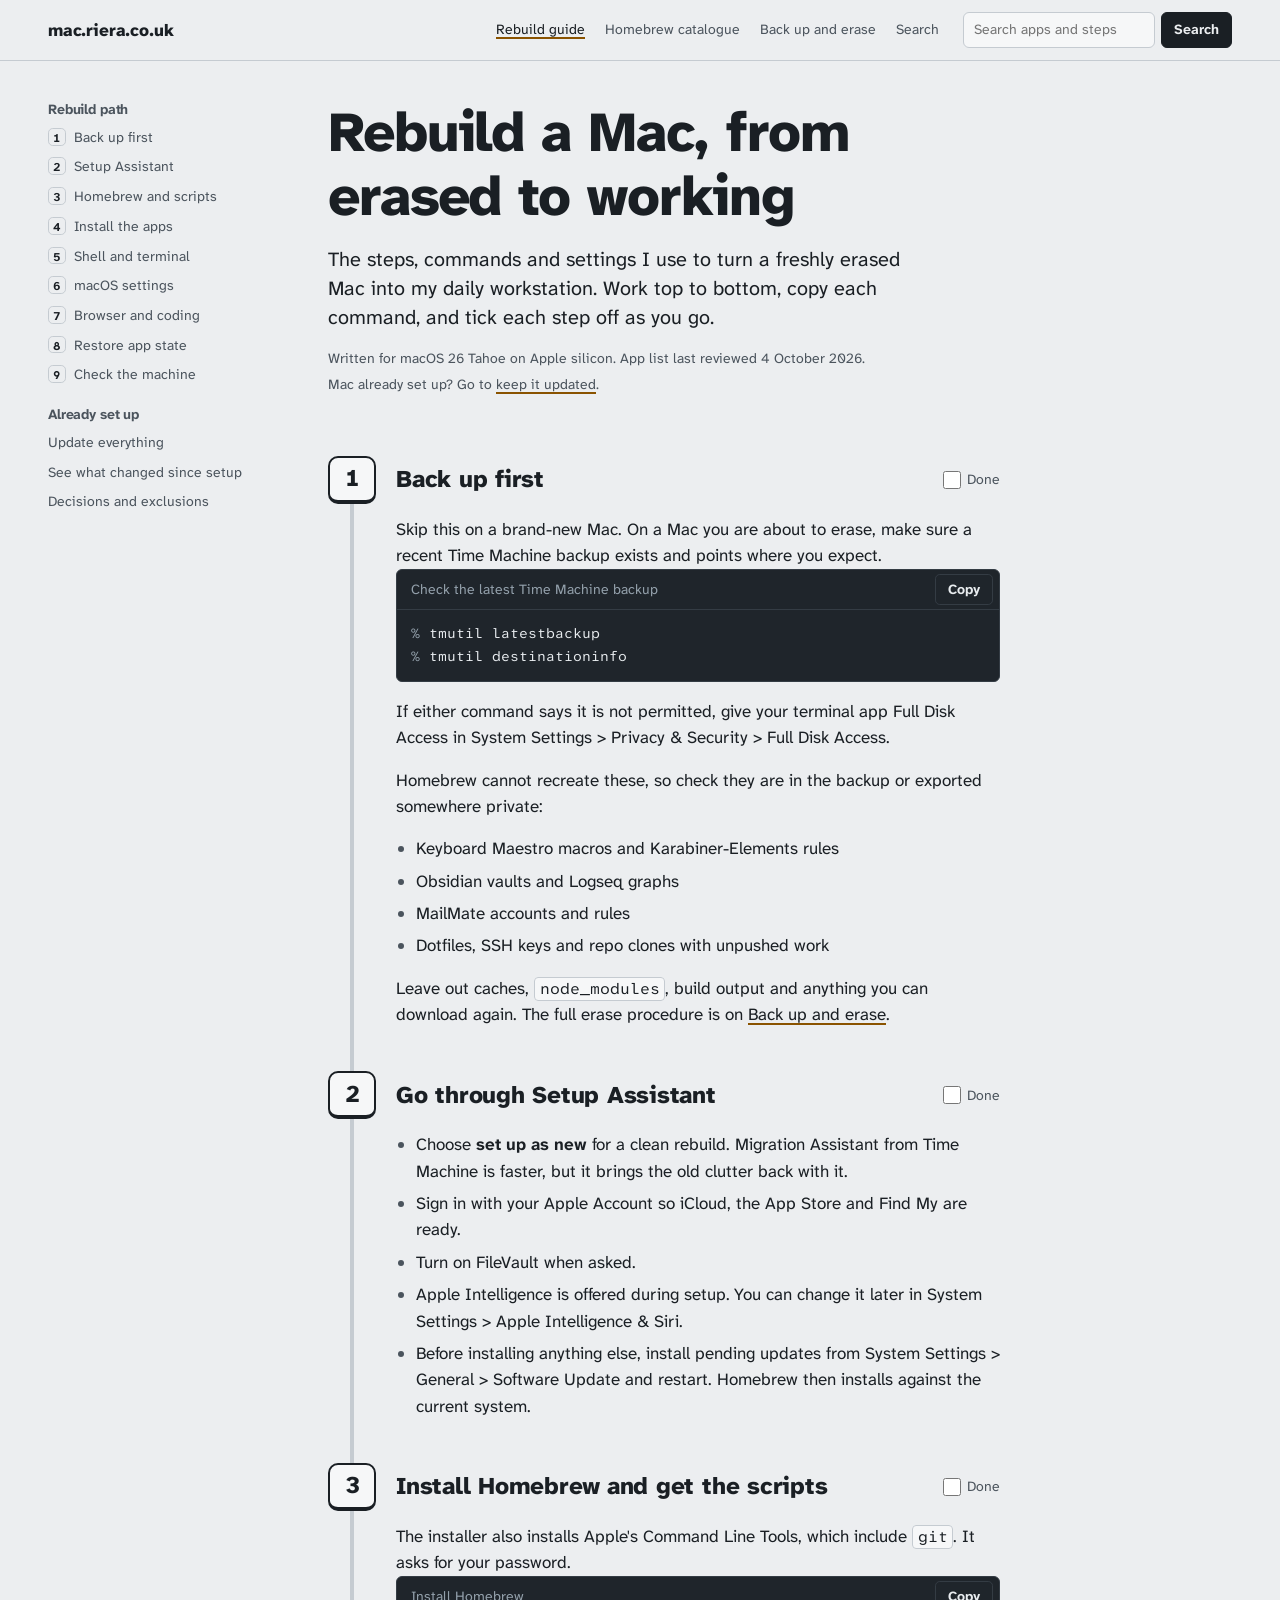
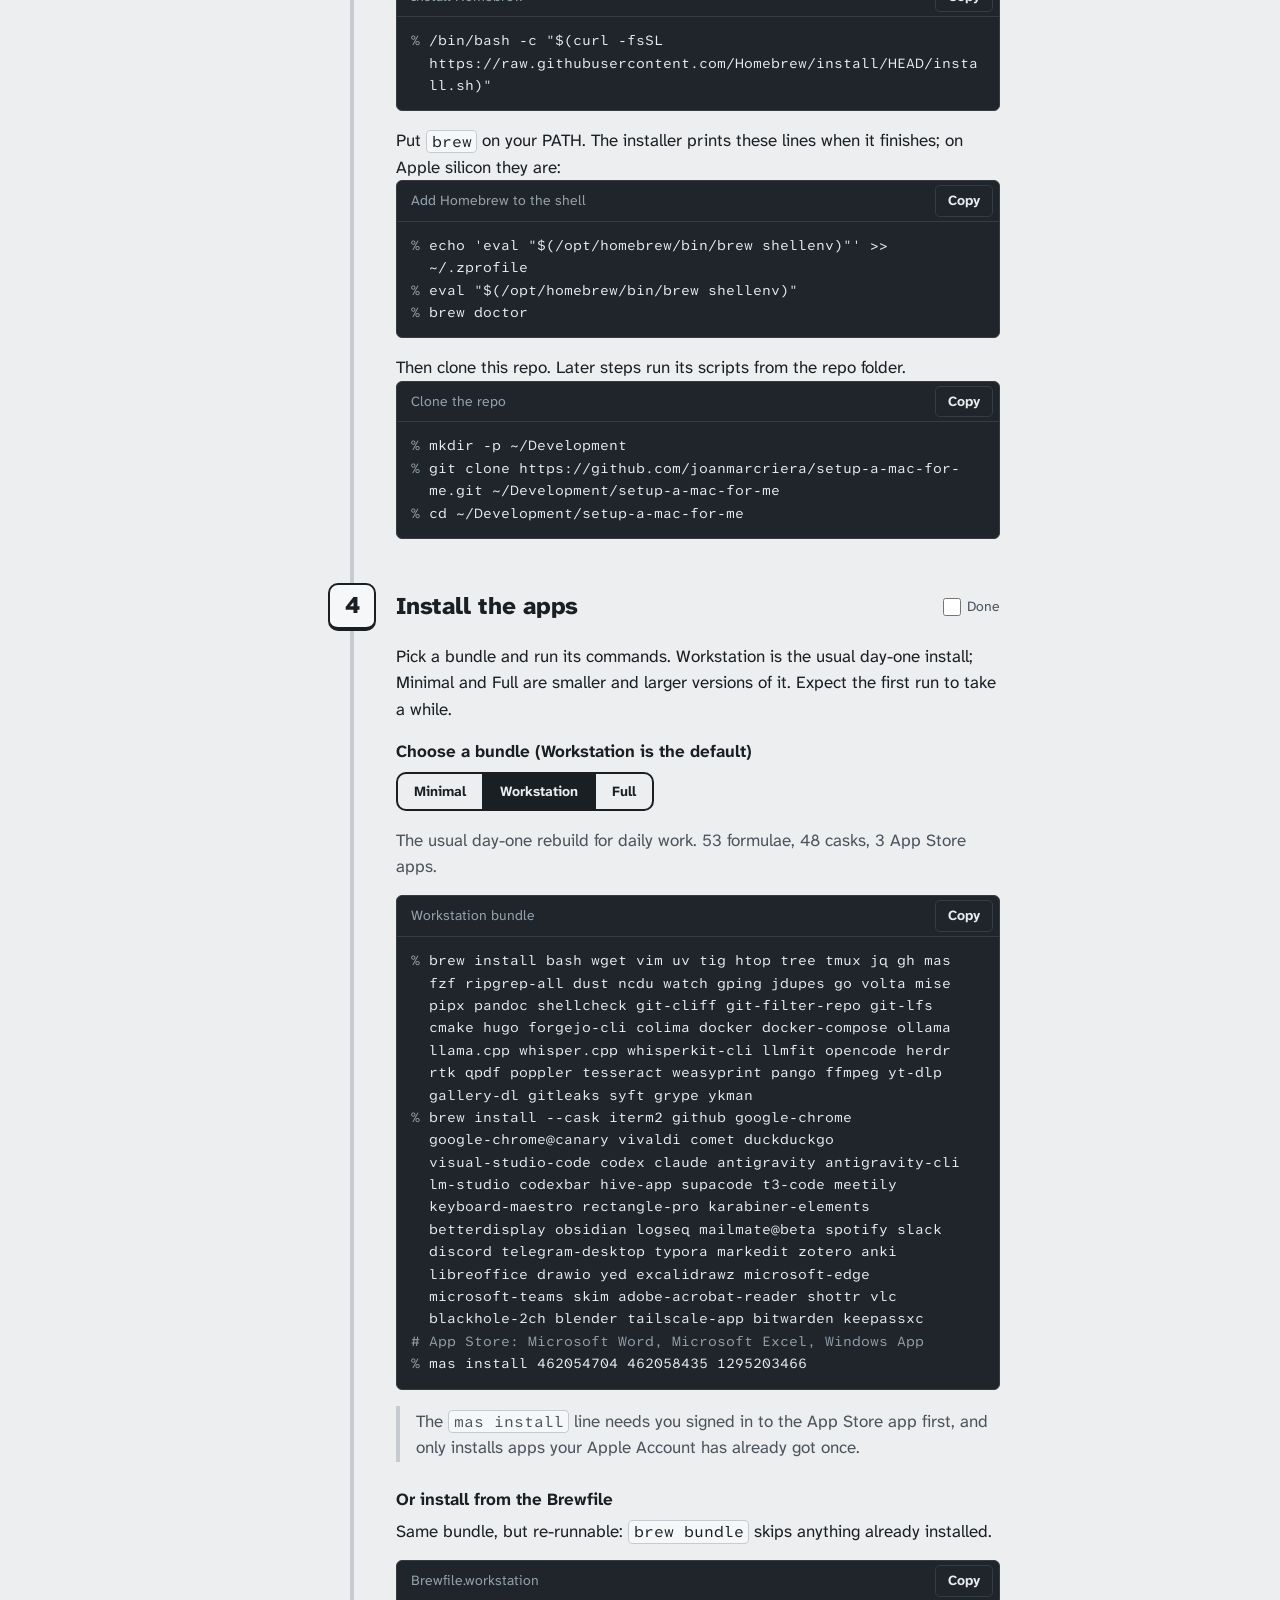
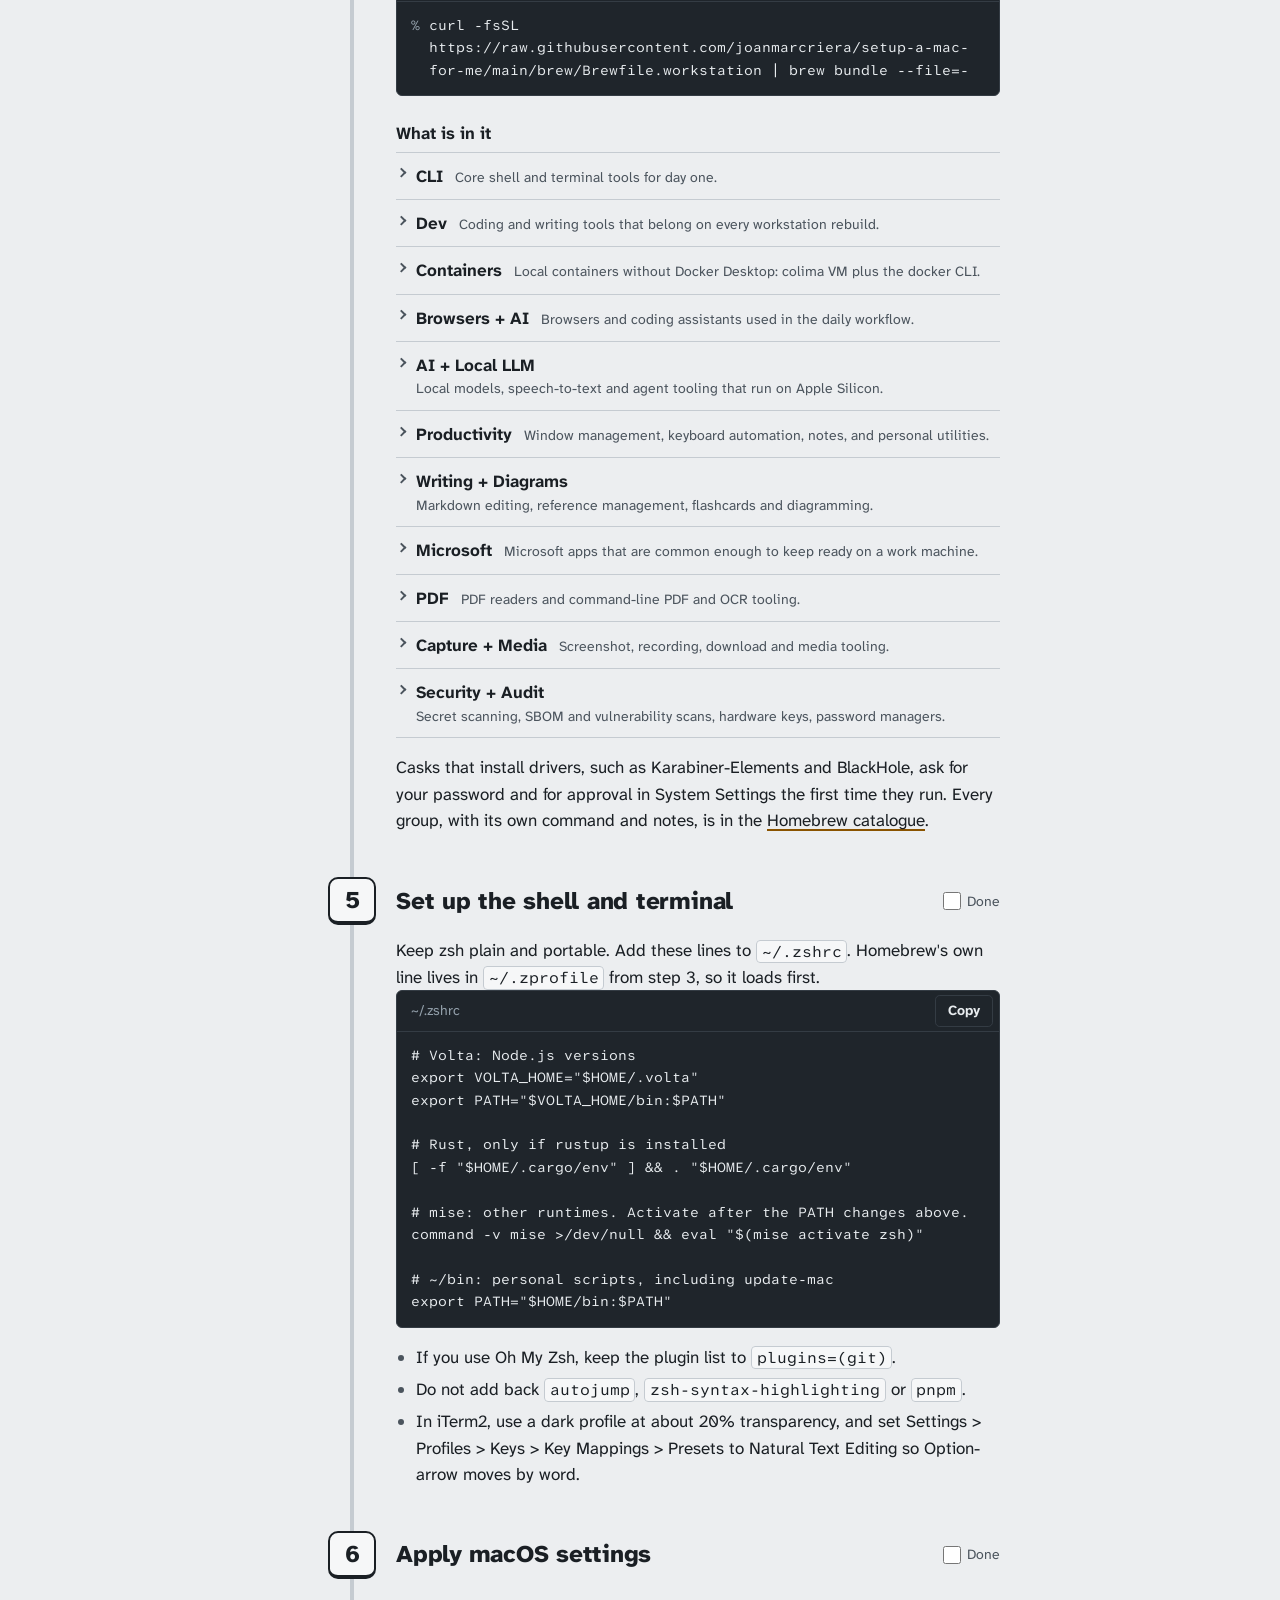
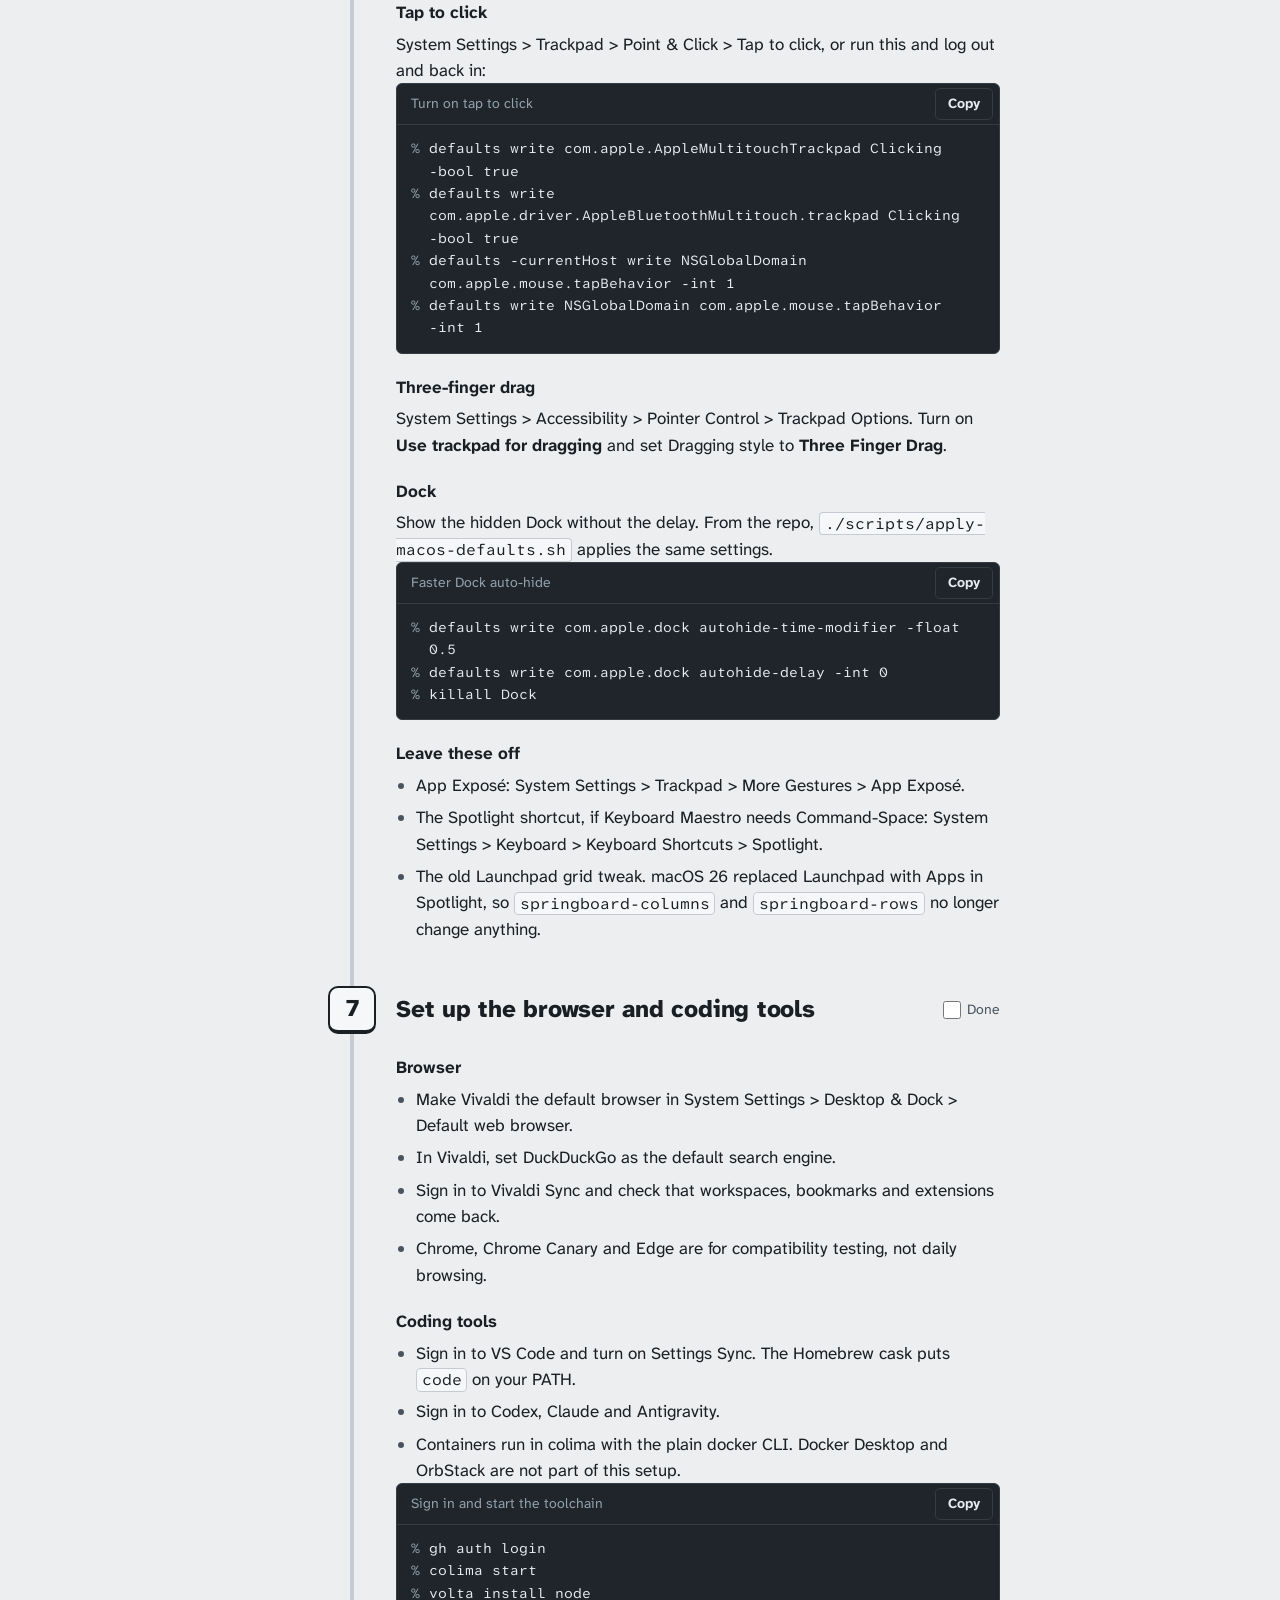
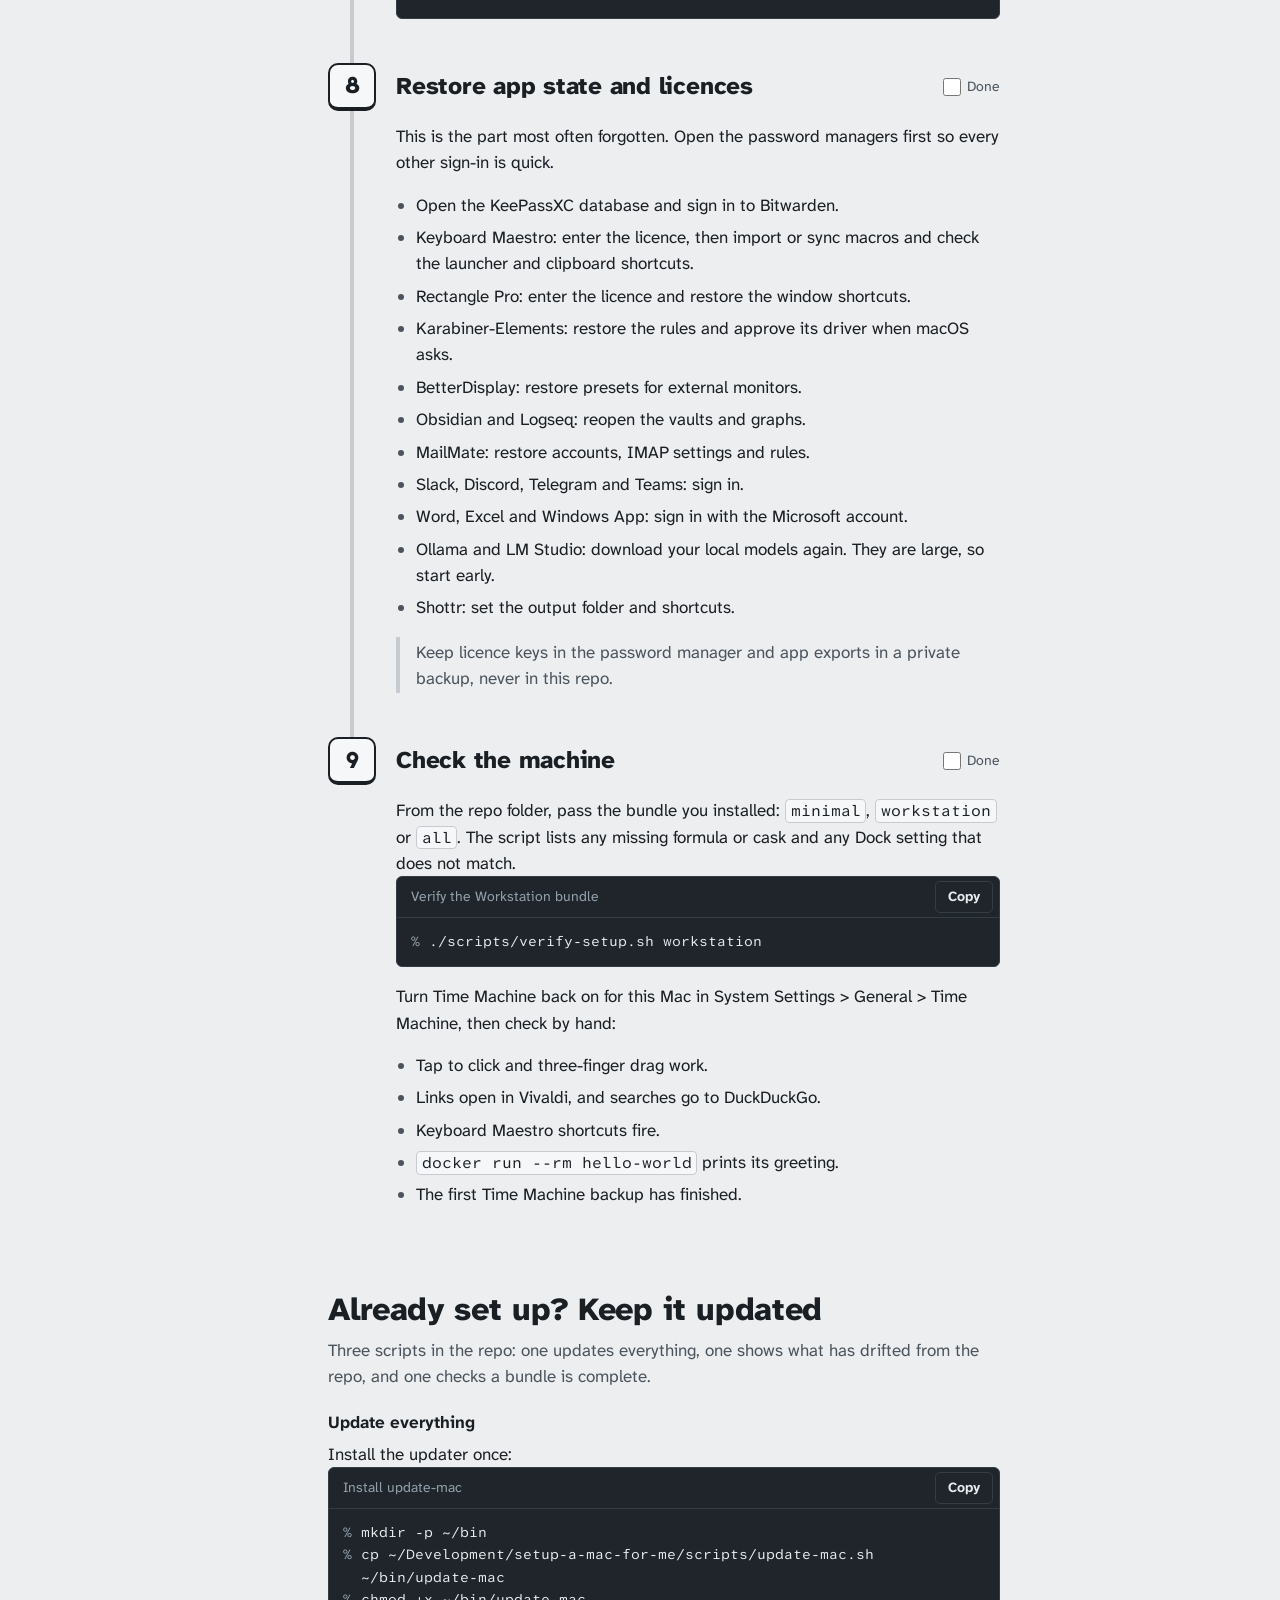
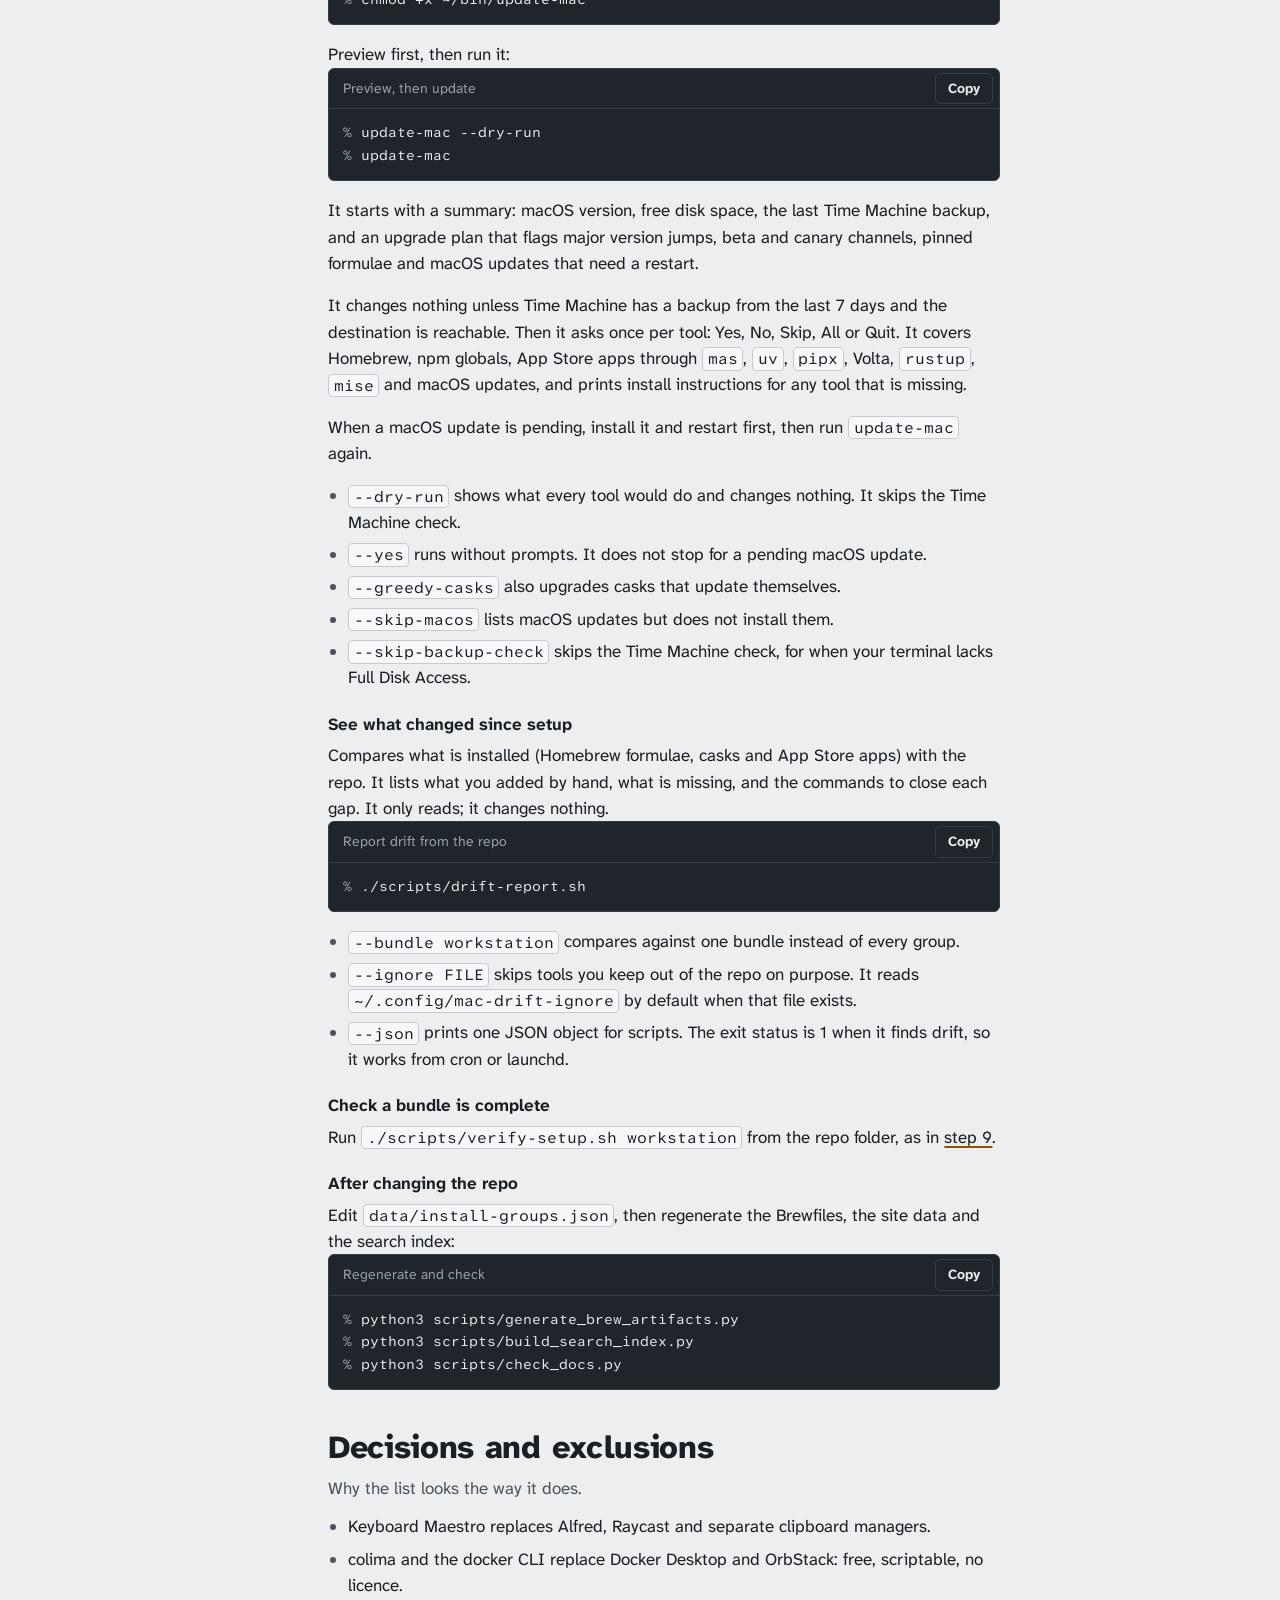
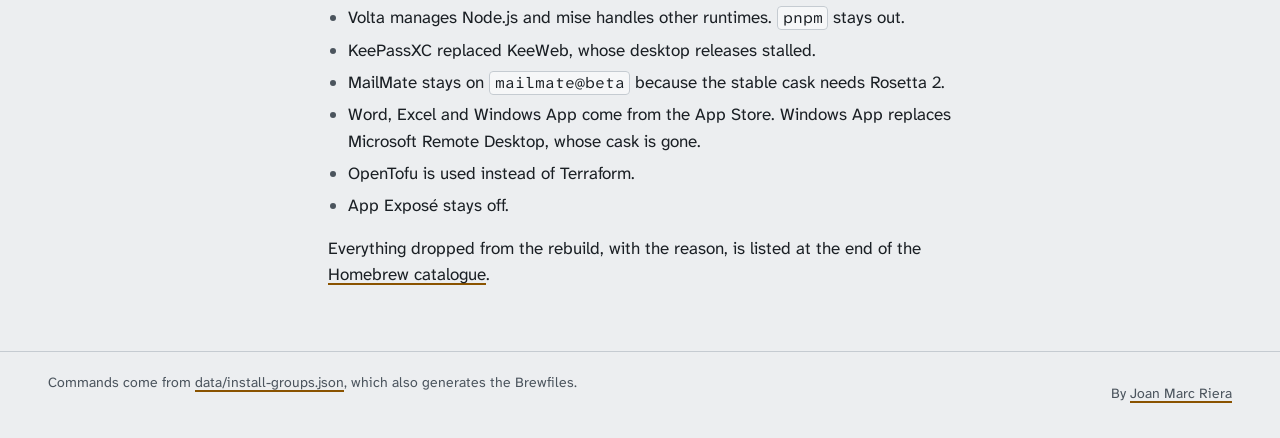
==== commit 8c3b4e41: "feat(data): move tailscale-app into workstation; record retirements Kopia, Little Snitch and PDF Exp" ====
--- a/docs/index.html
+++ b/docs/index.html
@@ -147,10 +147,10 @@
                 <p>Pick a bundle and run its commands. Workstation is the usual day-one install; Minimal and Full are smaller and larger versions of it. Expect the first run to take a while.</p>
                 <div data-install>
                   <!-- fallback:start (server-rendered Workstation bundle for readers without JavaScript) -->
-                  <p class="bundle-summary">Workstation bundle: the usual day-one rebuild for daily work. 53 formulae, 47 casks, 3 App Store apps.</p>
+                  <p class="bundle-summary">Workstation bundle: the usual day-one rebuild for daily work. 53 formulae, 48 casks, 3 App Store apps.</p>
                   <figure class="cmd">
                     <div class="cmd-bar"><figcaption>Workstation bundle</figcaption><button type="button" class="copy">Copy</button></div>
-                    <pre><code><span class="ln">brew install bash wget vim uv tig htop tree tmux jq gh mas fzf ripgrep-all dust ncdu watch gping jdupes go volta mise pipx pandoc shellcheck git-cliff git-filter-repo git-lfs cmake hugo forgejo-cli colima docker docker-compose ollama llama.cpp whisper.cpp whisperkit-cli llmfit opencode herdr rtk qpdf poppler tesseract weasyprint pango ffmpeg yt-dlp gallery-dl gitleaks syft grype ykman</span><span class="ln">brew install --cask iterm2 github google-chrome google-chrome@canary vivaldi comet duckduckgo visual-studio-code codex claude antigravity antigravity-cli lm-studio codexbar hive-app supacode t3-code meetily keyboard-maestro rectangle-pro karabiner-elements betterdisplay obsidian logseq mailmate@beta spotify slack discord telegram-desktop typora markedit zotero anki libreoffice drawio yed excalidrawz microsoft-edge microsoft-teams skim adobe-acrobat-reader shottr vlc blackhole-2ch blender bitwarden keepassxc</span><span class="ln c"># App Store: Microsoft Word, Microsoft Excel, Windows App</span><span class="ln">mas install 462054704 462058435 1295203466</span></code></pre>
+                    <pre><code><span class="ln">brew install bash wget vim uv tig htop tree tmux jq gh mas fzf ripgrep-all dust ncdu watch gping jdupes go volta mise pipx pandoc shellcheck git-cliff git-filter-repo git-lfs cmake hugo forgejo-cli colima docker docker-compose ollama llama.cpp whisper.cpp whisperkit-cli llmfit opencode herdr rtk qpdf poppler tesseract weasyprint pango ffmpeg yt-dlp gallery-dl gitleaks syft grype ykman</span><span class="ln">brew install --cask iterm2 github google-chrome google-chrome@canary vivaldi comet duckduckgo visual-studio-code codex claude antigravity antigravity-cli lm-studio codexbar hive-app supacode t3-code meetily keyboard-maestro rectangle-pro karabiner-elements betterdisplay obsidian logseq mailmate@beta spotify slack discord telegram-desktop typora markedit zotero anki libreoffice drawio yed excalidrawz microsoft-edge microsoft-teams skim adobe-acrobat-reader shottr vlc blackhole-2ch blender tailscale-app bitwarden keepassxc</span><span class="ln c"># App Store: Microsoft Word, Microsoft Excel, Windows App</span><span class="ln">mas install 462054704 462058435 1295203466</span></code></pre>
                   </figure>
                   <p class="muted">Turn on JavaScript to choose the Minimal or Full bundle here, or use the <a href="homebrew.html">Homebrew catalogue</a>.</p>
                   <!-- fallback:end -->
